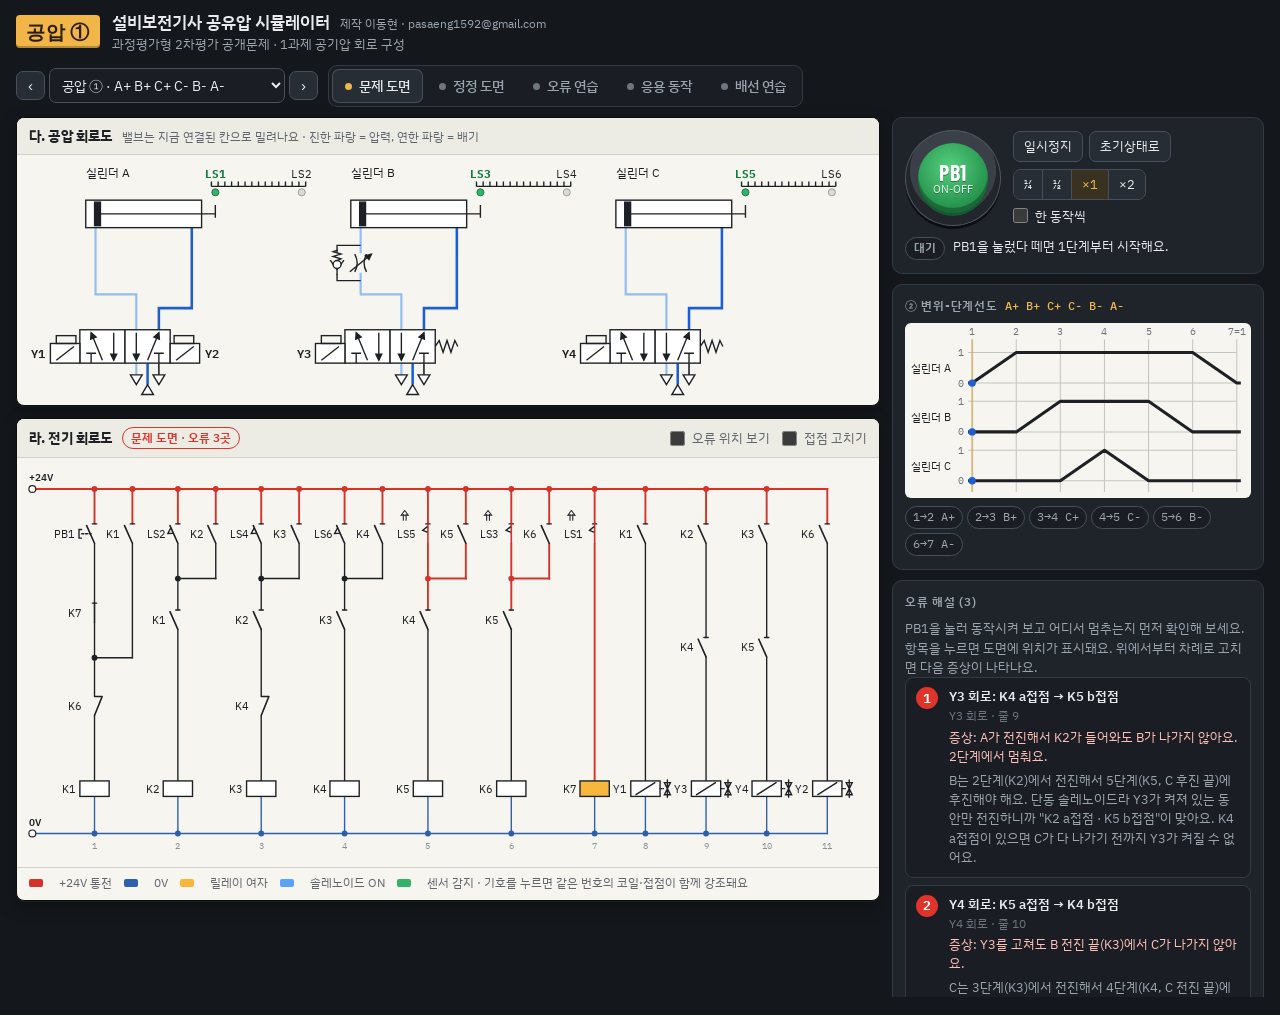
==== index.html @ bbb5c1bf "설비보전기사 공유압 시뮬레이터 올리기 - index.html: 브라우저에서 바로 열리는 시뮬레이터 (공기압 · 유압 12문제, 트레이너 배선 · 공압 관 · 유압 호스 연습, 기본" ====
<!doctype html>
<html lang="ko">
<head>
<meta charset="utf-8">
<meta name="viewport" content="width=device-width,initial-scale=1,viewport-fit=cover">
<meta name="description" content="설비보전기사 과정평가형 공개문제 공기압 · 유압 12문제 배선 · 배관 연습 시뮬레이터">
<style>body{margin:0}[hidden]{display:none!important}img{max-width:100%}</style>
<title>설비보전기사 공유압 시뮬레이터</title>
<meta name="claude:viewport-fit-sides" content="cover">
<link rel="preconnect" href="https://fonts.googleapis.com">
<link rel="preconnect" href="https://fonts.gstatic.com" crossorigin>
<link rel="stylesheet" href="https://fonts.googleapis.com/css2?family=Barlow+Condensed:wght@500;600;700&family=IBM+Plex+Mono:wght@400;500&family=IBM+Plex+Sans+KR:wght@400;500;600;700&display=swap">
<style>/* layout: 작업대 콘솔 — 왼쪽은 시험지처럼 흰 도면(공유압 회로 · 전기 회로), 오른쪽은 조작반 · 변위단계선도 · 해설 · 기록 */
[hidden]{display:none!important}
:root{
  --bg:#14171b; --bg-2:#1a1e24; --panel:#1f242b; --panel-2:#272d35; --line:#333a44; --line-2:#46505c;
  --fg:#e8eaed; --muted:#9ba5b0; --dim:#6c7580;
  --amber:#f2b648; --amber-ink:#2a1d05; --ok:#4fca8c; --bad:#f2695a; --info:#72b9ff;
  --paper:#f6f5f0; --paper-2:#ecebe4; --ink:#1d2125; --ink-2:#5f666e; --rule:#cfd1ca;
  --live:#d6322a; --zero:#2f5fa8; --coil:#f6b73c; --sol:#5aa2f6; --sense:#35b26a;
  --press:#1d5fd0; --exh:#93bdf2; --held:#7c8794; --mark-bad:#e0342b; --mark-ok:#1f9a55; --mark-edit:#7a4fd6; --mark-app:#8b3fd9; --app:#b38cff;
  --font-ui:"IBM Plex Sans KR","Apple SD Gothic Neo","Malgun Gothic","Noto Sans KR",sans-serif;
  --font-mono:"IBM Plex Mono",ui-monospace,SFMono-Regular,Menlo,Consolas,monospace;
  --font-plate:"Barlow Condensed","Arial Narrow","Roboto Condensed",sans-serif;
  color-scheme:dark;
}
html,body{min-height:100%}
body{background:var(--bg);color:var(--fg);font-family:var(--font-ui);font-size:14px;line-height:1.45}
*{box-sizing:border-box}
button,input,select{font:inherit;color:inherit}
:focus-visible{outline:2px solid var(--amber);outline-offset:2px}
.app{display:flex;flex-direction:column;gap:10px;padding-block:10px 18px;
  padding-left:max(16px,env(safe-area-inset-left,0px));padding-right:max(16px,env(safe-area-inset-right,0px))}
.top{display:flex;align-items:center;justify-content:space-between;gap:12px;flex-wrap:wrap}
.brand{display:flex;align-items:center;gap:12px;min-width:0}
.plate{flex:none;white-space:nowrap;font-family:var(--font-plate);font-weight:700;font-size:19px;letter-spacing:.04em;background:var(--amber);color:var(--amber-ink);
  padding:3px 10px;border-radius:4px;box-shadow:inset 0 -2px 0 rgba(0,0,0,.25)}
.brandtxt{min-width:0}
.brand h1{font-size:17px;font-weight:600;margin:0;text-wrap:balance}
.titlerow{display:flex;align-items:baseline;flex-wrap:wrap;column-gap:10px;row-gap:1px}
.credit{font-size:12px;color:var(--muted);white-space:nowrap}
.brand p{margin:0;color:var(--muted);font-size:12.5px}
.topright{display:flex;gap:10px;align-items:center;flex-wrap:wrap}
.probnav{display:flex;gap:4px;align-items:center}
.probnav .btn{padding:6px 11px;font-size:15px;line-height:1}
#probSel{background:var(--bg-2);border:1px solid var(--line-2);border-radius:7px;padding:6px 8px;font-size:13.5px;min-width:10em}
.modes{display:flex;background:var(--bg-2);border:1px solid var(--line);border-radius:9px;padding:3px;gap:3px;flex-wrap:wrap}
.modes button{border:0;background:transparent;padding:7px 13px;border-radius:7px;cursor:pointer;color:var(--muted);font-weight:500;white-space:nowrap}
.modes button[aria-selected="true"]{background:var(--panel-2);color:var(--fg);box-shadow:inset 0 0 0 1px var(--line-2)}
.modes button[aria-selected="true"] .mdot{background:var(--amber)}
.mdot{display:inline-block;width:7px;height:7px;border-radius:50%;background:var(--dim);margin-right:7px;vertical-align:1px}
.main{display:grid;grid-template-columns:minmax(0,1fr) 372px;gap:12px;align-items:start}
.sheets{display:flex;flex-direction:column;gap:12px;min-width:0}
.sheet{background:var(--paper);color:var(--ink);border-radius:8px;border:1px solid #0b0d10;box-shadow:0 1px 0 rgba(255,255,255,.04),0 6px 18px rgba(0,0,0,.25);overflow:hidden;min-width:0}
.sheethead{display:flex;align-items:center;gap:10px;flex-wrap:wrap;padding:8px 12px;border-bottom:1px solid var(--rule);background:var(--paper-2)}
.sheethead b{font-size:14px;font-weight:700;letter-spacing:.01em}
.sheetnote{color:var(--ink-2);font-size:12px}
.sheettools{margin-left:auto;display:flex;gap:12px;flex-wrap:wrap}
.badge{font-size:11.5px;font-weight:600;padding:2px 8px;border-radius:999px;border:1px solid currentColor;color:var(--mark-bad);white-space:nowrap}
.badge.ok{color:var(--mark-ok)} .badge.prac{color:var(--mark-edit)} .badge.ap{color:var(--mark-app)}
.sheetbody{position:relative;overflow-x:auto;overflow-y:hidden;-webkit-overflow-scrolling:touch}
.sheetbody svg{display:block;margin:0 auto}
svg.ladder{user-select:none;-webkit-user-select:none;touch-action:pan-x pan-y}
.legend{margin:0;padding:7px 12px 9px;border-top:1px solid var(--rule);font-size:11.5px;color:var(--ink-2);display:flex;flex-wrap:wrap;gap:4px 12px;align-items:center}
.lg{display:inline-block;width:14px;height:8px;border-radius:2px;margin-right:4px;vertical-align:0}
.lg.live{background:var(--live)} .lg.zero{background:var(--zero)} .lg.coil{background:var(--coil)} .lg.sol{background:var(--sol)} .lg.sen{background:var(--sense)}
.side{display:flex;flex-direction:column;gap:10px;min-width:0;position:sticky;top:10px;max-height:calc(100vh - 20px);overflow:auto;padding-bottom:4px;scrollbar-width:thin}
.card{background:var(--panel);border:1px solid var(--line);border-radius:10px;padding:12px 12px 13px}
.card h2{margin:0 0 9px;font-size:12px;font-weight:600;color:var(--muted);letter-spacing:.06em;display:flex;align-items:baseline;gap:8px;flex-wrap:wrap}
.card h2 small{font-family:var(--font-mono);font-weight:500;letter-spacing:0;color:var(--amber);font-size:11.5px}
.row{display:flex;gap:6px;flex-wrap:wrap;align-items:center}
.row + .row{margin-top:7px}
.btn{background:var(--panel-2);border:1px solid var(--line-2);border-radius:7px;padding:6px 10px;cursor:pointer;font-size:13px;line-height:1.3}
.btn:hover{border-color:#5d6875}
.btn.sm{padding:4px 9px;font-size:12.5px}
.btn.primary{background:var(--amber);color:var(--amber-ink);border-color:var(--amber);font-weight:600}
.btn.on{border-color:var(--amber);box-shadow:inset 0 0 0 1px var(--amber)}
.btn:disabled{opacity:.45;cursor:not-allowed}
.seg{display:flex;border:1px solid var(--line-2);border-radius:8px;overflow:hidden}
.seg button{flex:1;border:0;background:var(--panel-2);padding:5px 10px;cursor:pointer;font-size:12.5px;border-right:1px solid var(--line-2);font-family:var(--font-mono)}
.seg button:last-child{border-right:0}
.seg button.on{background:#3a3220;color:var(--amber)}
.check{display:inline-flex;align-items:center;gap:7px;font-size:13px;cursor:pointer}
.check.sm{font-size:12.5px}
.check input{accent-color:var(--amber);width:15px;height:15px;margin:0}
.sheethead .check{color:var(--ink-2)}
.sheethead .check input{accent-color:#c0392b}
.ctlrow{display:grid;grid-template-columns:96px 1fr;gap:12px;align-items:center}
.pb{position:relative;width:96px;height:96px;border-radius:50%;border:0;background:radial-gradient(circle at 50% 42%,#3b4048 0 58%,#22262c 59% 100%);cursor:pointer;
  display:flex;flex-direction:column;align-items:center;justify-content:center;gap:0;color:#fff;touch-action:none;user-select:none;-webkit-user-select:none;box-shadow:inset 0 0 0 1px #4d5560,0 3px 0 #0b0d10}
.pbcap{position:absolute;inset:13px;border-radius:50%;background:radial-gradient(circle at 45% 35%,#55d07f,#24914c 70%);box-shadow:inset 0 -5px 0 rgba(0,0,0,.28),0 3px 0 #145a30;transition:transform .06s,box-shadow .06s}
.pb b,.pb small{position:relative;line-height:1.1;text-shadow:0 1px 0 rgba(0,0,0,.35)}
.pb b{font-family:var(--font-plate);font-size:22px;letter-spacing:.04em}
.pb small{font-size:10.5px;opacity:.9}
.pb.down .pbcap{transform:translateY(3px);box-shadow:inset 0 3px 6px rgba(0,0,0,.4),0 0 0 #145a30;filter:brightness(1.12)}
.ctlbtns{min-width:0}
.status{display:flex;align-items:flex-start;gap:8px;margin-top:11px;font-size:13px;line-height:1.45}
.pbx{display:flex;flex-wrap:wrap;align-items:center;gap:8px 10px;margin-top:11px;padding-top:11px;border-top:1px dashed var(--line-2)}
.pbx[hidden]{display:none}
.pbs{position:relative;display:flex;flex-direction:column;align-items:center;justify-content:center;width:72px;height:56px;border-radius:12px;border:0;cursor:pointer;color:#fff;
  background:#30363e;box-shadow:inset 0 0 0 1px #4d5560,0 3px 0 #0b0d10;touch-action:none;user-select:none;-webkit-user-select:none;overflow:hidden}
.pbs-cap{position:absolute;inset:6px;border-radius:9px;background:linear-gradient(#f2c552,#c98f12);box-shadow:inset 0 -4px 0 rgba(0,0,0,.25);transition:transform .06s}
.pbs-r .pbs-cap{background:linear-gradient(#e8edf2,#9aa6b2)}
.pbs b,.pbs small{position:relative;line-height:1.05;color:#2a1d05}
.pbs b{font-family:var(--font-plate);font-size:18px;letter-spacing:.04em}
.pbs small{font-size:10px;font-weight:600}
.pbs-r b,.pbs-r small{color:#1d2125}
.pbs.down .pbs-cap{transform:translateY(2px);filter:brightness(1.1);box-shadow:inset 0 2px 5px rgba(0,0,0,.35)}
.tcbox{display:flex;flex-direction:column;gap:5px;min-width:150px;flex:1}
.tc{display:flex;align-items:center;gap:7px;font-size:12px;color:var(--muted)}
.tc[hidden]{display:none}
.tc b{font-family:var(--font-mono);font-weight:500;color:var(--fg);font-size:12px;min-width:52px}
.tcl{min-width:62px}
.dots{display:flex;gap:4px}
.dots i{width:11px;height:11px;border-radius:50%;background:#39404a;box-shadow:inset 0 1px 1px rgba(0,0,0,.5)}
.dots i.on{background:var(--app);box-shadow:0 0 6px var(--app)}
.tc.done b{color:var(--app)}
.tbar{flex:1;max-width:120px;height:8px;border-radius:4px;background:#39404a;overflow:hidden}
.tbar i{display:block;height:100%;width:0;background:var(--amber)}
.tc.run b{color:var(--amber)} .tc.done .tbar i{background:var(--ok)}
.pill{flex:none;display:inline-flex;align-items:center;gap:6px;font-size:11.5px;font-weight:600;padding:2px 8px;border-radius:999px;border:1px solid var(--line-2);background:var(--bg-2);color:var(--muted);white-space:nowrap}
.pill.run{color:var(--info);border-color:#2d5574} .pill.ok{color:var(--ok);border-color:#2c6b4c} .pill.bad{color:#ff8a7c;border-color:#7a3a34} .pill.warn{color:var(--amber);border-color:#7a5a2a}
.stepsvg{display:block;width:100%;height:auto;background:var(--paper);border-radius:6px}
.chips{display:flex;flex-wrap:wrap;gap:4px;margin-top:8px}
.chip{font-family:var(--font-mono);font-size:11.5px;padding:2px 7px;border-radius:999px;border:1px solid var(--line-2);background:var(--bg-2);color:var(--muted);white-space:nowrap}
.chip.cur{color:var(--amber);border-color:#8a6a24;background:#2e2717}
.chip.done{color:var(--ok);border-color:#2c6b4c}
.chip.bad{color:#ff8a7c;border-color:#7a3a34;background:#2d1916}
.diag{margin-top:10px;background:var(--bg-2);border:1px solid #6b3a33;border-left:3px solid var(--bad);border-radius:0;padding:8px 10px;font-size:12.5px;line-height:1.55}
.diag.warn{border-color:#6b5520;border-left-color:var(--amber)}
.diag b{font-weight:600}
.diag ul{margin:4px 0 0;padding-left:16px}
.diag li{margin:2px 0}
.diag .el{font-family:var(--font-mono);font-size:12px;color:var(--amber);background:transparent;border:1px solid #6b5520;border-radius:5px;padding:0 5px;cursor:pointer}
.diag .el:hover{background:#3a3220}
.diag p{margin:6px 0 0;color:var(--muted)}
.errlist{display:flex;flex-direction:column;gap:7px}
.err{display:grid;grid-template-columns:24px 1fr;gap:3px 9px;background:var(--bg-2);border:1px solid var(--line);border-radius:8px;padding:9px 10px;cursor:pointer;text-align:left;width:100%}
.err:hover,.err.on{border-color:#7a3a34}
.err .num{grid-row:span 3;width:22px;height:22px;border-radius:50%;background:var(--mark-bad);color:#fff;font-weight:700;font-size:12.5px;display:grid;place-items:center;font-family:var(--font-mono)}
.err.fixv .num{background:var(--mark-ok)}
.err.fixv:hover,.err.fixv.on{border-color:#2c6b4c}
.err b{font-size:13px;font-weight:600;line-height:1.4}
.err .at{font-size:11.5px;color:var(--dim)}
.err .sym{font-size:12.5px;color:#ffc0b6;line-height:1.5}
.err.fixv .sym{color:#c3d2c9}
.err.apv .num{background:var(--mark-app)}
.err.apv:hover,.err.apv.on{border-color:#6a4aa0}
.err.apv .at{color:#b9a6d9}
.err .hl1{display:block;padding-left:11px;text-indent:-11px;margin-top:3px}
.err .hl1::before{content:"· ";color:var(--app)}
.appchk{margin-top:10px;display:flex;flex-direction:column;gap:6px}
.appchk .btn{align-self:flex-start}
.appchk .note{margin:0}
.chkres .okmsg,.chkres .badmsg{padding:7px 9px;font-size:12.5px}
.chk{list-style:none;margin:6px 0 0;padding:0;font-size:12.5px;line-height:1.5}
.chk li{padding:2px 0} .chk li.ok{color:#a6efc6} .chk li.bad{color:#ffb4a8}
.err .why{grid-column:2;font-size:12.5px;color:var(--muted);line-height:1.55;margin-top:2px}
.note{color:var(--muted);font-size:12.5px;margin:8px 0 0;line-height:1.55}
.readnote{margin:0 0 9px;padding:8px 10px;background:var(--bg-2);border:1px solid #2d5574;border-left:3px solid var(--info);font-size:12.5px;line-height:1.55;color:#c8d6e4}
.readnote b{display:block;font-size:11.5px;font-weight:600;color:#9ccbff;letter-spacing:.04em;margin-bottom:3px}
.readnote ul{margin:0;padding-left:16px}
.readnote li + li{margin-top:4px}
.popnote{margin:0 0 9px;color:var(--fg);line-height:1.55}
.okmsg{margin:0;padding:10px;border:1px solid #2c6b4c;border-radius:8px;background:#122a1f;color:#a6efc6;font-size:13px;line-height:1.55}
.badmsg{margin:0;padding:10px;border:1px solid #7a3a34;border-radius:8px;background:#2a1513;color:#ffc0b6;font-size:13px;line-height:1.55}
.applist{margin:10px 0 0;padding:9px 10px;border:1px dashed var(--line-2);border-radius:8px;font-size:12px;color:var(--muted);line-height:1.6}
.applist b{color:var(--fg);font-weight:600}
.applist ul{margin:3px 0 0;padding-left:16px}
.leds{display:grid;grid-template-columns:repeat(auto-fill,minmax(64px,1fr));gap:5px}
.led{display:flex;align-items:center;gap:6px;background:var(--bg-2);border:1px solid var(--line);border-radius:6px;padding:4px 6px;font-size:11.5px;font-family:var(--font-mono);min-width:0;cursor:default}
.led i{flex:none;width:9px;height:9px;border-radius:50%;background:#39404a;box-shadow:inset 0 1px 1px rgba(0,0,0,.5)}
.led.on i{background:var(--coil);box-shadow:0 0 7px var(--coil)}
.led.y.on i{background:var(--sol);box-shadow:0 0 7px var(--sol)}
.led.s.on i{background:var(--sense);box-shadow:0 0 7px var(--sense)}
.led.osc i{animation:blink .25s steps(2) infinite}
.led span{overflow:hidden;text-overflow:ellipsis;white-space:nowrap}
.ledgroup{grid-column:1/-1;font-size:11px;color:var(--dim);margin-top:3px}
.led.wide{grid-column:span 2}
.led.tm.on i,.led.ct.on i{background:var(--app);box-shadow:0 0 7px var(--app)}
.log{max-height:230px;overflow:auto;background:var(--bg-2);border:1px solid var(--line);border-radius:6px;padding:6px 8px;font-family:var(--font-mono);font-size:11.5px;line-height:1.6}
.log div{white-space:nowrap}
.log .t{color:var(--dim);margin-right:7px;font-variant-numeric:tabular-nums}
.log .relay{color:#f5cf84} .log .sol{color:#9cc8ff} .log .sen{color:#9fe0b5} .log .act{color:#e8eaed} .log .warn{color:#ff9d90} .log .ok{color:#a6efc6} .log .pb{color:#c9b2ff}
.log .tmr{color:#ffd27a} .log .cnt{color:#d7b8ff}
.log .empty{color:var(--dim);white-space:normal;font-family:var(--font-ui)}
.pop{position:absolute;z-index:20;background:var(--panel);color:var(--fg);border:1px solid var(--line-2);border-radius:9px;padding:10px;box-shadow:0 10px 26px rgba(0,0,0,.4);width:220px;font-size:12.5px}
.pop h3{margin:0 0 7px;font-size:12.5px;font-weight:600;color:var(--muted)}
.pop .row + .row{margin-top:8px}
.pop select{background:var(--bg-2);border:1px solid var(--line-2);border-radius:6px;padding:4px 6px;font-family:var(--font-mono)}
.pracbox{display:flex;flex-direction:column;gap:8px}
.fab{display:none}
@keyframes blink{50%{opacity:.25}}
@keyframes flash{0%,100%{opacity:0}40%{opacity:1}}
/* ---- SVG (흰 도면) ---- */
svg text{font-family:var(--font-ui);fill:var(--ink)}
.w{stroke:var(--ink);stroke-width:1.6;fill:none;stroke-linecap:square}
.w.on{stroke:var(--live);stroke-width:2.2}
.w.zero{stroke:var(--zero)}
.dot{fill:var(--ink)} .dot.on{fill:var(--live)} .dot.zero{fill:var(--zero)}
.el .sym{stroke:var(--ink);stroke-width:1.6;fill:none;stroke-linecap:round}
.el .blade{transition:transform .09s linear}
.el .blade line{stroke:var(--ink);stroke-width:1.9;stroke-linecap:round}
.el.on .blade line{stroke:var(--live)}
.el .hl{fill:var(--amber);opacity:0;transition:opacity .12s}
.el.xref .hl{opacity:.32}
.el.flash .hl{opacity:.6;fill:#ff8a3c}
.el text.lab{font-size:12.5px}
.el .box{fill:#fff;stroke:var(--ink);stroke-width:1.6}
.el.coil.on .box{fill:var(--coil)}
.el.sol.on .box{fill:var(--sol)}
.el .tfill{fill:#f7d27a;stroke:none}
.el.tmr.done .box{fill:#e9dcff}
.el.tmr.on .box{fill:#fff7e0}
.el.tmr.on.done .box{fill:#e9dcff}
.el .cnum{font-size:10.5px;font-weight:700;font-family:var(--font-mono);fill:var(--ink)}
.el.cnt.done .box,.el.crst.on .box{fill:#e9dcff}
.el.cnt.on:not(.done) .box{fill:var(--coil)}
.el .tmk{stroke-width:1.2}
.appx .fsym{stroke:var(--mark-app)} .appx .fsym.k{fill:var(--mark-app)} .appx .dot{fill:var(--mark-app)}
.fbg{fill:var(--paper);stroke:none}
.xlab{font-size:11px;font-weight:600;fill:var(--mark-app);paint-order:stroke;stroke:var(--paper);stroke-width:3px;stroke-linejoin:round}
.vnote{fill:none;stroke:var(--mark-app);stroke-width:1.6;stroke-dasharray:5 3}
.appx.focus{animation:blink .5s steps(2) 6}
.tdl{font-size:10px;font-weight:700;fill:var(--mark-app);paint-order:stroke;stroke:#fff;stroke-width:3px;stroke-linejoin:round}
.el.sen.det .box{fill:#d9f3e2}
.el.sen .sw{transition:transform .08s}
.el .arrow{stroke:var(--ink);stroke-width:1.2;fill:none}
.el.pbtn{cursor:pointer}
.el.edit{cursor:pointer}
.el.edit .hl{opacity:.09;fill:var(--mark-edit)}
.el.edit:hover .hl{opacity:.3}
.el.edited .box,.el.edited .hl{}
.ghost{opacity:.35}
.ghost .x{stroke:var(--mark-bad);stroke-width:2}
.mark rect{fill:none;stroke-width:2;rx:7}
.mark.bad rect{stroke:var(--mark-bad);stroke-dasharray:5 3}
.mark.ok rect{stroke:var(--mark-ok)}
.mark.ed rect{stroke:var(--mark-edit);stroke-dasharray:3 2}
.mark.ap rect{stroke:var(--mark-app);stroke-width:2}
.el.appel .lab{fill:var(--mark-app);font-weight:600}
.el.appel:not(.on) .blade line,.el.appel .sym:not(.tmk){stroke:var(--mark-app)}
.el.appel .box{stroke:var(--mark-app)}
.w.addw:not(.on):not(.zero){stroke:var(--mark-app)}
.mark.ap circle{fill:var(--mark-app)}
.mark circle{stroke:none}
.mark.bad circle{fill:var(--mark-bad)} .mark.ok circle{fill:var(--mark-ok)} .mark.ed circle{fill:var(--mark-edit)}
.mark text{fill:#fff;font-size:10.5px;font-weight:700;font-family:var(--font-mono)}
.mark.pulse rect{animation:blink .5s steps(2) 6}
.mark .tag{fill:var(--mark-bad);font-size:10.5px;font-weight:600;font-family:var(--font-ui)}
.mark.ok .tag{fill:var(--mark-ok)}
.addghost .sym,.addghost .box{stroke:var(--mark-bad) !important;stroke-dasharray:3 2}
.colno{font-size:10px;fill:#8b9198;font-family:var(--font-mono)}
.rail-lbl{font-size:12px;font-weight:600}
/* 공유압 회로 */
.fl{stroke:var(--ink);stroke-width:1.6;fill:none}
.fl.p{stroke:var(--press);stroke-width:2.6}
.fl.r{stroke:var(--exh);stroke-width:2.2}
.fl.h{stroke:var(--held);stroke-width:2}
.fsym{stroke:var(--ink);stroke-width:1.4;fill:#fff}
.fsym.n{fill:none}
.fsym.k{fill:var(--ink)}
.vbody{transition:transform .14s ease-out}
.solx.on{fill:var(--sol)}
.cylrod{transition:none}
.slab{font-size:11.5px;font-family:var(--font-mono)}
.slab.on{fill:#0d7a3c;font-weight:700}
.slamp{fill:#d8dbd6;stroke:#9aa09a;stroke-width:1}
.slamp.on{fill:var(--sense);stroke:#1f7a45}
.alab{font-size:12.5px}
.vlab{font-size:12px;font-family:var(--font-mono);font-weight:600}
.dirtag{font-size:11px;font-weight:600;fill:var(--press)}
.warnv{fill:var(--mark-bad);font-size:11px;font-weight:700}
/* 변위단계선도 */
.sg{stroke:#c3c6bf;stroke-width:1}
.st{stroke:#1d2125;stroke-width:3;fill:none;stroke-linejoin:round}
.sl{font-size:11px}
.sn{font-size:10px;fill:#6a7178;font-family:var(--font-mono)}
.band{fill:var(--amber);opacity:.18}
.cursor{stroke:#d48a00;stroke-width:2}
.tr{stroke:var(--press);stroke-width:2;fill:none;opacity:.85}
.tr.dev{stroke:var(--mark-bad)}
.trdot{fill:var(--press)} .trdot.dev{fill:var(--mark-bad)}
@media (prefers-reduced-motion:reduce){.el .blade,.vbody,.pbcap{transition:none}.mark.pulse rect,.led.osc i{animation:none}}
@media (max-width:1000px){
  .wiremode #errCard{order:1} .wiremode #stepCard{order:3}
  .main{display:flex;flex-direction:column;align-items:stretch;min-width:0}
  .side{display:contents}
  .sheets,.card{min-width:0;width:100%}
  .card.ctl{order:0} .sheets{order:2} #stepCard{order:1} #errCard{order:3} #ledCard{order:4} #logCard{order:5}
  .fab{display:grid;place-items:center;position:fixed;right:max(16px,env(safe-area-inset-right,0px));bottom:calc(16px + env(safe-area-inset-bottom,0px));
    width:64px;height:64px;border-radius:50%;border:3px solid #0b0d10;background:radial-gradient(circle at 45% 35%,#55d07f,#24914c 70%);color:#fff;
    font-family:var(--font-plate);font-weight:700;font-size:18px;box-shadow:0 6px 16px rgba(0,0,0,.45);z-index:30;touch-action:none;user-select:none;-webkit-user-select:none}
  .fab.down{filter:brightness(1.15);transform:translateY(2px)}
}
@media (max-width:640px){
  .sheetnote{display:none}
  .ctlrow{grid-template-columns:80px 1fr}
  .pb{width:80px;height:80px}
  .pbcap{inset:11px}
}

/* ---------- 배선 연습 ---------- */
.wiresvg{display:block;user-select:none;-webkit-user-select:none}
.wboard{fill:#dcdfda}
.wsec{font-size:12px;font-weight:600;fill:#474d55}
.wplate{fill:#fbfbf8;stroke:#8f959b;stroke-width:1}
.wmod.k-ls .wplate,.wmod.k-sen .wplate{fill:#f6f6f2}
.wmod.k-valve .wplate{fill:#eceeeb}
.wtitle{font-size:11.5px;font-weight:700;fill:#22262a}
.wtitle.l{font-size:12.5px}
.wsub{font-size:9.5px;font-weight:600;fill:#3b4047}
.wcap{font-size:8.6px;fill:#59606a}
.wsmall{font-size:9px;fill:#30353a} .wsmall.b{font-weight:700}
.wdeco{font-size:15px;font-weight:700;fill:#2a2e33}
.wdark{fill:#16181b;stroke:#000}
.wlcd{font-size:10px;fill:#7ee0a0;font-family:var(--font-mono)}
.wsw{fill:#c8372d;stroke:#7a1c16}
.wframe{fill:none;stroke:#9aa0a6;stroke-width:1}
.wrule{stroke:#9aa0a6;stroke-width:1}
.wbus{stroke-width:2} .wbus.p{stroke:#dc8279} .wbus.n{stroke:#86a0e2}
.wbusl{font-size:11px;font-weight:700} .wbusl.p{fill:#c8372d} .wbusl.n{fill:#2a56c6}
.wlink{stroke:#7a8087;stroke-width:1;stroke-dasharray:3 3}
.wsym{stroke:#30353a;stroke-width:1.2;fill:none;stroke-linecap:round}
.wsymbox{fill:#fff;stroke:#30353a;stroke-width:1.1}
.wblade{stroke:#1c1e21;stroke-width:1.9;stroke-linecap:round}
.wled{fill:#5d1d18;stroke:#2a0c09;stroke-width:.8} .wled.on{fill:#ff3b2b;filter:drop-shadow(0 0 3px #ff4b3b)}
.wled.o{fill:#4a3412} .wled.o.on{fill:#ffb12b;filter:drop-shadow(0 0 3px #ffb12b)}
.wlamp{fill:#ecebe6;stroke:#30353a;stroke-width:1} .wlamp.on{fill:#ffd24a;filter:drop-shadow(0 0 3px #ffd24a)}
.wpb{cursor:pointer;touch-action:none}
.wpbrim{fill:#3a3d42;stroke:#16181b} .wpbcap{stroke:rgba(0,0,0,.35);stroke-width:1;transition:transform .06s}
.wpb.c-g .wpbcap{fill:#2aa65a} .wpb.c-u .wpbcap{fill:#2f6fe0} .wpb.c-r .wpbcap{fill:#d6392d}
.wpb.down .wpbcap{transform:scale(.86);filter:brightness(1.3)}
.w7{font-family:var(--font-mono);font-size:17px;font-weight:600} .w7.r{fill:#ff4b3b} .w7.g{fill:#4cd98a}
.wadj{cursor:pointer;touch-action:none} .wadj circle{fill:#c9a24a;stroke:#7d6324} .wadj text{font-size:8px;fill:#2a1d05}
.wcoil{fill:#1d1f23;stroke:#000} .wcoilt{font-size:11px;font-weight:700;fill:#e8eaed}
.wtag rect{fill:#f2b648;stroke:#a77b1d} .wtag text{font-size:10px;font-weight:700;fill:#2a1d05;font-family:var(--font-mono)}
.jk .jout{stroke:#0c0d0f;stroke-width:1} .jk.c-r .jout{fill:#c8372d} .jk.c-b .jout{fill:#2a56c6} .jk.c-k .jout{fill:#2b2e32}
.jk .jin{fill:#0b0c0e}
.jk .jring{fill:none;stroke:none}
.jk.on .jring{stroke:#ff5a3d;stroke-width:2.2}
.jlbl{font-size:8.6px;fill:#30353a;font-family:var(--font-mono)}
.jhit{fill:transparent;cursor:crosshair;touch-action:none}
.wr .whit{stroke:transparent;stroke-width:11;fill:none;cursor:pointer}
.wr .wsh{stroke:rgba(0,0,0,.26);stroke-width:4.8;fill:none}
.wr .wln{stroke-width:3;fill:none;stroke-linecap:round}
.wwires .wr{opacity:.88} .wwires .wr.sel,.wwires .wr:hover{opacity:1}
.wr.c-r .wln{stroke:#a93129} .wr.c-b .wln{stroke:#2a52b8}
.wr.c-r.on .wln{stroke:#ff4030}
.wr.sel .wln{stroke-width:4.2;stroke-dasharray:8 4}
.wr.sel .wsh{stroke:rgba(242,182,72,.9);stroke-width:9}
.plug{stroke:rgba(0,0,0,.55);stroke-width:1} .plug.c-r{fill:#d8443a} .plug.c-b{fill:#3563d6}
.plugin{fill:#111}
.wplugs,.wghost,.wover{pointer-events:none}
.gw{fill:none;stroke-width:2.2;stroke-dasharray:6 4;opacity:.8} .gw.c-r{stroke:#9b4fd6} .gw.c-b{stroke:#4f78d8}
.oring{fill:none;stroke-width:2.4}
.oring.hv{stroke:#e8a21e} .oring.hv0{stroke:#e8a21e;stroke-width:3.4}
.oring.sel{stroke:#18a058;stroke-width:3.6;animation:selp 1s ease-in-out infinite}
.oring.xr{stroke:#8b3fd9;stroke-width:3}
.oring.fl{stroke:#e0342b;stroke-width:3.8;animation:wblink .6s steps(2,start) infinite}
.oflw{fill:none;stroke:#e0342b;stroke-width:8;opacity:.5;animation:wblink .6s steps(2,start) infinite}
.orub{fill:none;stroke:#18a058;stroke-width:2.6;stroke-dasharray:6 4}
@keyframes selp{50%{stroke-opacity:.3}}
@keyframes wblink{to{visibility:hidden}}
@media (prefers-reduced-motion:reduce){.oring.sel,.oring.fl,.oflw{animation:none}}
.badge.wv{color:#2a7d5a}
.btn.lt{background:#fff;color:var(--ink);border-color:#b9bdb6}
.btn.lt:disabled{opacity:.45;cursor:default}
.wseg{margin-bottom:8px}
.wmap{display:flex;flex-wrap:wrap;gap:3px 10px;font-size:12px;color:var(--muted);margin:8px 0 0;line-height:1.5}
.wmap b{color:var(--amber);font-family:var(--font-mono);font-weight:600}
.wmapn{flex-basis:100%;font-size:11.5px;color:var(--dim)}
.wrow{display:flex;gap:8px;flex-wrap:wrap;align-items:center;margin-top:10px}
.wres{margin-top:10px}
.wres .okmsg,.wres .badmsg{padding:8px 10px;font-size:12.5px}
.wlist{list-style:none;margin:8px 0 0;padding:0;display:flex;flex-direction:column;gap:5px}
.wi{display:grid;grid-template-columns:16px 1fr;gap:6px;font-size:12.5px;line-height:1.5;padding:6px 8px;border-radius:7px;background:var(--bg-2);border:1px solid var(--line)}
.wi.click{cursor:pointer} .wi.click:hover{border-color:var(--line-2)}
.wi .wic{font-weight:700;text-align:center}
.wi.err{border-color:#5a2c27} .wi.err .wic{color:var(--bad)} .wi.warn .wic{color:var(--amber)} .wi.info .wic{color:var(--info)}
.warnline{color:var(--amber)}
.wtips{margin-top:12px;font-size:12.5px;color:var(--muted)} .wtips summary{cursor:pointer;color:var(--fg)} .wtips ul{margin:6px 0 0;padding-left:18px;line-height:1.55} .wtips li{margin:3px 0}
.warnbtn{border-color:var(--amber)!important;color:var(--amber)!important}
.note.sm{font-size:11.5px;margin:0}
.wiremode #sheetWire{order:0} .wiremode #sheetFluid{order:1} .wiremode #sheetLadder{order:2}

.wlens{stroke:#1d1f22;stroke-width:1.4}
.wlensr{fill:none;stroke:#2c2f33;stroke-width:3}
.wlens.c-r{fill:#7d1d16} .wlens.c-g{fill:#14512e} .wlens.c-y{fill:#7a6716} .wlens.c-w{fill:#a9aaa5}
.wlens.on.c-r{fill:#ff3b2b;filter:drop-shadow(0 0 7px #ff3b2b)} .wlens.on.c-g{fill:#3be37d;filter:drop-shadow(0 0 7px #3be37d)}
.wlens.on.c-y{fill:#ffe24a;filter:drop-shadow(0 0 7px #ffe24a)} .wlens.on.c-w{fill:#fff;filter:drop-shadow(0 0 7px #fff)}
.wgrill circle{fill:#2a2d31} .wgrill.on circle{fill:#5a5f66}
.wbzw{fill:none;stroke:#e0342b;stroke-width:2;stroke-linecap:round;opacity:0}
.wbzw.on{opacity:1;animation:bzw .3s ease-in-out infinite alternate}
@keyframes bzw{from{opacity:.2}to{opacity:1}}
@media (prefers-reduced-motion:reduce){.wbzw.on{animation:none}}
.wpre{margin:8px 0 0;font-size:12px} .wpre.ok{color:#a6efc6} .wpre.bad{color:var(--amber)}

/* 배선 연습: 참고 도면 단자 번호 · 창으로 띄우기 · 줄별 배선표 */
.tno{font-size:9px;font-family:var(--font-mono);font-weight:600;fill:#2a56c6;paint-order:stroke;stroke:var(--paper);stroke-width:3px;stroke-linejoin:round;pointer-events:none}
.ladder.tnoff .tno{display:none}
.flt{display:none}
.wiremode .flt{display:inline-flex}
.btn.lt.on{background:#e8f2ec;border-color:#2a7d5a;color:#1d5a40}
.sheet.floating{position:fixed;z-index:60;display:flex;flex-direction:column;resize:both;min-width:300px;min-height:180px;max-width:calc(100vw - 8px);max-height:calc(100vh - 8px);box-shadow:0 14px 40px rgba(0,0,0,.55);border:1px solid #6a717b}
.sheet.floating .sheethead{cursor:move;touch-action:none;flex:none}
.sheet.floating .sheetbody{flex:1;overflow:auto}
.sheet.floating .legend{display:none}
.sheet.floating .sheetbody svg{min-width:0!important;max-width:none!important;width:100%!important;height:auto}
.sheet.floating .sheetnote{display:none}
.wguide .wg{margin-top:8px}
.wgh{display:block;width:100%;text-align:left;background:var(--bg-2);border:1px solid var(--line);border-radius:7px;padding:5px 8px;color:var(--fg);font-size:12.5px;font-weight:600;cursor:pointer}
.wgh:hover{border-color:var(--app)}
.wguide ul{margin:4px 0 0;padding-left:14px;list-style:none;font-family:var(--font-mono);font-size:11.5px;line-height:1.6;color:var(--muted)}
.wguide li{cursor:pointer} .wguide li:hover{color:var(--fg)}
.popw{margin:4px 0 6px;padding-left:16px;font-family:var(--font-mono);font-size:11.5px;line-height:1.55}
.popnote.dim{color:var(--dim)}
.ogw{fill:none;stroke:#8b3fd9;stroke-width:3;stroke-dasharray:7 4;opacity:.9}
@media (max-width:1000px){ .wiremode .flt{display:none} }
.pop.wide{width:300px}
/* ---- 공압 보드 (배선 연습 · 공압 문제) ---- */
.aboard{fill:#c3c8cd;stroke:#8a9198;stroke-width:1}
.aslot{fill:#a9afb5} .aslot2{fill:#dde0e3}
.atitle{font-size:12px;font-weight:700;fill:#1f2327}
.atitle2{font-size:9.5px;font-weight:700;fill:#2b3035}
.acap2{font-size:8.2px;fill:#454b52} .acap2.b{font-weight:700;fill:#2b3035}
.acap3{font-size:7px;fill:#3b4047} .acap3.b{font-weight:700}
.aplate{font-size:6.5px;font-weight:600;fill:#4b5158;letter-spacing:.04em}
.aplate2{font-size:6.2px;font-weight:600;fill:#6a7078;letter-spacing:.05em}
.aplate3{font-size:8px;font-weight:700;fill:#b9c0c7;font-family:var(--font-mono)}
.aunit{fill:#f7f7f4;stroke:#8f959b;stroke-width:1}
.acylb{fill:url(#gSteel);stroke:#6d747b;stroke-width:1}
.acap{fill:#7d858d;stroke:#4d545b;stroke-width:1}
.atie{stroke:#8a9097;stroke-width:1.2}
.arod{fill:url(#gRod);stroke:#7b8288;stroke-width:.8}
.adog{fill:url(#gAlu);stroke:#7a828a;stroke-width:1}
.adogl{stroke:#9aa1a8;stroke-width:1}
.astem{fill:#e9ebec;stroke:#8c9298;stroke-width:.8}
.ahead{fill:#2a2d31;stroke:#111}
.alever{stroke:#8f959b;stroke-width:2.4;stroke-linecap:round}
.aroll{fill:#e2e4e6;stroke:#555c63;stroke-width:1.2}
.asenb{fill:#9aa1a8;stroke:#5d646b} .asent{stroke:#6f767d;stroke-width:.8} .asenf{fill:#f0892a;stroke:#9c5212}
.avbody{fill:#3a3f45;stroke:#1d2024}
.aspoolw{fill:#1b1e22;stroke:#000;stroke-width:.6} .aspool{fill:#5aa2f6}
.asil{fill:#c9a24a;stroke:#7d6324}
.aspring{stroke:#30353a;stroke-width:1.2;fill:none}
.afrlb{fill:#e8eaec;stroke:#868d94}
.aknob2{fill:#2a2d31;stroke:#111}
.agauge{fill:#fff;stroke:#2a2d31;stroke-width:2} .agt{stroke:#30353a;stroke-width:1} .agc{fill:#30353a}
.aneedle{stroke:#d6322a;stroke-width:1.8;stroke-linecap:round}
.abowl{fill:rgba(205,220,232,.8);stroke:#7f8a94} .adrain{stroke:#5d646b;stroke-width:2}
.aairbtn{cursor:pointer;touch-action:none} .aairbtn rect{fill:#2f6fe0;stroke:#173d86} .aairbtn.off rect{fill:#8d949b;stroke:#5b6168}
.aairt{font-size:8.5px;font-weight:700;fill:#fff;pointer-events:none}
.adist{fill:url(#gAlu);stroke:#7f878e}
.aplug{fill:#24272b;stroke:#000}
.aknob{fill:#2a2d31;stroke:#111}
.afit .afo{fill:#f4f5f6;stroke:#80878e;stroke-width:1}
.afit .afc{fill:#3d86de;stroke:#21508c;stroke-width:.8}
.afit .afh{fill:#15181b}
.aplbl{font-size:8.6px;font-weight:700;fill:#2b3035;font-family:var(--font-mono);paint-order:stroke;stroke:#eef0f1;stroke-width:2.4px;stroke-linejoin:round}
.phit{fill:transparent;cursor:crosshair;touch-action:none}
.at .ath{stroke:transparent;stroke-width:13;fill:none;cursor:pointer}
.at .ato{stroke:#1d4f8c;stroke-width:6.6;fill:none;stroke-linecap:round}
.at .ati{stroke:#5b9fe6;stroke-width:4.4;fill:none;stroke-linecap:round}
.at .atl{stroke:rgba(255,255,255,.5);stroke-width:1.1;fill:none;stroke-linecap:round}
.at.p .ati,.at.leak .ati{stroke:#1a5fd6} .at.p .ato,.at.leak .ato{stroke:#0b3272}
.at.x .ati{stroke:#b4d2f2} .at.x .ato{stroke:#7598c4}
.at.flow .atl{stroke:#fff;stroke-width:1.7;stroke-dasharray:5 9;animation:aflow .5s linear infinite}
@keyframes aflow{to{stroke-dashoffset:-14}}
.at.sel .ato{stroke:#f2b648;stroke-width:9.5}
.atend{fill:#1d5fd0;stroke:#0c3577;stroke-width:1}
.wtends,.wfx{pointer-events:none}
.gt{fill:none;stroke:#9b4fd6;stroke-width:3;stroke-dasharray:7 5;opacity:.85}
.ogt{fill:none;stroke:#8b3fd9;stroke-width:5;opacity:.6;stroke-dasharray:8 5}
.oflt{fill:none;stroke:#e0342b;stroke-width:10;opacity:.45;animation:wblink .6s steps(2,start) infinite}
.orubt{fill:none;stroke:#1d5fd0;stroke-width:4;stroke-dasharray:7 5;stroke-linecap:round}
.apuff circle{fill:#fff;stroke:#9fb4c8;stroke-width:.8;transform-box:fill-box;transform-origin:center;animation:apuff .9s ease-out infinite}
.apuff circle:nth-child(2){animation-delay:.3s} .apuff circle:nth-child(3){animation-delay:.6s}
.apuff.ex circle{stroke:#c3d0dc;opacity:.8}
@keyframes apuff{0%{opacity:.95;transform:translate(0,0) scale(.4)}100%{opacity:0;transform:translate(var(--dx),var(--dy)) scale(1.7)}}
.apuft{font-size:9.5px;font-weight:700;fill:#d6322a;paint-order:stroke;stroke:#fff;stroke-width:2.6px}
@media (prefers-reduced-motion:reduce){.at.flow .atl,.apuff circle{animation:none}}
.wtoast{position:absolute;z-index:5;left:50%;transform:translateX(-50%);top:50px;max-width:min(560px,92%);background:#2a2216;color:#ffd99a;border:1px solid #8a6a24;border-radius:8px;padding:7px 12px;font-size:12.5px;line-height:1.5;box-shadow:0 6px 18px rgba(0,0,0,.35);pointer-events:none}
#sheetWire{position:relative}
.wsech{margin:10px 0 0;font-size:12px;font-weight:700;color:var(--muted);letter-spacing:.04em}
.wsech.ok{color:var(--ok)}
.chk li.nt{color:var(--muted)}
.diag li.click{cursor:pointer;text-decoration:underline dotted;text-underline-offset:3px}
.wiremode.airboard #fluidSvg{cursor:pointer}
.popw.kr,.wguide ul.kr{font-family:var(--font-ui);word-break:keep-all;font-size:12px}
.wtx,.wtoast,.diag li{word-break:keep-all}

/* 단계 막대: ① 기본 동작 → ② 응용 동작 */
.wstage{display:flex;align-items:stretch;gap:6px;margin-bottom:8px}
.wst{flex:1;display:flex;flex-direction:column;align-items:flex-start;gap:1px;background:var(--bg-2);border:1px solid var(--line-2);border-radius:8px;padding:6px 9px;cursor:pointer;text-align:left;color:var(--muted)}
.wst b{font-size:13px;color:var(--fg);font-weight:600} .wst small{font-size:11px}
.wst.on{border-color:var(--amber);box-shadow:inset 0 0 0 1px var(--amber);background:#2e2717} .wst.on b{color:var(--amber)}
.wst.done small{color:var(--ok)}
.wsta{align-self:center;color:var(--dim);font-size:14px}
.wres .wsum{margin-top:8px}
.wnext{margin-top:10px;padding:9px 10px;border:1px solid #2c6b4c;border-radius:8px;background:#122a1f;color:#a6efc6;font-size:12.5px;line-height:1.55}
.wnext p{margin:0 0 8px} .wnext p:last-child{margin-bottom:0}
/* ---- 유압 보드 (배선 연습 · 유압 문제) ---- */
.hfit .hfo{fill:#d7dbdf;stroke:#555c63;stroke-width:1}
.hfit .hfc{fill:#9ba3ab;stroke:#454b52;stroke-width:.9}
.hfit .hfh{fill:#16191c}
.hstem{fill:#a3aab1;stroke:#5d646b;stroke-width:.8}
.hplate{fill:url(#gAlu);stroke:#7f878e;stroke-width:1}
.hcylb{fill:#2a2e33;stroke:#0e1012;stroke-width:1}
.hcap{fill:#1c1f23;stroke:#000;stroke-width:1}
.htie{stroke:#8d949b;stroke-width:1.4}
.hrod{fill:url(#gRod);stroke:#7b8288;stroke-width:.8}
.hmotb{fill:#2a2e33;stroke:#0e1012;stroke-width:1}
.hrib{stroke:#474d54;stroke-width:1.2}
.hflange{fill:#3b4046;stroke:#15181b}
.hshaft{fill:url(#gRod);stroke:#6d747b;stroke-width:.8}
.hrotor{fill:#dfe2e5;stroke:#555c63;stroke-width:1.2}
.hrotl{stroke:#2b3035;stroke-width:2;stroke-linecap:round}
.hrotd{fill:#d6322a}
.hvbody{fill:#30353b;stroke:#15181b;stroke-width:1}
.hcell{stroke:#000;stroke-width:.8}
.hsym{fill:none;stroke:#262a2f;stroke-width:1.2;stroke-linejoin:round}
.hsym.dash{stroke-dasharray:3 2}
.hcap1{font-size:13px;font-weight:800;fill:#2b3035}
.hcap2{font-size:9px;fill:#30353a} .hcap2.b{font-weight:700}
.hcap3{font-size:7.4px;fill:#30353a} .hcap3.b{font-weight:700}
.hcap1.wh,.hcap2.wh,.hcap3.wh{fill:#fff}
.hpured{fill:#b8322a;stroke:#6e1a14;stroke-width:1.2}
.hpipe{fill:none;stroke:#9aa1a8;stroke-width:4;stroke-linecap:round;stroke-linejoin:round}
.htank{fill:#3a3f45;stroke:#1d2024;stroke-width:1}
.hoil{fill:#c9962c;opacity:.88}
.hlvl{fill:rgba(255,255,255,.22);stroke:#dfe2e5;stroke-width:1}
.hpump{fill:#5d646b;stroke:#2b3035;stroke-width:1}
.hgu{font-size:5.5px;fill:#555c63}
.hwarn{font-size:9px;font-weight:800;fill:#ffe07a}
.hpumpbtn{cursor:pointer;touch-action:none} .hpumpbtn rect{fill:#1f9a4b;stroke:#0d5a28}
.hpumpbtn.off rect{fill:#8d949b;stroke:#5b6168}
.hpbt{font-size:9px;font-weight:700;fill:#fff;pointer-events:none}
.hbv{cursor:pointer;touch-action:none} .hbvh{fill:transparent}
.hbvb{fill:#d7b24a;stroke:#7d6324;stroke-width:1}
.hbvl{fill:#f4c430;stroke:#7a5c0c;stroke-width:1;transition:transform .15s}
.hbv.off .hbvb{fill:#a89a6a}
.at.oil .ato{stroke:#121416;stroke-width:7.6}
.at.oil .ati{stroke:#2e3238;stroke-width:5}
.at.oil .atl{stroke:rgba(255,255,255,.16);stroke-width:1.2}
.at.oil.p .ati{stroke:#c8452f} .at.oil.p .ato{stroke:#2a0d08}
.at.oil.x .ati{stroke:#3f72c8} .at.oil.x .ato{stroke:#0f2246}
.at.oil.sel .ato{stroke:#f2b648;stroke-width:10.5}
.atend.oil{fill:#b9bfc5;stroke:#40464d;stroke-width:1.2}
.pop h3{word-break:keep-all}
</style>
<div class="app" id="app">
  <header class="top">
    <div class="brand">
      <span class="plate" id="plate">공압 ①</span>
      <div class="brandtxt">
        <div class="titlerow"><h1>설비보전기사 공유압 시뮬레이터</h1><span class="credit">제작 이동현 · pasaeng1592@gmail.com</span></div>
        <p id="subTitle">과정평가형 2차평가 공개문제 · 1과제 공기압 회로 구성</p>
      </div>
    </div>
    <div class="topright">
      <div class="probnav" aria-label="공개문제 선택">
        <button class="btn" id="probPrev" aria-label="이전 문제">‹</button>
        <select id="probSel" aria-label="공개문제"></select>
        <button class="btn" id="probNext" aria-label="다음 문제">›</button>
      </div>
      <nav class="modes" role="tablist" aria-label="도면 선택">
        <button role="tab" data-view="prob" aria-selected="true"><span class="mdot"></span>문제 도면</button>
        <button role="tab" data-view="fix" aria-selected="false"><span class="mdot"></span>정정 도면</button>
        <button role="tab" data-view="prac" aria-selected="false"><span class="mdot"></span>오류 연습</button>
        <button role="tab" data-view="app" aria-selected="false" id="appTab"><span class="mdot"></span>응용 동작</button>
        <button role="tab" data-view="wire" aria-selected="false" id="wireTab"><span class="mdot"></span>배선 연습</button>
      </nav>
    </div>
  </header>

  <main class="main">
    <div class="sheets">
      <section class="sheet" id="sheetWire" aria-label="트레이너 배선" hidden>
        <div class="sheethead"><b id="wireTitle">트레이너 배선</b><span class="badge wv" id="wireBadge">선 0개</span>
          <span class="sheettools">
            <button class="btn sm lt" id="wUndo" disabled>되돌리기</button>
            <button class="btn sm lt" id="wDel" disabled>선 지우기</button>
            <button class="btn sm lt" id="wStart" title="전원 · 버스 점퍼만 꽂힌 실습장 시작 상태로">처음 상태로</button>
            <button class="btn sm lt" id="wClear">모두 지우기</button>
            <label class="check sm"><input type="checkbox" id="wLive" checked> <span id="wLiveTxt">전기 흐름 표시</span></label>
            <label class="check sm"><input type="checkbox" id="wGhost"> <span id="wGhostTxt">모범 배선 겹쳐 보기</span></label>
            <button class="btn sm lt flt" data-float="sheetLadder">참고 도면 띄우기</button>
          </span>
        </div>
        <div class="wtoast" id="wToast" role="status" aria-live="polite" hidden></div>
        <div class="sheetbody" id="wireBody"><svg id="wireSvg" class="wiresvg" role="application" aria-label="트레이너 배선판: 단자를 누르고 이을 단자를 누르면 선이 생겨요"></svg></div>
        <p class="legend" id="wireLegend">단자를 누른 뒤 이을 단자를 누르면 선이 생겨요(끌어서 놓아도 돼요) · 선을 누르면 선택돼요(선 지우기 · Delete) · 단자에 마우스를 올리면 전기적으로 이어진 단자가 함께 표시돼요 · 버튼(PBS)을 누르면 스위치가 눌려요</p>
      </section>
      <section class="sheet" id="sheetFluid" aria-label="공유압 회로도">
        <div class="sheethead"><b id="fluidTitle">다. 공압 회로도</b><span class="badge wv" id="fluidBadge" hidden>동작 화면</span><span class="sheetnote" id="fluidNote">밸브는 지금 연결된 칸으로 밀려나요 · 진한 파랑 = 압력, 연한 파랑 = 배기</span>
          <span class="sheettools"><button class="btn sm lt flt" data-float="sheetFluid">동작 화면 띄우기</button></span></div>
        <div class="sheetbody" id="fluidBody"><svg id="fluidSvg" class="fluid" role="img" aria-label="공유압 회로 동작 그림"></svg><div class="pop" id="fluidPop" hidden></div></div>
      </section>
      <section class="sheet" id="sheetLadder" aria-label="전기 회로도">
        <div class="sheethead"><b>라. 전기 회로도</b><span class="badge" id="viewBadge">문제 도면 · 오류 포함</span>
          <span class="sheettools">
            <label class="check sm" id="errToggleWrap"><input type="checkbox" id="errToggle"> 오류 위치 보기</label>
            <label class="check sm" id="editToggleWrap"><input type="checkbox" id="editToggle"> 접점 고치기</label>
            <label class="check sm" id="tnoWrap" hidden><input type="checkbox" id="tnoToggle" checked> 단자 번호</label>
            <button class="btn sm lt flt" data-float="sheetLadder">참고 도면 띄우기</button>
          </span>
        </div>
        <div class="sheetbody" id="ladderBody"><svg id="ladderSvg" class="ladder" role="application" aria-label="전기 회로도 (누르면 같은 번호 접점이 강조돼요)"></svg>
          <div class="pop" id="editPop" hidden></div>
        </div>
        <p class="legend"><i class="lg live"></i>+24V 통전 <i class="lg zero"></i>0V <i class="lg coil"></i>릴레이 여자 <i class="lg sol"></i>솔레노이드 ON <i class="lg sen"></i>센서 감지 · 기호를 누르면 같은 번호의 코일·접점이 함께 강조돼요</p>
      </section>
    </div>

    <aside class="side" id="side">
      <section class="card ctl">
        <div class="ctlrow">
          <button class="pb" id="pbBtn" aria-label="PB1 누름 버튼 (누르고 있는 동안 ON)"><span class="pbcap"></span><b>PB1</b><small>ON-OFF</small></button>
          <div class="ctlbtns">
            <div class="row">
              <button class="btn" id="runBtn" aria-pressed="true">일시정지</button>
              <button class="btn" id="resetBtn">초기상태로</button>
            </div>
            <div class="row">
              <div class="seg" id="speedSeg" role="group" aria-label="속도"><button data-v="0.25">¼</button><button data-v="0.5">½</button><button data-v="1" class="on">×1</button><button data-v="2">×2</button></div>
            </div>
            <div class="row">
              <label class="check sm"><input type="checkbox" id="stepMode"> 한 동작씩</label>
              <button class="btn sm" id="nextBtn" hidden>다음 ▶</button>
            </div>
          </div>
        </div>
        <div class="pbx" id="pbExtra" hidden>
          <button class="pbs" id="pb2Btn" aria-label="PB2 연속 스위치 (누르고 있는 동안 ON)"><span class="pbs-cap"></span><b>PB2</b><small>연속 3회</small></button>
          <button class="pbs pbs-r" id="pb3Btn" aria-label="PB3 카운터 리셋 스위치 (누르고 있는 동안 ON)"><span class="pbs-cap"></span><b>PB3</b><small>카운터 리셋</small></button>
          <div class="tcbox">
            <div class="tc" id="cntView"><span class="tcl">카운터 C1</span><span class="dots" id="cntDots"></span><b id="cntTxt">0/3</b></div>
            <div class="tc" id="tmrView"><span class="tcl">타이머 T1</span><span class="tbar"><i id="tmrBar"></i></span><b id="tmrTxt">0.0/3초</b></div>
          </div>
        </div>
        <div class="status" id="status" role="status" aria-live="polite"><span class="pill" id="statePill">대기</span><span id="statusTxt">PB1을 눌렀다 떼면 시작해요</span></div>
      </section>

      <section class="card" id="stepCard">
        <h2>② 변위-단계선도 <small id="seqTxt"></small></h2>
        <svg id="stepSvg" class="stepsvg" role="img" aria-label="변위단계선도와 현재 위치"></svg>
        <div class="chips" id="stepChips"></div>
        <div class="diag" id="diag" hidden></div>
      </section>

      <section class="card" id="errCard">
        <h2 id="errTitle">오류 해설</h2>
        <div id="errBody"></div>
      </section>

      <section class="card" id="ledCard">
        <h2>기구 상태</h2>
        <div class="leds" id="leds"></div>
      </section>

      <section class="card" id="logCard">
        <h2>동작 기록</h2>
        <div class="log" id="log" aria-live="off"></div>
      </section>
    </aside>
  </main>
  <button class="fab" id="fab" aria-label="PB1 누르기">PB1</button>
</div>
<script>/* 공유압 회로 시뮬레이션 엔진 — 래더(사다리) 도면 → 넷리스트 → 릴레이/솔레노이드/실린더 시뮬레이션
   브라우저와 Node 테스트에서 같이 씀 */
(function (root) {
'use strict';

const H = 10;                 // +24V 선(y=0) ~ 0V 선(y=10)
const ELH = { pb: 0.9, no: 0.9, nc: 0.9, lsno: 0.9, lsnc: 0.9, sen: 1.5, coil: 0.7, sol: 0.7, tmr: 0.7, cnt: 0.7, crst: 0.7 };
const SEN_DX = 0.66;          // 센서 출력 단자 x 위치(센서 중심에서)
const EPS = 1e-6;
const RELAY_DELAY = 0.008;    // 릴레이 동작/복귀 지연 (s)
const VALVE_DELAY = 0.025;    // 솔레노이드 밸브 전환 시간 (s) — 이보다 짧은 신호에는 밸브가 움직이지 않음
const SUB = 0.001;            // 시뮬레이션 기본 시간 간격 (s)

const isContact = t => t === 'pb' || t === 'pbnc' || t === 'no' || t === 'nc' || t === 'lsno' || t === 'lsnc';
const isLoad = t => t === 'coil' || t === 'sol' || t === 'tmr' || t === 'cnt' || t === 'crst';
const START_PB = ['PB1', 'PB2'];      // 누르면 사이클이 시작되는 버튼
const clone = o => JSON.parse(JSON.stringify(o));

/* ---------------- 도면 정의 정리 ---------------- */
function elId(colId, idx, t) { return (t[3] && t[3].id) || (colId + '.' + idx); }

function normalizeDef(def) {
  const d = clone(def);
  d.cols.forEach((c, ci) => {
    c.id = c.id || ('c' + ci);
    if (c.y0 == null) c.y0 = 0;
    if (c.y1 == null) c.y1 = H;
    c.els = (c.els || []).map((t, i) => {
      const o = Object.assign({}, t[3] || {});
      o.id = elId(c.id, i, t);
      return [t[0], t[1], t[2], o];
    });
  });
  d.links = (d.links || []).map(l => Array.isArray(l) ? { y: l[0], x1: l[1], x2: l[2] } : Object.assign({}, l));
  return d;
}

/* 정정 패치: set / del / add / replace
   marks: 요소 id → {err, kind}  (정정 도면에서 바뀐 곳 표시용)
   fixTargets: 문제 도면에서 오류로 표시할 요소 id → err */
function applyPatches(def0, patches) {
  const d = normalizeDef(def0);
  const marks = {}, ghosts = [];
  const find = id => { for (const c of d.cols) for (const e of c.els) if (e[3].id === id) return { c, e }; return null; };
  for (const p of patches || []) {
    if (p.op === 'set') {
      const f = find(p.id); if (!f) throw new Error('patch set: 없는 요소 ' + p.id);
      const before = { t: f.e[0], n: f.e[1] };
      if (p.t) f.e[0] = p.t;
      if (p.n) f.e[1] = p.n;
      if ('arrow' in p) f.e[3].arrow = p.arrow;
      marks[p.id] = { err: p.err, kind: 'chg', before };
    } else if (p.op === 'del') {
      const f = find(p.id); if (!f) throw new Error('patch del: 없는 요소 ' + p.id);
      f.e[3].ghost = true;
      marks[p.id] = { err: p.err, kind: 'del' };
    } else if (p.op === 'add') {
      const c = d.cols.find(c => c.id === p.col); if (!c) throw new Error('patch add: 없는 줄 ' + p.col);
      const e = clone(p.el); e[3] = Object.assign({}, e[3] || {}, { id: p.id });
      c.els.push(e);
      marks[p.id] = { err: p.err, kind: 'add' };
    } else if (p.op === 'replace') {
      const rm = new Set(p.removeCols || []);
      d.cols = d.cols.filter(c => !rm.has(c.id));
      const rl = (p.removeLinks || []).map(l => JSON.stringify(l));
      d.links = d.links.filter(l => !rl.includes(JSON.stringify(l.sen ? [l.y, l.sen, l.x2] : [l.y, l.x1, l.x2])));
      for (const c of p.addCols || []) {
        const cc = clone(c);
        cc.y0 = cc.y0 == null ? 0 : cc.y0; cc.y1 = cc.y1 == null ? H : cc.y1;
        cc.els = cc.els.map((t, i) => { const o = Object.assign({}, t[3] || {}); o.id = elId(cc.id, i, t); return [t[0], t[1], t[2], o]; });
        cc.els.forEach(e => { marks[e[3].id] = { err: p.err, kind: 'add' }; });
        cc.added = p.err;
        d.cols.push(cc);
      }
      for (const l of p.addLinks || []) d.links.push(Array.isArray(l) ? (typeof l[1] === 'string' ? { y: l[0], sen: l[1], x2: l[2], added: p.err } : { y: l[0], x1: l[1], x2: l[2], added: p.err }) : Object.assign({ added: p.err }, l));
    }
  }
  d.cols.sort((a, b) => a.x - b.x);
  return { def: d, marks };
}

/* 문제 도면 위에 표시할 오류 위치 */
function errorTargets(def0, patches) {
  const d = normalizeDef(def0);
  const t = {}; const adds = [];
  for (const p of patches || []) {
    if (p.op === 'set' || p.op === 'del') t[p.id] = p.err;
    else if (p.op === 'add') adds.push({ col: p.col, el: p.el, err: p.err, id: p.id });
    else if (p.op === 'replace') for (const cid of p.removeCols || []) { const c = d.cols.find(c => c.id === cid); if (c) c.els.forEach(e => { t[e[3].id] = p.err; }); }
  }
  return { targets: t, adds };
}

/* ---------------- 넷리스트 ---------------- */
function buildNet(def0) {
  const d = def0.cols[0] && def0.cols[0].els[0] && def0.cols[0].els[0][3] && def0.cols[0].els[0][3].id ? def0 : normalizeDef(def0);
  const parent = [];
  const make = () => { parent.push(parent.length); return parent.length - 1; };
  const find = x => { while (parent[x] !== x) { parent[x] = parent[parent[x]]; x = parent[x]; } return x; };
  const union = (a, b) => { a = find(a); b = find(b); if (a !== b) parent[b] = a; };
  const TOP = make(), BOT = make();
  const els = [], segs = [], cols = [];
  for (const c of d.cols) {
    const live = c.els.filter(e => !e[3].ghost).slice().sort((a, b) => a[2] - b[2]);
    const col = { id: c.id, x: c.x, y0: c.y0, y1: c.y1, segs: [], els: [], added: c.added };
    let node = make(), ys = c.y0;
    for (const t of live) {
      const h = ELH[t[0]]; if (h == null) throw new Error('알 수 없는 요소 ' + t[0]);
      const el = { id: t[3].id, type: t[0], name: t[1], y: t[2], x: c.x, col: c.id, arrow: !!t[3].arrow, top: t[2] - h / 2, bot: t[2] + h / 2, o: t[3] };
      if (el.top < ys - EPS) throw new Error(`요소 겹침: ${c.id} ${el.name} y=${el.y}`);
      const sg = { col: c.id, x: c.x, ya: ys, yb: el.top, node };
      col.segs.push(sg); segs.push(sg);
      el.a = node; node = make(); el.b = node; ys = el.bot;
      if (el.type === 'sen') el.out = make();
      col.els.push(el); els.push(el);
    }
    const last = { col: c.id, x: c.x, ya: ys, yb: c.y1, node };
    if (last.yb < last.ya - EPS) throw new Error(`줄 끝보다 요소가 아래: ${c.id}`);
    col.segs.push(last); segs.push(last);
    if (Math.abs(c.y0) < EPS) union(col.segs[0].node, TOP);
    if (Math.abs(c.y1 - H) < EPS) union(last.node, BOT);
    cols.push(col);
  }
  const ghosts = [];
  for (const c of d.cols) for (const t of c.els) if (t[3].ghost) ghosts.push({ id: t[3].id, type: t[0], name: t[1], y: t[2], x: c.x, col: c.id, arrow: !!t[3].arrow, o: t[3] });

  const nodeAt = (x, y) => {
    for (const col of cols) {
      if (Math.abs(col.x - x) > EPS) continue;
      for (const sg of col.segs) if (y >= sg.ya - EPS && y <= sg.yb + EPS) return { node: sg.node, col, sg };
    }
    return null;
  };
  const links = [];
  for (const l of d.links) {
    let a, xa;
    if (l.sen) {
      const s = els.find(e => e.type === 'sen' && e.name === l.sen);
      if (!s) throw new Error('센서 없음 ' + l.sen);
      a = s.out; xa = s.x + SEN_DX;
      if (Math.abs(s.y - l.y) > EPS) throw new Error('센서 출력 높이 불일치 ' + l.sen);
    } else {
      const r = nodeAt(l.x1, l.y); if (!r) throw new Error(`연결선 시작점 없음 y=${l.y} x=${l.x1}`);
      a = r.node; xa = l.x1;
    }
    const rb = nodeAt(l.x2, l.y); if (!rb) throw new Error(`연결선 끝점 없음 y=${l.y} x=${l.x2}`);
    union(a, rb.node);
    const lo = Math.min(xa, l.x2), hi = Math.max(xa, l.x2);
    for (const col of cols) {   // 버스(가로선) 위에서 시작/끝나는 줄
      if (col.x < lo - EPS || col.x > hi + EPS) continue;
      if (Math.abs(col.y0 - l.y) < EPS) union(col.segs[0].node, a);
      if (Math.abs(col.y1 - l.y) < EPS) union(col.segs[col.segs.length - 1].node, a);
    }
    links.push({ y: l.y, x1: xa, x2: l.x2, node: a, sen: l.sen || null, added: l.added });
  }
  // 노드 정규화
  const N = parent.length;
  const root = new Array(N); for (let i = 0; i < N; i++) root[i] = find(i);
  for (const e of els) { e.a = root[e.a]; e.b = root[e.b]; if (e.out != null) e.out = root[e.out]; }
  for (const s of segs) s.node = root[s.node];
  for (const l of links) l.node = root[l.node];
  const top = root[TOP], bot = root[BOT];
  // 인접 리스트
  const adj = {};
  const push = (n, i) => { (adj[n] = adj[n] || []).push(i); };
  els.forEach((e, i) => { if (isContact(e.type)) { push(e.a, i); push(e.b, i); } else if (e.type === 'sen') push(e.a, i); });
  // 위쪽 요소 찾기 (진단용): 아래 단자가 n인 요소
  const above = {};
  els.forEach((e, i) => { if (isContact(e.type)) (above[e.b] = above[e.b] || []).push(i); if (e.type === 'sen') (above[e.out] = above[e.out] || []).push(i); });
  return { els, segs, cols, links, ghosts, top, bot, adj, above, nodeCount: N, def: d };
}

/* ---------------- 시뮬레이터 ---------------- */
function sensorMap(problem) {
  const m = {};
  for (const a of problem.acts) if (a.type === 'cyl') { m[a.sens[0]] = { act: a.id, end: 0 }; m[a.sens[1]] = { act: a.id, end: 1 }; }
  return m;
}

class Sim {
  constructor(problem, def, opt = {}) {
    this.P = problem;
    this.net = def && def.__net ? def.__net : buildNet(def);
    this.airM = def && def.__air ? def.__air : null;   // 배선 연습 공압 보드: 관 연결대로 실린더를 움직임
    this.smap = sensorMap(problem);
    this.opt = opt;
    this.reset();
  }
  reset() {
    const P = this.P;
    this.t = 0;
    this.pb = {};
    this.relays = {}; this.sols = {}; this.timers = {}; this.counters = {};
    for (const e of this.net.els) {
      if (e.type === 'coil') this.relays[e.name] = this.relays[e.name] || { on: false, want: false, timer: 0, toggles: [] };
      if (e.type === 'sol') this.sols[e.name] = false;
      if (e.type === 'pb' || e.type === 'pbnc') this.pb[e.name] = false;
      if (e.type === 'tmr') this.timers[e.name] = this.timers[e.name] || { want: false, run: false, acc: 0, offT: 0, done: false, pre: e.o.pre != null ? e.o.pre : (P.tsec || 3), off: !!e.o.off };
      if (e.type === 'cnt' || e.type === 'crst') this.counters[e.name] = this.counters[e.name] || { count: 0, pre: e.o.pre != null ? e.o.pre : (P.cpre || 3), done: false, inWant: false, in: false, inT: 0, rstWant: false, rst: false, rstT: 0 };
    }
    for (const e of this.net.els) if ((e.type === 'cnt' || e.type === 'crst') && e.o.pre != null) this.counters[e.name].pre = e.o.pre;
    // 접점만 있고 코일이 없는 릴레이도 상태 유지
    for (const e of this.net.els) if ((e.type === 'no' || e.type === 'nc') && !this.relays[e.name] && !this.timers[e.name] && !this.counters[e.name]) this.relays[e.name] = { on: false, want: false, timer: 0, toggles: [], noCoil: true };
    this.acts = {};
    for (const a of P.acts) {
      const init = a.type === 'cyl' ? P.seq.rows.find(r => r.id === a.id).pos[0] : 0;
      this.acts[a.id] = { pos: init, dir: 'stop', mem: a.valve.init || (init ? 'ext' : 'ret'), angle: 0, motion: 'stop', box: 0, endT: null };
      if (a.valve.kind === '52d' || a.valve.kind === '42d') this.acts[a.id].mem = a.valve.init || (init ? 'ext' : 'ret');
    }
    this.live = new Uint8Array(this.net.nodeCount);
    this.gnd = this.net.dual ? new Uint8Array(this.net.nodeCount) : null;
    this.short = false;
    this.events = [];
    this.motionEvents = [];
    this.lastChange = 0; this.lastMove = 0;
    this.osc = new Set();
    this.conflicts = new Set();
    this.prog = { p: 1, cycles: 0, state: 'idle', frac: 0, armedAt: null, armedBy: null, dev: null, startT: null };
    this.trace = [];
    this.timerDone = [];
    this.strokeDur = {};
    this.sensors = {};
    this.sense();
    // 전원 투입 직후 상태로 정리 (기록 없이)
    for (let it = 0; it < 40; it++) {
      this.clearWants();
      this.solve();
      let ch = false;
      for (const k in this.relays) { const r = this.relays[k]; if (!r.noCoil && r.on !== r.want) { r.on = r.want; ch = true; } }
      if (!ch) break;
    }
    for (const e of this.net.els) if (e.type === 'sol') this.sols[e.name] = this.sols[e.name] || this.pw(e);
    this.solEff = Object.assign({}, this.sols); this.solTimer = {};
    this.updateValves(true);
    this.conflicts.clear();
    this.events = [];
  }
  log(kind, name, val, text) { this.events.push({ t: this.t, kind, name, val, text }); if (this.events.length > 600) this.events.splice(0, 200); }

  sensorOn(name) {
    const s = this.smap[name]; if (!s) return false;
    const a = this.acts[s.act];
    return s.end === 0 ? a.pos <= 0.005 : a.pos >= 0.995;
  }
  sense() {
    if (!this.sensors) this.sensors = {};
    for (const n in this.smap) {
      const v = this.sensorOn(n);
      if (this.sensors[n] !== undefined && this.sensors[n] !== v) {
        const s = this.smap[n];
        this.log('sen', n, v, `${n} ${v ? 'ON' : 'OFF'} (${actName(this.P, s.act)} ${s.end ? '전진 끝' : '후진 끝'}${v ? ' 감지' : '에서 벗어남'})`);
        this.lastChange = this.t;
      }
      this.sensors[n] = v;
    }
  }
  /* 접점 이름 → 릴레이·타이머·카운터 상태 */
  dev(name) {
    const r = this.relays[name]; if (r) return !!r.on;
    const t = this.timers[name]; if (t) return !!t.done;
    const c = this.counters[name]; if (c) return !!c.done;
    return false;
  }
  devKind(name) { return this.timers[name] ? 'tmr' : this.counters[name] ? 'cnt' : 'relay'; }
  clearWants() {
    for (const k in this.relays) this.relays[k].want = false;
    for (const k in this.timers) this.timers[k].want = false;
    for (const k in this.counters) { this.counters[k].inWant = false; this.counters[k].rstWant = false; }
  }
  timing() { for (const k in this.timers) { const t = this.timers[k]; if (t.off ? t.run : (t.want && !t.done)) return true; } return false; }
  /* 부하에 전원이 걸렸는지: +쪽 통전 (배선 연습에서는 −쪽이 0V로 이어졌는지도 봄) */
  pw(e) { return !!this.live[e.a] && (!this.gnd || !!this.gnd[e.b]); }
  closed(e) {
    switch (e.type) {
      case 'pb': return !!this.pb[e.name];
      case 'pbnc': return !this.pb[e.name];
      case 'no': return this.dev(e.name);
      case 'nc': return !this.dev(e.name);
      case 'lsno': return !!this.sensors[e.name];
      case 'lsnc': return !this.sensors[e.name];
    }
    return false;
  }
  solve() {
    const net = this.net, live = this.live, gnd = this.gnd;
    live.fill(0);
    if (gnd) {
      // 배선 연습: 0V 쪽에서 닫힌 접점을 따라 이어진 노드
      gnd.fill(0);
      const qg = [net.bot]; gnd[net.bot] = 1;
      while (qg.length) {
        const n = qg.pop();
        for (const i of net.adj[n] || []) {
          const e = net.els[i];
          if (!isContact(e.type) || !this.closed(e)) continue;
          const o = e.a === n ? e.b : e.a;
          if (!gnd[o]) { gnd[o] = 1; qg.push(o); }
        }
      }
    }
    const q = [net.top]; live[net.top] = 1;
    let short = false;
    while (q.length) {
      const n = q.pop();
      const list = net.adj[n]; if (!list) continue;
      for (const i of list) {
        const e = net.els[i];
        if (e.type === 'sen') {
          if (n === e.a && this.sensors[e.name] && (!gnd || gnd[e.b]) && !live[e.out]) { live[e.out] = 1; q.push(e.out); }
          continue;
        }
        if (!this.closed(e)) continue;
        const o = e.a === n ? e.b : e.a;
        if (!live[o]) { live[o] = 1; q.push(o); }
      }
    }
    if (live[net.bot]) short = true;
    this.short = short;
    if (short) live.fill(0);
    for (const e of net.els) {
      if (e.type === 'coil') { const r = this.relays[e.name]; r.want = r.want || this.pw(e); }
      else if (e.type === 'tmr') { const t = this.timers[e.name]; t.want = t.want || this.pw(e); }
      else if (e.type === 'cnt') { const c = this.counters[e.name]; c.inWant = c.inWant || this.pw(e); }
      else if (e.type === 'crst') { const c = this.counters[e.name]; c.rstWant = c.rstWant || this.pw(e); }
    }
    return live;
  }
  /* 한 번의 기본 간격 진행 */
  tick(dt) {
    this.t += dt;
    this.sense();
    // 1) 회로 풀기
    this.clearWants();
    this.solve();
    // 2) 솔레노이드
    const solNow = {};
    for (const e of this.net.els) if (e.type === 'sol') solNow[e.name] = solNow[e.name] || this.pw(e);
    for (const k in solNow) if (solNow[k] !== this.sols[k]) {
      this.sols[k] = solNow[k]; this.lastChange = this.t;
      this.log('sol', k, solNow[k], `${k} ${solNow[k] ? 'ON' : 'OFF'}`);
    }
    // 2-1) 밸브가 실제로 받는 솔레노이드 상태 (전환 시간)
    for (const k in this.sols) {
      if (this.sols[k] !== this.solEff[k]) { this.solTimer[k] = (this.solTimer[k] || 0) + dt; if (this.solTimer[k] >= VALVE_DELAY - 1e-9) { this.solEff[k] = this.sols[k]; this.solTimer[k] = 0; } }
      else this.solTimer[k] = 0;
    }
    // 3) 릴레이 (지연)
    for (const k in this.relays) {
      const r = this.relays[k];
      if (r.noCoil) continue;
      if (r.want !== r.on) {
        r.timer += dt;
        if (r.timer >= RELAY_DELAY - 1e-9) {
          r.on = r.want; r.timer = 0; this.lastChange = this.t;
          r.toggles.push(this.t);
          while (r.toggles.length && r.toggles[0] < this.t - 0.4) r.toggles.shift();
          if (r.toggles.length > 14) { if (!this.osc.has(k)) { this.osc.add(k); this.log('warn', k, true, `${k} 발진 — 붙었다 떨어졌다를 반복해요`); } }
          if (!this.osc.has(k)) this.log('relay', k, r.on, `${k} ${r.on ? '여자' : '소자'}`);
        }
      } else r.timer = 0;
    }
    // 3-1) 타이머 (온 딜레이)
    for (const k in this.timers) {
      const t = this.timers[k];
      if (t.off) {   // 오프 딜레이: 켜지면 바로 접점 동작, 꺼진 뒤 설정 시간이 지나면 복귀
        if (t.want) { t.run = false; t.acc = 0; if (!t.done) { t.done = true; this.lastChange = this.t; this.log('tmr', k, true, `${k} 코일 ON → 접점 바로 동작 (OFF 딜레이)`); } }
        else if (t.done) {
          if (!t.run) { t.run = true; t.acc = 0; this.log('tmr', k, true, `${k} 코일 OFF → ${t.pre}초 뒤 복귀`); }
          t.acc += dt;
          if (t.acc >= t.pre - 1e-9) { t.done = false; t.run = false; t.acc = 0; this.lastChange = this.t; this.log('tmr', k, false, `${k} ${t.pre}초 경과 → 접점 복귀`); }
        }
        continue;
      }
      if (t.want) {
        t.offT = 0;
        if (!t.run) { t.run = true; t.acc = 0; this.lastChange = this.t; this.log('tmr', k, true, `${k} 타이머 시작 (${t.pre}초)`); }
        t.acc += dt;
        if (!t.done && t.acc >= t.pre - 1e-9) { t.done = true; this.lastChange = this.t; this.timerDone.push(this.t); if (this.timerDone.length > 200) this.timerDone.shift(); this.log('tmr', k, true, `${k} ${t.pre}초 경과 → 접점 동작`); }
      } else if (t.run) {
        t.offT += dt;
        if (t.offT >= RELAY_DELAY - 1e-9) { t.run = false; t.offT = 0; t.acc = 0; if (t.done) { t.done = false; this.lastChange = this.t; } this.log('tmr', k, false, `${k} 타이머 복귀`); }
      }
    }
    // 3-2) 카운터 (입력 코일이 켜질 때마다 1씩, 리셋 코일이 켜지면 0)
    for (const k in this.counters) {
      const c = this.counters[k];
      if (c.rstWant !== c.rst) { c.rstT += dt; if (c.rstT >= RELAY_DELAY - 1e-9) { c.rst = c.rstWant; c.rstT = 0; if (c.rst) { c.count = 0; c.done = false; this.lastChange = this.t; this.log('cnt', k, false, `${k} 카운터 리셋 → 0/${c.pre}`); } } } else c.rstT = 0;
      if (c.inWant !== c.in) {
        c.inT += dt;
        if (c.inT >= RELAY_DELAY - 1e-9) {
          c.in = c.inWant; c.inT = 0;
          if (c.in && !c.rst) {
            c.count++; this.lastChange = this.t;
            this.log('cnt', k, true, `${k} 카운트 ${c.count}/${c.pre}`);
            if (!c.done && c.count >= c.pre) { c.done = true; this.log('cnt', k, true, `${k} ${c.pre}회 도달 → 접점 동작`); }
          }
        }
      } else c.inT = 0;
    }
    if (this.timing()) this.lastChange = this.t;
    // 4) 밸브·액추에이터
    this.updateValves(false);
    this.moveActs(dt);
    this.track(dt);
  }
  updateValves(init) {
    for (const a of this.P.acts) {
      const st = this.acts[a.id], v = a.valve, S = this.solEff || this.sols;
      let dir = 'stop', box = v.home || 0, conflict = false;
      const on = n => !!S[n];
      if (v.kind === '52s' || v.kind === '42s') {
        const o = on(v.sol); dir = o ? v.onDir : v.offDir; box = o ? v.onBox : v.home;
      } else if (v.kind === '52d' || v.kind === '42d') {
        const l = on(v.l), r = on(v.r);
        if (l && !r) st.mem = v.lDir; else if (r && !l) st.mem = v.rDir; else if (l && r) conflict = true;
        dir = st.mem; box = st.mem === v.lDir ? v.lBox : v.rBox;
      } else if (v.kind === '43') {
        const l = on(v.l), r = on(v.r);
        if (l && !r) { dir = v.lDir; box = v.lBox; } else if (r && !l) { dir = v.rDir; box = v.rBox; } else { dir = 'stop'; box = v.home; if (l && r) conflict = true; }
      } else if (v.kind === '22') {
        const o = on(v.sol); dir = o ? v.onDir : 'stop'; box = o ? v.onBox : v.home;
      }
      st.box = box;
      st.supplyOpen = true;
      if (a.supply) { st.supplyOpen = on(a.supply.sol); st.supplyBox = st.supplyOpen ? a.supply.onBox : a.supply.home; if (!st.supplyOpen) dir = 'stop'; }
      st.cmd = dir;
      // 릴레이 지연(수 ms) 동안 잠깐 겹치는 것은 무시, 0.05 s 넘게 계속되면 경고
      st.conflictT = conflict ? (st.conflictT || 0) + (init ? 0 : SUB) : 0;
      st.conflict = st.conflictT > 0.05;
      const key = a.id;
      if (st.conflict) { if (!this.conflicts.has(key)) { this.conflicts.add(key); this.log('warn', key, true, `${actName(this.P, a.id)} 밸브 양쪽 솔레노이드가 동시에 ON`); } }
      else this.conflicts.delete(key);
    }
    if (this.airM) this.airM.apply(this);
  }
  moveActs(dt) {
    for (const a of this.P.acts) {
      const st = this.acts[a.id];
      let motion = 'stop';
      if (a.type === 'cyl') {
        const base = a.stroke || this.P.stroke || 1.2;
        // 배선 연습 유압 보드: 속도는 꽂은 유량제어 기기대로 (st.tOv), 아니면 문제 정의대로
        const tE = st.tOv ? (st.tOv.ext || base) : (a.tExt || base), tR = st.tOv ? (st.tOv.ret || base) : (a.tRet || base);
        if (st.cmd === 'ext' && st.pos < 1) { st.pos = Math.min(1, st.pos + dt / tE); motion = 'ext'; }
        else if (st.cmd === 'ret' && st.pos > 0) { st.pos = Math.max(0, st.pos - dt / tR); motion = 'ret'; }
        else if (st.pos > 0 && st.pos < 0.01) st.pos = 0;          // 끝 바로 앞에서 멈추면 끝으로 정리
        else if (st.pos < 1 && st.pos > 0.99) st.pos = 1;
      } else {
        const w = 540 * (st.tOv ? (st.tOv.sp || 1) : (a.speed || 1));
        if (st.cmd === 'cw') { st.angle += dt * w; motion = 'cw'; }
        else if (st.cmd === 'ccw') { st.angle -= dt * w; motion = 'ccw'; }
      }
      if (motion !== 'stop') this.lastMove = this.t;
      if (motion !== st.motion) {
        const prev = st.motion; st.motion = motion; this.lastChange = this.t;
        const nm = actName(this.P, a.id);
        if (a.type === 'cyl') {
          if (motion === 'stop') {
            if (st.pos > 0.99) st.pos = 1; if (st.pos < 0.01) st.pos = 0;
            if (st.mStart != null && st.mFrom != null && Math.abs(st.pos - st.mFrom) > 0.99) this.strokeDur[a.id + prev] = this.t - st.mStart;
            const end = st.pos >= 1 ? '전진 완료' : st.pos <= 0 ? '후진 완료' : '중간에서 정지';
            this.log('act', a.id, motion, `${nm} ${end}`);
            if (end === '중간에서 정지') this.motionEvents.push({ t: this.t, id: a.id, m: 'stop' });
          } else {
            st.mStart = this.t; st.mFrom = st.pos;
            this.log('act', a.id, motion, `${nm} ${motion === 'ext' ? '전진' : '후진'} 시작`);
            this.motionEvents.push({ t: this.t, id: a.id, m: motion });
          }
        } else {
          this.log('act', a.id, motion, `${nm} ${motion === 'cw' ? '정회전(CW)' : motion === 'ccw' ? '역회전(CCW)' : '정지'}`);
          this.motionEvents.push({ t: this.t, id: a.id, m: motion });
        }
      }
    }
  }
  press(name, v) {
    if (this.pb[name] === v) return;
    this.pb[name] = v; this.lastChange = this.t;
    this.log('pb', name, v, `${name} ${v ? 'ON (누름)' : 'OFF (뗌)'}`);
    if (v && START_PB.includes(name) && this.prog.state !== 'run') {
      if (this.prog.state !== 'dev') { this.prog.state = 'armed'; this.prog.armedAt = this.t; this.prog.armedBy = name; }
    }
  }
  /* 변위단계선도 진행 추적 */
  expect(p) { return expectInterval(this.P, p); }
  track() {
    const pr = this.prog, P = this.P, n = P.seq.n;
    const anyMoving = P.acts.some(a => this.acts[a.id].motion !== 'stop');
    const ex0 = this.expect(pr.p);
    const cylMoving = P.acts.some(a => a.type === 'cyl' && this.acts[a.id].motion !== 'stop' && !this.settling(a.id, ex0));
    if (pr.state === 'dev') { this.pushTrace(); return; }
    if (((pr.state === 'idle' || pr.state === 'done' || pr.state === 'stall') && cylMoving) || (pr.state === 'armed' && anyMoving)) {
      if (pr.state !== 'stall') pr.startT = this.t;
      pr.state = 'run';
    }
    if (pr.state === 'run') {
      const ex = this.expect(pr.p);
      // 이탈 검사
      for (const a of P.acts) {
        const st = this.acts[a.id], want = ex.move[a.id] || 'stop';
        if (a.type === 'cyl') {
          // 유지해야 할 실린더가 끝까지 마저 가는 움직임(앞 구간의 마무리)은 허용
          if (st.motion !== 'stop' && st.motion !== want && !this.settling(a.id, ex)) {
            // 다음 구간 동작이 미리 시작된 경우 허용하지 않음
            pr.state = 'dev';
            pr.dev = { p: pr.p, act: a.id, got: st.motion, want };
            this.log('warn', a.id, true, `선도와 다름: ${pr.p}→${pr.p + 1}단계에서 ${actName(P, a.id)}가 ${st.motion === 'ext' ? '전진' : '후진'}`);
            this.pushTrace(); return;
          }
        } else {
          const w = ex.run[a.id] || 'stop';
          if (st.motion !== w) { st.badT = (st.badT || 0) + SUB; if (st.badT > 0.2) { pr.state = 'dev'; pr.dev = { p: pr.p, act: a.id, got: st.motion, want: w }; this.log('warn', a.id, true, `선도와 다름: ${pr.p}→${pr.p + 1}단계에서 ${actName(P, a.id)} ${motorWord(st.motion)} (선도: ${motorWord(w)})`); this.pushTrace(); return; } }
          else st.badT = 0;
        }
      }
      // 완료 검사
      let done = true, sum = 0, cnt = 0;
      for (const id in ex.target) {
        const a = this.acts[id], from = ex.from[id], to = ex.target[id];
        const f = Math.max(0, Math.min(1, (a.pos - from) / (to - from)));
        sum += f; cnt++;
        if (Math.abs(a.pos - to) > 0.006) done = false;
      }
      pr.frac = cnt ? sum / cnt : 0;
      if (done) {
        pr.p++; pr.frac = 0;
        if (pr.p >= n) { pr.cycles++; pr.p = 1; pr.state = 'done'; this.log('ok', 'cycle', pr.cycles, `변위단계선도대로 1사이클 완료 (${pr.cycles}회째)`); }
      } else if (!cylMoving && !this.timing() && this.t - Math.max(this.lastChange, this.lastMove || 0) > 1.0) {
        pr.state = 'stall'; this.log('warn', 'stall', true, `${pr.p}단계에서 멈춤 — 다음 동작이 일어나지 않아요`);
      }
    } else if (pr.state === 'armed') {
      const by = pr.armedBy || 'PB1';
      if (this.t - Math.max(this.lastChange, this.lastMove || 0) > 1.2 && !anyMoving && !this.timing() && !this.pb[by]) { pr.state = 'stall'; this.log('warn', 'stall', true, `${by}을 눌렀지만 1단계 동작이 시작되지 않아요`); }
    }
    this.pushTrace();
  }
  /* 앞 구간에서 끝까지 마저 가는 중인지 (경계 값 근처에서 그쪽으로 움직임) */
  settling(id, ex) {
    const st = this.acts[id], prev = id in ex.from ? ex.from[id] : ex.hold[id];
    if (prev === undefined || st.motion === 'stop') return false;
    if (Math.abs(st.pos - prev) > 0.012) return false;
    return (prev === 1 && st.motion === 'ext') || (prev === 0 && st.motion === 'ret');
  }
  pushTrace() {
    const pr = this.prog;
    if (pr.state === 'idle' || pr.state === 'armed') return;
    const x = pr.p + (pr.state === 'run' ? pr.frac : 0);
    const last = this.trace[this.trace.length - 1];
    const pt = { x, t: this.t, pos: {}, dev: pr.state === 'dev' };
    for (const a of this.P.acts) pt.pos[a.id] = a.type === 'cyl' ? this.acts[a.id].pos : (this.acts[a.id].motion === 'cw' ? 1 : this.acts[a.id].motion === 'ccw' ? -1 : 0);
    if (last && Math.abs(last.x - x) < 0.004 && this.P.acts.every(a => Math.abs(last.pos[a.id] - pt.pos[a.id]) < 0.004)) return;
    this.trace.push(pt);
    if (this.trace.length > 4000) this.trace.splice(0, 1000);
  }
  advance(sec, stopOnEvent) {
    let n = Math.round(sec / SUB);
    const e0 = this.events.length;
    for (let i = 0; i < n; i++) {
      this.tick(SUB);
      if (stopOnEvent && this.events.length > e0) {
        // 같은 순간에 이어지는 변화까지 마저 반영 (릴레이 지연 이내)
        for (let k = 0; k < Math.round(RELAY_DELAY / SUB) + 1; k++) this.tick(SUB);
        return true;
      }
    }
    return false;
  }
  /* 진단: 지금 단계에서 움직여야 할 액추에이터와, 필요한 솔레노이드 상태 */
  diagnose() {
    const P = this.P, pr = this.prog;
    const ex = this.expect(pr.p);
    const out = [];
    // PB1을 누른 상태를 가정하고 살펴봄 (시작이 안 되는 경우를 찾기 위해)
    const pb0 = Object.assign({}, this.pb);
    const atStart = pr.p === 1 && (pr.state === 'stall' || pr.state === 'armed' || pr.state === 'idle');
    if (atStart) this.pb[pr.armedBy || 'PB1'] = true;
    this.clearWants();
    this.solve();
    for (const a of P.acts) {
      const want = a.type === 'cyl' ? ex.move[a.id] : ex.run[a.id];
      if (!want || want === 'stop') continue;
      const st = this.acts[a.id];
      if (a.type === 'cyl' && Math.abs(st.pos - ex.target[a.id]) <= 0.006) continue;
      if (a.type !== 'cyl' && st.motion === want) continue;
      const needs = solNeeds(a, want);
      const bad = needs.filter(n => !!this.sols[n.sol] !== n.on);
      out.push({ act: a.id, want, bad: bad.map(b => ({ sol: b.sol, need: b.on, chain: b.on ? this.whyOff(b.sol, 'sol', 0, new Set()) : this.whyOn(b.sol) })) });
    }
    this.pb = pb0;
    this.clearWants();
    this.solve();
    return out;
  }
  loadEl(name, type) { return this.net.els.find(e => e.type === type && e.name === name); }
  /* 부하(코일/솔레노이드)가 꺼져 있는 이유: 위쪽으로 올라가며 열린 접점(위쪽은 통전) 찾기 */
  whyOff(name, type, depth, seen) {
    const el = this.loadEl(name, type); if (!el) return [];
    if (seen.has(type + name)) return []; seen.add(type + name);
    let front = this.frontier(el.a);
    // 코일 자신의 자기유지 접점은 다른 원인이 있으면 생략
    if (type === 'coil') {
      const others = front.filter(e => !(e.type === 'no' && e.name === name));
      if (others.length) front = others;
    }
    const items = [];
    for (const e of front) {
      const it = { el: e.id, name: e.name, type: e.type, reason: '' };
      if (e.type === 'pb') it.reason = `${e.name} 누르지 않음`;
      else if (e.type === 'lsno') it.reason = `a접점 열림 — ${sensorWhere(this.P, this.smap, e.name)}에 있을 때만 닫혀요`;
      else if (e.type === 'lsnc') it.reason = `b접점 열림 — ${sensorWhere(this.P, this.smap, e.name)}에서 눌려 있어요`;
      else if (e.type === 'no' && this.timers[e.name]) {
        const tm = this.timers[e.name];
        if (tm.want) it.reason = `타이머 ${e.name} 시간 재는 중 (${tm.acc.toFixed(1)}/${tm.pre}초) — 다 되면 a접점이 닫혀요`;
        else { it.reason = `타이머 ${e.name} 코일 꺼짐 → a접점 열림`; if (depth < 3) { const sub = this.whyOff(e.name, 'tmr', depth + 1, seen); if (sub.length) it.sub = sub; } }
      }
      else if (e.type === 'no' && this.counters[e.name]) it.reason = `카운터 ${e.name} 아직 ${this.counters[e.name].count}/${this.counters[e.name].pre}회 → a접점 열림`;
      else if (e.type === 'nc' && this.counters[e.name]) it.reason = `카운터 ${e.name} ${this.counters[e.name].pre}회 다 셈 → b접점 열림 (PB3로 리셋)`;
      else if (e.type === 'nc' && this.timers[e.name]) it.reason = `타이머 ${e.name} 시간 다 됨 → b접점 열림`;
      else if (e.type === 'no') {
        if (type === 'coil' && e.name === name) it.reason = `${name} 코일이 자기 자신의 a접점 아래에 있어서 처음부터 켜질 수 없어요`;
        else { it.reason = `코일 꺼짐 → a접점 열림`; if (depth < 3) { const sub = this.whyOff(e.name, 'coil', depth + 1, seen); if (sub.length) it.sub = sub; } }
      }
      else if (e.type === 'nc') it.reason = `코일 켜짐 → b접점 열림`;
      else if (e.type === 'sen') it.reason = `센서 출력 없음 — ${sensorWhere(this.P, this.smap, e.name)}를 감지할 때만 나와요`;
      items.push(it);
    }
    return items;
  }
  whyOn(name) {
    const el = this.loadEl(name, 'sol'); if (!el) return [];
    return [{ el: el.id, name, type: 'sol', reason: `${name} 회로가 계속 연결되어 있어서 꺼지지 않음`, closedPath: this.upstream(el.a).filter(e => isContact(e.type) && this.closed(e)).map(e => e.id) }];
  }
  upstream(node) {
    const net = this.net, seen = new Set(), res = [];
    const st = [node];
    while (st.length) {
      const n = st.pop(); if (seen.has(n) || n === net.top) continue; seen.add(n);
      for (const i of net.above[n] || []) { const e = net.els[i]; res.push(e); st.push(e.a); }
    }
    return res;
  }
  frontier(node) {
    // 위쪽 경로에서 '윗단은 통전, 아랫단은 비통전'인 열린 요소
    const ups = this.upstream(node);
    return ups.filter(e => {
      if (e.type === 'sen') return this.live[e.a] && !this.live[e.out];
      return isContact(e.type) && !this.closed(e) && this.live[e.a] && !this.live[e.b];
    });
  }
}

function motorWord(m) { return m === 'cw' ? '정회전' : m === 'ccw' ? '역회전' : '정지'; }
function actName(P, id) { const a = P.acts.find(a => a.id === id); return (a.type === 'cyl' ? '실린더 ' : '모터 ') + id; }
function sensorWhere(P, smap, n) { const s = smap[n]; if (!s) return '?'; return `실린더 ${s.act} ${s.end ? '전진 끝' : '후진 끝'}`; }

/* 구간 p→p+1 의 기대 동작 */
function expectInterval(P, p) {
  const rows = P.seq.rows, move = {}, run = {}, target = {}, from = {}, hold = {};
  for (const r of rows) {
    if (r.type === 'cyl') {
      const a = r.pos[p - 1], b = r.pos[p];
      if (b === undefined) continue;
      if (a !== b) { move[r.id] = b > a ? 'ext' : 'ret'; target[r.id] = b; from[r.id] = a; }
      else { move[r.id] = 'stop'; hold[r.id] = a; }
    } else {
      const v = r.run[p - 1];
      run[r.id] = v === 1 ? 'cw' : v === -1 ? 'ccw' : 'stop';
    }
  }
  return { move, run, target, from, hold };
}
/* 기대 동작 그룹(검증용): 각 경계에서 바뀌는 동작 */
function expectedGroups(P) {
  const n = P.seq.n, groups = [];
  const prevRun = {};
  for (const r of P.seq.rows) if (r.type !== 'cyl') prevRun[r.id] = 'stop';
  for (let p = 1; p < n; p++) {
    const ex = expectInterval(P, p), g = {};
    for (const id in ex.move) if (ex.move[id] !== 'stop') g[id] = ex.move[id];
    for (const id in ex.run) if (ex.run[id] !== prevRun[id]) { g[id] = ex.run[id]; prevRun[id] = ex.run[id]; }
    groups.push(g);
  }
  const fin = {};
  for (const id in prevRun) if (prevRun[id] !== 'stop') fin[id] = 'stop';
  if (Object.keys(fin).length) groups.push(fin);
  return groups;
}

/* 밸브 → 원하는 방향에 필요한 솔레노이드 상태 */
function solNeeds(a, want) {
  const v = a.valve, out = [];
  if (a.supply && want !== 'stop') out.push({ sol: a.supply.sol, on: true });
  if (v.kind === '52s' || v.kind === '42s') out.push({ sol: v.sol, on: want === v.onDir });
  else if (v.kind === '52d' || v.kind === '42d' || v.kind === '43') {
    if (want === v.lDir) { out.push({ sol: v.l, on: true }); out.push({ sol: v.r, on: false }); }
    else if (want === v.rDir) { out.push({ sol: v.r, on: true }); out.push({ sol: v.l, on: false }); }
  } else if (v.kind === '22') out.push({ sol: v.sol, on: want !== 'stop' });
  return out;
}

/* 머리 없는(헤드리스) 동작 확인: PB1 → 사이클 완료를 n회 */
function runCheck(P, def, opt = {}) {
  const cycles = opt.cycles || 2, timeout = opt.timeout || 30;
  const sim = new Sim(P, def);
  const groupsExp = expectedGroups(P);
  const res = { ok: false, cycles: 0, msg: '', sim };
  for (let c = 0; c < cycles; c++) {
    sim.press('PB1', true); sim.advance(0.15); sim.press('PB1', false);
    const t0 = sim.t;
    while (sim.t - t0 < timeout) {
      sim.advance(0.05);
      const st = sim.prog.state;
      if (st === 'dev' || st === 'stall') break;
      if (sim.prog.cycles > c && st === 'done') { sim.advance(0.6); break; }
    }
    if (sim.prog.cycles <= c) break;
  }
  res.cycles = sim.prog.cycles;
  // 동작 순서 비교
  const ev = sim.motionEvents.slice();
  const groups = [];
  for (const e of ev) {
    const g = groups[groups.length - 1];
    if (g && e.t - g.t < 0.06 && !(e.id in g.m)) { g.m[e.id] = e.m; }
    else groups.push({ t: e.t, m: { [e.id]: e.m } });
  }
  const exp = []; for (let c = 0; c < cycles; c++) exp.push(...groupsExp);
  const same = (a, b) => { const ka = Object.keys(a), kb = Object.keys(b); return ka.length === kb.length && ka.every(k => a[k] === b[k]); };
  let seqOk = groups.length === exp.length && groups.every((g, i) => same(g.m, exp[i]));
  res.groups = groups.map(g => g.m); res.expected = exp;
  res.osc = [...sim.osc]; res.conflicts = [...sim.conflicts]; res.short = sim.short;
  const back = P.acts.every(a => a.type !== 'cyl' || Math.abs(sim.acts[a.id].pos - P.seq.rows.find(r => r.id === a.id).pos[0]) < 0.001);
  res.ok = seqOk && sim.prog.cycles >= cycles && back && !res.osc.length && !sim.short;
  res.state = sim.prog.state; res.p = sim.prog.p; res.dev = sim.prog.dev;
  return res;
}

/* 응용: 타이머로 늦춰지는 동작은 같은 단계의 다른 동작과 따로 묶음 */
function appGroups(P) {
  const g = expectedGroups(P).map(x => Object.assign({}, x));
  const d = P.app && P.app.delay;
  if (!d) return g;
  const out = [];
  for (const grp of g) {
    if (grp[d.act] === d.dir && Object.keys(grp).length > 1) {
      const rest = Object.assign({}, grp); delete rest[d.act];
      out.push(rest); out.push({ [d.act]: d.dir });
    } else out.push(grp);
  }
  return out;
}
function groupMotions(ev) {
  const groups = [];
  for (const e of ev) {
    const g = groups[groups.length - 1];
    if (g && e.t - g.t < 0.06 && !(e.id in g.m)) g.m[e.id] = e.m;
    else groups.push({ t: e.t, m: { [e.id]: e.m } });
  }
  return groups;
}
/* 응용 동작 자동 확인: PB1 1회(카운트 안 됨) → PB2 3회 연속 → 리셋 전 PB2 무반응 → PB3 리셋 → PB2 다시 3회 */
function runAppCheck(P, def, opt = {}) {
  const sim = new Sim(P, def);
  const res = { ok: true, steps: [], sim };
  const add = (ok, text) => { res.steps.push({ ok: !!ok, text }); if (!ok) res.ok = false; };
  // opt.cpre === null: 문제(응용)에 카운터가 없음 — 배선판의 카운터 유닛은 전원만 들어가 있어도 무시
  const ck = Object.keys(sim.counters)[0], c = ck && opt.cpre !== null ? sim.counters[ck] : null;
  const pressPB = name => { sim.press(name, true); sim.advance(0.15); sim.press(name, false); };
  const runUntilIdle = (maxSec, quiet) => {
    const t0 = sim.t; let busy = sim.t;
    while (sim.t - t0 < maxSec) {
      sim.advance(0.05);
      if (P.acts.some(a => sim.acts[a.id].motion !== 'stop') || sim.timing()) busy = sim.t;
      if (sim.t - busy > quiet || sim.prog.state === 'dev') break;
    }
  };
  let cyc = sim.prog.cycles, total = 0;
  // 배선 연습: 문제의 카운터·타이머 설정값 (실물 설정값이 틀렸는지도 봄)
  const needC = opt.cpre != null ? opt.cpre : (c ? c.pre : null);
  if (opt.cpre != null && !c) { add(false, '카운터가 동작하지 않아요 — 카운터 유닛 버스 전원과 Count Input 배선을 확인하세요'); return res; }
  pressPB('PB1'); runUntilIdle(60, 1.6);
  total += sim.prog.cycles - cyc;
  add(sim.prog.cycles - cyc === 1 && (!c || c.count === 0), `PB1 → 기본동작 ${sim.prog.cycles - cyc}회` + (c ? ` · 카운터 ${c.count}/${c.pre} (세지 않음)` : ''));
  if (!c) {
    cyc = sim.prog.cycles; pressPB('PB1'); runUntilIdle(60, 1.6); total += sim.prog.cycles - cyc;
    add(sim.prog.cycles - cyc === 1, `PB1 → 한 번 더 동작 (2회째)`);
  } else {
    cyc = sim.prog.cycles; pressPB('PB2'); runUntilIdle(160, 2.6);
    const n1 = sim.prog.cycles - cyc; total += n1;
    add(n1 === needC && c.done, `PB2 → ${n1}회 연속 동작 후 정지 · 카운터 ${c.count}/${c.pre}` + (needC !== c.pre ? ` (문제: ${needC}회)` : ''));
    const ev0 = sim.motionEvents.length;
    pressPB('PB2'); sim.advance(3);
    add(sim.motionEvents.length === ev0, `리셋 전 PB2 → ${sim.motionEvents.length === ev0 ? '움직이지 않음' : '움직임'}`);
    pressPB('PB3'); sim.advance(0.3);
    add(c.count === 0 && !c.done, `PB3 → 카운터 리셋 ${c.count}/${c.pre}`);
    cyc = sim.prog.cycles; pressPB('PB2'); runUntilIdle(160, 2.6);
    const n2 = sim.prog.cycles - cyc; total += n2;
    add(n2 === needC, `리셋 후 PB2 → 다시 ${n2}회 연속 동작`);
  }
  // 동작 순서 (선도와 같은지)
  const groups = groupMotions(sim.motionEvents);
  const unit = appGroups(P), exp = [];
  for (let i = 0; i < total; i++) exp.push(...unit);
  const same = (a, b) => { const ka = Object.keys(a), kb = Object.keys(b); return ka.length === kb.length && ka.every(k => a[k] === b[k]); };
  const seqOk = groups.length === exp.length && groups.every((g, i) => same(g.m, exp[i]));
  add(seqOk && sim.prog.state !== 'dev', seqOk ? `동작 순서: 변위단계선도와 같음 (${total}사이클)` : `동작 순서가 선도와 다름`);
  // 타이머: 늦춰진 동작은 타이머 시간이 다 된 직후에만 시작
  const d = P.app && P.app.delay;
  if (d) {
    const starts = sim.motionEvents.filter(e => e.id === d.act && e.m === d.dir).map(e => e.t);
    const dones = sim.timerDone;
    const okT = starts.length > 0 && starts.every(t => dones.some(x => x <= t + 1e-9 && t - x < 0.1));
    const tk = sim.timers.T1 ? 'T1' : Object.keys(sim.timers)[0], tp = tk ? sim.timers[tk].pre : null;
    const okP = opt.tpre == null || (tp != null && Math.abs(tp - opt.tpre) < 1e-6);
    if (tp == null) add(false, `${actName(P, d.act)} ${d.dir === 'ext' ? '전진' : '후진'}: 타이머가 동작하지 않아요 — 타이머 유닛 버스 전원과 A1·A2 배선을 확인하세요`);
    else add(okT && okP, `${actName(P, d.act)} ${d.dir === 'ext' ? '전진' : '후진'}: 타이머 ${+tp.toFixed(1)}초 뒤 시작` + (okP ? '' : ` (문제: ${opt.tpre}초)`));
  }
  // 속도 확인 (유압 응용)
  for (const a of P.acts) for (const [dir, key] of [['ext', 'tExt'], ['ret', 'tRet']]) {
    if (!a[key]) continue;
    const dur = sim.strokeDur[a.id + dir];
    const ex = a[key + 'Ex'];
    add(dur && Math.abs(dur - a[key]) < 0.1, `${actName(P, a.id)} ${dir === 'ext' ? '전진' : '후진'} ${dur ? dur.toFixed(1) : '?'}초 ` + (ex ? `(예시: 기본 ${(a.stroke || P.stroke || 1.2).toFixed(1)}초보다 느리게)` : `(목표 ${a[key]}초)`));
  }
  for (const a of P.acts) if (a.type !== 'cyl' && a.speed) add(true, `${actName(P, a.id)} 회전속도 ${Math.round(a.speed * 100)}% (유량 조정)`);
  const back = P.acts.every(a => a.type !== 'cyl' || Math.abs(sim.acts[a.id].pos - P.seq.rows.find(r => r.id === a.id).pos[0]) < 0.001);
  add(back && !sim.osc.size && !sim.short && !sim.conflicts.size, back && !sim.osc.size && !sim.short && !sim.conflicts.size ? '초기 위치로 복귀 · 발진·단락·솔레노이드 겹침 없음' : '복귀/발진/단락/겹침 문제');
  res.groups = groups.map(g => g.m); res.expected = exp;
  return res;
}

const API = { H, ELH, SEN_DX, SUB, START_PB, isContact, isLoad, normalizeDef, applyPatches, errorTargets, buildNet, Sim, runCheck, runAppCheck, appGroups, expectedGroups, expectInterval, solNeeds, actName, motorWord };
if (typeof module !== 'undefined' && module.exports) module.exports = API;
root.HSIM = Object.assign(root.HSIM || {}, API);
})(typeof window !== 'undefined' ? window : globalThis);
</script>
<script>/* 설비보전기사 과정평가형 2차평가 공개문제 — 1과제 공기압, 2과제 유압 (각 ①~⑥)
   ladder: 공개 도면 그대로(오류 포함). fix: 정정 패치. 좌표 단위: x = 줄 간격, y = 0(+24V)~10(0V) */
(function (root) {
'use strict';
const P = (n, y, o) => ['pb', n, y, o], A = (n, y, o) => ['no', n, y, o], B = (n, y, o) => ['nc', n, y, o];
const LA = (n, y, o) => ['lsno', n, y, o], LB = (n, y, o) => ['lsnc', n, y, o], S = (n, y, o) => ['sen', n, y, o];
const K = (n, y, o) => ['coil', n, y == null ? 8.7 : y, o], Y = (n, y, o) => ['sol', n, y == null ? 8.7 : y, o];
const col = (id, x, els, y0, y1) => ({ id, x, els, y0, y1 });
const ar = { arrow: true };
const id = (s, more) => Object.assign({ id: s }, more || {});

/* 밸브 정의 */
const V52s = (sol) => ({ kind: '52s', sol, onDir: 'ext', offDir: 'ret', onBox: 0, home: 1, boxes: ['52a', '52b'] });
const V52d = (l, r) => ({ kind: '52d', l, r, lDir: 'ext', rDir: 'ret', lBox: 0, rBox: 1, boxes: ['52a', '52b'] });
const V43 = (l, r, lDir, center) => ({ kind: '43', l, r, lDir, rDir: lDir === 'ext' ? 'ret' : 'ext', lBox: 0, rBox: 2, home: 1,
  boxes: [lDir === 'ext' ? 'par' : 'cross', center || 'closed', lDir === 'ext' ? 'cross' : 'par'] });
const cyl = (id, sens, valve, more) => Object.assign({ id, type: 'cyl', sens, valve }, more || {});

const PROBLEMS = [
/* ======================= 공압 ① ======================= */
{ key: 'pn1', kind: 'pneu', no: 1, title: '공압 ①', seqText: 'A+ B+ C+ C- B- A-',
  acts: [cyl('A', ['LS1', 'LS2'], V52d('Y1', 'Y2')), cyl('B', ['LS3', 'LS4'], V52s('Y3'), { fc: 'cap' }), cyl('C', ['LS5', 'LS6'], V52s('Y4'))],
  seq: { n: 7, rows: [{ id: 'A', type: 'cyl', pos: [0, 1, 1, 1, 1, 1, 0] }, { id: 'B', type: 'cyl', pos: [0, 0, 1, 1, 1, 0, 0] }, { id: 'C', type: 'cyl', pos: [0, 0, 0, 1, 0, 0, 0] }] },
  apply: ['B 실린더 5/2 단동 솔레노이드 → 복동으로 바꾸기', '실린더 B 전진 완료 3초 후 실린더 C 동작 (타이머)'],
  ladder: {
    cols: [
      col('c1', 1, [P('PB1', 1.3), A('K7', 3.6), B('K6', 6.3), K('K1')]), col('c1b', 2, [A('K1', 1.3)], 0, 4.9),
      col('c2', 3.2, [LA('LS2', 1.3), A('K1', 3.8), K('K2')]), col('c2b', 4.2, [A('K2', 1.3)], 0, 2.6),
      col('c3', 5.4, [LA('LS4', 1.3), A('K2', 3.8), B('K4', 6.3, id('pn1.k3')), K('K3')]), col('c3b', 6.4, [A('K3', 1.3)], 0, 2.6),
      col('c4', 7.6, [LA('LS6', 1.3), A('K3', 3.8), K('K4')]), col('c4b', 8.6, [A('K4', 1.3)], 0, 2.6),
      col('c5', 9.8, [LA('LS5', 1.3, ar), A('K4', 3.8), K('K5')]), col('c5b', 10.8, [A('K5', 1.3)], 0, 2.6),
      col('c6', 12, [LA('LS3', 1.3, ar), A('K5', 3.8), K('K6')]), col('c6b', 13, [A('K6', 1.3)], 0, 2.6),
      col('c7', 14.2, [LA('LS1', 1.3, ar), K('K7')]),
      col('c8', 15.4, [A('K1', 1.3), Y('Y1')]),
      col('c9', 16.6, [A('K2', 1.3), A('K4', 4.6, id('pn1.y3')), Y('Y3')]),
      col('c10', 17.8, [A('K3', 1.3), A('K5', 4.6, id('pn1.y4')), Y('Y4')]),
      col('c11', 19, [A('K6', 1.3), Y('Y2')]),
    ],
    links: [[4.9, 1, 2], [2.6, 3.2, 4.2], [2.6, 5.4, 6.4], [2.6, 7.6, 8.6], [2.6, 9.8, 10.8], [2.6, 12, 13]],
  },
  fix: [
    { op: 'set', id: 'pn1.y3', t: 'nc', n: 'K5', err: 1 },
    { op: 'set', id: 'pn1.y4', t: 'nc', n: 'K4', err: 2 },
    { op: 'del', id: 'pn1.k3', err: 3 },
  ],
  errors: [
    { at: 'Y3 회로', title: 'Y3 회로: K4 a접점 → K5 b접점',
      sym: 'A가 전진해서 K2가 들어와도 B가 나가지 않아요. 2단계에서 멈춰요.',
      why: 'B는 2단계(K2)에서 전진해서 5단계(K5, C 후진 끝)에 후진해야 해요. 단동 솔레노이드라 Y3가 켜져 있는 동안만 전진하니까 "K2 a접점 · K5 b접점"이 맞아요. K4 a접점이 있으면 C가 다 나가기 전까지 Y3가 켜질 수 없어요.' },
    { at: 'Y4 회로', title: 'Y4 회로: K5 a접점 → K4 b접점',
      sym: 'Y3를 고쳐도 B 전진 끝(K3)에서 C가 나가지 않아요.',
      why: 'C는 3단계(K3)에서 전진해서 4단계(K4, C 전진 끝)에 후진해요. 그래서 "K3 a접점 · K4 b접점"이에요. 9번·10번 줄은 K4와 K5가 서로 뒤바뀌고 a/b도 바뀐 형태예요.' },
    { at: 'K3 회로', title: 'K3 회로의 K4 b접점 삭제',
      sym: 'Y3·Y4만 고치면 C 전진 끝에서 K3와 K4가 붙었다 떨어졌다를 반복(발진)하고 C가 떨려요.',
      why: 'K4는 K3 a접점을 거쳐야 유지되는데 K3를 K4 b접점으로 끊으면, K4가 들어오는 순간 K3가 떨어지고 → K4도 떨어지고 → K3가 다시 들어오는 고리가 생겨요. 출력 쪽(Y4)에 K4 b접점을 두면 이 접점은 필요 없어요.' },
  ],
},
/* ======================= 공압 ② ======================= */
{ key: 'pn2', kind: 'pneu', no: 2, title: '공압 ②', seqText: 'A+ B+ B- C+ C- A-',
  acts: [cyl('A', ['S1', 'S2'], V52s('Y1'), { prox: true }), cyl('B', ['LS1', 'LS2'], V52s('Y2')), cyl('C', ['LS3', 'LS4'], V52s('Y3'), { fc: 'cap' })],
  seq: { n: 7, rows: [{ id: 'A', type: 'cyl', pos: [0, 1, 1, 1, 1, 1, 0] }, { id: 'B', type: 'cyl', pos: [0, 0, 1, 0, 0, 0, 0] }, { id: 'C', type: 'cyl', pos: [0, 0, 0, 0, 1, 0, 0] }] },
  apply: ['C 실린더 5/2 단동 솔레노이드 → 복동으로 바꾸기', '실린더 A 전진 완료 3초 후 실린더 B 동작 (타이머)'],
  ladder: {
    cols: [
      col('c1', 1, [P('PB1', 1.3), B('K7', 6.3), K('K1')]), col('c1b', 2, [A('K1', 1.3)], 0, 3.8),
      col('c2', 3.1, [A('K1', 1.3), S('S1', 3.3, ar)]),
      col('c3', 4.4, [A('K2', 1.3), A('K1', 6.3), K('K2')]),
      col('c4', 5.6, [S('S2', 3.3)]),
      col('c5', 6.9, [A('K3', 1.3), A('K2', 6.3), K('K3')]),
      col('c6', 8.1, [LA('LS2', 1.3), A('K3', 4.6), K('K4')]), col('c6b', 9.1, [A('K4', 1.3), B('K7', 4.6)], 0, 5.7),
      col('c7', 10.3, [LA('LS1', 1.3, ar), A('K4', 4.6), K('K5')]),
      col('c8', 11.5, [A('K5', 1.3), LA('LS4', 4.6), K('K6')]), col('c8b', 12.5, [A('K6', 1.3), A('K2', 4.6)], 0, 5.7),
      col('c9', 13.7, [A('K6', 1.3), LA('LS3', 3.5, ar), A('K1', 5.6), K('K7')]), col('c9b', 14.7, [K('K8')], 7.3),
      col('c10', 15.9, [A('K2', 1.3), B('K8', 6.3), Y('Y1')]),
      col('c11', 17.1, [A('K3', 1.3), B('K5', 6.3, id('pn2.y2')), Y('Y2')]),
      col('c12', 18.3, [A('K5', 1.3), B('K6', 6.3), Y('Y3')]),
    ],
    links: [[3.8, 1, 2], { y: 3.3, sen: 'S1', x2: 4.4 }, { y: 3.3, sen: 'S2', x2: 6.9 }, [5.7, 8.1, 9.1], [5.7, 11.5, 12.5], [7.3, 13.7, 14.7]],
  },
  fix: [{ op: 'set', id: 'pn2.y2', n: 'K4', err: 1 }],
  errors: [
    { at: 'Y2 회로', title: 'Y2 회로: K5 b접점 → K4 b접점',
      sym: 'B가 전진 끝(LS2)에 닿아도 후진하지 않아요. 3단계에서 멈춰요.',
      why: 'LS2가 눌리면 K4가 자기유지되니까 B 후진은 K4로 끊어야 해요. K5는 LS1(B 후진 끝)과 K4가 같이 있어야 들어오는데, B가 후진하지 않으면 LS1이 눌릴 수 없어서 서로 기다리는 상태가 돼요.' },
  ],
},
/* ======================= 공압 ③ ======================= */
{ key: 'pn3', kind: 'pneu', no: 3, title: '공압 ③', seqText: 'A+ B+ C+ B- C- A-',
  acts: [cyl('A', ['LS1', 'LS2'], V52s('Y1'), { fc: 'cap' }), cyl('B', ['LS3', 'LS4'], V52s('Y2')), cyl('C', ['LS5', 'LS6'], V52s('Y3'))],
  seq: { n: 7, rows: [{ id: 'A', type: 'cyl', pos: [0, 1, 1, 1, 1, 1, 0] }, { id: 'B', type: 'cyl', pos: [0, 0, 1, 1, 0, 0, 0] }, { id: 'C', type: 'cyl', pos: [0, 0, 0, 1, 1, 0, 0] }] },
  apply: ['B 실린더 5/2 단동 솔레노이드 → 복동으로 바꾸기', '실린더 A 전진 완료 3초 후 실린더 B 동작 (타이머)'],
  ladder: {
    cols: [
      col('c1', 1, [P('PB1', 1.3), LA('LS1', 3.6, ar), B('K6', 6.3), K('K1')]), col('c1b', 2, [A('K1', 1.3)], 0, 5.0),
      col('c2', 3, [A('K1', 1.3), Y('Y1')]),
      col('c3', 4.2, [LA('LS2', 4.0), K('K2')], 2.6),
      col('c4', 5.4, [A('K2', 4.0), B('K4', 6.0), Y('Y2')], 2.6),
      col('c5', 6.6, [LA('LS4', 4.0), K('K3')], 2.6), col('c5b', 7.6, [A('K3', 4.0)], 2.6, 7.3),
      col('c6', 8.8, [LA('LS6', 4.0), K('K4')], 2.6), col('c6b', 9.8, [A('K4', 4.0)], 2.6, 7.3),
      col('c7', 11, [A('K3', 4.0), B('K5', 6.0), Y('Y3')], 2.6),
      col('c8', 12.2, [LA('LS3', 4.0, ar), A('K4', 6.0), K('K5')], 2.6), col('c8b', 13.2, [A('K5', 4.0)], 2.6, 7.3),
      col('c9', 14.4, [A('K5', 4.0), LA('LS5', 6.0, ar), K('K6')], 2.6),
    ],
    links: [[5.0, 1, 2], [2.6, 3, 14.4], [7.3, 6.6, 7.6], [7.3, 8.8, 9.8], [7.3, 12.2, 13.2]],
  },
  fix: [],
  errors: [],
  okNote: '이 공개 도면은 그대로 돌려도 변위단계선도(A+ B+ C+ B- C- A-)대로 2회 연속 동작해요. 실제 시험에서는 접점 몇 개가 바뀐 도면이 나오니까, 아래 "오류 연습"에서 무작위로 틀린 도면을 만들어 찾아보세요.',
},
/* ======================= 공압 ④ ======================= */
{ key: 'pn4', kind: 'pneu', no: 4, title: '공압 ④', seqText: 'B+ (B- A+) C+ A- C-',
  acts: [cyl('A', ['S1', 'S2'], V52s('Y1'), { prox: true, fc: 'rod' }), cyl('B', ['LS1', 'LS2'], V52d('Y2', 'Y3'), { fc: 'cap' }), cyl('C', ['LS3', 'LS4'], V52d('Y4', 'Y5'))],
  seq: { n: 6, rows: [{ id: 'A', type: 'cyl', pos: [0, 0, 1, 1, 0, 0] }, { id: 'B', type: 'cyl', pos: [0, 1, 0, 0, 0, 0] }, { id: 'C', type: 'cyl', pos: [0, 0, 0, 1, 1, 0] }] },
  apply: ['B 실린더 5/2 복동 솔레노이드 → 단동으로 바꾸기', '실린더 B 전진 완료 3초 후 실린더 A 동작 (타이머)'],
  ladder: {
    cols: [
      col('c1', 1, [P('PB1', 1.4), LA('LS1', 4.0, ar), B('K2', 6.9), K('K1')]), col('c1b', 2, [A('K1', 1.4)], 0, 5.5),
      col('c2', 3, [A('K1', 1.4), LA('LS2', 4.0), B('K5', 6.9), K('K2')]), col('c2b', 4, [A('K2', 1.4)], 0, 5.5),
      col('c3', 5, [A('K2', 1.4), B('K6', 6.9), K('K3')]), col('c3b', 6, [A('K3', 1.4)], 0, 5.5),
      col('c4', 7.1, [S('S2', 1.9)]),
      col('c5', 8.3, [A('K3', 4.4), K('K4')], 1.9), col('c5b', 9.3, [A('K4', 1.4)], 0, 3.2),
      col('c6', 10.5, [LA('LS4', 1.4), A('K4', 4.4), K('K5')]), col('c6b', 11.5, [A('K5', 1.4)], 0, 3.2),
      col('c7', 12.7, [S('S1', 1.9, ar), A('K5', 4.4), K('K6')]),
      col('c8', 13.9, [B('K7', 4.4)], 0, 5.9),
      col('c9', 16.8, [LA('LS3', 1.4, ar), K('K7')]),
      col('c10', 18.0, [A('K1', 1.4, id('pn4.y1')), Y('Y1')]),
      col('c11', 19.2, [A('K2', 1.4, id('pn4.y2')), Y('Y2')]),
      col('c12', 20.4, [A('K3', 1.4), A('K5', 4.4, id('pn4.y3')), Y('Y3')]),
      col('c13', 21.6, [A('K4', 1.4), Y('Y4')]),
      col('c14', 22.8, [A('K6', 1.4), Y('Y5')]),
    ],
    links: [[5.5, 1, 2], [5.5, 3, 4], [5.5, 5, 6], { y: 1.9, sen: 'S2', x2: 8.3 }, [3.2, 8.3, 9.3], [3.2, 10.5, 11.5], { y: 1.9, sen: 'S1', x2: 13.9 }, [5.9, 12.7, 13.9]],
  },
  fix: [
    { op: 'set', id: 'pn4.y1', n: 'K2', err: 1 },
    { op: 'set', id: 'pn4.y2', n: 'K1', err: 1 },
    { op: 'set', id: 'pn4.y3', t: 'nc', err: 2 },
    { op: 'replace', err: 3, removeCols: ['c7', 'c8'], removeLinks: [[1.9, 'S1', 13.9], [5.9, 12.7, 13.9]],
      addCols: [col('c7n', 12.7, [S('S1', 1.9, ar)]), col('c7m', 13.9, [A('K5', 3.6), B('K7', 6.6), K('K6')], 1.9), col('c8n', 14.9, [A('K6', 1.4)], 0, 5.1)],
      addLinks: [{ y: 1.9, sen: 'S1', x2: 13.9 }, [5.1, 13.9, 14.9]] },
  ],
  errors: [
    { at: 'Y1·Y2 회로', title: 'Y1과 Y2의 접점이 바뀜: Y1은 K2, Y2는 K1',
      sym: 'PB1을 누르면 B가 아니라 A가 먼저 나가고, B가 움직이지 않아서 멈춰요.',
      why: '선도의 첫 동작은 B+예요. K1(시작, B 후진 끝 LS1)로 B 전진 솔레노이드 Y2를 켜야 하고, B 전진 끝(LS2)에서 들어오는 K2로 A 전진 Y1을 켜야 2단계에서 A+와 B-가 같이 일어나요.' },
    { at: 'Y3 회로', title: 'Y3 회로: K5 a접점 → K5 b접점',
      sym: 'Y1·Y2를 고쳐도 2단계에서 A만 나가고 B는 돌아오지 않아요. 그대로 A 전진 끝(S2)에서 C까지 나가 버려요.',
      why: 'B 후진(Y3)은 2단계(K3)부터 켜져야 해요. K5 a접점이면 4단계(C 전진 끝)까지 기다리게 돼요. K5 b접점으로 바꾸면 K3가 들어오는 순간 B가 후진하고, K5에서 꺼져요.' },
    { at: 'K6 회로', title: 'K6 회로: S1 센서 결선과 자기유지 정정',
      sym: 'C가 전진을 시작하자마자(LS3에서 벗어나면) K6가 들어와서 C가 되돌아와요. C가 LS3 근처에서 떨려요.',
      why: '도면대로면 S1 센서의 0V 쪽이 K5·K6 코일을 거치고, S1 출력선은 +24V에 바로 붙어 있어서 K6가 "K7 b접점"만으로 켜져요. 센서는 +24V·0V를 바로 받고, 출력(A 후진 끝)이 K5 a접점을 거쳐 K6를 켜게 하고, K6 a접점으로 자기유지·K7 b접점(C 후진 끝)으로 해제해요.' },
  ],
},
/* ======================= 공압 ⑤ ======================= */
{ key: 'pn5', kind: 'pneu', no: 5, title: '공압 ⑤', seqText: '(A+ C+) (B+ C-) (A- B-)',
  acts: [cyl('A', ['LS1', 'LS2'], V52d('Y1', 'Y2')), cyl('B', ['S1', 'S2'], V52d('Y3', 'Y4'), { prox: true, fc: 'cap' }), cyl('C', ['LS3', 'LS4'], V52s('Y5'), { fc: 'cap' })],
  seq: { n: 4, rows: [{ id: 'A', type: 'cyl', pos: [0, 1, 1, 0] }, { id: 'B', type: 'cyl', pos: [0, 0, 1, 0] }, { id: 'C', type: 'cyl', pos: [0, 1, 0, 0] }] },
  apply: ['B 실린더 5/2 복동 솔레노이드 → 단동으로 바꾸기', '실린더 B 전진·C 후진 완료 → B는 즉시 후진, A는 3초 후 후진 (타이머)'],
  ladder: {
    cols: [
      col('c1', 1, [P('PB1', 1.2), S('S1', 3.3, ar)]),
      col('c2', 2.1, [A('K1', 1.2), B('K7', 5.4), K('K1', 8.9)]),
      col('c3', 3.1, [A('K4', 1.2), S('S2', 3.3)]),
      col('c4', 4.2, [A('K5', 1.2), B('K7', 5.4), K('K5', 8.9)]), col('c4b', 5.2, [K('K6', 8.9)], 7.8),
      col('c5', 6.3, [A('K3', 1.2, id('pn5.sb')), LA('LS3', 3.5, ar), B('K5', 7.2), K('K2', 8.9)]), col('c5b', 7.2, [A('K2', 3.5)], 2.4, 5.9),
      col('c6', 8.2, [A('K2', 3.5), LA('LS4', 4.9), B('K6', 7.2), K('K3', 8.9)], 2.4), col('c6b', 9.1, [A('K3', 3.5)], 2.4, 5.9),
      col('c7', 10.2, [LA('LS2', 3.5), A('K3', 4.9), K('K4', 8.9)], 2.4),
      col('c8', 11.3, [A('K5', 3.5), LA('LS1', 4.9, ar), K('K7', 8.9)], 2.4),
      col('c9', 12.4, [A('K1', 3.5), B('K6', 4.9), Y('Y1', 8.9)], 2.4),
      col('c10', 13.5, [A('K5', 3.5), B('K6', 4.9, id('pn5.y24')), Y('Y4', 8.9)], 2.4), col('c10b', 14.5, [Y('Y2', 8.9)], 6.6),
      col('c11', 15.6, [A('K3', 3.5), Y('Y3', 8.9)], 2.4),
      col('c12', 16.7, [A('K2', 3.5, id('pn5.y5')), Y('Y5', 8.9)], 2.4),
    ],
    links: [{ y: 3.3, sen: 'S1', x2: 2.1 }, { y: 3.3, sen: 'S2', x2: 4.2 }, [7.8, 4.2, 5.2], [2.4, 6.3, 16.7], [5.9, 6.3, 7.2], [5.9, 8.2, 9.1], [6.6, 13.5, 14.5]],
  },
  fix: [
    { op: 'set', id: 'pn5.sb', n: 'K1', err: 1 },
    { op: 'add', col: 'c12', id: 'pn5.y5nc', el: B('K3', 5.2), err: 2 },
    { op: 'set', id: 'pn5.y24', n: 'K7', err: 3 },
  ],
  errors: [
    { at: '공통선 전원 접점', title: '오른쪽 회로 전원 접점: K3 a접점 → K1 a접점',
      sym: 'PB1을 누르면 K1만 들어오고 아무것도 움직이지 않아요.',
      why: 'K2~K7과 Y1~Y5는 모두 이 접점 아래 가로선(공통선)에서 전원을 받아요. 그런데 이 접점이 K3이고 K3 코일도 같은 가로선에 있으니 K3는 영원히 못 들어와요. 시작 릴레이 K1로 전원을 넣어야 해요.' },
    { at: 'Y5 회로', title: 'Y5 회로에 K3 b접점 추가',
      sym: '전원 접점을 고치면 C가 전진 끝(LS4)에 가도 돌아오지 않고, B가 전진 끝(S2)에 닿은 뒤에야 후진해요.',
      why: 'C는 1단계에 A와 같이 전진해서 2단계(C 전진 끝 → K3)에 B 전진과 함께 후진해야 해요. Y5가 K2만으로 켜지면 K2가 꺼지는 K5(3단계)까지 계속 켜져 있어요. K2를 /K3로 바로 끊으면 C가 돌아온 뒤 LS3로 K2가 다시 들어와서 C가 또 나가니까, 출력 쪽에 K3 b접점을 넣어야 해요.' },
    { at: 'Y4·Y2 회로', title: 'Y4·Y2 회로: K6 b접점 → K7 b접점',
      sym: 'B 전진 끝(S2)에서 K5가 들어와도 A와 B가 돌아오지 않아요.',
      why: 'K5와 K6 코일은 같은 점에 병렬로 물려 있어서 항상 같이 켜지고 같이 꺼져요. "K5 a접점 · K6 b접점"은 절대 동시에 닫힐 수 없어요. 해제는 리셋 릴레이 K7(A 후진 끝)로 해야 해요.' },
  ],
},
/* ======================= 공압 ⑥ ======================= */
{ key: 'pn6', kind: 'pneu', no: 6, title: '공압 ⑥', seqText: 'A+ B+ (A- B- C+) C-',
  acts: [cyl('A', ['S1', 'S2'], V52d('Y1', 'Y2'), { prox: true, fc: 'cap' }), cyl('B', ['LS1', 'LS2'], V52s('Y3'), { fc: 'cap' }), cyl('C', ['LS3', 'LS4'], V52s('Y4'), { fc: 'rod' })],
  seq: { n: 5, rows: [{ id: 'A', type: 'cyl', pos: [0, 1, 1, 0, 0] }, { id: 'B', type: 'cyl', pos: [0, 0, 1, 0, 0] }, { id: 'C', type: 'cyl', pos: [0, 0, 0, 1, 0] }] },
  apply: ['A 실린더 5/2 복동 솔레노이드 → 단동으로 바꾸기', '실린더 A 전진 완료 3초 후 실린더 B 동작 (타이머)'],
  ladder: {
    cols: [
      col('c1', 1, [P('PB1', 1.2), LB('LS4', 4.0), K('K1', 8.9)]), col('c1b', 2, [A('K1', 1.2), B('K3', 4.0)], 0, 5.6),
      col('c2', 3.1, [LA('LS1', 1.2, id('pn6.ls1', ar)), S('S2', 3.8)]),
      col('c3', 4.3, [A('K2', 1.2), B('K3', 6.2), K('K2', 8.9)]),
      col('c4', 5.4, [A('K2', 1.2), LA('LS2', 2.6), B('K4', 6.2), K('K3', 8.9)]), col('c4b', 6.4, [A('K3', 1.2)], 0, 4.0),
      col('c5', 7.5, [A('K3', 1.2), S('S1', 3.8, ar)]),
      col('c6', 8.7, [A('K4', 1.2), B('K1', 5.4), K('K4', 8.9)]),
      col('c7', 9.8, [A('K4', 1.2), LA('LS3', 2.6, ar), K('K5', 8.9)]),
      col('c8', 10.9, [A('K1', 1.2), Y('Y1', 8.9)]),
      col('c9', 12.0, [A('K2', 1.2), Y('Y4', 8.9, id('pn6.c9y'))]),
      col('c10', 13.1, [A('K3', 1.2), B('K5', 6.2), Y('Y3', 8.9, id('pn6.c10y'))]), col('c10b', 14.2, [Y('Y2', 8.9)], 4.0),
    ],
    links: [[5.6, 1, 2], { y: 3.8, sen: 'S2', x2: 4.3 }, [4.0, 5.4, 6.4], { y: 3.8, sen: 'S1', x2: 8.7 }, [4.0, 13.1, 14.2]],
  },
  fix: [
    { op: 'set', id: 'pn6.c9y', n: 'Y3', err: 1 },
    { op: 'set', id: 'pn6.c10y', n: 'Y4', err: 1 },
  ],
  readNote: 'LS1(S2 센서 전원 줄)은 도면에 ⇑ 없이 닫힌 모양이지만, 시험장 S1·S2 센서 쪽은 a접점만 쓰니까 B 후진 끝에서 처음부터 눌려 있는 a접점(⇑)으로 읽었어요. 그래서 S2 신호(A 전진 끝)는 B가 후진 끝에 있을 때만 들어와요.',
  errors: [
    { at: 'Y3·Y4 출력', title: 'Y3과 Y4 솔레노이드 자리가 바뀜',
      sym: 'A가 전진 끝(S2)에 닿으면 B 대신 C가 나가요. 2단계가 선도와 달라요.',
      why: '2단계 B+는 K2로 Y3(B 단동)를 켜야 하고, K2가 K3에서 끊기면 B가 스프링으로 돌아와요. 3단계 C+는 K3로 Y4(C 단동)를 켜고 K4(A 후진 끝)에서 K3가 끊기면 C가 돌아와요. 그래서 K2 → Y3, K3·/K5 → Y4로 연결해야 해요.' },
  ],
},
/* ======================= 유압 ① ======================= */
{ key: 'hy1', kind: 'hyd', no: 1, title: '유압 ①', seqText: 'A- B- A+ B+',
  acts: [cyl('A', ['LS1', 'LS2'], V43('Y1', 'Y2', 'ret')), cyl('B', ['LS3', 'LS4'], V43('Y3', 'Y4', 'ret'))],
  seq: { n: 5, rows: [{ id: 'A', type: 'cyl', pos: [1, 0, 0, 1, 1] }, { id: 'B', type: 'cyl', pos: [1, 1, 0, 0, 1] }] },
  apply: ['실린더 A 전진측 카운터밸런스 회로 (3 MPa)', '파워유닛 토출구 체크밸브', '실린더 B 후진 5초 meter-out'],
  ladder: {
    cols: [
      col('c1', 1, [P('PB1', 1.4), A('K2', 5.2, id('hy1.x')), K('K1', 8.85)]), col('c1b', 2, [A('K1', 1.4)], 0, 3.9),
      col('c1c', 2, [LA('LS2', 7.55, id('hy1.sa')), K('K2', 8.85)], 6.4),
      col('c2', 3.3, [LA('LS3', 1.4), LB('LS4', 5.2, ar), K('K3', 8.85)]), col('c2b', 4.3, [A('K2', 1.4, id('hy1.y'))], 0, 3.6),
      col('c2c', 4.3, [LA('LS1', 7.55, id('hy1.sc', ar)), K('K4', 8.85)], 6.4),
      col('c3', 5.5, [A('K1', 1.4), Y('Y1', 8.85)]),
      col('c4', 6.7, [A('K2', 1.4), Y('Y3', 8.85)]),
      col('c5', 7.9, [A('K3', 1.4), Y('Y2', 8.85)]),
      col('c6', 9.1, [A('K4', 1.4), Y('Y4', 8.85)]),
    ],
    links: [[3.9, 1, 2], [6.4, 1, 2], [3.6, 3.3, 4.3], [6.4, 3.3, 4.3]],
  },
  fix: [
    { op: 'set', id: 'hy1.x', t: 'nc', n: 'K3', err: 1 },
    { op: 'set', id: 'hy1.sa', n: 'LS1', err: 2 },
    { op: 'set', id: 'hy1.sc', n: 'LS2', err: 2 },
    { op: 'set', id: 'hy1.y', n: 'K3', err: 3 },
  ],
  errors: [
    { at: 'K1·K2 회로', title: 'K1 회로: K2 a접점 → K3 b접점',
      sym: 'PB1을 눌러도 아무것도 움직이지 않아요.',
      why: 'K1과 K2 코일이 모두 이 접점 아래에 있어서, K2 a접점이면 K2가 들어올 길이 없어요(서로를 기다림). 이 접점은 1·2단계를 끝내는 자리라서, 3단계를 시작하는 K3의 b접점이어야 Y1(A 후진)·Y3(B 후진)이 A 전진 전에 꺼져요.' },
    { at: 'K2·K4 아래 리밋스위치', title: 'LS1과 LS2가 바뀜',
      sym: 'K1을 고치면 PB1과 동시에 B도 후진해요(선도는 A가 먼저).',
      why: '처음에 A는 전진 끝(LS2 눌림)이라 K2 아래가 LS2면 시작하자마자 K2가 들어와요. B 후진(K2)은 "A 후진 끝" LS1에서, B 전진(K4)은 "A 전진 끝" LS2(⇑)에서 들어와야 해요.' },
    { at: 'K3 자기유지', title: 'K3 자기유지: K2 a접점 → K3 a접점',
      sym: '앞의 두 가지를 고쳐도 B가 후진을 시작하자마자 중간에서 멈춰 버려요.',
      why: 'K3는 B 후진 끝(LS3)에서 들어와서 자기유지해야 해요. 병렬 접점이 K2면 B가 LS4에서 벗어나는 순간 K2 접점으로 K3가 들어와 버리고, K3가 K1·K2를 끊으면 K3도 같이 떨어져서 4/3 밸브가 중립으로 돌아가요. 그래서 B가 중간에 서요.' },
  ],
},
/* ======================= 유압 ② ======================= */
{ key: 'hy2', kind: 'hyd', no: 2, title: '유압 ②', seqText: 'A CW·B- → A 정지·B+',
  acts: [{ id: 'A', type: 'motor', valve: { kind: '22', sol: 'Y1', onDir: 'cw', onBox: 0, home: 1, boxes: ['open', 'shut'] }, outCheck: true },
         cyl('B', ['LS1', 'LS2'], { kind: '42d', l: 'Y2', r: 'Y3', lDir: 'ret', rDir: 'ext', lBox: 0, rBox: 1, boxes: ['cross', 'par'], init: 'ext' })],
  seq: { n: 3, rows: [{ id: 'A', type: 'motor', run: [1, 0] }, { id: 'B', type: 'cyl', pos: [1, 0, 1] }] },
  apply: ['모터 A 서지압 방지회로 (릴리프 3 MPa + 체크밸브)', '파워유닛 토출구 체크밸브', '실린더 B 전진 5초 meter-out'],
  ladder: {
    cols: [
      col('c1', 1, [P('PB1', 1.6), A('K2', 5.5, id('hy2.a')), K('K1', 8.6)]), col('c1b', 2, [A('K1', 1.6)], 0, 3.9),
      col('c2', 3.2, [LA('LS1', 1.6), A('K1', 5.5, id('hy2.b')), K('K2', 8.6)]), col('c2b', 4.2, [A('K2', 1.6)], 0, 3.9),
      col('c3', 5.4, [LA('LS2', 1.6, ar), A('K2', 5.5), K('K3', 8.6)]),
      col('c4', 6.6, [A('K1', 1.6), Y('Y1', 8.6)]), col('c4b', 7.8, [Y('Y2', 8.6)], 6.9),
      col('c5', 9.2, [A('K2', 1.6), Y('Y3', 8.6)]),
    ],
    links: [[3.9, 1, 2], [3.9, 3.2, 4.2], [6.9, 6.6, 7.8]],
  },
  fix: [
    { op: 'set', id: 'hy2.a', t: 'nc', err: 1 },
    { op: 'set', id: 'hy2.b', t: 'nc', n: 'K3', err: 2 },
  ],
  errors: [
    { at: 'K1 회로', title: 'K1 회로: K2 a접점 → K2 b접점',
      sym: 'PB1을 눌러도 아무 반응이 없어요.',
      why: 'K2는 K1이 켜진 뒤에야 들어오니까 K1 회로에 K2 a접점이 있으면 K1이 시작될 수 없어요. B가 후진 끝(LS1)에 닿아 K2가 들어오면 K1을 끊어서 모터 정지·B 후진 솔레노이드(Y2)를 끄는 자리라 b접점이에요.' },
    { at: 'K2 회로', title: 'K2 회로: K1 a접점 → K3 b접점',
      sym: 'K1을 고치면 B가 후진 끝(LS1)에서 멈추고 다시 전진하지 않아요. K2가 들어오자마자 다시 꺼져요.',
      why: 'K2가 K1을 끊는데 K2가 K1 a접점으로 유지되면 같이 꺼져 버려요. K2는 자기유지로 버티다가 B 전진 끝(LS2 → K3)에서 해제돼야 하니까 K3 b접점이에요.' },
  ],
},
/* ======================= 유압 ③ ======================= */
{ key: 'hy3', kind: 'hyd', no: 3, title: '유압 ③', seqText: 'A+ B+ B- A-',
  acts: [cyl('A', ['LS1', 'LS2'], { kind: '42s', sol: 'Y1', onDir: 'ext', offDir: 'ret', onBox: 0, home: 1, boxes: ['par', 'cross'] }, { supply: { sol: 'Y2', onBox: 0, home: 1, boxes: ['open', 'shut'] } }),
         cyl('B', ['LS3', 'LS4'], V43('Y3', 'Y4', 'ext', 'abt'))],
  seq: { n: 5, rows: [{ id: 'A', type: 'cyl', pos: [0, 1, 1, 1, 0] }, { id: 'B', type: 'cyl', pos: [0, 0, 1, 0, 0] }] },
  apply: ['실린더 A 압력라인 감압밸브 + 압력계 (3±0.5 MPa)', '실린더 A 전진 블리드오프', '실린더 B 전진 5초 meter-out'],
  ladder: {
    cols: [
      col('c1', 1, [P('PB1', 1.4), B('K5', 6.3), K('K1', 8.9)]), col('c1b', 2, [A('K1', 1.4)], 0, 4.7),
      col('c2', 3.1, [LA('LS2', 1.4), A('K1', 6.3), K('K2', 8.9)]), col('c2b', 4.1, [A('K2', 1.4)], 0, 4.7),
      col('c3', 5.2, [LA('LS4', 1.4), A('K2', 3.2), A('K2', 6.3), K('K3', 8.9)]), col('c3b', 6.2, [A('K3', 1.4)], 0, 4.7),
      col('c4', 7.3, [LA('LS3', 1.4, ar), A('K3', 6.3), K('K4', 8.9)]), col('c4b', 8.3, [A('K4', 1.4)], 0, 4.8),
      col('c5', 9.4, [LA('LS1', 1.4, ar), A('K4', 6.3), K('K5', 8.9)]), col('c5b', 10.4, [A('K5', 1.4)], 0, 4.8),
      col('c6', 11.5, [A('K1', 1.4), B('K5', 6.3, id('hy3.y1')), Y('Y1', 8.9)]),
      col('c7', 12.7, [A('K1', 1.4), Y('Y4', 8.9, id('hy3.c7y'))]),
      col('c8', 13.9, [A('K2', 1.4), Y('Y3', 8.9)]),
      col('c9', 15.1, [A('K3', 1.4), Y('Y2', 8.9, id('hy3.c9y'))]),
    ],
    links: [[4.7, 1, 2], [4.7, 3.1, 4.1], [4.7, 5.2, 6.2], [4.8, 7.3, 8.3], [4.8, 9.4, 10.4]],
  },
  fix: [
    { op: 'set', id: 'hy3.c7y', n: 'Y2', err: 1 },
    { op: 'set', id: 'hy3.c9y', n: 'Y4', err: 1 },
    { op: 'add', col: 'c8', id: 'hy3.y3nc', el: B('K3', 6.3), err: 2 },
    { op: 'set', id: 'hy3.y1', n: 'K4', err: 3 },
  ],
  errors: [
    { at: 'Y2·Y4 출력', title: 'Y2와 Y4 솔레노이드 자리가 바뀜',
      sym: 'PB1을 누르면 A는 그대로이고 B 후진 솔레노이드만 켜져요(B는 이미 후진 끝).',
      why: 'Y2는 A 쪽 2/2 밸브(공급 차단 밸브)라서 A가 움직이는 동안 내내 켜져 있어야 해요 → K1로 켬. Y4는 B 후진 솔레노이드라서 B 전진 끝(LS4 → K3)부터 켜야 해요 → K3로 켬.' },
    { at: 'Y3 회로', title: 'Y3 회로에 K3 b접점 추가',
      sym: 'B 전진 끝에서 Y3와 Y4가 동시에 켜져서 B가 돌아오지 않아요.',
      why: 'Y3(B 전진)는 K2로 켜지고 K2는 사이클 끝까지 유지돼요. B 후진(Y4 = K3)이 시작될 때 Y3를 꺼야 4/3 밸브가 후진 쪽으로 넘어가요.' },
    { at: 'Y1 회로', title: 'Y1 회로: K5 b접점 → K4 b접점',
      sym: 'B가 돌아온 뒤에도 A가 후진하지 않아요.',
      why: 'Y1(4/2 단동)이 켜져 있는 동안 A는 전진 쪽이에요. A 후진은 B 후진 끝(LS3 → K4)에서 시작해야 하는데, K5는 A 후진 끝(LS1)에서야 들어오니 서로 기다려요.' },
  ],
},
/* ======================= 유압 ④ ======================= */
{ key: 'hy4', kind: 'hyd', no: 4, title: '유압 ④', seqText: 'A+ B- B+ A-',
  acts: [cyl('A', ['LS1', 'LS2'], V43('Y1', 'Y2', 'ext', 'abt')),
         cyl('B', ['LS3', 'LS4'], { kind: '42s', sol: 'Y3', onDir: 'ret', offDir: 'ext', onBox: 0, home: 1, boxes: ['cross', 'par'] })],
  seq: { n: 5, rows: [{ id: 'A', type: 'cyl', pos: [0, 1, 1, 1, 0] }, { id: 'B', type: 'cyl', pos: [1, 1, 0, 1, 1] }] },
  apply: ['실린더 A 압력라인 감압밸브 + 압력계 (2±0.5 MPa)', '실린더 B 전진 블리드오프', '파워유닛 토출구 체크밸브'],
  ladder: {
    cols: [
      col('c1', 1, [P('PB1', 1.4), LA('LS1', 3.5, ar), B('K2', 6.5), K('K1', 8.9)]), col('c1b', 2, [A('K1', 1.4)], 0, 5.0),
      col('c2', 3.1, [LA('LS3', 1.4, id('hy4.c2ls')), A('K1', 3.5), B('K3', 6.5), K('K2', 8.9)]), col('c2b', 4.1, [A('K2', 1.4)], 0, 5.0),
      col('c3', 5.2, [LA('LS2', 1.4, id('hy4.c3ls')), A('K2', 3.5), B('K4', 6.5), K('K3', 8.9)]), col('c3b', 6.2, [A('K3', 1.4)], 0, 5.0),
      col('c4', 7.3, [LA('LS4', 1.4, ar), A('K3', 3.5), B('K1', 6.5), K('K4', 8.9)]), col('c4b', 8.3, [A('K4', 1.4)], 0, 5.0),
      col('c5', 9.5, [A('K1', 1.4), Y('Y1', 8.9)]),
      col('c6', 10.7, [A('K3', 1.4, id('hy4.y3')), Y('Y3', 8.9)]),
      col('c7', 11.9, [A('K4', 1.4), A('K1', 6.5, id('hy4.y2')), Y('Y2', 8.9)]),
    ],
    links: [[5.0, 1, 2], [5.0, 3.1, 4.1], [5.0, 5.2, 6.2], [5.0, 7.3, 8.3]],
  },
  fix: [
    { op: 'set', id: 'hy4.c2ls', n: 'LS2', err: 1 },
    { op: 'set', id: 'hy4.c3ls', n: 'LS3', err: 1 },
    { op: 'set', id: 'hy4.y3', n: 'K2', err: 2 },
    { op: 'set', id: 'hy4.y2', t: 'nc', err: 3 },
  ],
  errors: [
    { at: 'K2·K3 회로 리밋스위치', title: 'LS3과 LS2가 바뀜',
      sym: 'A가 전진 끝까지 가서 멈추고 더 이상 진행하지 않아요.',
      why: '릴레이는 K1→K2→K3→K4 순서로 이어져요. A+ 다음 신호는 A 전진 끝 LS2라서 K2를 LS2로, B 후진 끝 LS3는 K3를 켜야 해요.' },
    { at: 'Y3 회로', title: 'Y3 회로: K3 a접점 → K2 a접점',
      sym: 'LS를 고치면 A 전진 끝에서 B가 후진하지 않아요.',
      why: 'B 후진(Y3, 단동)은 2단계(K2)에서 켜고 B 후진 끝(LS3 → K3)에서 K2가 꺼지면 스프링으로 다시 전진해요. Y3가 K3면 K3가 들어올 수 없는 상태(B가 후진해야 LS3가 눌림)가 돼요.' },
    { at: 'Y2 회로', title: 'Y2 회로: K1 a접점 → K1 b접점',
      sym: 'B가 다시 전진 끝(LS4)에 와도 A가 돌아오지 않아요.',
      why: 'K4는 K1 b접점으로 유지되니까 K4가 켜져 있을 때 K1은 항상 꺼져 있어요. "K4 a · K1 a"는 동시에 닫힐 수 없으니 K1 b접점이어야 A 후진(Y2)이 켜지고, 다음 시작(K1) 때 꺼져요.' },
  ],
},
/* ======================= 유압 ⑤ ======================= */
{ key: 'hy5', kind: 'hyd', no: 5, title: '유압 ⑤', seqText: 'A+ B+ A- B-',
  acts: [cyl('A', ['LS1', 'LS2'], V43('Y1', 'Y2', 'ext')), cyl('B', ['LS3', 'LS4'], V43('Y3', 'Y4', 'ext'))],
  seq: { n: 5, rows: [{ id: 'A', type: 'cyl', pos: [0, 1, 1, 0, 0] }, { id: 'B', type: 'cyl', pos: [0, 0, 1, 1, 0] }] },
  apply: ['실린더 A 4포트 3위치 A-B-T 접속형 밸브 + 파일럿 체크 로킹회로', '실린더 A 전진 블리드오프', '실린더 B 전진 5초 meter-out'],
  ladder: {
    cols: [
      col('c1', 1, [P('PB1', 1.4), A('K5', 3.5), A('K2', 6.5, id('hy5.k1')), K('K1', 8.9)]), col('c1b', 2, [A('K1', 1.4)], 0, 5.0),
      col('c2', 3.1, [LA('LS2', 1.4), A('K1', 3.5), B('K3', 6.5), K('K2', 8.9)]), col('c2b', 4.1, [A('K2', 1.4)], 0, 5.0),
      col('c3', 5.2, [LA('LS4', 1.4), A('K2', 3.5), B('K4', 6.5), K('K3', 8.9)]), col('c3b', 6.2, [A('K3', 1.4)], 0, 5.0),
      col('c4', 7.3, [LA('LS1', 1.4, ar), A('K3', 3.5), B('K5', 6.5), K('K4', 8.9)]), col('c4b', 8.3, [A('K4', 1.4)], 0, 5.0),
      col('c5', 9.4, [LA('LS3', 1.4, ar), B('K1', 6.5), K('K5', 8.9)]),
      col('c6', 10.6, [A('K1', 1.4), Y('Y1', 8.9)]),
      col('c7', 11.8, [A('K2', 1.4), Y('Y2', 8.9, id('hy5.c7y'))]),
      col('c8', 13.0, [A('K3', 1.4), B('K2', 3.5), Y('Y3', 8.9, id('hy5.c8y'))]),
      col('c9', 14.2, [A('K4', 1.4), Y('Y4', 8.9)]),
    ],
    links: [[5.0, 1, 2], [5.0, 3.1, 4.1], [5.0, 5.2, 6.2], [5.0, 7.3, 8.3]],
  },
  fix: [
    { op: 'set', id: 'hy5.k1', t: 'nc', err: 1 },
    { op: 'set', id: 'hy5.c7y', n: 'Y3', err: 2 },
    { op: 'set', id: 'hy5.c8y', n: 'Y2', err: 2 },
  ],
  errors: [
    { at: 'K1 회로', title: 'K1 회로: K2 a접점 → K2 b접점',
      sym: 'PB1을 눌러도 아무 반응이 없어요.',
      why: 'K2는 K1이 켜진 뒤 A 전진 끝(LS2)에서 들어오니까, K1 회로에 K2 a접점이 있으면 K1이 시작될 수 없어요. K2가 들어오면 K1을 끊어서 A 전진(Y1)을 멈추는 자리라 b접점이에요.' },
    { at: 'Y2·Y3 출력', title: 'Y2와 Y3 솔레노이드 자리가 바뀜',
      sym: 'K1을 고치면 A가 전진 끝에서 바로 되돌아오고 B는 움직이지 않아요.',
      why: '2단계는 B+라서 K2로 Y3(B 전진)를 켜야 하고, 3단계 A-는 B 전진 끝(LS4 → K3)에서 Y2(A 후진)를 켜야 해요. 도면은 두 솔레노이드 이름이 서로 바뀌어 있어요.' },
  ],
},
/* ======================= 유압 ⑥ ======================= */
{ key: 'hy6', kind: 'hyd', no: 6, title: '유압 ⑥', seqText: 'A+·B CW → A-·B CCW',
  acts: [cyl('A', ['LS1', 'LS2'], V43('Y1', 'Y2', 'ext')),
         { id: 'B', type: 'motor', bi: true, valve: { kind: '42s', sol: 'Y3', onDir: 'cw', offDir: 'ccw', onBox: 0, home: 1, boxes: ['par', 'cross'] }, supply: { sol: 'Y4', onBox: 0, home: 1, boxes: ['open', 'shut'] } }],
  seq: { n: 3, rows: [{ id: 'A', type: 'cyl', pos: [0, 1, 0] }, { id: 'B', type: 'motor', run: [1, -1] }] },
  apply: ['실린더 A 4포트 3위치 A-B-T 접속형 밸브 + 파일럿 체크 로킹회로', '모터 B 회전속도 meter-in', '파워유닛 토출구 체크밸브'],
  ladder: {
    cols: [
      col('c1', 1, [P('PB1', 1.4), B('K2', 6.1), K('K1', 8.9)]), col('c1b', 2, [A('K1', 1.4)], 0, 4.6),
      col('c2', 3.2, [LA('LS2', 1.4), A('K3', 3.2, id('hy6.set')), B('K1', 6.1, id('hy6.rst')), K('K2', 8.9)]), col('c2b', 4.2, [A('K2', 1.4)], 0, 4.6),
      col('c3', 5.4, [LA('LS1', 1.4, ar), K('K3', 8.9)]),
      col('c4', 6.6, [A('K1', 1.4), Y('Y1', 8.9)]),
      col('c5', 7.8, [A('K1', 1.4), B('K3', 6.1), Y('Y4', 8.9)]),
      col('c6', 9.8, [A('K1', 1.4), Y('Y3', 8.9)]),
      col('c7', 11.0, [A('K2', 1.4), Y('Y2', 8.9)]),
    ],
    links: [[4.6, 1, 2], [4.6, 3.2, 4.2]],
  },
  fix: [
    { op: 'set', id: 'hy6.set', n: 'K1', err: 1 },
    { op: 'set', id: 'hy6.rst', n: 'K3', err: 1 },
    { op: 'replace', err: 2, addCols: [col('c5b', 8.8, [A('K2', 1.4)], 0, 4.0)], addLinks: [[4.0, 7.8, 8.8]] },
  ],
  errors: [
    { at: 'K2 회로', title: 'K2 회로: K3 a접점 ↔ K1 b접점 번호가 바뀜 → K1 a접점, K3 b접점',
      sym: 'A가 전진 끝(LS2)에 가도 되돌아오지 않고 모터도 계속 정회전해요.',
      why: 'K3는 LS1(A 후진 끝)이라 A가 전진 끝에 있을 때는 꺼져 있어요. 그래서 "LS2 · K3 a"는 닫힐 수 없어요. K2는 사이클 중(K1)에 A 전진 끝(LS2)에서 들어오고, A가 후진 끝(LS1 → K3)에 오면 풀려야 하니 "LS2 · K1 a" + "K3 b"가 맞아요.' },
    { at: 'Y4 회로', title: 'Y4 회로에 K2 a접점 병렬 추가',
      sym: 'K2를 고치면 2단계에서 A는 돌아오지만 모터 B가 멈춰요(선도는 역회전).',
      why: 'Y4는 모터 공급용 2/2 밸브예요. 모터는 1단계(K1) 정회전, 2단계(K2) 역회전으로 내내 돌아야 하니까 Y4를 K1 또는 K2로 켜야 해요. 방향은 Y3(K1일 때만 ON)가 정해요. K3 b접점은 A 후진 끝에서 모터를 세워요.' },
  ],
},
];

/* ======================================================================
   응용제어동작 (1과제 공압 ①~⑥)
   ladder: 정정 도면에 응용 ①②③을 반영한 회로 전체. app: n → 응용 n번 때문에 새로 넣거나 바꾼 요소
   ====================================================================== */
const T = (n, y, o) => ['tmr', n, y == null ? 8.7 : y, o];
const CC = (n, y, o) => ['cnt', n, y == null ? 8.7 : y, o];
const CR = (n, y, o) => ['crst', n, y == null ? 8.7 : y, o];
const ap = (n, more) => Object.assign({ app: n }, more || {});
const lk = (y, x1, x2, n) => ({ y, x1, x2, added: n });
/* 연속 릴레이(PB2 · 자기유지 · C1 b) + 카운터(세는 코일 · 리셋 코일) */
const contBlock = (kc, cntRel, x, cy) => ({
  cols: [
    col('cKc', x, [P('PB2', 1.3, ap(1)), B('C1', 4.6, ap(1)), K(kc, cy, ap(1))]),
    col('cKcb', x + 1, [A(kc, 1.3, ap(1))], 0, 3.0),
    col('cC1', x + 2.3, [A(kc, 1.3, ap(1)), A(cntRel, 3.6, ap(1)), CC('C1', cy, ap(1, { pre: 3 }))]),
    col('cR1', x + 3.6, [P('PB3', 1.3, ap(1)), CR('C1', cy, ap(1))]),
  ],
  links: [lk(3.0, x, x + 1, 1)],
});
const withCont = (lad, blk) => ({ cols: lad.cols.concat(blk.cols), links: lad.links.concat(blk.links) });
const PB_ITEM = (kc, cntRel, cntWhen, restart) => ({
  n: 1, title: '연속 3회 · 카운터 리셋 (PB2 · PB3)',
  req: 'PB2 1회 → 기본동작 3회 연속 후 정지 · PB3 → 카운터 리셋 · 리셋 후 PB2 → 다시 연속 · PB1 동작은 세지 않음',
  how: [
    `PB2로 연속 릴레이 ${kc}를 켜고 ${kc} a접점으로 자기유지해요. 카운터 C1의 b접점이 직렬이라 3회를 다 세면 ${kc}가 풀려요.`,
    restart,
    `카운터 C1은 "${kc} · ${cntRel}"로 세요 — 연속 운전 중 사이클마다 한 번(${cntWhen})씩이에요. PB1로 돌릴 때는 ${kc}가 꺼져 있어서 세지 않아요.`,
    `PB3는 카운터 리셋 코일에 연결해요. 리셋하기 전에는 C1 b접점이 열려 있어서 PB2를 눌러도 ${kc}가 켜지지 않아요.`,
  ],
});

const APP = {
pn1: {
  valveNotes: [{ act: 'B', item: 2, text: '복동 솔레노이드 (Y3·Y5)' }],
  acts: [cyl('A', ['LS1', 'LS2'], V52d('Y1', 'Y2')), cyl('B', ['LS3', 'LS4'], V52d('Y3', 'Y5'), { fc: 'cap' }), cyl('C', ['LS5', 'LS6'], V52s('Y4'))],
  delay: { act: 'C', dir: 'ext' },
  ladder: withCont({
    cols: [
      col('c1', 1, [P('PB1', 1.3), A('K7', 3.6), B('K6', 6.3), K('K1')]),
      col('c1k', 2, [A('K8', 1.3, ap(1))], 0, 2.5),
      col('c1b', 3, [A('K1', 1.3)], 0, 4.9),
      col('c2', 4.2, [LA('LS2', 1.3), A('K1', 3.8), K('K2')]), col('c2b', 5.2, [A('K2', 1.3)], 0, 2.6),
      col('c3', 6.4, [A('T1', 1.3, ap(3, { was: 'LS4 a접점' })), A('K2', 3.8), K('K3')]), col('c3b', 7.4, [A('K3', 1.3)], 0, 2.6),
      col('c4', 8.6, [LA('LS6', 1.3), A('K3', 3.8), K('K4')]), col('c4b', 9.6, [A('K4', 1.3)], 0, 2.6),
      col('c5', 10.8, [LA('LS5', 1.3, ar), A('K4', 3.8), K('K5')]), col('c5b', 11.8, [A('K5', 1.3)], 0, 2.6),
      col('c6', 13, [LA('LS3', 1.3, ar), A('K5', 3.8), K('K6')]), col('c6b', 14, [A('K6', 1.3)], 0, 2.6),
      col('c7', 15.2, [LA('LS1', 1.3, ar), K('K7')]),
      col('cT', 16.4, [LA('LS4', 1.3, ap(3)), T('T1', null, ap(3))]),
      col('c8', 17.6, [A('K1', 1.3), Y('Y1')]),
      col('c9', 18.8, [A('K2', 1.3), B('K5', 4.6), Y('Y3')]),
      col('cY5', 20, [A('K5', 1.3, ap(2)), Y('Y5', null, ap(2))]),
      col('c10', 21.2, [A('K3', 1.3), B('K4', 4.6), Y('Y4')]),
      col('c11', 22.4, [A('K6', 1.3), Y('Y2')]),
    ],
    links: [lk(2.5, 1, 2, 1), [4.9, 1, 3], [2.6, 4.2, 5.2], [2.6, 6.4, 7.4], [2.6, 8.6, 9.6], [2.6, 10.8, 11.8], [2.6, 13, 14]],
  }, contBlock('K8', 'K4', 23.8)),
  items: [
    PB_ITEM('K8', 'K4', '4단계 C 후진 때', 'K8 a접점을 PB1과 병렬로 넣었어요. A가 후진 끝(LS1 → K7)에 돌아오면 다음 사이클이 저절로 시작돼요.'),
    { n: 2, title: 'B 실린더: 단동 → 복동 솔레노이드 밸브',
      req: 'B 실린더 5/2-Way 단동 솔레노이드 밸브 → 5/2-Way 복동 솔레노이드 밸브로 바꾸고, 변위단계선도는 그대로',
      how: ['B 밸브를 복동 솔레노이드(Y3 전진 · Y5 후진)로 바꿨어요.',
        'Y3는 그대로 "K2 · K5 b"이고, 새 후진 솔레노이드 Y5는 K5(5단계 B 후진)로 켜요. 복동 밸브는 위치를 기억하니까 Y3와 Y5가 동시에 켜지지 않게만 하면 돼요.'] },
    { n: 3, title: 'B 전진 완료 3초 후 C 동작 (타이머 T1)',
      req: '실린더 B의 전진이 완료되면 3초 후에 실린더 C가 동작',
      how: ['LS4(B 전진 끝)를 K3 회로에서 빼서 타이머 T1 코일에 연결했어요.',
        'K3 회로의 그 자리에는 T1 a접점을 넣었어요. B가 전진 끝에 닿고 3초가 지나야 K3 → Y4로 C가 전진해요.'] },
  ],
},
pn2: {
  valveNotes: [{ act: 'C', item: 2, text: '복동 솔레노이드 (Y3·Y4)' }],
  acts: [cyl('A', ['S1', 'S2'], V52s('Y1'), { prox: true }), cyl('B', ['LS1', 'LS2'], V52s('Y2')), cyl('C', ['LS3', 'LS4'], V52d('Y3', 'Y4'), { fc: 'cap' })],
  delay: { act: 'B', dir: 'ext' },
  ladder: withCont({
    cols: [
      col('c1', 1, [P('PB1', 1.3), B('K7', 6.3), K('K1')]),
      col('c1k', 2, [A('K9', 1.3, ap(1))], 0, 2.6),
      col('c1b', 3, [A('K1', 1.3)], 0, 3.8),
      col('c2', 4.1, [A('K1', 1.3), S('S1', 3.3, ar)]),
      col('c3', 5.4, [A('K2', 1.3), A('K1', 6.3), K('K2')]),
      col('c4', 6.6, [S('S2', 3.3)]),
      col('cT', 7.9, [T('T1', null, ap(3))], 3.3),
      col('c5t', 8.9, [A('T1', 1.3, ap(3))], 0, 2.5),
      col('c5', 9.9, [A('K3', 1.3), A('K2', 6.3), K('K3')]),
      col('c6', 11.1, [LA('LS2', 1.3), A('K3', 4.6), K('K4')]), col('c6b', 12.1, [A('K4', 1.3), B('K7', 4.6)], 0, 5.7),
      col('c7', 13.3, [LA('LS1', 1.3, ar), A('K4', 4.6), K('K5')]),
      col('c8', 14.5, [A('K5', 1.3), LA('LS4', 4.6), K('K6')]), col('c8b', 15.5, [A('K6', 1.3), A('K2', 4.6)], 0, 5.7),
      col('c9', 16.7, [A('K6', 1.3), LA('LS3', 3.5, ar), A('K1', 5.6), K('K7')]), col('c9b', 17.7, [K('K8')], 7.3),
      col('c10', 18.9, [A('K2', 1.3), B('K8', 6.3), Y('Y1')]),
      col('c11', 20.1, [A('K3', 1.3), B('K4', 6.3), Y('Y2')]),
      col('c12', 21.3, [A('K5', 1.3), B('K6', 6.3), Y('Y3')]),
      col('cY4', 22.5, [A('K6', 1.3, ap(2)), Y('Y4', null, ap(2))]),
    ],
    links: [lk(2.6, 1, 2, 1), [3.8, 1, 3], { y: 3.3, sen: 'S1', x2: 5.4 }, { y: 3.3, sen: 'S2', x2: 7.9, added: 3 }, lk(2.5, 8.9, 9.9, 3),
      [5.7, 11.1, 12.1], [5.7, 14.5, 15.5], [7.3, 16.7, 17.7]],
  }, contBlock('K9', 'K5', 23.9)),
  items: [
    PB_ITEM('K9', 'K5', '4단계 C 전진 때', 'K9 a접점을 PB1과 병렬로 넣었어요. 사이클 끝(K7)에서 K1이 풀렸다가 바로 다시 켜지고, A가 후진 끝(S1)에 돌아오면 다음 사이클이 시작돼요.'),
    { n: 2, title: 'C 실린더: 단동 → 복동 솔레노이드 밸브',
      req: 'C 실린더 5/2-Way 단동 솔레노이드 밸브 → 5/2-Way 복동 솔레노이드 밸브로 바꾸고, 변위단계선도는 그대로',
      how: ['C 밸브를 복동 솔레노이드(Y3 전진 · Y4 후진)로 바꿨어요.',
        'Y3는 그대로 "K5 · K6 b"이고, 새 후진 솔레노이드 Y4는 K6(5단계 C 후진)로 켜요.'] },
    { n: 3, title: 'A 전진 완료 3초 후 B 동작 (타이머 T1)',
      req: '실린더 A의 전진이 완료되면 3초 후에 실린더 B가 동작',
      how: ['S2(A 전진 끝) 출력을 K3 회로 대신 타이머 T1 코일에 연결했어요.',
        'K3 회로에는 T1 a접점을 넣었어요. A가 전진 끝에 닿고 3초 뒤에 K3 → Y2로 B가 전진해요.'] },
  ],
},
pn3: {
  valveNotes: [{ act: 'B', item: 2, text: '복동 솔레노이드 (Y2·Y4)' }],
  acts: [cyl('A', ['LS1', 'LS2'], V52s('Y1'), { fc: 'cap' }), cyl('B', ['LS3', 'LS4'], V52d('Y2', 'Y4')), cyl('C', ['LS5', 'LS6'], V52s('Y3'))],
  delay: { act: 'B', dir: 'ext' },
  ladder: withCont({
    cols: [
      col('c1', 1, [P('PB1', 1.3), LA('LS1', 3.6, ar), B('K6', 6.3), K('K1')]),
      col('c1k', 2, [A('K7', 1.3, ap(1))], 0, 2.5),
      col('c1b', 3, [A('K1', 1.3)], 0, 5.0),
      col('c2', 4, [A('K1', 1.3), Y('Y1')]),
      col('cT', 5.2, [LA('LS2', 4.0, ap(3)), T('T1', null, ap(3))], 2.6),
      col('c3', 6.4, [A('T1', 4.0, ap(3, { was: 'LS2 a접점' })), K('K2')], 2.6),
      col('c4', 7.6, [A('K2', 4.0), B('K4', 6.0), Y('Y2')], 2.6),
      col('cY4', 8.8, [A('K4', 4.0, ap(2)), Y('Y4', null, ap(2))], 2.6),
      col('c5', 10, [LA('LS4', 4.0), K('K3')], 2.6), col('c5b', 11, [A('K3', 4.0)], 2.6, 7.3),
      col('c6', 12.2, [LA('LS6', 4.0), K('K4')], 2.6), col('c6b', 13.2, [A('K4', 4.0)], 2.6, 7.3),
      col('c7', 14.4, [A('K3', 4.0), B('K5', 6.0), Y('Y3')], 2.6),
      col('c8', 15.6, [LA('LS3', 4.0, ar), A('K4', 6.0), K('K5')], 2.6), col('c8b', 16.6, [A('K5', 4.0)], 2.6, 7.3),
      col('c9', 17.8, [A('K5', 4.0), LA('LS5', 6.0, ar), K('K6')], 2.6),
    ],
    links: [lk(2.5, 1, 2, 1), [5.0, 1, 3], [2.6, 4, 17.8], [7.3, 10, 11], [7.3, 12.2, 13.2], [7.3, 15.6, 16.6]],
  }, contBlock('K7', 'K4', 19.2)),
  items: [
    PB_ITEM('K7', 'K4', '4단계 B 후진 때', 'K7 a접점을 PB1과 병렬로 넣었어요. LS1(A 후진 끝)과 직렬이라 A가 후진 끝에 돌아와야 다음 사이클이 시작돼요.'),
    { n: 2, title: 'B 실린더: 단동 → 복동 솔레노이드 밸브',
      req: 'B 실린더 5/2-Way 단동 솔레노이드 밸브 → 5/2-Way 복동 솔레노이드 밸브로 바꾸고, 변위단계선도는 그대로',
      how: ['B 밸브를 복동 솔레노이드(Y2 전진 · Y4 후진)로 바꿨어요.',
        'Y2는 그대로 "K2 · K4 b"이고, 새 후진 솔레노이드 Y4는 K4(4단계 B 후진)로 켜요.'] },
    { n: 3, title: 'A 전진 완료 3초 후 B 동작 (타이머 T1)',
      req: '실린더 A의 전진이 완료되면 3초 후에 실린더 B가 동작',
      how: ['LS2(A 전진 끝)를 K2 코일 대신 타이머 T1 코일에 연결했어요.',
        'K2 코일은 T1 a접점으로 켜요. A가 전진 끝에 닿고 3초 뒤에 K2 → Y2로 B가 전진해요.'] },
  ],
},
pn4: {
  valveNotes: [{ act: 'B', item: 2, text: '단동 솔레노이드 (Y2)' }],
  acts: [cyl('A', ['S1', 'S2'], V52s('Y1'), { prox: true, fc: 'rod' }), cyl('B', ['LS1', 'LS2'], V52s('Y2'), { fc: 'cap' }), cyl('C', ['LS3', 'LS4'], V52d('Y4', 'Y5'))],
  delay: { act: 'A', dir: 'ext' },
  removed: [{ item: 2, text: 'Y3(B 후진) 회로: K3 a접점 · K5 b접점 · Y3 — 단동 밸브라 필요 없어 뺐어요' }],
  ladder: withCont({
    cols: [
      col('c1', 1, [P('PB1', 1.4), LA('LS1', 4.0, ar), B('K2', 6.9), K('K1')]),
      col('c1k', 2, [A('K8', 1.2, ap(1)), A('K7', 2.3, ap(1))], 0, 3.1),
      col('c1b', 3, [A('K1', 1.4)], 0, 5.5),
      col('c2', 4, [A('K1', 1.4), LA('LS2', 4.0), B('K5', 6.9), K('K2')]), col('c2b', 5, [A('K2', 1.4)], 0, 5.5),
      col('c3', 6, [A('K2', 1.4), B('K6', 6.9), K('K3')]), col('c3b', 7, [A('K3', 1.4)], 0, 5.5),
      col('c4', 8.1, [S('S2', 1.9)]),
      col('c5', 9.3, [A('K3', 4.4), K('K4')], 1.9), col('c5b', 10.3, [A('K4', 1.4)], 0, 3.2),
      col('c6', 11.5, [LA('LS4', 1.4), A('K4', 4.4), K('K5')]), col('c6b', 12.5, [A('K5', 1.4)], 0, 3.2),
      col('c7n', 13.7, [S('S1', 1.9, ar)]),
      col('c7m', 14.9, [A('K5', 3.6), B('K7', 6.6), K('K6')], 1.9), col('c8n', 15.9, [A('K6', 1.4)], 0, 5.1),
      col('c9', 17.1, [LA('LS3', 1.4, ar), K('K7')]),
      col('cT', 18.3, [A('K2', 1.4, ap(3)), T('T1', null, ap(3))]),
      col('c10', 19.5, [A('T1', 1.4, ap(3, { was: 'K2 a접점' })), Y('Y1')]),
      col('c11', 20.7, [A('K1', 1.4), Y('Y2')]),
      col('c13', 21.9, [A('K4', 1.4), Y('Y4')]),
      col('c14', 23.1, [A('K6', 1.4), Y('Y5')]),
    ],
    links: [lk(3.1, 1, 2, 1), [5.5, 1, 3], [5.5, 4, 5], [5.5, 6, 7], { y: 1.9, sen: 'S2', x2: 9.3 }, [3.2, 9.3, 10.3], [3.2, 11.5, 12.5],
      { y: 1.9, sen: 'S1', x2: 14.9 }, [5.1, 14.9, 15.9]],
  }, contBlock('K8', 'K4', 24.5)),
  items: [
    PB_ITEM('K8', 'K4', '3단계 C 전진 때', '"K8 · K7"을 PB1과 병렬로 넣었어요. 4단계에서 K2가 풀리면 K1이 다시 켜질 수 있어서, C가 후진 끝(LS3 → K7)에 돌아왔을 때만 다시 시작하게 했어요.'),
    { n: 2, title: 'B 실린더: 복동 → 단동 솔레노이드 밸브',
      req: 'B 실린더 5/2-Way 복동 솔레노이드 밸브 → 5/2-Way 단동 솔레노이드 밸브로 바꾸고, 변위단계선도는 그대로',
      how: ['B 밸브를 단동 솔레노이드(Y2, 스프링 복귀)로 바꾸고 Y3(B 후진) 회로를 뺐어요.',
        'Y2 = K1은 1단계 동안만 켜져 있어요. B가 전진 끝(LS2 → K2)에 닿아 K1이 풀리면 스프링으로 바로 후진해요.'] },
    { n: 3, title: 'B 전진 완료 3초 후 A 동작 (타이머 T1)',
      req: '실린더 B의 전진이 완료되면 3초 후에 실린더 A가 동작',
      how: ['Y1(A 전진)을 켜던 K2 a접점으로 타이머 T1 코일을 켜고, Y1은 T1 a접점으로 바꿨어요.',
        'B 전진 끝(K2)에서 B는 바로 후진하고, A는 3초 뒤에 전진해요. A 후진은 그대로 K5에서 K2가 풀릴 때(T1 복귀)예요.'] },
  ],
},
pn5: {
  valveNotes: [{ act: 'B', item: 2, text: '단동 솔레노이드 (Y3)' }],
  acts: [cyl('A', ['LS1', 'LS2'], V52d('Y1', 'Y2')), cyl('B', ['S1', 'S2'], V52s('Y3'), { prox: true, fc: 'cap' }), cyl('C', ['LS3', 'LS4'], V52s('Y5'), { fc: 'cap' })],
  delay: { act: 'A', dir: 'ret' },
  removed: [{ item: 2, text: 'Y4(B 후진) 솔레노이드 — 단동 밸브라 필요 없어 뺐어요' }],
  ladder: withCont({
    cols: [
      col('c1', 1, [P('PB1', 1.2), S('S1', 3.3, ar)]),
      col('c1k', 2, [A('K8', 1.2, ap(1))], 0, 2.3),
      col('c2', 3.1, [A('K1', 1.2), B('K7', 5.4), K('K1', 8.9)]),
      col('c3', 4.1, [A('K4', 1.2), S('S2', 3.3)]),
      col('c4', 5.2, [A('K5', 1.2), B('K7', 5.4), K('K5', 8.9)]), col('c4b', 6.2, [K('K6', 8.9)], 7.8),
      col('c5', 7.3, [A('K1', 1.2), LA('LS3', 3.5, ar), B('K5', 7.2), K('K2', 8.9)]), col('c5b', 8.2, [A('K2', 3.5)], 2.4, 5.9),
      col('c6', 9.2, [A('K2', 3.5), LA('LS4', 4.9), B('K6', 7.2), K('K3', 8.9)], 2.4), col('c6b', 10.1, [A('K3', 3.5)], 2.4, 5.9),
      col('c7', 11.2, [LA('LS2', 3.5), A('K3', 4.9), K('K4', 8.9)], 2.4),
      col('c8', 12.3, [A('K5', 3.5), LA('LS1', 4.9, ar), K('K7', 8.9)], 2.4),
      col('cT', 13.4, [A('K5', 3.5, ap(3)), T('T1', 8.9, ap(3))], 2.4),
      col('c9', 14.5, [A('K1', 3.5), B('K6', 4.9), Y('Y1', 8.9)], 2.4),
      col('c10', 15.6, [A('T1', 3.5, ap(3, { was: 'K5 a접점 · K7 b접점' })), Y('Y2', 8.9)], 2.4),
      col('c11', 16.7, [A('K3', 3.5), Y('Y3', 8.9)], 2.4),
      col('c12', 17.8, [A('K2', 3.5), B('K3', 5.2), Y('Y5', 8.9)], 2.4),
    ],
    links: [lk(2.3, 1, 2, 1), { y: 3.3, sen: 'S1', x2: 3.1 }, { y: 3.3, sen: 'S2', x2: 5.2 }, [7.8, 5.2, 6.2], [2.4, 7.3, 17.8], [5.9, 7.3, 8.2], [5.9, 9.2, 10.1]],
  }, contBlock('K8', 'K5', 19.2, 8.9)),
  items: [
    PB_ITEM('K8', 'K5', '3단계 시작 때', 'K8 a접점을 PB1과 병렬로 넣었어요(S1 센서 전원 쪽). 사이클 끝(K7)에서 K1이 풀린 뒤, B가 후진 끝(S1)에 있으면 바로 다음 사이클이 시작돼요.'),
    { n: 2, title: 'B 실린더: 복동 → 단동 솔레노이드 밸브',
      req: 'B 실린더 5/2-Way 복동 솔레노이드 밸브 → 5/2-Way 단동 솔레노이드 밸브로 바꾸고, 변위단계선도는 그대로',
      how: ['B 밸브를 단동 솔레노이드(Y3, 스프링 복귀)로 바꾸고 Y4(B 후진) 솔레노이드를 뺐어요.',
        'Y3 = K3는 2단계 동안만 켜져 있어요. 3단계에서 K6가 K3를 풀면 B가 스프링으로 바로 후진해요.'] },
    { n: 3, title: 'B 즉시 후진 · A는 3초 후 후진 (타이머 T1)',
      req: '실린더 B의 전진과 실린더 C의 후진이 완료되면 B는 즉시 후진하고, A는 3초 후에 후진 시작',
      how: ['3단계 신호(K5)로 타이머 T1 코일을 켜고, Y2(A 후진)는 "K5 · K7 b" 대신 T1 a접점으로 바꿨어요.',
        'B는 ②의 단동 밸브라 3단계 시작과 함께 바로 후진하고, A는 3초 뒤 Y2로 후진해요. A가 후진 끝(LS1 → K7)에 오면 사이클이 끝나요.'] },
  ],
},
pn6: {
  valveNotes: [{ act: 'A', item: 2, text: '단동 솔레노이드 (Y1)' }],
  acts: [cyl('A', ['S1', 'S2'], V52s('Y1'), { prox: true, fc: 'cap' }), cyl('B', ['LS1', 'LS2'], V52s('Y3'), { fc: 'cap' }), cyl('C', ['LS3', 'LS4'], V52s('Y4'), { fc: 'rod' })],
  delay: { act: 'B', dir: 'ext' },
  removed: [{ item: 2, text: 'Y2(A 후진) 솔레노이드 — 단동 밸브라 필요 없어 뺐어요' }],
  ladder: withCont({
    cols: [
      col('c1', 1, [P('PB1', 1.2), LB('LS4', 5.0), K('K1', 8.9)]),
      col('cA', 2, [A('K6', 1.2, ap(1)), B('K3', 2.2, ap(1)), B('K4', 3.3, ap(1))], 0, 4.2),
      col('cB', 3, [A('K5', 3.5, ap(1))], 2.75, 4.2),
      col('c1b', 4, [A('K1', 1.2), B('K3', 4.0)], 0, 6.2),
      col('c2', 5.1, [LA('LS1', 1.2, ar), S('S2', 3.8)]),
      col('cT', 6.3, [T('T1', 8.9, ap(3))], 3.8),
      col('c3t', 7.3, [A('T1', 1.2, ap(3))], 0, 2.6),
      col('c3', 8.3, [A('K2', 1.2), B('K3', 6.2), K('K2', 8.9)]),
      col('c4', 9.4, [A('K2', 1.2), LA('LS2', 2.6), B('K4', 6.2), K('K3', 8.9)]), col('c4b', 10.4, [A('K3', 1.2)], 0, 4),
      col('c5', 11.5, [A('K3', 1.2), S('S1', 3.8, ar)]),
      col('c6', 12.7, [A('K4', 1.2), B('K1', 5.4), K('K4', 8.9)]),
      col('c7', 13.8, [A('K4', 1.2), LA('LS3', 2.6, ar), K('K5', 8.9)]),
      col('c8', 14.9, [A('K1', 1.2), Y('Y1', 8.9)]),
      col('c9', 16, [A('K2', 1.2), Y('Y3', 8.9)]),
      col('c10', 17.1, [A('K3', 1.2), B('K5', 6.2), Y('Y4', 8.9)]),
    ],
    links: [lk(2.75, 2, 3, 1), lk(4.2, 1, 3, 1), [6.2, 1, 4], { y: 3.8, sen: 'S2', x2: 6.3, added: 3 }, lk(2.6, 7.3, 8.3, 3), [4, 9.4, 10.4], { y: 3.8, sen: 'S1', x2: 12.7 }],
  }, contBlock('K6', 'K2', 18.5, 8.9)),
  items: [
    PB_ITEM('K6', 'K2', '2단계 B 전진 때', '재시작 줄은 "K6 · K3 b · (K4 b 또는 K5 a)"예요. K1 자기유지는 3단계(K3)에서 풀리는데 그때 LS4 b가 닫혀 있어서, PB1과 그냥 병렬로 넣으면 K1이 바로 다시 켜져요. K3 b가 3단계를, K4 b가 4단계(C 후진 중)를 막고, 사이클이 끝나면 K5(K4 · LS3)로 다시 시작해요. 전원을 막 켰을 때는 K4가 꺼져 있어서 K4 b 쪽으로 시작돼요.'),
    { n: 2, title: 'A 실린더: 복동 → 단동 솔레노이드 밸브',
      req: 'A 실린더 5/2-Way 복동 솔레노이드 밸브 → 5/2-Way 단동 솔레노이드 밸브로 바꾸고, 변위단계선도는 그대로',
      how: ['A 밸브를 단동 솔레노이드(Y1, 스프링 복귀)로 바꾸고 Y2(A 후진) 솔레노이드를 뺐어요.',
        'Y1 = K1은 1·2단계 동안 켜져 있다가, 3단계에서 K3가 K1을 풀면 A가 스프링으로 후진해요.'] },
    { n: 3, title: 'A 전진 완료 3초 후 B 동작 (타이머 T1)',
      req: '실린더 A의 전진이 완료되면 3초 후에 실린더 B가 동작',
      how: ['S2(A 전진 끝) 출력을 K2 회로 대신 타이머 T1 코일에 연결했어요.',
        'K2 회로에는 T1 a접점을 넣었어요. A가 전진 끝에 닿고 3초 뒤에 K2 → Y3로 B가 전진해요.'] },
  ],
},
};

/* 유압 ①~⑥: 전기 회로는 정정 도면 그대로, 유압 회로에 밸브를 더하고 속도를 바꿈 */
const modActs = (key, mods) => PROBLEMS.find(p => p.key === key).acts.map(a => mods[a.id] ? Object.assign({}, a, mods[a.id]) : a);
const PUMP_ITEM = n => ({ n, title: '파워유닛 토출구 체크밸브', req: '유압유의 역류를 막기 위해 파워유닛 토출구에 체크밸브 추가',
  how: ['파워유닛에서 나오는 라인(릴리프밸브 다음)에 체크밸브를 넣었어요. 펌프 → 회로 쪽으로만 흐르고, 회로 쪽 기름이 펌프로 거꾸로 흐르지 않아요.'] });
const MOUT_ITEM = (n, act, dir, side) => ({ n, title: `실린더 ${act} ${dir === 'ext' ? '전진' : '후진'} 5초 (미터아웃)`,
  req: `실린더 ${act}의 ${dir === 'ext' ? '전진' : '후진'}속도가 5초가 되도록 meter-out 회로를 구성하여 속도 조정`,
  how: [`${act}가 ${dir === 'ext' ? '전진' : '후진'}할 때 기름이 빠져나오는 ${side === 'rod' ? '로드측' : '헤드측'} 라인에 한방향 유량제어밸브를 넣었어요(미터아웃).`,
    `체크밸브는 실린더로 들어가는 쪽으로만 열려서, 나오는 기름만 교축을 지나 느려져요. ${dir === 'ext' ? '전진' : '후진'}이 5초 걸리게 맞춘 모습이에요.`] });
const BLEED_ITEM = (n, act) => ({ n, title: `실린더 ${act} 전진 블리드오프`, req: `실린더 ${act}의 전진속도가 제어되도록 블리드오프 회로 구성`,
  how: [`${act}의 헤드측(전진 쪽) 라인에서 갈라져 유량제어밸브를 거쳐 탱크로 가는 라인을 만들었어요.`,
    '전진할 때 펌프 기름 일부를 탱크로 빼서 속도를 조절해요. 여기서는 예시로 전진을 2배 느리게(2.4초) 했어요.'] });
const PRV_ITEM = (n, mpa) => ({ n, title: `실린더 A 압력라인 감압밸브 + 압력계 (${mpa} MPa)`, req: `실린더 A의 압력라인(P)에 감압밸브와 압력계를 설치하고 2차측 압력이 ${mpa} MPa이 되도록 조정`,
  how: ['A 밸브로 가는 P 라인(주 라인에서 갈라진 곳)에 감압밸브를 넣고, 출구(2차측)에 압력계를 달았어요.',
    `감압밸브는 평소에 열려 있다가 2차측이 설정압력에 가까워지면 좁아져요. 그래서 A 쪽은 ${mpa} MPa를 넘지 않아 A가 내는 힘이 제한돼요.`] });
const LOCK_ITEM = n => ({ n, title: '실린더 A: A-B-T 접속형 4/3 밸브 + 파일럿 체크 로킹', req: '실린더 A의 방향제어밸브를 4포트 3위치 A-B-T 접속형 밸브로 바꾸고, 로드측에 파일럿 조작 체크밸브로 로킹회로 구성',
  how: ['A 방향제어밸브를 중립에서 A·B·T가 이어지고 P만 막히는 4포트 3위치 밸브로 바꿨어요.',
    '로드측 라인에 파일럿 조작 체크밸브를 넣고 파일럿은 헤드측 라인에서 받아요. 전진할 때만(헤드측 압력) 열려 기름이 빠져나가고, 중립에서는 닫혀서 A가 그 자리에 고정돼요(로킹). 후진할 때는 체크밸브로 그냥 들어가요.'] });
Object.assign(APP, {
hy1: {
  acts: modActs('hy1', { B: { tRet: 5 } }),
  fluid: [
    { item: 1, kind: 'cb', act: 'A', side: 'cap', label: '카운터밸런스', sub: '3 MPa' },
    { item: 2, kind: 'pumpchk', label: '체크밸브' },
    { item: 3, kind: 'mout', act: 'B', side: 'cap', label: '미터아웃 (후진 5초)' },
  ],
  items: [
    { n: 1, title: '카운터밸런스 회로 (A 전진측 · 3 MPa)', req: '실린더 A 전진측에 압력제어밸브와 체크밸브를 이용해 카운터밸런스 회로를 구성하고 압력 3 MPa(30 kgf/cm²)로 설정',
      how: ['"A 전진측"을 A를 전진시키는 헤드측 라인으로 보고, 압력제어밸브(내부 파일럿)와 체크밸브를 병렬로 넣었어요.',
        '전진할 때는 체크밸브로 기름이 그냥 들어가요. 후진할 때 헤드측에서 나오는 기름은 3 MPa가 돼야 밸브를 지나가서, 실린더가 자중이나 부하에 밀려 갑자기 움직이지 않아요.',
        '압력은 압력제어밸브 손잡이로 3 MPa(30 kgf/cm²)에 맞춰요.'] },
    PUMP_ITEM(2),
    MOUT_ITEM(3, 'B', 'ret', 'cap'),
  ],
},
hy2: {
  acts: modActs('hy2', { B: { tExt: 5 } }),
  fluid: [
    { item: 1, kind: 'surge', act: 'A', label: '릴리프 3 MPa', sub: '체크(보충)' },
    { item: 2, kind: 'pumpchk', label: '체크밸브' },
    { item: 3, kind: 'mout', act: 'B', side: 'rod', label: '미터아웃 (전진 5초)' },
  ],
  items: [
    { n: 1, title: '모터 A 서지압 방지 (릴리프 3 MPa + 체크밸브)', req: '유압모터 A의 정지 시 생기는 서지압을 막기 위해 작업라인에 압력릴리프밸브와 체크밸브 설치, 릴리프 3 MPa(30 kgf/cm²)',
      how: ['모터 A로 가는 작업라인에서 갈라 릴리프밸브(3 MPa → 탱크)와 체크밸브(탱크 → 작업라인)를 달았어요.',
        'Y1이 꺼져 모터가 갑자기 멈출 때 관성 때문에 생기는 높은 압력(서지압)은 릴리프밸브로 빠지고, 모터가 관성으로 더 돌면서 모자라는 기름은 체크밸브로 탱크에서 보충돼요.'] },
    PUMP_ITEM(2),
    MOUT_ITEM(3, 'B', 'ext', 'rod'),
  ],
},
hy3: {
  acts: modActs('hy3', { A: { tExt: 2.4, tExtEx: true }, B: { tExt: 5 } }),
  fluid: [
    { item: 1, kind: 'prv', act: 'A', label: '감압 3±0.5 MPa' },
    { item: 2, kind: 'bleed', act: 'A', label: '블리드오프' },
    { item: 3, kind: 'mout', act: 'B', side: 'rod', label: '미터아웃 (전진 5초)' },
  ],
  items: [PRV_ITEM(1, '3±0.5'), BLEED_ITEM(2, 'A'), MOUT_ITEM(3, 'B', 'ext', 'rod')],
},
hy4: {
  acts: modActs('hy4', { B: { tExt: 2.4, tExtEx: true } }),
  fluid: [
    { item: 1, kind: 'prv', act: 'A', label: '감압 2±0.5 MPa' },
    { item: 2, kind: 'bleed', act: 'B', label: '블리드오프' },
    { item: 3, kind: 'pumpchk', label: '체크밸브' },
  ],
  items: [PRV_ITEM(1, '2±0.5'), BLEED_ITEM(2, 'B'), PUMP_ITEM(3)],
},
hy5: {
  acts: modActs('hy5', { A: { valve: V43('Y1', 'Y2', 'ext', 'abt'), tExt: 2.4, tExtEx: true }, B: { tExt: 5 } }),
  valveNotes: [{ act: 'A', item: 1, text: 'A-B-T 접속형' }],
  fluid: [
    { item: 1, kind: 'poc', act: 'A', label: '파일럿 체크' },
    { item: 2, kind: 'bleed', act: 'A', label: '블리드오프' },
    { item: 3, kind: 'mout', act: 'B', side: 'rod', label: '미터아웃 (전진 5초)' },
  ],
  items: [LOCK_ITEM(1), BLEED_ITEM(2, 'A'), MOUT_ITEM(3, 'B', 'ext', 'rod')],
},
hy6: {
  acts: modActs('hy6', { A: { valve: V43('Y1', 'Y2', 'ext', 'abt') }, B: { speed: 0.5 } }),
  valveNotes: [{ act: 'A', item: 1, text: 'A-B-T 접속형' }],
  fluid: [
    { item: 1, kind: 'poc', act: 'A', label: '파일럿 체크' },
    { item: 2, kind: 'thr', act: 'B', label: '미터인 (회전속도)' },
    { item: 3, kind: 'pumpchk', label: '체크밸브' },
  ],
  items: [LOCK_ITEM(1),
    { n: 2, title: '모터 B 회전속도 미터인', req: '유압모터 B의 회전속도를 meter-in 방법으로 조정할 수 있게 유압 회로도 변경',
      how: ['모터 B로 들어가는 공급(P) 라인에 유량제어밸브를 넣었어요(미터인). 들어가는 기름 양으로 정회전·역회전 속도를 함께 조절해요.',
        '여기서는 예시로 회전을 절반 속도로 줄인 모습이에요.'] },
    PUMP_ITEM(3)],
},
});
for (const p of PROBLEMS) if (APP[p.key]) p.app = APP[p.key];

const API = { PROBLEMS };
if (typeof module !== 'undefined' && module.exports) module.exports = API;
root.HSIM = Object.assign(root.HSIM || {}, API);
})(typeof window !== 'undefined' ? window : globalThis);
</script>
<script>/* 배선 연습 — 실습장 공압 트레이너(ED-7850) 단자 모델
   · 단자(잭) 배치와 내부 연결(버스)
   · 꽂은 선 → 넷리스트 → 시뮬레이터(Sim)로 그대로 돌리기
   · 도면(래더)과 비교해 틀린 곳을 단자 번호로 알려주기
   · 모범 배선 자동 생성
   브라우저와 Node 테스트에서 같이 씀 */
(function (root) {
'use strict';
const E = (typeof module !== 'undefined' && module.exports && typeof require !== 'undefined') ? require('./engine.js') : root.HSIM;

const CIRC = ['①', '②', '③', '④', '⑤', '⑥', '⑦', '⑧', '⑨'];
const num = s => parseInt(String(s).replace(/\D+/g, ''), 10) || 0;
const byNum = (a, b) => num(a) - num(b) || (a < b ? -1 : a > b ? 1 : 0);
const CONTACT = new Set(['no', 'nc', 'pb', 'pbnc', 'lsno', 'lsnc']);
const LOAD = new Set(['coil', 'sol', 'tmr', 'cnt', 'crst']);
const isA = t => t === 'no' || t === 'pb' || t === 'lsno';

/* ---------------- 치수 ---------------- */
const MH = 320, BUS_T = 24, BUS_B = MH - 22, GAP = 12, MAXW = 1130, PAD = 12;
const W_PS = 150, W_SW = 196, W_RU = 222, W_CNT = 172, W_TMR = 210, W_LMP = 182;
const ROW0 = 62, ROWH = 78;                 // 스위치·릴레이 유닛의 첫 줄 위치와 줄 간격
const PB_SLOT = { PB1: ['SW1', 1], PB2: ['SW1', 2], PB3: ['SW2', 1] };
const VALVE_KIND = { '52s': '5/2 단동 솔레노이드', '52d': '5/2 복동 솔레노이드', '42s': '4/2 단동 솔레노이드', '42d': '4/2 복동 솔레노이드', '43': '4/3 솔레노이드', '22': '2/2 솔레노이드' };
/* 공압 보드 치수 (보드 왼쪽 위 기준): 실린더 하나당 한 칸(CW), 칸 안에서 위 실린더 → 리밋스위치 → 속도 제어 → 밸브, 맨 아래 공급 */
const AIR = { CW: 360, X0: 16, CY: 36, DOG0: 192, STROKE: 118, LS: 82, SC: 102, V: 180, BS: 304 };
/* 유압 보드 치수: 칸(CW)마다 위 실린더/모터 → 라인 중간 기기(IN) → 가지 기기(BR) → 밸브(V) → P 라인 기기(PL), 오른쪽(RX)에 분배기 · 파워 유닛 */
const OIL = { CW: 440, X0: 16, CY: 36, MO: 4, LS: 82, IN: 114, BR: 186, V: 244, PL: 388, PL2: 524, RX: 896, PU: 22, PC: 290, DA: 300, DB: 472, DH: 154 };
const OIL_VNAME = (kind, v) => kind === '43' ? `4/3 솔레노이드 밸브 (${v.boxes[1] === 'abt' ? 'A-B-T 접속' : v.boxes[1] === 'closed' ? '클로즈드 센터' : v.boxes[1]})` : kind === '42s' ? '4/2 단동 솔레노이드 밸브' : kind === '42d' ? '4/2 복동 솔레노이드 밸브' : kind === '22' ? '2/2 솔레노이드 밸브' : '솔레노이드 밸브';

/* ---------------- 패널 만들기 ---------------- */
function makePanel(P, def, opt) {
  const ref = E.buildNet(def);
  const els = ref.els;
  const relOf = es => es.filter(e => (e.type === 'coil' || e.type === 'no' || e.type === 'nc') && /^K\d+$/.test(e.name)).map(e => e.name);
  const pbOf = es => es.filter(e => e.type === 'pb').map(e => e.name);
  const relayNames = [...new Set(relOf(els))].sort(byNum);
  const pbNames = [...new Set(pbOf(els))].sort(byNum);
  // 기본 → 응용을 한 보드에서 이어 하므로 다른 단계 회로의 릴레이 · 스위치 자리도 같이 잡음 (랙 배치가 단계마다 같음)
  const otherEls = ((opt && opt.union) || []).flatMap(d => E.buildNet(d).els);
  const slotRelays = [...new Set(relayNames.concat(relOf(otherEls)))].sort(byNum);
  const slotPBs = [...new Set(pbNames.concat(pbOf(otherEls)))].sort(byNum);
  const tEl = els.find(e => e.type === 'tmr'), cEl = els.find(e => e.type === 'cnt' || e.type === 'crst');
  const hasT = !!tEl || els.some(e => (e.type === 'no' || e.type === 'nc') && /^T\d/.test(e.name));
  const hasC = !!cEl || els.some(e => (e.type === 'no' || e.type === 'nc') && /^C\d/.test(e.name));
  const tPre = (tEl && tEl.o.pre) || P.tsec || 3;
  const cPre = (els.find(e => e.type === 'cnt' && e.o.pre) || { o: {} }).o.pre || P.cpre || 3;
  const lsNames = [], sNames = [], sensWhere = {};
  for (const a of P.acts) if (a.type === 'cyl') a.sens.forEach((s, i) => { (/^LS/.test(s) ? lsNames : sNames).push(s); sensWhere[s] = `${a.id} ${i ? '전진 끝' : '후진 끝'}`; });
  lsNames.sort(byNum); sNames.sort(byNum);

  const panel = {
    modules: [], rack: [], field: [], jacks: {}, internal: [], elements: [], dev: {}, names: {},
    presets: { T1: 0, TOFF: 0, C1: 10 }, refPre: { T1: hasT ? tPre : null, C1: hasC ? cPre : null },
    relayNames, pbNames, slotRelays, slotPBs, lsNames, sNames, hasT, hasC, W: 0, H: 0, fieldY: 0,
  };
  const mod = (id, kind, title, w, h, where) => { const m = { id, kind, title, w, h, x: 0, y: 0, jacks: [], parts: {} }; panel.modules.push(m); panel[where].push(m); return m; };
  const jack = (m, key, x, y, color, pol, label, lp) => {
    const id = m.id + '.' + key;
    const j = { id, m: m.id, key, lx: x, ly: y, color, pol, label: label == null ? key : label, lp: lp || 'n', x: 0, y: 0 };
    m.jacks.push(j); panel.jacks[id] = j; return id;
  };
  const inner = (a, b) => panel.internal.push([a, b]);
  const elem = (type, name, ja, jb, info) => { const e = Object.assign({ id: ja + '~' + jb + '~' + type, type, name, ja, jb }, info || {}); panel.elements.push(e); return e; };
  const bus = m => {
    for (let i = 1; i <= 6; i++) {
      const x = Math.round(18 + (m.w - 36) * (i - 1) / 5);
      jack(m, 'bp' + i, x, BUS_T, 'r', 'p', ''); jack(m, 'bn' + i, x, BUS_B, 'b', 'n', '');
      if (i > 1) { inner(m.id + '.bp' + (i - 1), m.id + '.bp' + i); inner(m.id + '.bn' + (i - 1), m.id + '.bn' + i); }
    }
    m.bus = true;
  };

  /* DC 전원 */
  const ps = mod('PS', 'ps', 'DC Power Supply', W_PS, MH, 'rack');
  for (let i = 1; i <= 3; i++) {
    jack(ps, 'p' + i, 44 + (i - 1) * 34, 252, 'r', 'p', ''); jack(ps, 'n' + i, 44 + (i - 1) * 34, 286, 'b', 'n', '');
    if (i > 1) { inner('PS.p' + (i - 1), 'PS.p' + i); inner('PS.n' + (i - 1), 'PS.n' + i); }
  }

  /* 스위치 유닛 (②는 랙 둘째 줄 끝 — 응용의 PB3 리셋용) */
  const swCount = slotPBs.some(n => PB_SLOT[n] && PB_SLOT[n][0] === 'SW2') ? 2 : 1;
  const pbAt = {}; for (const n of slotPBs) if (PB_SLOT[n] && pbNames.includes(n)) pbAt[PB_SLOT[n].join('.')] = n;
  const mkSW = u => {
    const m = mod('SW' + u, 'sw', 'Signal Input Switch Unit ' + CIRC[u - 1], W_SW, MH, 'rack'); bus(m);
    m.parts.btns = [];
    for (let j = 1; j <= 3; j++) {
      const ry = ROW0 + (j - 1) * ROWH;
      const label = CIRC[u - 1] + 'PBS-' + j;
      const name = pbAt['SW' + u + '.' + j] || label;
      const lp = jack(m, j + '.L+', 68, ry, 'r', 'p', '+', 'w'), ln = jack(m, j + '.L-', 68, ry + 44, 'b', 'n', '−', 'w');
      const P_ = [[98, '12'], [122, '14'], [150, '22'], [174, '24']];
      for (const [x, k] of P_) jack(m, j + '.' + k, x, ry, 'k', 's', k, 'n');
      jack(m, j + '.11', 110, ry + 44, 'k', 's', '11', 'e'); jack(m, j + '.21', 162, ry + 44, 'k', 's', '21', 'e');
      const poles = [1, 2].map(k => ({ com: m.id + '.' + j + '.' + k + '1', nc: m.id + '.' + j + '.' + k + '2', no: m.id + '.' + j + '.' + k + '4', k }));
      const d = panel.dev[name] = { kind: 'pbs', name, label, mod: m.id, j, lock: j === 3, mapped: name !== label, poles, lamp: [lp, ln] };
      panel.names[name] = d;
      for (const p of poles) {
        elem('pb', name, p.com, p.no, { dev: name, desc: `${label} ${p.k}1-${p.k}4`, pole: p });
        elem('pbnc', name, p.com, p.nc, { dev: name, desc: `${label} ${p.k}1-${p.k}2`, pole: p });
      }
      elem('lamp', name, lp, ln, { dev: name, desc: label + ' 램프' });
      m.parts.btns.push({ name, j, x: 32, y: ry + 22, color: ['g', 'u', 'r'][j - 1], lock: j === 3, label: 'PBS-' + j, tag: d.mapped ? name : null });
    }
  };
  mkSW(1);

  /* 릴레이 유닛 */
  const ruCount = Math.max(1, Math.ceil(slotRelays.length / 3));
  for (let u = 1; u <= ruCount; u++) {
    const m = mod('RU' + u, 'ru', 'Relay Unit ' + CIRC[u - 1], W_RU, MH, 'rack'); bus(m);
    m.parts.relays = [];
    for (let j = 1; j <= 3; j++) {
      const ry = ROW0 + (j - 1) * ROWH, i = (u - 1) * 3 + j - 1;
      const label = CIRC[u - 1] + 'RY' + j, sn = slotRelays[i], name = sn && relayNames.includes(sn) ? sn : label;
      const A1 = jack(m, j + '.A1', 24, ry, 'r', 'p', 'A1', 'e'), A2 = jack(m, j + '.A2', 24, ry + 44, 'b', 'n', 'A2', 'e');
      const poles = [];
      for (let k = 1; k <= 4; k++) {
        const xn = 54 + (k - 1) * 44, xo = xn + 24, xc = xn + 12;
        const nc = jack(m, `${j}.${k}2`, xn, ry, 'k', 's', k + '2', 'n'), no = jack(m, `${j}.${k}4`, xo, ry, 'k', 's', k + '4', 'n');
        const com = jack(m, `${j}.${k}1`, xc, ry + 44, 'k', 's', k + '1', 'e');
        poles.push({ com, nc, no, k, xc, xn, xo });
      }
      const d = panel.dev[name] = { kind: 'relay', name, label, mod: m.id, j, A1, A2, poles, mapped: name !== label };
      panel.names[name] = d;
      elem('coil', name, A1, A2, { dev: name, desc: label + ' 코일 A1·A2' });
      for (const p of poles) {
        elem('no', name, p.com, p.no, { dev: name, desc: `${label} ${p.k}1-${p.k}4`, pole: p });
        elem('nc', name, p.com, p.nc, { dev: name, desc: `${label} ${p.k}1-${p.k}2`, pole: p });
      }
      m.parts.relays.push({ name, label, j, ry, poles, tag: d.mapped ? name : null });
    }
  }

  /* 타이머 유닛 (실습장 랙 순서: 타이머 → 카운터 → 부저·램프) — 도면에 없어도 늘 있음 */
  {
    const m = mod('TMR', 'tmr', 'Digital Time Relay Unit', W_TMR, MH, 'rack'); bus(m); m.rowBreak = true;
    for (const [sec, nm, y0, off] of [['on', 'T1', 80, false], ['off', 'TOFF', 186, true]]) {
      const A1 = jack(m, sec + '.A1', 76, y0, 'r', 'p', 'A1', 'w'), A2 = jack(m, sec + '.A2', 76, y0 + 40, 'b', 'n', 'A2', 'w');
      const noPairs = [], ncPairs = [];
      [['17', '18', 104], ['27', '28', 130], ['35', '36', 156], ['45', '46', 182]].forEach(([t, b, x]) => {
        const jt = jack(m, `${sec}.${t}`, x, y0, 'k', 's', t, 'n'), jb = jack(m, `${sec}.${b}`, x, y0 + 40, 'k', 's', b, 's');
        (t[1] === '7' ? noPairs : ncPairs).push([jt, jb, t + '-' + b]);
      });
      const label = off ? 'OFF 타이머' : 'ON 타이머';
      const d = panel.dev[nm] = { kind: 'tmr', name: nm, label, mod: 'TMR', sec, A1, A2, noPairs, ncPairs, off, mapped: !off && hasT };
      panel.names[nm] = d;
      elem('tmr', nm, A1, A2, { dev: nm, desc: label + ' 코일 A1·A2', needPower: 'TMR', o: off ? { off: true } : {}, preKey: nm });
      for (const p of noPairs) elem('no', nm, p[0], p[1], { dev: nm, desc: `${label} ${p[2]}` });
      for (const p of ncPairs) elem('nc', nm, p[0], p[1], { dev: nm, desc: `${label} ${p[2]}` });
    }
  }

  /* 카운터 유닛 */
  {
    const m = mod('CNT', 'cnt', 'Digital Counter Unit', W_CNT, MH, 'rack'); bus(m);
    const cip = jack(m, 'ci+', 146, 160, 'r', 'p', '+', 'w'), cin = jack(m, 'ci-', 26, 160, 'b', 'n', '−', 'e');
    const rsp = jack(m, 'rs+', 146, 198, 'r', 'p', '+', 'w'), rsn = jack(m, 'rs-', 26, 198, 'b', 'n', '−', 'e');
    const o1 = jack(m, '1', 40, 258, 'k', 's', '1', 's'), o4 = jack(m, '4', 130, 242, 'k', 's', '4', 'e'), o2 = jack(m, '2', 130, 274, 'k', 's', '2', 'e');
    const d = panel.dev.C1 = { kind: 'cnt', name: 'C1', label: '카운터', mod: 'CNT', ci: [cip, cin], rs: [rsp, rsn], poles: [{ com: o1, no: o4, nc: o2, k: 1 }], mapped: hasC };
    panel.names.C1 = d;
    elem('cnt', 'C1', cip, cin, { dev: 'C1', desc: '카운터 Count Input(+·−)', needPower: 'CNT', preKey: 'C1' });
    elem('crst', 'C1', rsp, rsn, { dev: 'C1', desc: '카운터 Reset(+·−)', needPower: 'CNT' });
    elem('no', 'C1', o1, o4, { dev: 'C1', desc: '카운터 출력 1-4', pole: d.poles[0] });
    elem('nc', 'C1', o1, o2, { dev: 'C1', desc: '카운터 출력 1-2', pole: d.poles[0] });
  }

  /* 부저 · 램프 유닛 */
  {
    const m = mod('LMP', 'lmp', 'Buzzer & Lamp Unit', W_LMP, MH, 'rack'); bus(m);
    for (const [n, y, color] of [['BZ', 62, ''], ['L1', 110, 'r'], ['L2', 154, 'g'], ['L3', 198, 'y'], ['L4', 242, 'w']]) {
      const jp = jack(m, n + '+', 98, y, 'r', 'p', '+', 's'), jn = jack(m, n + '-', 160, y, 'b', 'n', '−', 's');
      const label = n === 'BZ' ? '부저' : n + ' 램프';
      panel.dev[n] = { kind: n === 'BZ' ? 'buzzer' : 'lamp', name: n, label, mod: 'LMP', p: jp, n: jn, color, mapped: false };
      panel.names[n] = panel.dev[n];
      elem('lamp', n, jp, jn, { dev: n, desc: label + ' +·−' });
    }
  }
  if (swCount > 1) mkSW(2);

  /* 공압 문제: 실습장 공압 보드 (실린더 · 리밋스위치/근접센서 · 솔레노이드 밸브 · 속도 제어 밸브 · 서비스 유닛 · 분배기)
     관(공기)과 전기 단자를 함께 꽂음. 배치는 공압 회로도처럼: 위 실린더, 아래 밸브, 맨 아래 공급 */
  const airBoard = P.kind === 'pneu' && P.acts.every(a => a.type === 'cyl' && /^52[sd]$/.test(a.valve.kind));
  const oilBoard = P.kind === 'hyd';
  const airMods = [];
  const amod = (id, kind, title, w, h, ax, ay) => { const m = mod(id, kind, title, w, h, 'field'); m.air = true; m.ax = ax; m.ay = ay; m.ports = []; airMods.push(m); return m; };
  const port = (m, key, x, y, face, label, role, open, lp) => {
    const id = m.id + '.' + key, B = panel.air;
    const p = { id, m: m.id, key, lx: x, ly: y, x: 0, y: 0, face, label, role, open: !!open, lp: lp || null };
    m.ports.push(p); B.ports[id] = p; B.portIds.push(id); return id;
  };
  // 리밋스위치 · 근접센서 유닛 (보드에서 도그가 지나는 자리 아래)
  const lsUnit = (n, ax, ay) => {
    if (/^LS/.test(n)) {
      const m = amod(n, 'ls', n, 88, 70, ax, ay);
      const nc = jack(m, 'NC', 18, 56, 'k', 's', 'NC', 'n'), com = jack(m, 'COM', 44, 56, 'b', 's', 'COM', 'n'), no = jack(m, 'NO', 70, 56, 'k', 's', 'NO', 'n');
      m.sub = sensWhere[n] || '';
      const d = panel.dev[n] = { kind: 'ls', name: n, label: n, mod: n, poles: [{ com, nc, no, k: 1 }], mapped: true };
      panel.names[n] = d;
      elem('lsno', n, com, no, { dev: n, desc: n + ' COM-NO' });
      elem('lsnc', n, com, nc, { dev: n, desc: n + ' COM-NC' });
    } else {
      const m = amod(n, 'sen', n, 88, 70, ax, ay);
      const p = jack(m, '24V', 18, 56, 'r', 'p', '24V', 'n'), o = jack(m, 'OUT', 44, 56, 'k', 's', 'OUT', 'n'), z = jack(m, '0V', 70, 56, 'b', 'n', '0V', 'n');
      m.sub = sensWhere[n] || '';
      panel.dev[n] = { kind: 'sen', name: n, label: n + ' 근접센서', mod: n, p, out: o, n: z, mapped: true };
      panel.names[n] = panel.dev[n];
      elem('sen', n, p, z, { jo: o, dev: n, desc: n + ' 센서' });
    }
  };
  if (airBoard) {
    const air = panel.air = { medium: 'air', ports: {}, portIds: [], pass: [], src: 'FRL.OUT', din: 'DST.IN', valves: [], cyls: [], scs: [], distOut: [], fc: {}, cols: [], comps: [], sups: [], motors: [], mcs: [], board: null };
    const CW = AIR.CW, X0 = AIR.X0;
    P.acts.forEach((a, i) => {
      const cx = X0 + i * CW;
      air.cols.push({ act: a.id, x: cx });
      // 실린더 (복동) — 위쪽. 포트는 양쪽 끝 덮개 아래
      const cy = amod('CY' + a.id, 'cyl', '실린더 ' + a.id, 338, 40, cx + 14, AIR.CY);
      cy.act = a.id; cy.stroke = AIR.STROKE;
      const CAP = port(cy, 'CAP', 16, 40, 's', '헤드', 'CAP', true), ROD = port(cy, 'ROD', 128, 40, 's', '로드', 'ROD', true);
      air.cyls.push({ act: a.id, mod: cy.id, CAP, ROD });
      // 리밋스위치 · 근접센서 — 도그가 지나는 자리 아래 (후진 끝 / 전진 끝)
      a.sens.forEach((n, k) => lsUnit(n, cx + 14 + AIR.DOG0 + (k ? AIR.STROKE : 0) - 44, AIR.LS));
      // 속도 제어 밸브 (도면에 있는 쪽 관 자리에 세워 둠)
      if (a.fc) {
        const n = air.scs.length + 1, sx = cx + 14 + (a.fc === 'cap' ? 16 : 128) - 15;
        const sc = amod('SC' + n, 'sc', '속도 제어 밸브', 30, 56, sx, AIR.SC);
        const p2 = port(sc, '2', 15, -3, 'n', '', 'SC', true), p1 = port(sc, '1', 15, 59, 's', '', 'SC', true);
        air.pass.push([p1, p2]);
        air.scs.push({ mod: sc.id, act: a.id, side: a.fc, p1, p2, n });
        air.fc[a.id] = a.fc;
      }
      // 5/2 솔레노이드 밸브 — 실린더 아래
      const v = a.valve, dbl = v.kind === '52d';
      const coils = dbl ? [v.l, v.r] : [v.sol];
      const vm = amod('V' + a.id, 'valve', (dbl ? '5/2 복동' : '5/2 단동') + ' 솔레노이드 밸브', dbl ? 204 : 168, 112, cx + 8, AIR.V);
      vm.sub = dbl ? '5/2-WAY SOLENOID VALVE (DOUBLE)' : '5/2-WAY SOLENOID VALVE (SINGLE)';
      vm.parts.coils = []; vm.dbl = dbl; vm.act = a.id;
      coils.forEach((y, k) => {
        const x0 = k ? 146 : 10;
        const jp = jack(vm, y + '+', x0 + 12, 66, 'r', 'p', '+', 's'), jn = jack(vm, y + '-', x0 + 36, 66, 'b', 'n', '−', 's');
        panel.dev[y] = { kind: 'sol', name: y, label: y + ' 코일', mod: vm.id, p: jp, n: jn, mapped: true };
        panel.names[y] = panel.dev[y];
        elem('sol', y, jp, jn, { dev: y, desc: y + ' 코일(+·−)' });
        vm.parts.coils.push({ name: y, x0 });
      });
      const pP = port(vm, 'P', 102, 88, 's', 'P', 'P', true), pA = port(vm, 'A', 80, 22, 'n', 'A', 'A', true), pB = port(vm, 'B', 124, 22, 'n', 'B', 'B', true);
      air.valves.push({ act: a.id, mod: vm.id, P: pP, A: pA, B: pB, coils, dbl });
    });
    // 서비스 유닛(FRL) · 분배기 — 맨 아래
    const frl = amod('FRL', 'frl', '서비스 유닛', 116, 150, X0, AIR.BS);
    port(frl, 'OUT', 118, 74, 'e', 'OUT', 'src', false);
    const dst = amod('DST', 'dist', '분배기', 156, 80, X0 + CW + 20, AIR.BS + 34);
    const din = port(dst, 'IN', -3, 40, 'w', 'IN', 'din', false);
    const outs = [];
    [[42, 24], [70, 24], [98, 24], [42, 54], [70, 54], [98, 54]].forEach(([x, y], k) => outs.push(port(dst, String(k + 1), x, y, 'n', String(k + 1), 'dout', false)));
    air.distOut = outs; air.pass.push([din, ...outs]);
    air.board = { x: 0, y: 0, w: X0 + P.acts.length * CW + 10, h: AIR.BS + 160 };
  }

  /* 유압 문제: 실습장 유압 보드 — 파워 유닛 P·T 공급 라인 → P 분배기 · T 분배기 → 밸브 P·T, 밸브 A·B → 실린더 · 모터 (퀵 커플러 호스)
     응용 단계에서는 도면의 응용 기기(카운터밸런스 · 미터아웃 · 파일럿 체크 · 블리드오프 · 감압 · 서지압 · 펌프 체크 · 미터인)를 보드에 붙임 */
  if (oilBoard) {
    const B = panel.air = { medium: 'oil', ports: {}, portIds: [], pass: [], src: 'PU.P', sink: 'PU.T', din: 'DA.IN', tin: 'DB.IN', valves: [], sups: [], cyls: [], motors: [], comps: [], scs: [], distOut: [], tOut: [], mcs: [], fc: {}, cols: [], board: null, spec: {} };
    const fx = (P.isApp && P.app && P.app.fluid) || [];
    const comp = (kind, id, act, title, w, h, ax, ay, ports, extra) => {
      const m = amod(id, kind, title, w, h, ax, ay); m.act = act; Object.assign(m, extra || {});
      const ps = {}; for (const [key, x, y, face, label, lp] of ports) ps[key] = port(m, key, x, y, face, label, 'C', false, lp);
      const c = Object.assign({ kind, mod: m.id, act, ports: ps, title }, extra || {}); B.comps.push(c); return c;
    };
    const CW = OIL.CW, X0 = OIL.X0;
    P.acts.forEach((a, i) => {
      const cx = X0 + i * CW;
      B.cols.push({ act: a.id, x: cx });
      B.spec[a.id] = { tExt: a.tExt || null, tRet: a.tRet || null, speed: a.speed || null };
      let line;
      if (a.type === 'cyl') {
        const cy = amod('CY' + a.id, 'cyl', '실린더 ' + a.id, 338, 40, cx + 14, OIL.CY);
        cy.act = a.id; cy.stroke = AIR.STROKE; cy.oil = true;
        const CAP = port(cy, 'CAP', 16, 40, 's', '헤드', 'CAP', false), ROD = port(cy, 'ROD', 128, 40, 's', '로드', 'ROD', false);
        B.cyls.push({ act: a.id, mod: cy.id, CAP, ROD });
        a.sens.forEach((n, k) => lsUnit(n, cx + 14 + AIR.DOG0 + (k ? AIR.STROKE : 0) - 44, OIL.LS));
        line = { cap: cx + 30, rod: cx + 142 };
      } else {
        const mo = amod('MO' + a.id, 'motor', '모터 ' + a.id, 200, 78, cx + 20, OIL.MO);
        mo.act = a.id; mo.bi = !!a.bi;
        const L = port(mo, 'L', 40, 81, 's', a.bi ? 'A' : 'IN', 'ML', false), R = port(mo, 'R', 120, 81, 's', a.bi ? 'B' : 'OUT', 'MR', false);
        B.motors.push({ act: a.id, mod: mo.id, L, R, bi: !!a.bi });
        line = { cap: cx + 60, rod: cx + 140 };
      }
      // 작업 라인 중간 기기 (세로로 라인 자리에): 1 = 자유 흐름이 들어가는 쪽, 2 = 나가는 쪽
      const inline = (kind, id, side, title, opt) => {
        opt = opt || {};
        const down = !!opt.down, top = down ? '1' : '2', bot = down ? '2' : '1';
        const ps = [[top, 15, -3, 'n', top, 'w'], [bot, 15, 59, 's', bot, 'w']];
        if (opt.pilot) ps.push(['X', -6, 30, 'w', 'X', 'n']);
        return comp(kind, id, a.id, title, 30, 56, line[side] - 15, OIL.IN, ps, { side, down });
      };
      if (a.outCheck) inline('hck', 'CV' + a.id, 'rod', '체크밸브 (모터 출구)', { down: true });
      for (const f of fx.filter(f => f.act === a.id)) {
        if (f.kind === 'cb') inline('hcb', 'CB' + a.id, f.side, '카운터밸런스 밸브');
        else if (f.kind === 'mout') inline('hfc', 'FC' + a.id, f.side, '미터아웃 유량제어밸브');
        else if (f.kind === 'poc') inline('hpoc', 'PC' + a.id, 'rod', '파일럿 체크밸브', { pilot: true });
      }
      // 가지 기기: 멀티 커넥터(헤드 · 입구 쪽 라인) → 블리드오프 · 파일럿 · 서지압 릴리프 · 보충 체크
      const br = fx.filter(f => f.act === a.id && (f.kind === 'bleed' || f.kind === 'surge' || f.kind === 'poc'));
      if (br.length) {
        // 헤드(입구) 쪽 라인 바로 아래 · 밸브 A 바로 위에 두어 호스가 짧게 (헤드 쪽 중간 기기가 있으면 오른쪽으로)
        const capInl = fx.some(f => f.act === a.id && f.side === 'cap' && (f.kind === 'cb' || f.kind === 'mout'));
        const mw = capInl ? 150 : 120, mx = capInl ? cx + 180 : cx + 8, d = capInl ? [25, 75, 125] : [20, 60, 100];
        const mc = amod('MC' + a.id, 'hmc', '멀티 커넥터', mw, 44, mx, OIL.BR); mc.act = a.id;
        const mp = [];
        [[d[0], -3, 'n'], [d[1], -3, 'n'], [d[2], -3, 'n'], [d[0], 47, 's'], [d[1], 47, 's'], [d[2], 47, 's']].forEach(([x, y, f], k) => mp.push(port(mc, 'A' + (k + 1), x, y, f, 'A' + (k + 1), 'mc', false, 'e')));
        B.pass.push(mp); B.mcs.push({ mod: mc.id, act: a.id, ports: mp });
        let bx = capInl ? cx + 342 : cx + 170;
        for (const f of br) {
          if (f.kind === 'bleed') { comp('hbl', 'BL' + a.id, a.id, '블리드오프 유량제어밸브', 76, 44, bx, OIL.BR, [['IN', -3, 22, 'w', 'IN', 'n'], ['OUT', 79, 22, 'e', 'T', 'n']]); bx += 88; }
          if (f.kind === 'surge') {
            comp('hrv', 'RV' + a.id, a.id, '릴리프밸브 (서지압)', 46, 44, bx, OIL.BR, [['P', -3, 22, 'w', 'P', 'n'], ['T', 36, -3, 'n', 'T', 'e']]); bx += 56;
            comp('hmu', 'MU' + a.id, a.id, '체크밸브 (보충)', 40, 44, bx, OIL.BR, [['2', -3, 22, 'w', '2', 's'], ['1', 43, 22, 'e', '1', 's']]); bx += 46;
          }
        }
      }
      // 방향 제어 밸브 (서브 플레이트: 위 A · B, 아래 P · T)
      const v = a.valve, kind = v.kind, two = kind === '22';
      const coils = kind === '43' || kind === '42d' ? [v.l, v.r] : [v.sol];
      const vm = amod('V' + a.id, 'valve', OIL_VNAME(kind, v), coils.length > 1 ? 204 : 168, 120, cx + 8, OIL.V);
      vm.oil = true; vm.vkind = kind; vm.dbl = coils.length > 1; vm.act = a.id; vm.boxes = v.boxes.slice();
      vm.sub = { '43': '4/3-WAY DOUBLE SOLENOID VALVE', '42s': '4/2-WAY SINGLE SOLENOID VALVE', '42d': '4/2-WAY DOUBLE SOLENOID VALVE', '22': '2/2-WAY SOLENOID VALVE' }[kind] || '';
      vm.parts.coils = [];
      coils.forEach((y, k) => {
        const x0 = k ? 146 : 10;
        const jp = jack(vm, y + '+', x0 + 12, 66, 'r', 'p', '+', 's'), jn = jack(vm, y + '-', x0 + 36, 66, 'b', 'n', '−', 's');
        panel.dev[y] = { kind: 'sol', name: y, label: y + ' 코일', mod: vm.id, p: jp, n: jn, mapped: true };
        panel.names[y] = panel.dev[y];
        elem('sol', y, jp, jn, { dev: y, desc: y + ' 코일(+·−)' });
        vm.parts.coils.push({ name: y, x0 });
      });
      let pP, pA, pB = null, pT = null;
      if (two) { pA = port(vm, 'A', 102, 22, 'n', 'A', 'A', false, 'e'); pP = port(vm, 'P', 102, 114, 's', 'P', 'P', false, 'e'); }
      else { pA = port(vm, 'A', 80, 22, 'n', 'A', 'A', false); pB = port(vm, 'B', 124, 22, 'n', 'B', 'B', false); pP = port(vm, 'P', 80, 114, 's', 'P', 'P', false, 'w'); pT = port(vm, 'T', 124, 114, 's', 'T', 'T', false, 'e'); }
      B.valves.push({ act: a.id, mod: vm.id, P: pP, A: pA, B: pB, T: pT, coils, kind, two, dbl: coils.length > 1 });
      // P 라인 기기: 공급 2/2 솔레노이드 (기본) · 감압밸브 · 미터인 유량제어 (응용)
      if (a.supply) {
        const sm = amod('S' + a.id, 'valve', '2/2 솔레노이드 밸브 (공급)', 168, 100, cx + 168, OIL.PL);
        sm.oil = true; sm.vkind = '22'; sm.sup = true; sm.act = a.id; sm.boxes = a.supply.boxes.slice(); sm.parts.coils = [];
        const y = a.supply.sol;
        const jp = jack(sm, y + '+', 22, 58, 'r', 'p', '+', 's'), jn = jack(sm, y + '-', 46, 58, 'b', 'n', '−', 's');
        panel.dev[y] = { kind: 'sol', name: y, label: y + ' 코일', mod: sm.id, p: jp, n: jn, mapped: true };
        panel.names[y] = panel.dev[y];
        elem('sol', y, jp, jn, { dev: y, desc: y + ' 코일(+·−)' });
        sm.parts.coils.push({ name: y, x0: 10, short: true });
        const OUT = port(sm, 'OUT', 102, -3, 'n', 'OUT', 'A', false, 'e'), IN = port(sm, 'IN', 102, 103, 's', 'IN', 'P', false, 'e');
        B.sups.push({ act: a.id, mod: sm.id, IN, OUT, coil: y });
      }
      for (const f of fx.filter(f => f.act === a.id)) {
        // 공급 밸브가 있으면 그 IN 바로 아래(한 줄 아래)에 — 2차 쪽이 공급 밸브 IN과 마주 보게
        if (f.kind === 'prv') {
          if (a.supply) comp('hprv', 'PR' + a.id, a.id, '감압밸브', 112, 100, cx + 230, OIL.PL2, [['P2', 40, -3, 'n', 'P2', 'e'], ['P1', 115, 80, 'e', 'P1', 'n'], ['T', 115, 36, 'e', 'T', 'n']], { label: f.label });
          else comp('hprv', 'PR' + a.id, a.id, '감압밸브', 112, 100, cx + 8, OIL.PL, [['P2', 40, -3, 'n', 'P2', 'e'], ['P1', 40, 103, 's', 'P1', 'e'], ['T', 115, 50, 'e', 'T', 'n']], { label: f.label });
        }
        if (f.kind === 'thr') {
          if (a.supply) comp('hthr', 'TH' + a.id, a.id, '유량제어밸브 (미터인)', 30, 56, cx + 255, OIL.PL2, [['2', 15, -3, 'n', '2', 'w'], ['1', 15, 59, 's', '1', 'w']]);
          else comp('hthr', 'TH' + a.id, a.id, '유량제어밸브 (미터인)', 30, 56, cx + 60, OIL.PL + 22, [['2', 15, -3, 'n', '2', 'w'], ['1', 15, 59, 's', '1', 'w']]);
        }
      }
    });
    // 오른쪽: 파워 유닛(위, P·T 커플러는 아래) → (펌프 체크) → P 분배기 · T 분배기 (세로 블록, 구멍은 밸브 쪽인 왼쪽)
    const RX = OIL.RX;
    const pu = amod('PU', 'hpu', '파워 유닛', 200, 236, RX, OIL.PU);
    port(pu, 'P', 104, 239, 's', 'P', 'src', false, 'w'); port(pu, 'T', 144, 239, 's', 'T', 'sink', false, 'e');
    if (fx.some(f => f.kind === 'pumpchk')) comp('hck', 'CK', null, '체크밸브 (펌프 토출)', 30, 56, RX + 89, OIL.PC, [['1', 15, -3, 'n', '1', 'w'], ['2', 15, 59, 's', '2', 'w']], { pump: true, down: true });
    const dist = (id, title, y) => {
      const m = amod(id, 'hdist', title, 44, OIL.DH, RX + 4, y);
      const outs = []; for (let k = 0; k < 6; k++) outs.push(port(m, String(k + 1), -3, 30 + 22 * k, 'w', String(k + 1), 'dout', false, 'e'));
      const inp = port(m, 'IN', 47, 85, 'e', 'IN', 'din', false, 'n');
      B.pass.push([inp, ...outs]);
      return outs;
    };
    B.distOut = dist('DA', 'P 분배기 (1×6)', OIL.DA);
    B.tOut = dist('DB', 'T 분배기 (1×6)', OIL.DB);
    B.board = { x: 0, y: 0, w: RX + 210, h: OIL.DB + OIL.DH + 16 };
  }

  /* 보드 기기: 리밋스위치 · 근접센서 · 솔레노이드 밸브 (보드가 없는 경우) */
  if (!airBoard && !oilBoard) for (const n of lsNames) {
    const m = mod(n, 'ls', n, 118, 92, 'field');
    const nc = jack(m, 'NC', 26, 62, 'k', 's', 'NC', 's'), com = jack(m, 'COM', 59, 62, 'b', 's', 'COM', 's'), no = jack(m, 'NO', 92, 62, 'k', 's', 'NO', 's');
    m.sub = sensWhere[n] || '';
    const d = panel.dev[n] = { kind: 'ls', name: n, label: n, mod: n, poles: [{ com, nc, no, k: 1 }], mapped: true };
    panel.names[n] = d;
    elem('lsno', n, com, no, { dev: n, desc: n + ' COM-NO' });
    elem('lsnc', n, com, nc, { dev: n, desc: n + ' COM-NC' });
  }
  if (!airBoard && !oilBoard) for (const n of sNames) {
    const m = mod(n, 'sen', n, 128, 100, 'field');
    const p = jack(m, '24V', 26, 40, 'r', 'p', '24V', 'e'), o = jack(m, 'OUT', 26, 64, 'k', 's', 'OUTPUT', 'e'), z = jack(m, '0V', 26, 88, 'b', 'n', '0V', 'e');
    m.sub = sensWhere[n] || '';
    panel.dev[n] = { kind: 'sen', name: n, label: n + ' 근접센서', mod: n, p, out: o, n: z, mapped: true };
    panel.names[n] = panel.dev[n];
    elem('sen', n, p, z, { jo: o, dev: n, desc: n + ' 센서' });
  }
  if (!airBoard && !oilBoard) for (const a of P.acts) {
    const v = a.valve, coils = [];
    if (v.kind === '52s' || v.kind === '42s' || v.kind === '22') coils.push(v.sol);
    else coils.push(v.l, v.r);
    const list = [[a.id, VALVE_KIND[v.kind] || '솔레노이드 밸브', coils]];
    if (a.supply) list.push([a.id + '공급', '2/2 솔레노이드 (공급)', [a.supply.sol]]);
    for (const [vid, kind, cs] of list) {
      const m = mod('V' + vid, 'valve', (a.type === 'cyl' ? '실린더 ' : '모터 ') + a.id + (vid.endsWith('공급') ? ' 공급' : '') + ' 밸브', 24 + 92 * cs.length, 92, 'field');
      m.sub = kind; m.parts.coils = [];
      cs.forEach((y, i) => {
        const x0 = 12 + 92 * i;
        const jp = jack(m, y + '+', x0 + 22, 66, 'r', 'p', '+', 'w'), jn = jack(m, y + '-', x0 + 58, 66, 'b', 'n', '−', 'e');
        panel.dev[y] = { kind: 'sol', name: y, label: y + ' 코일', mod: m.id, p: jp, n: jn, mapped: true };
        panel.names[y] = panel.dev[y];
        elem('sol', y, jp, jn, { dev: y, desc: y + ' 코일(+·−)' });
        m.parts.coils.push({ name: y, x0 });
      });
    }
  }

  /* 배치 */
  const flow = (mods, x0, y0) => {
    let x = x0, y = y0, rowH = 0, W = 0;
    for (const m of mods) {
      if (x > x0 && (m.rowBreak || x + m.w > x0 + MAXW)) { x = x0; y += rowH + GAP; rowH = 0; }
      m.x = x; m.y = y; x += m.w + GAP; rowH = Math.max(rowH, m.h); W = Math.max(W, x - GAP);
    }
    return { bottom: y + rowH, W };
  };
  const r1 = flow(panel.rack, PAD, PAD);
  panel.fieldY = r1.bottom + 30;
  if (airBoard || oilBoard) {
    const B = panel.air.board; B.x = PAD; B.y = panel.fieldY + 12;
    for (const m of airMods) { m.x = B.x + m.ax; m.y = B.y + m.ay; }
    panel.W = Math.max(r1.W, B.x + B.w) + PAD; panel.H = B.y + B.h + PAD;
  } else {
    const r2 = flow(panel.field, PAD, panel.fieldY + 12);
    panel.W = Math.max(r1.W, r2.W) + PAD; panel.H = r2.bottom + PAD;
  }
  for (const m of panel.modules) {
    for (const j of m.jacks) { j.x = m.x + j.lx; j.y = m.y + j.ly; }
    for (const p of m.ports || []) { p.x = m.x + p.lx; p.y = m.y + p.ly; }
  }
  if (panel.air) { const A = panel.air; A.portIdx = {}; A.portIds.forEach((id, i) => { A.portIdx[id] = i; }); }
  panel.jackIds = Object.keys(panel.jacks);
  panel.jackIdx = {}; panel.jackIds.forEach((id, i) => { panel.jackIdx[id] = i; });
  panel.mods = {}; for (const m of panel.modules) panel.mods[m.id] = m;
  return panel;
}

/* ---------------- 선 → 넷리스트 ---------------- */
function uf(n) {
  const p = new Int32Array(n); for (let i = 0; i < n; i++) p[i] = i;
  const find = x => { while (p[x] !== x) { p[x] = p[p[x]]; x = p[x]; } return x; };
  return { find, union: (a, b) => { a = find(a); b = find(b); if (a !== b) p[b] = a; } };
}
function validWires(panel, wires) { return (wires || []).filter(w => w && panel.jacks[w.a] && panel.jacks[w.b] && w.a !== w.b); }

function buildWireNet(panel, wires) {
  const N = panel.jackIds.length, idx = panel.jackIdx, U = uf(N);
  for (const [a, b] of panel.internal) U.union(idx[a], idx[b]);
  for (const w of validWires(panel, wires)) U.union(idx[w.a], idx[w.b]);
  const r = id => U.find(idx[id]);
  const top = r('PS.p1'), bot = r('PS.n1');
  const powered = {};
  for (const m of panel.modules) if (m.bus) powered[m.id] = r(m.id + '.bp1') === top && r(m.id + '.bn1') === bot;
  const els = [];
  for (const el of panel.elements) {
    if (el.type === 'lamp') { els.push({ id: el.id, type: 'lamp', name: el.name, a: r(el.ja), b: r(el.jb), o: {}, src: el }); continue; }
    if (el.needPower && !powered[el.needPower]) continue;   // 전원이 없는 카운터·타이머는 코일이 동작하지 않음 (접점은 그대로)
    const o = Object.assign({}, el.o || {});
    if (el.preKey && panel.presets[el.preKey] != null) o.pre = panel.presets[el.preKey];
    const e = { id: el.id, type: el.type, name: el.name, a: r(el.ja), b: r(el.jb), o, src: el };
    if (el.jo) e.out = r(el.jo);
    els.push(e);
  }
  const adj = {}, above = {};
  els.forEach((e, i) => {
    if (CONTACT.has(e.type)) { (adj[e.a] = adj[e.a] || []).push(i); (adj[e.b] = adj[e.b] || []).push(i); (above[e.b] = above[e.b] || []).push(i); }
    else if (e.type === 'sen') { (adj[e.a] = adj[e.a] || []).push(i); (above[e.out] = above[e.out] || []).push(i); }
  });
  const net = { els, top, bot, adj, above, nodeCount: N, segs: [], cols: [], links: [], ghosts: [], dual: true };
  return { net, r, powered, wireShort: top === bot, top, bot };
}

/* ---------------- 경로 · 논리식 ---------------- */
const lit = e => e.name + (e.type === 'sen' || isA(e.type) ? '+' : '-');
const opp = l => l.slice(0, -1) + (l.endsWith('+') ? '-' : '+');
const varOf = l => l.slice(0, -1);
function normTerm(lits) {
  const s = new Set(lits);
  for (const l of s) if (s.has(opp(l))) return null;
  return [...s].sort();
}
/* from → to 단순 경로들의 조건. 센서는 +24V 쪽(e.a)에서 출력(e.out)으로만 지나감 */
function paths(net, from, to, opt) {
  opt = opt || {};
  const out = [], LIMIT = opt.limit || 2500;
  let over = false;
  const on = new Uint8Array(net.nodeCount);
  const lits = [], via = [];
  const gndOf = opt.gnd || (() => [[]]);
  function dfs(n) {
    if (over) return;
    if (n === to) { out.push({ lits: lits.slice(), via: via.slice() }); if (out.length >= LIMIT) over = true; return; }
    on[n] = 1;
    for (const i of net.adj[n] || []) {
      const e = net.els[i];
      if (e.type === 'sen') {
        if (!opt.sensors || n !== e.a || on[e.out]) continue;
        const g = gndOf(e.b);
        for (const gt of g) {
          lits.push(e.name + '+', ...gt.lits); via.push(e, ...gt.via.map(x => Object.assign(Object.create(x), { _gnd: true })));
          dfs(e.out);
          lits.length -= 1 + gt.lits.length; via.length -= 1 + gt.via.length;
        }
        continue;
      }
      if (!CONTACT.has(e.type)) continue;
      const nx = e.a === n ? e.b : e.a;
      if (on[nx]) continue;
      lits.push(lit(e)); via.push(e);
      dfs(nx);
      lits.pop(); via.pop();
    }
    on[n] = 0;
  }
  dfs(from);
  return { terms: out, over };
}
function sopOf(raw) {
  // 정규화 · 중복 제거 · 흡수(더 큰 항 제거)
  const seen = new Map();
  for (const t of raw) {
    const n = normTerm(t.lits); if (!n) continue;
    const k = n.join('&');
    if (!seen.has(k)) seen.set(k, { lits: n, via: t.via });
  }
  const arr = [...seen.values()].sort((a, b) => a.lits.length - b.lits.length);
  const res = [];
  for (const t of arr) if (!res.some(r => r.lits.every(l => t.lits.includes(l)))) res.push(t);
  return res;
}
function andSop(A, B) {
  const out = [];
  for (const a of A) for (const b of B) out.push({ lits: a.lits.concat(b.lits), via: a.via.concat(b.via) });
  return sopOf(out);
}
const evalTerm = (t, asg) => t.lits.every(l => asg[varOf(l)] === l.endsWith('+'));
const evalSop = (S, asg) => S.some(t => evalTerm(t, asg));
/* 두 논리식 비교: 다르면 반례 */
function compareSop(A, B, fixed) {
  const vars = [...new Set([...A, ...B].flatMap(t => t.lits.map(varOf)))].filter(v => !fixed || !(v in fixed)).sort();
  const asg = Object.assign({}, fixed || {});
  let aOnly = null, bOnly = null;
  const test = () => {
    const a = evalSop(A, asg), b = evalSop(B, asg);
    if (a && !b && !aOnly) aOnly = Object.assign({}, asg);
    if (b && !a && !bOnly) bOnly = Object.assign({}, asg);
  };
  if (vars.length <= 16) {
    const n = 1 << vars.length;
    for (let m = 0; m < n && !(aOnly && bOnly); m++) { vars.forEach((v, i) => { asg[v] = !!(m & (1 << i)); }); test(); }
  } else {
    let seed = 12345; const rnd = () => (seed = (seed * 1103515245 + 12345) & 0x7fffffff) / 0x7fffffff;
    for (let k = 0; k < 30000 && !(aOnly && bOnly); k++) { for (const v of vars) asg[v] = rnd() < 0.5; test(); }
    for (const t of [...A, ...B]) { for (const v of vars) asg[v] = rnd() < 0.5; for (const l of t.lits) asg[varOf(l)] = l.endsWith('+'); test(); }
  }
  return { equal: !aOnly && !bOnly, aOnly, bOnly };
}
/* term ⇒ S ? (term이 참이면 S도 늘 참인지) */
function covered(term, S) {
  const fixed = {};
  for (const l of term.lits) fixed[varOf(l)] = l.endsWith('+');
  const S2 = S.filter(t => t.lits.every(l => !(varOf(l) in fixed) || fixed[varOf(l)] === l.endsWith('+')));
  if (!S2.length) return false;
  if (S2.some(t => t.lits.every(l => varOf(l) in fixed))) return true;
  const vars = [...new Set(S2.flatMap(t => t.lits.map(varOf)))].filter(v => !(v in fixed));
  const asg = Object.assign({}, fixed);
  if (vars.length <= 16) {
    const n = 1 << vars.length;
    for (let m = 0; m < n; m++) { vars.forEach((v, i) => { asg[v] = !!(m & (1 << i)); }); if (!evalSop(S2, asg)) return false; }
    return true;
  }
  let seed = 777; const rnd = () => (seed = (seed * 1103515245 + 12345) & 0x7fffffff) / 0x7fffffff;
  for (let k = 0; k < 40000; k++) { for (const v of vars) asg[v] = rnd() < 0.5; if (!evalSop(S2, asg)) return false; }
  return true;
}

/* 넷의 부하별 논리식 (+24V → 부하 + 단자) ∧ (부하 − 단자 → 0V) */
function loadFuncs(net, filter) {
  const gm = {};
  const gnd = node => gm[node] || (gm[node] = sopOf(paths(net, node, net.bot).terms));
  const out = {};
  for (const e of net.els) if (LOAD.has(e.type) && (!filter || filter(e))) {
    const key = e.type + ':' + e.name;
    const top = sopOf(paths(net, net.top, e.a, { sensors: true, gnd }).terms);
    const f = andSop(top, gnd(e.b));
    if (out[key]) out[key].f = sopOf(out[key].f.concat(f));
    else out[key] = { e, key, f, x: e.x || 0 };
  }
  return { F: out, gnd, top: node => sopOf(paths(net, net.top, node, { sensors: true, gnd }).terms) };
}
function refFunctions(def) {
  const R = E.buildNet(def);
  const LF = loadFuncs(R);
  const loads = Object.values(LF.F).sort((a, b) => a.x - b.x);
  return { R, loads, F: LF.F };
}
/* 노드를 합친(접점 공유) 넷 */
function mergedNet(R, pairs) {
  const U = uf(R.nodeCount);
  for (const [x, y] of pairs) U.union(x, y);
  const els = R.els.map(e => Object.assign({}, e, { a: U.find(e.a), b: U.find(e.b), out: e.out != null ? U.find(e.out) : e.out }));
  const adj = {};
  els.forEach((e, i) => { if (CONTACT.has(e.type)) { (adj[e.a] = adj[e.a] || []).push(i); (adj[e.b] = adj[e.b] || []).push(i); } else if (e.type === 'sen') (adj[e.a] = adj[e.a] || []).push(i); });
  return { els, adj, top: U.find(R.top), bot: U.find(R.bot), nodeCount: R.nodeCount };
}
/* 접점 공유로 생긴 길인지: 릴레이 K의 자기유지 점에서 받은 경우
   - K가 켜져 있으면 어차피 켜질 길이고 (w ∧ K ⇒ 도면)
   - w가 참이면 K의 시작 조건도 참 (K가 바로 켜짐) */
function sharedVia(w, fR, refF) {
  for (const key in refF) {
    if (!key.startsWith('coil:')) continue;
    const K = key.slice(5);
    if (w.lits.includes(K + '+') || w.lits.includes(K + '-')) continue;
    if (!covered({ lits: w.lits.concat([K + '+']) }, fR)) continue;
    const sets = refF[key].f.filter(t => !t.lits.includes(K + '+'));
    if (sets.some(t => t.lits.filter(l => !/^K\d+-$/.test(l)).every(l => w.lits.includes(l)))) return K;
  }
  return null;
}
/* 도면 함수 fR 과 실제 fW 비교 → 빠진 길 · 나쁜 길 · 공유로 생긴 길 */
function diffFunc(fR, fW, refF) {
  const missing = fR.filter(r => !covered(r, fW));
  const extra = fW.filter(w => !covered(w, fR));
  const shared = [], bad = [];
  for (const w of extra) { const K = sharedVia(w, fR, refF); if (K) shared.push({ w, K }); else bad.push(w); }
  return { missing, bad, shared };
}
function mergeOk(R, refF, pairs) {
  const M = mergedNet(R, pairs);
  const F2 = loadFuncs(M).F;
  for (const key in refF) {
    const f2 = F2[key] ? F2[key].f : [];
    const d = diffFunc(refF[key].f, f2, refF);
    if (d.missing.length || d.bad.length) return false;
  }
  return true;
}

/* ---------------- 표시 문구 ---------------- */
function litText(l) {
  const n = varOf(l), s = l.endsWith('+');
  if (/^S\d/.test(n)) return n + ' 센서 출력';
  if (/^T/.test(n)) return `타이머 ${n === 'TOFF' ? '(OFF)' : n} ${s ? 'a' : 'b'}접점`;
  if (/^C\d/.test(n)) return `카운터 ${n} ${s ? 'a' : 'b'}접점`;
  return n + ' ' + (s ? 'a' : 'b') + '접점';
}
function loadText(e) {
  if (e.type === 'coil') return e.name + ' 코일';
  if (e.type === 'sol') return e.name + ' 솔레노이드';
  if (e.type === 'tmr') return '타이머 ' + e.name + ' 코일';
  if (e.type === 'cnt') return '카운터 입력(Count)';
  if (e.type === 'crst') return '카운터 리셋(Reset)';
  return e.name;
}
function termText(t) { return t.lits.length ? t.lits.map(litText).join(' · ') : '접점 없이 바로'; }
const DIGIT_BAT = { 0: 1, 1: 1, 2: 0, 3: 1, 4: 0, 5: 0, 6: 1, 7: 1, 8: 1, 9: 0 };   // 영 일 이 삼 사 오 육 칠 팔 구
const josa = (w, a, b) => {
  const base = w.replace(/\([^)]*\)\s*$/, '').trim() || w;
  const ch = base[base.length - 1], c = base.charCodeAt(base.length - 1);
  const bat = c >= 0xAC00 && c <= 0xD7A3 ? (c - 0xAC00) % 28 !== 0 : /\d/.test(ch) ? !!DIGIT_BAT[ch] : false;
  return w + (bat ? a : b);
};
/* 이 리터럴을 쓰려면 꽂아야 할 단자 */
function wantTerm(panel, l, viaEl) {
  const n = varOf(l), s = l.endsWith('+'), d = panel.dev[n];
  if (!d) return '';
  if (d.kind === 'relay' || d.kind === 'pbs') {
    const k = viaEl && viaEl.src && viaEl.src.pole ? viaEl.src.pole.k : 1;
    return `${d.label} ${k}1-${k}${s ? 4 : 2}`;
  }
  if (d.kind === 'ls') return `${n} COM-${s ? 'NO' : 'NC'}`;
  if (d.kind === 'cnt') return `카운터 출력 1-${s ? 4 : 2}`;
  if (d.kind === 'tmr') return `${d.label} ${s ? '17-18' : '35-36'}`;
  return '';
}

/* ---------------- 배선 검사 ---------------- */
function analyze(panel, wires, def, P) {
  wires = validWires(panel, wires);
  const W0 = buildWireNet(panel, wires);
  let W = W0;
  const items = [];
  const add = (sev, text, jacks, extra) => items.push(Object.assign({ sev, text, jacks: jacks || [] }, extra || {}));
  const used = new Set(), deg = {}; for (const w of wires) { used.add(w.a); used.add(w.b); deg[w.a] = (deg[w.a] || 0) + 1; deg[w.b] = (deg[w.b] || 0) + 1; }
  const usedAny = ids => ids.some(id => used.has(id));
  const elJacks = e => e && e.src ? [e.src.ja, e.src.jb].concat(e.src.jo ? [e.src.jo] : []) : [];

  /* 1) 전원 */
  const psP = ['PS.p1', 'PS.p2', 'PS.p3'], psN = ['PS.n1', 'PS.n2', 'PS.n3'];
  if (!wires.length) { add('info', '아직 꽂은 선이 없어요. 단자를 누르고 이을 단자를 누르면 선이 생겨요.', []); return { items, errors: 0, ok: false, W: W0 }; }
  if (W0.wireShort) {
    const path = jackPath(panel, wires, 'PS.p1', 'PS.n1');
    add('err', '+24V와 0V가 선으로 바로 이어져 있어요 (단락). 전원을 넣으면 바로 차단돼요. 빨간색으로 깜빡이는 선을 확인하세요.', path.jacks, { wires: path.wires });
  }
  if (!usedAny(psP)) add('err', 'DC 전원의 +24V(빨간 단자)에서 나가는 선이 없어요.', psP);
  if (!usedAny(psN)) add('err', 'DC 전원의 0V(파란 단자)에서 나가는 선이 없어요.', psN);
  for (const m of panel.rack) if (m.bus) {
    const bp = m.jacks.filter(j => /^bp/.test(j.key)).map(j => j.id), bn = m.jacks.filter(j => /^bn/.test(j.key)).map(j => j.id);
    const need = (m.kind === 'cnt' && panel.hasC) || (m.kind === 'tmr' && panel.hasT);
    if ((usedAny(bp) || need) && W0.r(m.id + '.bp1') !== W0.top && !W0.wireShort) add('err', `${shortTitle(m)}의 + 버스(위쪽 빨간 단자 줄)에 +24V가 안 들어와요. 전원이나 옆 유닛의 + 버스와 이어 주세요.` + (need ? ' (이 유닛은 버스 전원이 있어야 동작해요)' : ''), bp.slice(0, 1));
    if ((usedAny(bn) || need) && W0.r(m.id + '.bn1') !== W0.bot && !W0.wireShort) add('err', `${shortTitle(m)}의 − 버스(아래쪽 파란 단자 줄)가 0V에 안 이어졌어요.` + (need ? ' (이 유닛은 버스 전원이 있어야 동작해요)' : ''), bn.slice(0, 1));
  }

  // 버스 전원이 빠진 유닛은 이어졌다고 치고 나머지를 검사 (전원 문제 때문에 생기는 엉뚱한 지적을 막음)
  const virt = [];
  if (!W0.wireShort) for (const m of panel.rack) if (m.bus) {
    const need = (m.kind === 'cnt' && panel.hasC) || (m.kind === 'tmr' && panel.hasT);
    const bpU = m.jacks.some(j => /^bp/.test(j.key) && used.has(j.id)), bnU = m.jacks.some(j => /^bn/.test(j.key) && used.has(j.id));
    const rp = W0.r(m.id + '.bp1'), rn = W0.r(m.id + '.bn1');
    if ((bpU || need) && rp !== W0.top && rp !== W0.bot) virt.push({ a: 'PS.p1', b: m.id + '.bp1' });
    if ((bnU || need) && rn !== W0.bot && rn !== W0.top) virt.push({ a: 'PS.n1', b: m.id + '.bn1' });
  }
  if (virt.length) W = buildWireNet(panel, wires.concat(virt));
  const net = W.net;

  /* 2) 접점을 거쳐 생기는 단락 */
  if (!W0.wireShort) {
    const sh = sopOf(paths(net, net.top, net.bot).terms);
    if (sh.length) {
      const t = sh[0];
      add('err', `${termText(t)}이 닫히면 +24V가 코일을 거치지 않고 0V로 바로 흘러요 (단락). 접점 다음에는 코일 +로 가야 해요.`, t.via.flatMap(elJacks));
    }
  }

  /* 3) 부하별 비교 */
  const WF = loadFuncs(net);
  const gndW = WF.gnd, topW = WF.top;
  const ref = refFunctions(def);
  const unwired = [];
  for (const L of ref.loads) {
    const fR = L.f;
    const le = net.els.find(e => e.type === L.e.type && e.name === L.e.name);
    const nm = loadText(L.e);
    if (!le) {
      if ((L.e.type === 'tmr' || L.e.type === 'cnt' || L.e.type === 'crst')) {
        const pe = panel.elements.find(x => x.type === L.e.type && x.name === L.e.name);
        if (pe && (used.has(pe.ja) || used.has(pe.jb))) add('err', `${nm}: 유닛 버스 전원이 없어서 동작하지 않아요.`, [pe.ja, pe.jb]);
        else if (pe) unwired.push({ nm, full: nm, j: pe.ja, d: pe.desc });
      }
      continue;
    }
    const lj = elJacks(le);
    if (!usedAny(lj)) { unwired.push({ nm: nm.replace(/ (코일|솔레노이드)$/, ''), full: nm, j: le.src.ja, d: le.src.desc }); continue; }
    const gT = gndW(le.b);
    const fW = WF.F[L.key] ? WF.F[L.key].f : [];
    if (!gT.length) {
      const rev = gndW(le.a).length && topW(le.b).length;
      if (rev) add('err', `${nm}: +와 −가 반대로 꽂혔어요. ${L.e.type === 'coil' ? 'A1(+)에 접점 쪽, A2(−)에 0V' : '+ 단자에 접점 쪽, − 단자에 0V'}를 이어야 해요.`, lj);
      else add('err', `${nm}: ${L.e.type === 'coil' || L.e.type === 'tmr' ? 'A2' : '−'} 단자가 0V에 이어지지 않았어요.`, [le.src.jb]);
      continue;
    }
    const d = diffFunc(fR, fW, ref.F);
    if (!d.missing.length && !d.bad.length) {
      for (const sv of d.shared) add('info', `${nm}: ${sv.K} 자기유지 점에서 전원을 받았어요(접점 공유). "${termText(sv.w)}" 동안에도 켜지지만 ${josa(sv.K, '이', '가')} 바로 켜져서 동작은 같아요.`, sv.w.via.flatMap(elJacks));
      continue;
    }
    if (!fW.length) {
      const tr = traceRef(panel, net, L, le, fR[0], nm, deg);
      add('err', `${nm}: +24V가 들어올 길이 없어요. ` + tr.t.replace(/^[^:]+: /, ''), tr.j);
      continue;
    }
    const msgs = [];
    for (const r of d.missing) {
      const self = L.e.type === 'coil' && r.lits.includes(L.e.name + '+');
      if (self && !fW.some(w => w.lits.includes(L.e.name + '+'))) {
        msgs.push({ t: `${nm} 회로: 자기유지 접점(${L.e.name} a접점)이 빠졌어요. ${josa(L.e.name, '이', '가')} 켜진 뒤에도 계속 켜져 있으려면 시작 접점과 병렬로 ${L.e.name} a접점(${wantTerm(panel, L.e.name + '+')} 등)을 넣어야 해요.`, j: lj });
        continue;
      }
      const best = bestMatch(r, fW);
      const simple = best ? simpleDiff(panel, L, r, best, nm) : null;
      msgs.push(...(simple || [traceRef(panel, net, L, le, r, nm, deg)]));
    }
    for (const w of d.bad) {
      if (!w.lits.length) { msgs.push({ t: `${nm}에 +24V가 접점 없이 바로 들어가요. 늘 켜져 있게 돼요.`, j: lj }); continue; }
      const best = bestMatch(w, fR);
      const simple = best ? simpleDiff(panel, L, best, w, nm) : null;
      if (simple && simple.length) msgs.push(...simple);
      else msgs.push({ t: `${nm}: 도면에 없는 길로도 켜져요 — ${w.via.filter(e => e.src).map(e => `${litText(lit(e))}(${e.src.desc})`).join(' → ')}.`, j: w.via.flatMap(elJacks) });
    }
    if (!msgs.length) msgs.push({ t: `${nm}: 켜지는 조건이 도면과 달라요. 도면은 "${fR.map(termText).join('" 또는 "')}", 지금 배선은 "${fW.map(termText).join('" 또는 "')}"예요.`, j: lj });
    const uniq = new Set();
    for (const m of msgs) { if (uniq.has(m.t)) continue; uniq.add(m.t); add('err', m.t, m.j, { load: L.key }); }
  }

  if (unwired.length) {
    const one = unwired.length === 1 ? unwired[0] : null;
    add('err', one ? `${josa(one.full, '이', '가')} 아직 연결되지 않았어요${one.d ? ` (${one.d})` : ''}.` : `아직 안 꽂은 코일·솔레노이드 ${unwired.length}개: ${unwired.map(u => u.nm).join(' · ')}. 그 줄을 꽂으면 같이 검사해요.`, unwired.map(u => u.j));
  }

  /* 4) 센서 전원 */
  for (const n of panel.sNames) {
    const se = net.els.find(e => e.type === 'sen' && e.name === n); if (!se) continue;
    const js = elJacks(se);
    if (!usedAny(js)) continue;
    if (!gndW(se.b).length) add('err', `${n} 센서: 0V(파란 단자)가 0V에 이어지지 않았어요. 센서는 24V·0V를 다 받아야 출력이 나와요.`, [se.src.jb]);
    if (!topW(se.a).length) add('err', `${n} 센서: 24V(빨간 단자)에 +24V가 안 와요.`, [se.src.ja]);
  }

  /* 5) 도면에 없는 기기 · 설정 */
  const refNames = new Set(ref.R.els.map(e => e.name));
  const warned = new Set();
  for (const el of panel.elements) {
    if (el.type === 'lamp') continue;
    const d = panel.dev[el.name]; if (!d || refNames.has(el.name) || warned.has(el.name)) continue;
    const js = [el.ja, el.jb].concat(el.jo ? [el.jo] : []);
    if (usedAny(js)) {
      warned.add(el.name);
      const why = d.kind === 'relay' ? `도면의 릴레이는 ${panel.relayNames.join('·')}뿐이에요. 유닛에 붙은 이름표(K번호)를 확인하세요.` : d.kind === 'pbs' ? (d.lock ? 'PBS-3는 유지형(LOCK)이라 누름버튼(PB)으로 쓰면 안 돼요.' : '도면에 없는 스위치예요.') : d.kind === 'tmr' ? (panel.hasT ? '문제의 타이머는 ON 딜레이(위쪽)예요.' : '이 도면에는 타이머가 없어요.') : d.kind === 'cnt' ? '이 도면에는 카운터가 없어요.' : '도면에 없는 기기예요.';
      add('warn', `${d.label}에 선이 꽂혀 있어요. ${why}`, js);
    }
  }
  for (const k of ['T1', 'C1']) {
    if (panel.refPre[k] == null) continue;
    if (Math.abs((panel.presets[k] || 0) - panel.refPre[k]) > 1e-6) add('warn', k === 'T1' ? `타이머 설정이 ${(panel.presets.T1 || 0).toFixed(1)}초예요. 문제 조건은 ${panel.refPre.T1.toFixed(1)}초예요. 타이머 유닛 ON Time Delay의 ▲▼로 맞추세요.` : `카운터 Preset이 ${josa(String(panel.presets.C1), '이에요', '예요')}. 문제 조건은 ${panel.refPre.C1}회예요. 카운터 유닛의 ▲▼로 맞추세요.`, k === 'T1' ? [panel.dev.T1.A1] : [panel.dev.C1.ci[0]]);
  }
  const errors = items.filter(i => i.sev === 'err').length;
  if (!errors) add('ok', '도면과 같은 회로로 꽂혀 있어요. "동작 검사"로 2회 동작까지 확인해 보세요.', []);
  return { items, errors, ok: !errors, W: W0, virtual: virt.length > 0 };
}

/* 가장 비슷한 항 */
function bestMatch(r, S) {
  let best = null, bs = -1e9;
  for (const w of S) {
    const inter = r.lits.filter(l => w.lits.includes(l)).length;
    const sc = inter * 3 - (w.lits.length - inter) - (r.lits.length - inter);
    if (sc > bs) { bs = sc; best = w; }
  }
  return best;
}
/* 도면 항 r 과 배선 항 w 의 차이가 단순할 때(a/b 바뀜 · 번호 바뀜 · 접점 하나 더/덜)만 문장으로 */
function simpleDiff(panel, L, r, w, nm) {
  const miss = r.lits.filter(l => !w.lits.includes(l)), ext = w.lits.filter(l => !r.lits.includes(l));
  const viaOf = l => w.via.find(e => lit(e) === l);
  const jacksOf = e => e && e.src ? [e.src.ja, e.src.jb] : [];
  const out = [];
  if (!(miss.length === ext.length || (miss.length + ext.length === 1))) return null;
  for (const l of miss.slice()) {
    const o = opp(l);
    if (!ext.includes(o)) continue;
    const e = viaOf(o);
    out.push({ t: `${nm} 회로: 도면은 ${litText(l)}인데 ${l.endsWith('+') ? 'b' : 'a'}접점${e ? `(${e.src.desc})` : ''}으로 꽂았어요.` + (wantTerm(panel, l, e) ? ` → ${wantTerm(panel, l, e)} 단자를 쓰세요.` : ''), j: jacksOf(e) });
    miss.splice(miss.indexOf(l), 1); ext.splice(ext.indexOf(o), 1);
  }
  const kind = l => /^K/.test(l) ? 'K' : /^LS/.test(l) ? 'LS' : /^PB/.test(l) ? 'PB' : /^S\d/.test(l) ? 'S' : /^T/.test(l) ? 'T' : /^C/.test(l) ? 'C' : '?';
  for (const l of miss.slice()) {
    const cand = ext.find(x => kind(x) === kind(l) && x.slice(-1) === l.slice(-1));
    if (!cand) continue;
    const e = viaOf(cand);
    out.push({ t: `${nm} 회로: 도면은 ${litText(l)}인데 ${litText(cand)}${e ? `(${e.src.desc})` : ''}에 꽂았어요.`, j: jacksOf(e) });
    miss.splice(miss.indexOf(l), 1); ext.splice(ext.indexOf(cand), 1);
  }
  if (miss.length === 1 && !ext.length && L.e.type === 'coil' && miss[0] === L.e.name + '+') {
    out.push({ t: `${nm} 회로: 자기유지 접점(${L.e.name} a접점)이 빠졌어요. ${josa(L.e.name, '이', '가')} 켜진 뒤에도 계속 켜져 있으려면 시작 조건과 병렬로 넣어야 해요.` + (wantTerm(panel, miss[0]) ? ` (예: ${wantTerm(panel, miss[0])})` : ''), j: [] });
    miss.length = 0;
  }
  if (miss.length === 1 && !ext.length) { out.push({ t: `${nm} 회로: 도면의 ${josa(litText(miss[0]), '이', '가')} 빠졌어요.` + (wantTerm(panel, miss[0]) ? ` (예: ${wantTerm(panel, miss[0])})` : ''), j: [] }); miss.length = 0; }
  if (!miss.length && ext.length === 1) {
    const e = viaOf(ext[0]), lt = litText(ext[0]);
    out.push({ t: `${nm} 회로: 도면에 없는 ${lt}${e ? `(${e.src.desc})` : ''}${josa(lt, '이', '가').slice(lt.length)} 들어 있어요.`, j: jacksOf(e) });
    ext.length = 0;
  }
  if (miss.length || ext.length) return null;
  return out.length ? out : null;
}
/* 단자 이름 (사람이 읽는 말) */
const shortTitle = m => m.kind === 'ru' ? '릴레이 유닛' + CIRC[num(m.id) - 1] : m.kind === 'sw' ? '스위치 유닛' + CIRC[num(m.id) - 1] : m.kind === 'cnt' ? '카운터 유닛' : m.kind === 'tmr' ? '타이머 유닛' : m.kind === 'lmp' ? '부저·램프 유닛' : m.kind === 'ps' ? 'DC 전원' : m.title;
function jackName(panel, id) {
  const j = panel.jacks[id]; if (!j) return id;
  const m = panel.mods[j.m], k = j.key;
  if (/^bp\d$/.test(k)) return shortTitle(m) + ' + 버스';
  if (/^bn\d$/.test(k)) return shortTitle(m) + ' − 버스';
  if (m.kind === 'ps') return k[0] === 'p' ? 'DC 전원 +24V' : 'DC 전원 0V';
  if (m.kind === 'ru' || m.kind === 'sw') {
    const [jj, t] = k.split('.');
    const lbl = CIRC[num(m.id) - 1] + (m.kind === 'ru' ? 'RY' : 'PBS-') + jj;
    return `${lbl} ${t === 'L+' ? '램프 +' : t === 'L-' ? '램프 −' : t}`;
  }
  if (m.kind === 'cnt') return { 'ci+': '카운터 Count +', 'ci-': '카운터 Count −', 'rs+': '카운터 Reset +', 'rs-': '카운터 Reset −' }[k] || `카운터 출력 ${k}`;
  if (m.kind === 'tmr') { const [sec, t] = k.split('.'); return `${sec === 'on' ? 'ON' : 'OFF'} 타이머 ${t}`; }
  if (m.kind === 'valve') return k.replace(/\+$/, ' +').replace(/-$/, ' −');
  if (m.kind === 'lmp') return (k.startsWith('BZ') ? '부저' : k.slice(0, 2) + ' 램프') + (k.endsWith('+') ? ' +' : ' −');
  return `${m.id} ${j.label}`;
}
/* 도면의 길을 배선에서 앞(+24V)·뒤(부하)에서 따라가 끊긴 곳 찾기 */
function traceRef(panel, net, L, le, r, nm, deg) {
  deg = deg || {};
  const steps = r.via.filter(e => !e._gnd);
  const n = steps.length;
  const candsOf = e => net.els.filter(c => c.name === e.name && (e.type === 'sen' ? c.type === 'sen' : CONTACT.has(c.type) && lit(c) === lit(e)));
  const termNm = le.type === 'coil' || le.type === 'tmr' ? 'A1' : '+';
  let F = { i: 0, path: [] }, full = false;
  const fwd = (i, node, path) => {
    if (i > F.i) F = { i, path: path.slice() };
    if (i === n) { if (node === le.a) full = true; return full; }
    const opts = [];
    for (const c of candsOf(steps[i])) {
      let nx = null, far = null;
      if (c.type === 'sen') { if (c.a === node) { nx = c.out; far = c.src.jo; } }
      else if (c.a === node) { nx = c.b; far = c.src.jb; } else if (c.b === node) { nx = c.a; far = c.src.ja; }
      if (nx != null) opts.push({ c, nx, far });
    }
    opts.sort((x, y) => (deg[x.far] ? 1 : 0) - (deg[y.far] ? 1 : 0));
    for (const { c, nx, far } of opts) {
      path.push({ c, far });
      if (fwd(i + 1, nx, path)) return true;
      path.pop();
    }
    return false;
  };
  fwd(0, net.top, []);
  if (full) return { t: `${nm}: 도면의 길 "${termText(r)}"이 배선에서 이어지지 않아요.`, j: [le.src.ja] };
  let B = { i: n, c: null, near: le.src.ja };
  const bwd = (i, node) => {
    if (i === 0) return node === net.top;
    for (const c of candsOf(steps[i - 1])) {
      let pv = null, near = null;
      if (c.type === 'sen') { if (c.out === node) { pv = c.a; near = c.src.ja; } }
      else if (c.b === node) { pv = c.a; near = c.src.ja; } else if (c.a === node) { pv = c.b; near = c.src.jb; }
      if (pv == null) continue;
      if (i - 1 < B.i) B = { i: i - 1, c, near };
      if (bwd(i - 1, pv)) return true;
    }
    return false;
  };
  bwd(n, le.a);
  const k = Math.min(F.i, B.i);
  const fEnd = k === 0 ? null : F.path[k - 1];
  const descC = c => `${litText(lit(c))}(${c.src.desc})`;
  const fDesc = fEnd ? descC(fEnd.c) : '+24V';
  const bDesc = B.c ? descC(B.c) : `${nm} ${termNm} 단자`;
  let fJack = fEnd ? fEnd.far : null;
  if (!fJack) { const bm = panel.mods[panel.jacks[B.near].m]; fJack = bm && bm.bus ? bm.id + '.bp2' : 'PS.p1'; }
  const jl = [fJack, B.near];
  if (F.i < B.i) {
    const miss = steps.slice(F.i, B.i).map(e => litText(lit(e)));
    const mt = miss.join(' · ');
    return { t: `${nm} 회로: ${fDesc} 다음에 ${mt}${josa(miss[miss.length - 1], '이', '가').slice(miss[miss.length - 1].length)} 와야 하는데 이어지지 않았어요 (${jackName(panel, fJack)} ~ ${jackName(panel, B.near)} 사이).`, j: jl };
  }
  return { t: `${nm} 회로: ${josa(fDesc, '과', '와')} ${bDesc} 사이에 선이 없어요 → ${jackName(panel, fJack)} ↔ ${jackName(panel, B.near)}에 꽂으세요.`, j: jl };
}

/* 단자 그래프에서 두 단자 사이 경로 (단락 위치 표시용) */
function jackPath(panel, wires, a, b) {
  const g = {};
  const addE = (x, y, w) => { (g[x] = g[x] || []).push({ y, w }); (g[y] = g[y] || []).push({ y: x, w }); };
  for (const [x, y] of panel.internal) addE(x, y, null);
  wires.forEach((w, i) => addE(w.a, w.b, i));
  const prev = { [a]: null }, q = [a];
  while (q.length) { const x = q.shift(); if (x === b) break; for (const { y, w } of g[x] || []) if (!(y in prev)) { prev[y] = { x, w }; q.push(y); } }
  const jacks = [], ws = [];
  if (!(b in prev)) return { jacks, wires: ws };
  for (let x = b; x != null && prev[x]; x = prev[x].x) { jacks.push(x); if (prev[x].w != null) ws.push(prev[x].w); }
  jacks.push(a);
  return { jacks, wires: ws };
}

/* ---------------- 모범 배선 ---------------- */
function autoWire(panel, def) {
  const R = E.buildNet(def);
  const tryOnce = merges => {
    const U = uf(R.nodeCount);
    for (const [x, y] of merges) U.union(x, y);
    const want = [];
    const put = (n, j, why) => want.push({ n, j, why });
    const assign = {};   // 도면 요소 id → 쓰는 단자 (모범 배선)
    const asg = (e, jacks, tag) => { assign[e.id] = { jacks, tag }; };
    const fail = [];
    for (const e of R.els) {
      const d = panel.dev[e.name];
      if (LOAD.has(e.type) || e.type === 'sen') { if (!d) { fail.push(e.name); continue; } }
      if (e.type === 'coil' || e.type === 'tmr') { put(e.a, d.A1); put(e.b, d.A2); asg(e, [d.A1, d.A2], 'A1-A2'); }
      else if (e.type === 'sol') { put(e.a, d.p); put(e.b, d.n); asg(e, [d.p, d.n], '+ −'); }
      else if (e.type === 'cnt') { put(e.a, d.ci[0]); put(e.b, d.ci[1]); asg(e, d.ci.slice(), 'Count + −'); }
      else if (e.type === 'crst') { put(e.a, d.rs[0]); put(e.b, d.rs[1]); asg(e, d.rs.slice(), 'Reset + −'); }
      else if (e.type === 'sen') { put(e.a, d.p); put(e.b, d.n); put(e.out, d.out); asg(e, [d.p, d.out, d.n], '24V·OUT·0V'); }
    }
    const groups = {};
    for (const e of R.els) if (CONTACT.has(e.type)) (groups[e.name] = groups[e.name] || []).push(e);
    const overflow = {};
    for (const name in groups) {
      const d = panel.dev[name]; if (!d) { fail.push(name); continue; }
      const cs = groups[name].slice();
      if (d.kind === 'tmr') {
        let ni = 0, ci = 0;
        for (const c of cs) { const pr = isA(c.type) ? d.noPairs[ni++] : d.ncPairs[ci++]; if (!pr) { overflow[name] = (overflow[name] || 0) + 1; continue; } put(c.a, pr[0]); put(c.b, pr[1]); asg(c, [pr[0], pr[1]], pr[2]); }
        continue;
      }
      // 같은 노드를 쓰는 접점끼리 합치기(merge)에 따라 묶음 정리
      const key = c => [U.find(c.a), U.find(c.b)].sort((x, y) => x - y).join('-') + (isA(c.type) ? 'a' : 'b');
      const uniq = []; const seenK = new Set();
      const twin = {};
      for (const c of cs) { const k = key(c); if (seenK.has(k)) { (twin[k] = twin[k] || []).push(c); continue; } seenK.add(k); uniq.push(c); }
      const poles = d.poles.slice();
      const rest = uniq.slice();
      // a·b 접점이 한 노드를 같이 쓰면 한 극(공통 단자)으로
      for (let i = 0; i < rest.length; i++) for (let k = i + 1; k < rest.length; k++) {
        const c1 = rest[i], c2 = rest[k];
        if (!c1 || !c2 || isA(c1.type) === isA(c2.type)) continue;
        const n1 = [U.find(c1.a), U.find(c1.b)], n2 = [U.find(c2.a), U.find(c2.b)];
        const sh = n1.find(x => n2.includes(x));
        if (sh == null || !poles.length) continue;
        const p = poles.shift();
        const ca = isA(c1.type) ? c1 : c2, cb = isA(c1.type) ? c2 : c1;
        const oth = c => (U.find(c.a) === sh ? c.b : c.a);
        put(sh, p.com); put(oth(ca), p.no); put(oth(cb), p.nc);
        asg(ca, [p.com, p.no], poleTag(d, p, true)); asg(cb, [p.com, p.nc], poleTag(d, p, false));
        rest[i] = rest[k] = null;
      }
      for (const c of rest) {
        if (!c) continue;
        const p = poles.shift();
        if (!p) { overflow[name] = (overflow[name] || 0) + 1; continue; }
        put(c.a, p.com); put(c.b, isA(c.type) ? p.no : p.nc); asg(c, [p.com, isA(c.type) ? p.no : p.nc], poleTag(d, p, isA(c.type)));
      }
    }
    // 같은 노드·같은 종류라 하나로 합친 접점은 같은 단자
    for (const name in groups) for (const c of groups[name]) if (!assign[c.id]) {
      const tw = groups[name].find(x => assign[x.id] && [U.find(x.a), U.find(x.b)].sort().join() === [U.find(c.a), U.find(c.b)].sort().join() && isA(x.type) === isA(c.type));
      const sib = tw || groups[name].find(x => assign[x.id] && isA(x.type) === isA(c.type) && (U.find(x.a) === U.find(c.a) || U.find(x.b) === U.find(c.b) || U.find(x.a) === U.find(c.b) || U.find(x.b) === U.find(c.a)));
      if (sib) assign[c.id] = Object.assign({ shared: true }, assign[sib.id]);
    }
    return { U, want, fail, overflow, assign };
  };
  // 접점이 모자라면 한 노드를 같이 쓰는 같은 종류 접점을 하나로 합쳐 봄 (도면과 동작이 같은 경우만)
  const refF = loadFuncs(R).F;
  let merges = [], res = tryOnce(merges);
  const cand = name => {
    const cs = R.els.filter(e => CONTACT.has(e.type) && e.name === name), out = [];
    for (let i = 0; i < cs.length; i++) for (let k = i + 1; k < cs.length; k++) {
      const a = cs[i], b = cs[k]; if (isA(a.type) !== isA(b.type)) continue;
      for (const [na, oa] of [[a.a, a.b], [a.b, a.a]]) for (const [nb, ob] of [[b.a, b.b], [b.b, b.a]]) if (na === nb && oa !== ob) out.push([oa, ob, na === R.top ? 0 : 1]);
    }
    return out.sort((x, y) => x[2] - y[2]).map(x => [x[0], x[1]]);
  };
  let guard = 0;
  while (Object.keys(res.overflow).length && guard++ < 8) {
    const name = Object.keys(res.overflow)[0];
    let ok = false;
    for (const m of cand(name)) {
      const trial = merges.concat([m]);
      const r2 = tryOnce(trial);
      if ((r2.overflow[name] || 0) >= (res.overflow[name] || 0)) continue;
      if (!mergeOk(R, refF, trial)) continue;
      merges = trial; res = r2; ok = true; break;
    }
    if (!ok) break;
  }
  const wires = layoutWires(panel, R, res);
  const presets = {};
  for (const k of ['T1', 'C1']) if (panel.refPre[k] != null) presets[k] = panel.refPre[k];
  return { wires, overflow: res.overflow, fail: res.fail, merges, presets, assign: res.assign };
}

function poleTag(d, p, a) {
  if (d.kind === 'ls') return 'COM-' + (a ? 'NO' : 'NC');
  if (d.kind === 'cnt') return '1-' + (a ? '4' : '2');
  return `${p.k}1-${p.k}${a ? 4 : 2}`;
}
/* 줄별 배선표: 도면의 줄(번호) 단위로 모범 배선의 선을 묶음 */
function wireGuide(panel, def, auto) {
  const R = E.buildNet(def);
  const mains = R.cols.filter(c => Math.abs(c.y1 - 10) < 1e-6).sort((a, b) => a.x - b.x);
  const rungOf = {};
  mains.forEach((c, i) => { rungOf[c.id] = i + 1; });
  for (const c of R.cols) if (!(c.id in rungOf)) {
    const left = mains.filter(m => m.x <= c.x + 1e-6).pop(), right = mains.find(m => m.x > c.x);
    rungOf[c.id] = rungOf[(left || right).id];
  }
  const jackRung = {};
  for (const e of R.els) {
    const a = auto.assign && auto.assign[e.id]; if (!a) continue;
    const rn = rungOf[e.col];
    for (const j of a.jacks) if (!(j in jackRung) || jackRung[j] > rn) jackRung[j] = rn;
  }
  const groups = mains.map((c, i) => {
    const ld = c.els.filter(e => LOAD.has(e.type) || e.type === 'sen');
    return { no: i + 1, title: ld.length ? ld.map(e => e.type === 'sen' ? e.name + ' 센서' : loadText(e)).join(' · ') : (c.els[0] ? c.els[0].name : ''), wires: [], cols: [] };
  });
  for (const c of R.cols) groups[rungOf[c.id] - 1].cols.push(c.id);
  const power = { no: 0, title: '전원 · 버스 점퍼', wires: [], cols: [] };
  auto.wires.forEach((w, i) => {
    const ra = jackRung[w.a], rb = jackRung[w.b];
    const r = ra != null && rb != null ? Math.min(ra, rb) : ra != null ? ra : rb;
    (r == null ? power : groups[r - 1]).wires.push(i);
  });
  return { groups: [power, ...groups].filter(g => g.wires.length), rungOf };
}

function layoutWires(panel, R, res) {
  const { U, want } = res;
  const top = U.find(R.top), bot = U.find(R.bot);
  const nodeJ = {};
  for (const w of want) { const n = U.find(w.n); (nodeJ[n] = nodeJ[n] || []); if (!nodeJ[n].includes(w.j)) nodeJ[n].push(w.j); }
  const J = id => panel.jacks[id];
  const dist = (a, b) => { const A = J(a), B = J(b); return Math.hypot(A.x - B.x, A.y - B.y); };
  const wires = [];
  const link = (a, b) => { if (a && b && a !== b) wires.push({ a, b }); };
  const modOf = id => panel.mods[J(id).m];
  // 버스 전원: 실습장 시작 상태와 같게 (줄마다 전원 → 첫 유닛 → 옆 유닛 점퍼)
  for (const w of startWires(panel)) link(w.a, w.b);
  const needP = new Set(panel.rack.filter(m => m.bus).map(m => m.id)), needN = needP;
  // +24V · 0V 단자: 유닛 안이면 그 유닛 버스로, 보드 기기면 가까운 곳부터 줄줄이
  const rail = (n, pre, psKey) => {
    const ids = (nodeJ[n] || []).slice();
    const rot = {};
    const fieldIds = [];
    for (const id of ids) {
      const m = modOf(id);
      if (m.bus) { rot[m.id] = (rot[m.id] || 0) % 4 + 1; link(m.id + '.' + pre + (rot[m.id] + 1), id); }
      else if (m.id !== 'PS') fieldIds.push(id);
    }
    if (fieldIds.length) {
      // 가장 가까운 버스 단자(또는 전원)에서 시작해 가까운 단자 순으로
      const srcs = [psKey + '2'].concat(panel.rack.filter(m => m.bus && (pre === 'bp' ? needP : needN).has(m.id)).map(m => m.id + '.' + pre + '3'));
      let cur = srcs.reduce((b, s) => (!b || dist(s, fieldIds[0]) < dist(b, fieldIds[0]) ? s : b), null);
      const left = fieldIds.slice();
      // 가장 위쪽-왼쪽부터
      left.sort((a, b) => J(a).y - J(b).y || J(a).x - J(b).x);
      cur = srcs.reduce((b, s) => (!b || dist(s, left[0]) < dist(b, left[0]) ? s : b), null);
      while (left.length) {
        let bi = 0; for (let i = 1; i < left.length; i++) if (dist(cur, left[i]) < dist(cur, left[bi])) bi = i;
        const nx = left.splice(bi, 1)[0]; link(cur, nx); cur = nx;
      }
    }
  };
  rail(top, 'bp', 'PS.p'); rail(bot, 'bn', 'PS.n');
  // 나머지 노드: 가까운 단자끼리 줄줄이
  for (const n in nodeJ) {
    const k = +n; if (k === top || k === bot) continue;
    const ids = nodeJ[n].slice(); if (ids.length < 2) continue;
    ids.sort((a, b) => J(a).y - J(b).y || J(a).x - J(b).x);
    let cur = ids.shift();
    while (ids.length) { let bi = 0; for (let i = 1; i < ids.length; i++) if (dist(cur, ids[i]) < dist(cur, ids[bi])) bi = i; const nx = ids.splice(bi, 1)[0]; link(cur, nx); cur = nx; }
  }
  return wires;
}

/* 시작 상태: DC 전원(+ 빨강 · − 파랑) → 랙 줄마다 첫 유닛 버스, 옆 유닛끼리 버스 점퍼 */
function startWires(panel) {
  const rows = {};
  for (const m of panel.rack) if (m.bus) (rows[m.y] = rows[m.y] || []).push(m);
  const wires = [];
  for (const y of Object.keys(rows).map(Number).sort((a, b) => a - b)) {
    const ms = rows[y].sort((a, b) => a.x - b.x);
    wires.push({ a: 'PS.p3', b: ms[0].id + '.bp1' }, { a: 'PS.n1', b: ms[0].id + '.bn1' });
    for (let i = 1; i < ms.length; i++) wires.push({ a: ms[i - 1].id + '.bp6', b: ms[i].id + '.bp1' }, { a: ms[i - 1].id + '.bn6', b: ms[i].id + '.bn1' });
  }
  return wires;
}
/* 대응표: 도면 이름 → 실제 기기 */
function mapTable(panel) {
  const rows = [];
  for (const n of panel.relayNames) rows.push([n, panel.dev[n].label]);
  for (const n of panel.pbNames) if (panel.dev[n]) rows.push([n, panel.dev[n].label + ' (자동복귀)']);
  for (const n of panel.lsNames) rows.push([n, '리밋스위치 ' + n]);
  for (const n of panel.sNames) rows.push([n, '근접센서(PNP) ' + n]);
  if (panel.hasT) rows.push(['T1', '타이머 유닛 ON Time Delay']);
  if (panel.hasC) rows.push(['C1', '카운터 유닛']);
  return rows;
}

/* ======================================================================
   공압 배관 (관) — 포트 이름 · 공기 흐름 · 배관 검사 · 모범 배관
   ====================================================================== */
const valveName = (panel, mid) => { const v = panel.air.valves.find(x => x.mod === mid); return v ? v.coils.join('·') + ' 밸브' : mid; };
function portName(panel, id) {
  const A = panel.air, p = A && A.ports[id]; if (!p) return id;
  if (A.medium === 'oil') return oilPortName(panel, id);
  const m = panel.mods[p.m];
  if (m.kind === 'frl') return '서비스 유닛 출구(OUT)';
  if (m.kind === 'dist') return p.key === 'IN' ? '분배기 입구(IN)' : `분배기 출구 ${p.key}`;
  if (m.kind === 'cyl') return `실린더 ${m.act} ${p.key === 'CAP' ? '헤드 쪽' : '로드 쪽'} 포트`;
  if (m.kind === 'sc') { const s = A.scs.find(x => x.mod === m.id); return `속도 제어 밸브${CIRC[s.n - 1]} ${p.key === '1' ? '아래' : '위'} 구멍`; }
  if (m.kind === 'valve') return `${valveName(panel, m.id)} ${p.key} 포트`;
  return id;
}
function oilPortName(panel, id) {
  const A = panel.air, p = A.ports[id]; if (!p) return id;
  const m = panel.mods[p.m], k = p.key;
  if (m.kind === 'hpu') return k === 'P' ? '파워 유닛 P(압력)' : '파워 유닛 T(탱크)';
  if (m.kind === 'hdist') return `${m.id === 'DA' ? 'P' : 'T'} 분배기 ${k === 'IN' ? '입구(IN)' : '출구 ' + k}`;
  if (m.kind === 'hmc') return `멀티 커넥터 ${k}`;
  if (m.kind === 'cyl') return `실린더 ${m.act} ${k === 'CAP' ? '헤드 쪽' : '로드 쪽'} 포트`;
  if (m.kind === 'motor') return `모터 ${m.act} ${k === 'L' ? (m.bi ? 'A(왼쪽)' : '입구(왼쪽)') : (m.bi ? 'B(오른쪽)' : '출구(오른쪽)')} 포트`;
  if (m.kind === 'valve') {
    if (m.sup) { const sp = A.sups.find(x => x.mod === m.id); return `${sp.coil} 공급 밸브 ${k}`; }
    return `${valveName(panel, m.id)} ${k} 포트`;
  }
  const c = A.comps.find(x => x.mod === m.id);
  const pk = { '1': '1(들어가는 쪽)', '2': '2(나가는 쪽)', X: 'X(파일럿)', IN: 'IN', OUT: 'OUT(탱크)', P: 'P', T: 'T(탱크)', P1: 'P1(1차)', P2: 'P2(2차)' }[k] || k;
  return `${c ? c.title.replace(/ \(.*\)$/, '') : m.title} ${pk}`;
}
/* 저장된 관 정리: 없는 포트 · 같은 관 두 번은 버림 */
function validTubes(panel, tubes) {
  const A = panel.air; if (!A) return [];
  const seen = new Set();
  return (tubes || []).filter(t => {
    if (!t || !A.ports[t.a] || !A.ports[t.b] || t.a === t.b) return false;
    const k = [t.a, t.b].sort().join('|'); if (seen.has(k)) return false; seen.add(k); return true;
  });
}
/* 공기 흐름 모델 — 시뮬레이터(Sim)에 def.__air 로 넘기면 실린더 움직임을 관 연결대로 정함
   · 분배기 구멍끼리, 속도 제어 밸브 두 구멍은 안에서 이어짐 (속도 제어는 통과로 봄)
   · 밸브 칸 0 = P→A, B→배기 / 칸 1 = P→B, A→배기 (스풀은 양방향)
   · 관이 안 꽂힌 밸브·실린더·속도 제어 구멍은 대기로 열림 (압력이 오면 샘). 서비스 유닛 출구·분배기 구멍은 막힘(셀프 실)
   · 실린더: 헤드 쪽에 압력 + 로드 쪽 배기 → 전진, 반대 → 후진, 그 밖에는 멈춤 */
function airModel(panel, tubes, opt) {
  const A = panel.air; if (!A) return null;
  if (A.medium === 'oil') return oilModel(panel, tubes, opt);
  tubes = validTubes(panel, tubes);
  const ids = A.portIds, ix = A.portIdx, N = ids.length;
  const U = uf(N);
  for (const g of A.pass) for (let i = 1; i < g.length; i++) U.union(ix[g[0]], ix[g[i]]);
  const deg = {};
  for (const t of tubes) { U.union(ix[t.a], ix[t.b]); deg[t.a] = (deg[t.a] || 0) + 1; deg[t.b] = (deg[t.b] || 0) + 1; }
  const nd = new Int32Array(N); for (let i = 0; i < N; i++) nd[i] = U.find(i);
  const node = id => nd[ix[id]];
  const open0 = new Uint8Array(N), openPorts = [];
  for (const id of ids) if (A.ports[id].open && !deg[id]) { open0[node(id)] = 1; openPorts.push(id); }
  const V = A.valves.map(v => ({ act: v.act, mod: v.mod, P: node(v.P), A: node(v.A), B: node(v.B) }));
  const C = A.cyls.map(c => ({ act: c.act, cap: node(c.CAP), rod: node(c.ROD), CAP: c.CAP, ROD: c.ROD }));
  const srcN = node(A.src);
  const cache = {};
  const solveFor = (boxes, on) => {
    const D = uf(N), vent = open0.slice(), exh = [];
    V.forEach((v, i) => {
      if (boxes[i] === 0) { D.union(v.P, v.A); vent[v.B] = 1; exh.push({ mod: v.mod, side: 'B', n: v.B }); }
      else { D.union(v.P, v.B); vent[v.A] = 1; exh.push({ mod: v.mod, side: 'A', n: v.A }); }
    });
    const fl = new Uint8Array(N);
    for (let i = 0; i < N; i++) if (nd[i] === i && vent[i]) fl[D.find(i)] |= 2;
    if (on) fl[D.find(srcN)] |= 1;
    const reg = new Int32Array(N); for (let i = 0; i < N; i++) reg[i] = D.find(nd[i]);
    const stN = n => { const f = fl[D.find(n)]; return f & 1 ? (f & 2 ? 'leak' : 'p') : (f & 2 ? 'x' : 'h'); };
    const cmd = {};
    for (const c of C) {
      const a = stN(c.cap), b = stN(c.rod), ap = a === 'p' || a === 'leak', bp = b === 'p' || b === 'leak';
      cmd[c.act] = ap && b === 'x' ? 'ext' : bp && a === 'x' ? 'ret' : 'stop';
    }
    const portSt = {}; ids.forEach((id, i) => { portSt[id] = stN(nd[i]); });
    const leaks = openPorts.filter(id => portSt[id] === 'p' || portSt[id] === 'leak');
    const ex = exh.map(e => ({ mod: e.mod, side: e.side, reg: D.find(e.n), blow: !!(fl[D.find(e.n)] & 1) }));
    return { cmd, portSt, leaks, exh: ex, reg, on };
  };
  return {
    on: !(opt && opt.on === false), tubes, node, deg, openPorts, cyls: C,
    state(sim) {
      const boxes = V.map(v => { const st = sim && sim.acts[v.act]; return st ? st.box : 1; });
      const key = boxes.join('') + (this.on ? '1' : '0');
      return cache[key] || (cache[key] = solveFor(boxes, this.on));
    },
    apply(sim) {
      const s = this.state(sim);
      for (const c of C) { const st = sim.acts[c.act]; if (st) st.cmd = s.cmd[c.act]; }
      sim.air = s;
    },
  };
}
/* 배관 검사: 도면(공압 회로도)과 같은 길로 관이 꽂혔는지 — 틀린 곳을 포트 이름으로 */
function analyzeAir(panel, tubes, P) {
  const A = panel.air; if (!A) return null;
  if (A.medium === 'oil') return analyzeOil(panel, tubes, P);
  tubes = validTubes(panel, tubes);
  const items = [];
  const add = (sev, text, ports, extra) => items.push(Object.assign({ sev, text, ports: ports || [], tubes: [] }, extra || {}));
  const pn = id => portName(panel, id);
  if (!tubes.length) {
    add('info', '아직 꽂은 관이 없어요. 공압 보드의 포트(흰 구멍)를 누르고 이을 포트를 누르면 관이 생겨요. 서비스 유닛 → 분배기 → 각 밸브 P, 밸브 A·B → 실린더 순서로 꽂아요.', [A.src, A.din]);
    return { items, errors: 0, ok: false };
  }
  const at = {};
  tubes.forEach((t, i) => { (at[t.a] = at[t.a] || []).push(i); (at[t.b] = at[t.b] || []).push(i); });
  for (const id in at) if (at[id].length > 1) add('err', `${pn(id)}에 관이 ${at[id].length}개 꽂혀 있어요. 한 구멍에는 관 하나만 꽂혀요 — 나눠 보내려면 분배기의 남은 출구를 써요.`, [id], { tubes: at[id] });
  const other = (i, id) => tubes[i].a === id ? tubes[i].b : tubes[i].a;
  const partner = id => at[id] ? { p: other(at[id][0], id), i: at[id][0] } : null;
  const scOf = id => A.scs.find(s => s.p1 === id || s.p2 === id);
  const used = new Set();
  // 관 따라가기 (속도 제어 밸브는 통과)
  const follow = start => {
    const via = [], ts = []; let cur = start;
    for (let g = 0; g < 8; g++) {
      const q = partner(cur);
      if (!q) return { end: null, via, ts, open: g ? cur : null };
      ts.push(q.i);
      const s = scOf(q.p);
      if (s && !via.includes(s)) { via.push(s); cur = q.p === s.p1 ? s.p2 : s.p1; continue; }
      return { end: q.p, via, ts };
    }
    return { end: null, via, ts, open: null };
  };
  const M = airModel(panel, tubes);
  const srcN = M.node(A.src);
  const inSup = id => M.node(id) === srcN;
  const freeOut = () => A.distOut.filter(id => !at[id]).slice(0, 1);
  // 1) 공급
  const fq = partner(A.src);
  const supplyOk = !!fq && M.node(A.din) === srcN;
  if (!fq) add('err', '공기 공급: 서비스 유닛 출구(OUT) → 분배기 입구(IN) 관이 없어요. 여기부터 꽂아야 밸브로 공기가 가요.', [A.src, A.din]);
  else {
    used.add(fq.i);
    const pp = A.ports[fq.p];
    if (pp.role !== 'din' && pp.role !== 'dout') add('warn', `서비스 유닛 출구가 ${pn(fq.p)}에 바로 꽂혀 있어요. 실습장에서는 서비스 유닛 → 분배기 입구 → 각 밸브 P로 나눠 보내요.`, [A.src, fq.p, A.din], { tubes: [fq.i] });
    else if (pp.role === 'dout') add('info', `서비스 유닛 출구가 분배기 출구 ${pp.key}에 꽂혀 있어요. 분배기는 안에서 다 이어져 있어 공기는 가지만, 입구(IN)에 꽂는 게 기본이에요.`, [A.src, fq.p, A.din], { tubes: [fq.i] });
  }
  // 2) 밸브마다: P ← 공급, A → 헤드 쪽, B → 로드 쪽 (도면의 속도 제어 밸브 포함)
  const cylDone = new Set();
  for (const v of A.valves) {
    const X = v.act, cyl = A.cyls.find(c => c.act === X), vn = valveName(panel, v.mod), fc = A.fc[X] || null;
    const sc = A.scs.find(s => s.act === X);
    const pq = partner(v.P);
    if (!pq) add('err', `${vn} P 포트(공급)가 비어 있어요 → 분배기 출구 하나와 이어 주세요.`, [v.P, ...freeOut()], { act: X });
    else {
      used.add(pq.i);
      const pp = A.ports[pq.p];
      if (pp.role !== 'dout' && pp.role !== 'din' && pp.role !== 'src') add('err', `${vn} P 포트가 ${pn(pq.p)}에 꽂혀 있어요. P(1번)는 공급이라 분배기 출구에서 받아야 해요.`, [v.P, pq.p, ...freeOut()], { tubes: [pq.i], act: X });
      else if (!inSup(v.P) && fq) add('err', `${vn} P 포트는 분배기에 꽂혔는데 분배기까지 공기가 안 와요.`, [v.P, A.src], { act: X });
    }
    const fa = follow(v.A), fb = follow(v.B);
    if (fa.end === cyl.ROD && fb.end === cyl.CAP) {
      fa.ts.concat(fb.ts).forEach(i => used.add(i)); cylDone.add(cyl.CAP); cylDone.add(cyl.ROD);
      const now = v.dbl ? `${josa(v.coils[0], '이', '가')} 켜지면 후진, ${josa(v.coils[1], '이', '가')} 켜지면 전진해요` : `${josa(v.coils[0], '이', '가')} 꺼져 있으면 전진, 켜지면 후진해요`;
      add('err', `실린더 ${X}: ${vn}의 A·B 관이 서로 바뀌었어요. A(4번) → 헤드 쪽, B(2번) → 로드 쪽으로 바꿔 꽂으세요. 지금은 거꾸로 — ${now}.`, [v.A, v.B, cyl.CAP, cyl.ROD], { tubes: fa.ts.concat(fb.ts), act: X });
      continue;
    }
    for (const [side, f] of [['A', fa], ['B', fb]]) {
      const tgt = side === 'A' ? cyl.CAP : cyl.ROD, tside = side === 'A' ? '헤드 쪽' : '로드 쪽', vp = side === 'A' ? v.A : v.B;
      const needSC = (fc === 'cap' && side === 'A') || (fc === 'rod' && side === 'B');
      f.ts.forEach(i => used.add(i));
      if (!f.ts.length) {
        add('err', `${vn} ${side} 포트가 비어 있어요 → 실린더 ${X} ${tside} 포트와 이어 주세요${needSC ? ' (속도 제어 밸브를 거쳐서)' : ''}. 비어 있으면 그 구멍으로 공기가 새요.`, needSC && sc ? [vp, sc.p1, sc.p2, tgt] : [vp, tgt], { act: X });
        continue;
      }
      if (f.end == null) {
        add('err', `${vn} ${side} 포트에서 속도 제어 밸브까지는 이었는데 그다음이 비어 있어요 → ${pn(f.open)} → 실린더 ${X} ${tside} 포트.`, [f.open, tgt], { tubes: f.ts, act: X });
        continue;
      }
      if (f.end !== tgt) {
        const ep = A.ports[f.end], em = panel.mods[ep.m];
        let msg;
        if (em.kind === 'cyl' && em.act === X) msg = `${vn} ${side} 포트가 실린더 ${X} ${ep.key === 'CAP' ? '헤드 쪽' : '로드 쪽'}에 꽂혀 있어요. ${side}${side === 'A' ? '(4번)는' : '(2번)는'} ${tside}이에요.`;
        else if (em.kind === 'cyl') msg = `${vn} ${side} 포트가 실린더 ${em.act}에 꽂혀 있어요. 도면에서 ${vn}는 실린더 ${X}를 움직여요 → 실린더 ${X} ${tside} 포트로.`;
        else if (ep.role === 'dout' || ep.role === 'din' || ep.role === 'src') msg = `${vn} ${side} 포트가 공급(${pn(f.end)})에 꽂혀 있어요. 공급은 P 포트로 받고, ${side}는 실린더 ${X} ${tside}로 보내요.`;
        else if (em.kind === 'valve') msg = `${vn} ${side} 포트가 ${pn(f.end)}에 꽂혀 있어요. 밸브 출구끼리는 잇지 않아요 → 실린더 ${X} ${tside} 포트로.`;
        else msg = `${vn} ${side} 포트가 ${pn(f.end)}에 꽂혀 있어요 → 실린더 ${X} ${tside} 포트로.`;
        if (ep.role === 'CAP' || ep.role === 'ROD') cylDone.add(f.end);
        add('err', msg, [vp, f.end, tgt], { tubes: f.ts, act: X });
        continue;
      }
      cylDone.add(tgt);
      if (needSC && !f.via.length) add('err', `도면에는 실린더 ${X} ${tside} 관에 속도 제어 밸브가 있어요 → ${vn} ${side} → 속도 제어 밸브 → 실린더 ${X} ${tside} 순서로 꽂으세요.`, sc ? [vp, sc.p1, sc.p2, tgt] : [vp, tgt], { tubes: f.ts, act: X });
      else if (!needSC && f.via.length) add('warn', `실린더 ${X} ${tside} 관에 도면에 없는 속도 제어 밸브가 들어가 있어요.` + (fc ? ` 도면에서 속도 제어는 ${fc === 'cap' ? '헤드 쪽' : '로드 쪽'} 관이에요.` : ''), [vp, tgt, ...f.via.flatMap(s => [s.p1, s.p2])], { tubes: f.ts, act: X });
    }
  }
  // 3) 실린더 포트가 밸브를 거치지 않고 공급에 바로 / 비어 있음
  for (const c of A.cyls) for (const key of ['CAP', 'ROD']) {
    const id = c[key]; if (cylDone.has(id)) continue;
    const q = partner(id), side = key === 'CAP' ? '헤드 쪽' : '로드 쪽', v = A.valves.find(x => x.act === c.act);
    if (q && inSup(id)) { used.add(q.i); add('err', `실린더 ${c.act} ${side} 포트가 공급(${pn(q.p)})에 바로 꽂혀 있어요 → 늘 공기가 들어가서 멈추지 않아요. ${valveName(panel, v.mod)} ${key === 'CAP' ? 'A' : 'B'} 포트를 거쳐야 해요.`, [id, q.p], { tubes: [q.i], act: c.act }); }
  }
  // 4) 남은 관
  tubes.forEach((t, i) => {
    if (used.has(i)) return;
    const ra = A.ports[t.a].role, rb = A.ports[t.b].role;
    const dd = r => r === 'dout' || r === 'din';
    if (dd(ra) && dd(rb)) add('warn', `분배기 구멍끼리 이은 관은 필요 없어요 (${pn(t.a)} ↔ ${pn(t.b)}).`, [t.a, t.b], { tubes: [i] });
    else add('warn', `도면에 없는 관이에요: ${pn(t.a)} ↔ ${pn(t.b)}.`, [t.a, t.b], { tubes: [i] });
  });
  const errors = items.filter(i => i.sev === 'err').length;
  if (!errors) add('ok', '공압 회로도와 같은 길로 관이 꽂혀 있어요.', []);
  return { items, errors, ok: !errors, supplyOk };
}
/* 모범 배관: 서비스 유닛 → 분배기 → 각 밸브 P, A → (속도 제어) → 헤드 쪽, B → (속도 제어) → 로드 쪽 */
function autoPipe(panel) {
  const A = panel.air; if (!A) return { tubes: [], groups: [] };
  if (A.medium === 'oil') return autoHose(panel);
  const tubes = [], groups = [];
  const g0 = { title: '공기 공급 — 서비스 유닛 → 분배기 → 밸브 P', tubes: [], act: null };
  const put = (g, a, b) => { g.tubes.push(tubes.length); tubes.push({ a, b }); };
  put(g0, A.src, A.din);
  const vs = A.valves.slice().sort((x, y) => A.ports[x.P].x - A.ports[y.P].x);
  vs.forEach((v, k) => put(g0, A.distOut[k], v.P));
  groups.push(g0);
  for (const v of A.valves) {
    const c = A.cyls.find(x => x.act === v.act), s = A.scs.find(x => x.act === v.act);
    const g = { title: `실린더 ${v.act} — ${valveName(panel, v.mod)}`, tubes: [], act: v.act };
    for (const [vp, cp, side] of [[v.A, c.CAP, 'cap'], [v.B, c.ROD, 'rod']]) {
      if (s && s.side === side) { put(g, vp, s.p1); put(g, s.p2, cp); } else put(g, vp, cp);
    }
    groups.push(g);
  }
  return { tubes, groups };
}

/* ---------------- 유압 (호스 · 퀵 커플러) ---------------- */
/* 정적 네트: 호스 + 분배기 · 멀티 커넥터 안쪽 연결 */
function portNets(panel, tubes) {
  const A = panel.air, ix = A.portIdx, N = A.portIds.length, U = uf(N);
  for (const g of A.pass) for (let i = 1; i < g.length; i++) U.union(ix[g[0]], ix[g[i]]);
  for (const t of tubes) U.union(ix[t.a], ix[t.b]);
  const nd = new Int32Array(N); for (let i = 0; i < N; i++) nd[i] = U.find(i);
  return { nd, node: id => nd[ix[id]] };
}
/* 유압 흐름 모델 (Sim def.__air)
   · 퀵 커플러는 안 꽂으면 막힘(새지 않음) → T(복귀)를 안 꽂으면 실린더가 못 움직임
   · 밸브 칸: par = P→A·B→T, cross = P→B·A→T, closed = 막힘, abt = A·B·T 연결, open = P→A(2/2), shut
   · 체크밸브는 1 → 2로만, 파일럿 체크는 X에 압력이 있으면 거꾸로도, 카운터밸런스 · 유량제어 · 감압은 양쪽 통과,
     블리드오프 · 릴리프(서지압)는 흐름 방향에는 영향 없음(속도만)
   · 펌프 ON + P 볼밸브 열림 → P가 압력원, T 볼밸브 열림 → T가 탱크. P와 T가 바로 이어지면(단락) 압력이 안 생겨 아무것도 안 움직임
   · 실린더: 헤드 쪽 압력 + 로드 쪽이 탱크로 빠짐 → 전진 (반대 → 후진), 모터: A 압력 + B 복귀 → 정회전
   · 응용 속도: 미터아웃 · 블리드오프 · 미터인이 도면 자리에 있어야 문제의 속도가 됨 */
function oilModel(panel, tubes, opt) {
  const A = panel.air;
  tubes = validTubes(panel, tubes);
  const ids = A.portIds, N = ids.length;
  const { nd, node } = portNets(panel, tubes);
  const V = A.valves.map(v => ({ act: v.act, mod: v.mod, two: v.two, P: node(v.P), A: node(v.A), B: v.B ? node(v.B) : -1, T: v.T ? node(v.T) : -1 }));
  const S = A.sups.map(s => ({ act: s.act, IN: node(s.IN), OUT: node(s.OUT) }));
  const fixed = [], pilots = [];
  for (const c of A.comps) {
    const p = k => node(c.ports[k]);
    if (c.kind === 'hck' || c.kind === 'hmu') fixed.push([p('1'), p('2'), 1]);
    else if (c.kind === 'hcb' || c.kind === 'hfc' || c.kind === 'hthr') fixed.push([p('1'), p('2'), 0]);
    else if (c.kind === 'hprv') fixed.push([p('P1'), p('P2'), 0]);
    else if (c.kind === 'hpoc') pilots.push({ a: p('1'), b: p('2'), x: p('X') });
  }
  const C = A.cyls.map(c => ({ act: c.act, cap: node(c.CAP), rod: node(c.ROD), CAP: c.CAP, ROD: c.ROD }));
  const Mo = A.motors.map(m => ({ act: m.act, a: node(m.L), b: node(m.R), CAP: m.L, ROD: m.R }));
  const srcN = node(A.src), sinkN = node(A.sink);
  // 응용 속도 (꽂은 자리로 정함): 미터아웃은 기름이 빠져나가는 쪽 움직임을, 거꾸로 꽂으면(미터인) 들어가는 쪽 움직임을 느리게
  const tOv = {};
  for (const c of A.cyls) tOv[c.act] = { ext: null, ret: null, sp: null };
  for (const m of A.motors) tOv[m.act] = { ext: null, ret: null, sp: null };
  const sp = act => A.spec[act] || {};
  const T0 = { cap: 'ret', rod: 'ext' }, T1 = { cap: 'ext', rod: 'ret' };
  const tankSide = n => { const S2 = new Set([sinkN]); return S2.has(n) || n === node(A.tin); };
  for (const c of A.comps) {
    if (c.kind === 'hfc') {
      for (const cy of A.cyls) for (const [side, pid] of [['cap', cy.CAP], ['rod', cy.ROD]]) {
        const s2 = sp(cy.act);
        if (node(c.ports['2']) === node(pid)) { const d = T0[side]; tOv[cy.act][d] = (d === 'ext' ? s2.tExt : s2.tRet) || 5; }
        else if (node(c.ports['1']) === node(pid)) { const d = T1[side]; tOv[cy.act][d] = (d === 'ext' ? s2.tExt : s2.tRet) || 5; }
      }
    } else if (c.kind === 'hbl') {
      for (const cy of A.cyls) if (node(c.ports.IN) === node(cy.CAP) && tankSide(node(c.ports.OUT))) tOv[cy.act].ext = sp(cy.act).tExt || 2.4;
    } else if (c.kind === 'hthr') {
      for (const m of A.motors) {
        const v = A.valves.find(x => x.act === m.act), s = A.sups.find(x => x.act === m.act);
        const near = [v && v.P, s && s.IN, s && s.OUT].filter(Boolean).map(node);
        if (near.includes(node(c.ports['1'])) || near.includes(node(c.ports['2']))) tOv[m.act].sp = sp(m.act).speed || 0.5;
      }
    }
  }
  const glyphEdges = (g, v) => g === 'par' ? [[v.P, v.A], [v.B, v.T]] : g === 'cross' ? [[v.P, v.B], [v.A, v.T]] : g === 'abt' ? [[v.A, v.T], [v.B, v.T]] : g === 'open' ? [[v.P, v.A]] : [];
  const cache = {};
  const solveFor = (st, on, bvP, bvT) => {
    const both = [], one = fixed.filter(e => e[2] === 1).map(e => [e[0], e[1]]);
    for (const e of fixed) if (e[2] === 0) both.push([e[0], e[1]]);
    V.forEach((v, i) => { for (const e of glyphEdges(st.g[i], v)) if (e[0] >= 0 && e[1] >= 0) both.push(e); });
    S.forEach((s, i) => { if (st.s[i] === 'open') both.push([s.IN, s.OUT]); });
    const adjF = {}, adjR = {};
    const addE = (a, b) => { (adjF[a] = adjF[a] || []).push(b); (adjR[b] = adjR[b] || []).push(a); };
    for (const [a, b] of both) { addE(a, b); addE(b, a); }
    for (const [a, b] of one) addE(a, b);
    const bfs = (start, adj, extra) => { const seen = new Set(); if (start == null) return seen; const q = [start]; seen.add(start); while (q.length) { const n = q.pop(); for (const m of (adj[n] || []).concat(extra[n] || [])) if (!seen.has(m)) { seen.add(m); q.push(m); } } return seen; };
    // 파일럿 체크: 1 → 2 늘 통과, X에 압력이 오면 2 → 1도
    const fwdX = {}, revX = {};
    for (const pc of pilots) (fwdX[pc.a] = fwdX[pc.a] || []).push(pc.b), (revX[pc.b] = revX[pc.b] || []).push(pc.a);
    const src = on && bvP ? srcN : null, sink = bvT ? sinkN : null;
    let Pset = bfs(src, adjF, fwdX), open = new Set();
    for (let it = 0; it < 4; it++) {
      let ch = false;
      for (const pc of pilots) if (!open.has(pc) && Pset.has(pc.x)) { open.add(pc); (fwdX[pc.b] = fwdX[pc.b] || []).push(pc.a); (revX[pc.a] = revX[pc.a] || []).push(pc.b); ch = true; }
      if (!ch) break;
      Pset = bfs(src, adjF, fwdX);
    }
    const D = bfs(sink, adjR, revX);
    const short = src != null && D.has(src);
    if (short) Pset = new Set();
    const cmd = {};
    for (const c of C) cmd[c.act] = Pset.has(c.cap) && D.has(c.rod) ? 'ext' : Pset.has(c.rod) && D.has(c.cap) ? 'ret' : 'stop';
    for (const m of Mo) cmd[m.act] = Pset.has(m.a) && D.has(m.b) ? 'cw' : Pset.has(m.b) && D.has(m.a) ? 'ccw' : 'stop';
    // 색칠 · 흐름 표시용 영역 (양방향 연결만)
    const RU = uf(N); for (const [a, b] of both) RU.union(a, b); for (const [a, b] of one) RU.union(a, b);
    for (const pc of pilots) if (open.has(pc)) RU.union(pc.a, pc.b); else RU.union(pc.a, pc.b);
    const reg = new Int32Array(N); for (let i = 0; i < N; i++) reg[i] = RU.find(nd[i]);
    const portSt = {}; ids.forEach((id, i) => { const n = nd[i]; portSt[id] = Pset.has(n) ? 'p' : D.has(n) ? 'x' : 'h'; });
    return { cmd, portSt, leaks: [], exh: [], reg, on, short, press: !!src && !short };
  };
  return {
    oil: true, on: !(opt && opt.on === false), bvP: !(opt && opt.bvP === false), bvT: !(opt && opt.bvT === false), tubes, node, cyls: C.concat(Mo), tOv,
    state(sim) {
      const st = { g: [], s: [] };
      V.forEach(v => { const a = sim && sim.P.acts.find(x => x.id === v.act), x = sim && sim.acts[v.act]; st.g.push(a && x ? a.valve.boxes[x.box] : 'closed'); });
      S.forEach(s => { const a = sim && sim.P.acts.find(x => x.id === s.act), x = sim && sim.acts[s.act]; st.s.push(a && a.supply && x ? a.supply.boxes[x.supplyBox != null ? x.supplyBox : a.supply.home] : 'shut'); });
      const key = st.g.join(',') + '|' + st.s.join(',') + '|' + (this.on ? 1 : 0) + (this.bvP ? 1 : 0) + (this.bvT ? 1 : 0);
      return cache[key] || (cache[key] = solveFor(st, this.on, this.bvP, this.bvT));
    },
    apply(sim) {
      const s = this.state(sim);
      for (const c of C.concat(Mo)) { const st = sim.acts[c.act]; if (st) { st.cmd = s.cmd[c.act]; st.tOv = tOv[c.act]; } }
      sim.air = s;
    },
  };
}
/* 모범 호스: 파워 유닛 → (펌프 체크) → P 분배기, T 분배기 → 파워 유닛 T,
   칸마다 P 분배기 → (미터인 · 감압 · 공급 2/2) → 밸브 P, 밸브 T → T 분배기, 밸브 A → (멀티 커넥터 · 중간 기기) → 헤드(입구), 밸브 B → (중간 기기) → 로드 */
function autoHose(panel) {
  const A = panel.air, tubes = [], groups = [];
  const grp = (title, act) => { const g = { title, tubes: [], act }; groups.push(g); return g; };
  const put = (g, a, b, ln) => { g.tubes.push(tubes.length); tubes.push({ a, b, ln: ln || g.title }); };
  const pO = A.distOut.slice(), tO = A.tOut.slice();
  const g0 = grp('공급 · 복귀 — 파워 유닛 P → P 분배기, T 분배기 → 파워 유닛 T', null);
  const pc = A.comps.find(c => c.kind === 'hck' && c.pump);
  if (pc) { put(g0, A.src, pc.ports['1'], 'P 라인 (펌프 토출)'); put(g0, pc.ports['2'], A.din, 'P 라인'); } else put(g0, A.src, A.din, 'P 라인');
  put(g0, A.tin, A.sink, 'T 라인 (탱크)');
  for (const col of A.cols) {
    const X = col.act, v = A.valves.find(x => x.act === X), s = A.sups.find(x => x.act === X);
    const cy = A.cyls.find(c => c.act === X), mo = A.motors.find(m => m.act === X);
    const what = cy ? '실린더 ' + X : '모터 ' + X;
    const g = grp(`${what} — ${valveName(panel, v.mod)}`, X);
    const cmp = kind => A.comps.find(c => c.act === X && c.kind === kind);
    const pl = `${what} P 라인`;
    let cur = pO.shift();
    const th = cmp('hthr'), pr = cmp('hprv');
    if (th) { put(g, cur, th.ports['1'], pl); cur = th.ports['2']; }
    if (pr) { put(g, cur, pr.ports.P1, pl); cur = pr.ports.P2; put(g, pr.ports.T, tO.shift(), '감압밸브 드레인 → T'); }
    if (s) { put(g, cur, s.IN, pl); cur = s.OUT; }
    put(g, cur, v.P, pl);
    if (v.T) put(g, v.T, tO.shift(), `${what} T 라인 (복귀)`);
    const mc = A.mcs.find(m => m.act === X), mfree = mc ? mc.ports.slice() : [];
    const near = id => {   // 멀티 커넥터 빈 구멍 중 id에 가장 가까운 것
      const q = A.ports[id]; let bi = 0, bd = Infinity;
      mfree.forEach((m, i) => { const p = A.ports[m], dd = Math.hypot(p.x - q.x, p.y - q.y); if (dd < bd - 0.5) { bd = dd; bi = i; } });
      return mfree.splice(bi, 1)[0];
    };
    const work = (vp, ap, side) => {
      const ln = cy ? `${what} ${side === 'cap' ? '헤드 쪽' : '로드 쪽'} 라인` : `${what} ${side === 'cap' ? (mo.bi ? 'A' : '입구') : (mo.bi ? 'B' : '출구')} 라인`;
      const inl = A.comps.find(c => c.act === X && c.side === side && (c.kind === 'hfc' || c.kind === 'hcb' || c.kind === 'hpoc'));
      let from = vp;
      if (mc && side === 'cap') { put(g, vp, near(vp), ln); from = near(inl ? inl.ports['1'] : ap); }
      if (inl) { put(g, from, inl.ports['1'], ln); put(g, inl.ports['2'], ap, ln); } else put(g, from, ap, ln);
    };
    if (v.two) {
      work(v.A, mo.L, 'cap');
      const cv = cmp('hck');
      if (cv) { put(g, mo.R, cv.ports['1'], `${what} 출구 라인`); put(g, cv.ports['2'], tO.shift(), `${what} 출구 → T`); } else put(g, mo.R, tO.shift(), `${what} 출구 → T`);
    } else { work(v.A, cy ? cy.CAP : mo.L, 'cap'); work(v.B, cy ? cy.ROD : mo.R, 'rod'); }
    if (mc) {
      const bl = cmp('hbl'); if (bl) { put(g, near(bl.ports.IN), bl.ports.IN, `${what} 헤드 쪽 라인 (블리드오프 가지)`); put(g, bl.ports.OUT, tO.shift(), '블리드오프 → T'); }
      const po = cmp('hpoc'); if (po) put(g, near(po.ports.X), po.ports.X, '파일럿 라인 (헤드 쪽에서)');
      const rv = cmp('hrv'); if (rv) { put(g, near(rv.ports.P), rv.ports.P, `${what} 입구 라인 (서지압 릴리프)`); put(g, rv.ports.T, tO.shift(), '릴리프 → T'); }
      const mu = cmp('hmu'); if (mu) { put(g, near(mu.ports['2']), mu.ports['2'], `${what} 입구 라인 (보충 체크)`); put(g, mu.ports['1'], tO.shift(), 'T → 보충 체크'); }
    }
  }
  return { tubes, groups };
}
/* 유압 배관 검사: 모범 호스와 같은 곳끼리 이어졌는지(분배기 · 멀티 커넥터 구멍은 아무거나) + 엉뚱하게 합쳐진 라인(단락 · 엇갈림) */
function analyzeOil(panel, tubes, P) {
  const A = panel.air;
  tubes = validTubes(panel, tubes);
  const items = [];
  const add = (sev, text, ports, extra) => items.push(Object.assign({ sev, text, ports: ports || [], tubes: [] }, extra || {}));
  const pn = id => portName(panel, id);
  if (!tubes.length) {
    add('info', '아직 꽂은 호스가 없어요. 커플러(포트)를 누르고 이을 커플러를 누르면 호스가 생겨요. 파워 유닛 P → P 분배기, T 분배기 → 파워 유닛 T(공급 라인)부터 꽂아요.', [A.src, A.din, A.sink, A.tin]);
    return { items, errors: 0, ok: false };
  }
  const at = {};
  tubes.forEach((t, i) => { (at[t.a] = at[t.a] || []).push(i); (at[t.b] = at[t.b] || []).push(i); });
  for (const id in at) if (at[id].length > 1) add('err', `${pn(id)}에 호스가 ${at[id].length}개 꽂혀 있어요. 커플러 하나에는 호스 하나만 — 나눠 보내려면 분배기나 멀티 커넥터를 써요.`, [id], { tubes: at[id] });
  const M = autoHose(panel), R = portNets(panel, tubes), X = portNets(panel, M.tubes);
  const passSet = new Set(A.pass.flat());
  const groupOf = id => A.ports[id].m;
  const nm = id => passSet.has(id) ? (groupOf(id) === 'DA' ? 'P 분배기' : groupOf(id) === 'DB' ? 'T 분배기' : '멀티 커넥터') : pn(id);
  const lnOf = id => { const t = M.tubes.find(t => t.a === id || t.b === id); return t ? t.ln : ''; };
  const tIdx = (a, b) => tubes.findIndex(t => (R.node(t.a) === R.node(a) && R.node(t.b) === R.node(b)) || (R.node(t.a) === R.node(b) && R.node(t.b) === R.node(a)));
  const done = new Set();
  const terms = [...new Set(M.tubes.flatMap(t => [t.a, t.b]))];
  const isPn = id => X.node(id) === X.node(A.din), isTn = id => X.node(id) === X.node(A.tin);
  const partners = id => M.tubes.filter(t => X.node(t.a) === X.node(id)).flatMap(t => [t.a, t.b]).filter(q => q !== id);
  const linked = (id, list) => list.some(q => R.node(q) === R.node(id));
  let ptShort = false;
  // 1) 단락: P 라인 ↔ T 라인
  if (R.node(A.din) === R.node(A.tin) || R.node(A.src) === R.node(A.sink) || R.node(A.src) === R.node(A.tin) || R.node(A.din) === R.node(A.sink)) {
    add('err', 'P 라인(압력)과 T 라인(탱크)이 바로 이어졌어요 (단락) — 펌프 기름이 그대로 탱크로 돌아가서 압력이 안 생겨요. P 분배기와 T 분배기 호스를 확인하세요.', [A.src, A.din, A.sink, A.tin]);
    done.add(A.src); done.add(A.din); done.add(A.sink); done.add(A.tin); ptShort = true;
  }
  // 2) 밸브: P·T 바뀜, A·B 바뀜
  for (const v of A.valves) {
    if (v.T && !ptShort && linked(v.P, partners(v.T)) && linked(v.T, partners(v.P)) && !linked(v.P, partners(v.P)) && !linked(v.T, partners(v.T))) {
      add('err', `${valveName(panel, v.mod)}의 P·T 호스가 서로 바뀌었어요. P(압력)는 P 분배기 쪽, T는 T 분배기로 꽂으세요.`, [v.P, v.T], { act: v.act });
      done.add(v.P); done.add(v.T);
    }
    if (v.B) {
      const ea = M.tubes.filter(t => X.node(t.a) === X.node(v.A) || X.node(t.b) === X.node(v.A)).flatMap(t => [t.a, t.b]).filter(id => id !== v.A && !passSet.has(id));
      const eb = M.tubes.filter(t => X.node(t.a) === X.node(v.B) || X.node(t.b) === X.node(v.B)).flatMap(t => [t.a, t.b]).filter(id => id !== v.B && !passSet.has(id));
      if (ea.length && eb.length && ea.some(id => R.node(id) === R.node(v.B)) && eb.some(id => R.node(id) === R.node(v.A))) {
        const cy = A.cyls.find(c => c.act === v.act);
        add('err', `${cy ? '실린더' : '모터'} ${v.act}: ${valveName(panel, v.mod)}의 A·B 호스가 서로 바뀌었어요. A → ${cy ? '헤드 쪽' : 'A 포트(정회전 입구)'}, B → ${cy ? '로드 쪽으로' : 'B 포트로'} 바꿔 꽂으세요. 지금은 거꾸로 움직여요.`, [v.A, v.B], { act: v.act });
        done.add(v.A); done.add(v.B); ea.forEach(id => done.add(id)); eb.forEach(id => done.add(id));
      }
    }
  }
  // 3) 중간 기기: 빠짐 · 방향 반대
  for (const c of A.comps) {
    const k1 = c.ports['1'], k2 = c.ports['2']; if (!k1 || !k2) continue;
    const s1 = M.tubes.filter(t => t.a === k1 || t.b === k1).map(t => t.a === k1 ? t.b : t.a)[0], s2 = M.tubes.filter(t => t.a === k2 || t.b === k2).map(t => t.a === k2 ? t.b : t.a)[0];
    if (!s1 || !s2) continue;
    const ttl = c.title.replace(/ \(.*\)$/, '');
    if (!at[k1] && !at[k2] && R.node(s1) === R.node(s2)) {
      add('err', `도면에는 ${lnOf(k1) || '이 라인'}에 ${josa(ttl, '이', '가')} 있어요 → ${nm(s1)} → ${ttl} 1 → 2 → ${nm(s2)} 순서로 꽂으세요.`, [s1, k1, k2, s2], { act: c.act });
      done.add(s1); done.add(s2); done.add(k1); done.add(k2);
    } else if (at[k1] && at[k2] && R.node(k1) === R.node(s2) && R.node(k2) === R.node(s1)) {
      add('err', `${ttl} 방향이 반대예요 — 1(들어가는 쪽)이 ${nm(s1)} 쪽, 2가 ${nm(s2)} 쪽이 되게 바꿔 꽂으세요.` + (c.kind === 'hfc' ? ' 거꾸로 꽂으면 미터인이 돼서 다른 쪽 움직임이 느려져요.' : c.kind === 'hck' ? ' 거꾸로면 기름이 막혀요.' : ''), [k1, k2], { act: c.act });
      done.add(k1); done.add(k2); done.add(s1); done.add(s2);
    }
  }
  // 4) 모범 호스마다
  for (const t of M.tubes) {
    if (R.node(t.a) === R.node(t.b)) continue;
    if ((done.has(t.a) && !passSet.has(t.a)) || (done.has(t.b) && !passSet.has(t.b))) continue;
    const ends = [t.a, t.b], free = ends.filter(id => !passSet.has(id) && !at[id]);
    const real = ends.filter(id => !passSet.has(id));
    if (free.length) {
      const f = free[0], o = f === t.a ? t.b : t.a;
      add('err', `${josa(nm(f), '이', '가')} 비어 있어요 → ${josa(passSet.has(o) ? nm(o) + ' 남은 구멍' : nm(o), '과', '와')} 이어 주세요 (${t.ln}).`, [f, o], { act: (A.ports[f] && panel.mods[A.ports[f].m].act) || null });
      done.add(f);
    } else {
      const f = real[0] || t.a, o = f === t.a ? t.b : t.a;
      const wrong = (at[f] || []).map(i => tubes[i].a === f ? tubes[i].b : tubes[i].a)[0];
      add('err', `${josa(nm(f), '이', '가')} ${wrong ? nm(wrong) + '에' : '다른 곳에'} 이어져 있어요. 도면에서는 ${josa(nm(o), '과', '와')} 이어져요 (${t.ln}).`, [f, o].concat(wrong ? [wrong] : []), { tubes: at[f] || [], act: (A.ports[f] && panel.mods[A.ports[f].m].act) || null });
      done.add(f);
    }
  }
  // 5) 엉뚱하게 합쳐진 라인
  const seenPair = new Set();
  for (let i = 0; i < terms.length; i++) for (let k = i + 1; k < terms.length; k++) {
    const p = terms[i], q = terms[k];
    if (X.node(p) === X.node(q) || R.node(p) !== R.node(q)) continue;
    if (done.has(p) || done.has(q)) continue;
    if (ptShort && ((isPn(p) && isTn(q)) || (isTn(p) && isPn(q)))) continue;
    const key = [X.node(p), X.node(q)].sort().join('|'); if (seenPair.has(key)) continue; seenPair.add(key);
    add('err', `${josa(nm(p), '과', '와')} ${josa(nm(q), '이', '가')} 이어져 있어요. 도면에서 ${josa(nm(p), '은', '는')} ${lnOf(p)}, ${josa(nm(q), '은', '는')} ${lnOf(q)}이에요.`, [p, q], { act: (panel.mods[A.ports[p].m] || {}).act || null });
    done.add(p); done.add(q);
  }
  // 6) 필요 없는 호스
  const termSet = new Set(terms);
  tubes.forEach((t, i) => {
    const inModel = id => termSet.has(id) || (passSet.has(id) && terms.some(x => passSet.has(x) && groupOf(x) === groupOf(id)));
    if (passSet.has(t.a) && passSet.has(t.b) && groupOf(t.a) === groupOf(t.b)) add('warn', `같은 ${nm(t.a)} 구멍끼리 이은 호스는 필요 없어요.`, [t.a, t.b], { tubes: [i] });
    else if (!inModel(t.a) || !inModel(t.b)) add('warn', `도면에 없는 호스예요: ${pn(t.a)} ↔ ${pn(t.b)}.`, [t.a, t.b], { tubes: [i] });
  });
  const errors = items.filter(i => i.sev === 'err').length;
  if (!errors) add('ok', '유압 회로도와 같은 길로 호스가 꽂혀 있어요.', []);
  return { items, errors, ok: !errors };
}

const API = { makePanel, buildWireNet, analyze, autoWire, wireGuide, mapTable, validWires, refFunctions, paths, sopOf, compareSop, jackName, shortTitle, CIRC,
  portName, valveName, validTubes, airModel, analyzeAir, autoPipe, startWires, AIR };
if (typeof module !== 'undefined' && module.exports) module.exports = API;
root.HSIM = Object.assign(root.HSIM || {}, { WIRE: API });
})(typeof window !== 'undefined' ? window : globalThis);
</script>
<script>(function () {
'use strict';
const E = window.HSIM, PROBLEMS = window.HSIM.PROBLEMS;
const NS = 'http://www.w3.org/2000/svg';
const $ = s => document.querySelector(s);
const CIRC = ['①', '②', '③', '④', '⑤', '⑥', '⑦', '⑧', '⑨'];
function S(tag, attrs, parent) {
  const e = document.createElementNS(NS, tag);
  if (attrs) for (const k in attrs) if (attrs[k] != null) e.setAttribute(k, attrs[k]);
  if (parent) parent.appendChild(e);
  return e;
}
function T(parent, x, y, txt, cls, anchor) { const t = S('text', { x, y, class: cls || null, 'text-anchor': anchor || null }, parent); t.textContent = txt; return t; }
function clear(el) { while (el.firstChild) el.removeChild(el.firstChild); }
function eyo(w) { const c = w.charCodeAt(w.length - 1); const bat = c >= 0xAC00 && c <= 0xD7A3 && (c - 0xAC00) % 28 !== 0; return w + (bat ? '이에요' : '예요'); }
function h(tag, cls, txt) { const e = document.createElement(tag); if (cls) e.className = cls; if (txt != null) e.textContent = txt; return e; }
const store = { get(k, d) { try { const v = localStorage.getItem('hsim.' + k); return v == null ? d : JSON.parse(v); } catch (e) { return d; } },
  set(k, v) { try { localStorage.setItem('hsim.' + k, JSON.stringify(v)); } catch (e) { } } };

/* ======================================================================
   전기 회로도 (래더)
   ====================================================================== */
const U = 44, V = 40, TM = 36;
let LM = 46;
const TERM = { pb: 12, no: 12, nc: 12, lsno: 12, lsnc: 12, coil: 9, sol: 9, sen: 27, tmr: 9, cnt: 9, crst: 9 };
const COILISH = t => t === 'coil' || t === 'tmr' || t === 'cnt' || t === 'crst';
const X = x => LM + mapX(x) * U, Yp = y => TM + y * V;
const ANG = { no: [-24, 0], nc: [22, -12] };   // [열림, 닫힘] 은 아래에서 결정

function drawContact(g, e) {
  const nc = e.type === 'nc' || e.type === 'lsnc', ls = e.type === 'lsno' || e.type === 'lsnc';
  S('rect', { class: 'hl', x: -24, y: -18, width: 48, height: 36, rx: 7 }, g);
  if (nc) S('line', { class: 'sym', x1: 0, y1: -11, x2: 9, y2: -11 }, g);
  else S('line', { class: 'sym', x1: -2.5, y1: -11.5, x2: 2.5, y2: -11.5, 'stroke-width': 1.2 }, g);
  const bg = S('g', { class: 'blade' }, g);
  S('line', { x1: 0, y1: 11, x2: 0, y2: -11.5 }, bg);
  if (ls) S('path', { class: 'sym', d: 'M-1,-8 L-6,-4 L-1,-2', 'stroke-width': 1.3 }, bg);
  if (e.type === 'pb') {
    S('path', { class: 'sym', d: 'M-15,-5 L-18,-5 L-18,5 L-15,5', 'stroke-width': 1.4 }, g);
    S('line', { class: 'sym', x1: -15, y1: 0, x2: -4, y2: 0, 'stroke-dasharray': '2.5 2', 'stroke-width': 1.3 }, g);
  }
  bg.style.transformOrigin = '0px 11px';
  if (e.tmrc) S('path', { class: 'sym tmk', d: 'M3,-1 a3.2,3.2 0 0 1 6.4,0 M6.2,-1 V3', 'stroke-width': 1.2 }, g);   // 한시(온딜레이) 접점 표시
  T(g, e.type === 'pb' ? -23 : -14, 4.5, e.name, 'lab', 'end');
  if (e.arrow) drawArrow(g, e.type === 'pb' ? -36 : -27);
  return { blade: bg, nc };
}
function drawArrow(g, x, dy) {
  const y = v => v + (dy || 0);
  S('path', { class: 'arrow', d: `M${x - 1.6},${y(-15)} V${y(-23)} M${x + 1.6},${y(-15)} V${y(-23)} M${x - 4.2},${y(-21.5)} L${x},${y(-27)} L${x + 4.2},${y(-21.5)} Z` }, g);
}
function drawCoil(g, e, a1a2) {
  S('rect', { class: 'hl', x: -24, y: -15, width: 48, height: 30, rx: 7 }, g);
  S('rect', { class: 'box', x: -17, y: -9, width: 34, height: 18 }, g);
  if (e.type === 'tmr') {
    // 타이머 코일: 시간 막대 + 설정 시간
    const bar = S('rect', { class: 'tfill', x: -15, y: -7, width: 0, height: 14 }, g);
    S('circle', { class: 'sym', cx: -8, cy: 0, r: 4.6, 'stroke-width': 1.1, style: 'fill:#fff' }, g);
    S('path', { class: 'sym', d: 'M-8,-2.8 V0 L-5.8,1.4', 'stroke-width': 1.1 }, g);
    T(g, 6.5, 4.2, (e.o.pre || 3) + 's', 'cnum', 'middle');
    T(g, -21, 4.5, e.name, 'lab', 'end');
    return { bar };
  }
  if (e.type === 'cnt' || e.type === 'crst') {
    const txt = T(g, 0, 4.2, e.type === 'cnt' ? '0/' + (e.o.pre || 3) : '리셋', 'cnum', 'middle');
    T(g, -21, 4.5, e.name, 'lab', 'end');
    return { txt };
  }
  if (e.type === 'sol') {
    S('line', { class: 'sym', x1: -11, y1: 7, x2: 11, y2: -7 }, g);
    S('line', { class: 'sym', x1: 17, y1: 0, x2: 21, y2: 0, 'stroke-dasharray': '2 1.5', 'stroke-width': 1.2 }, g);
    S('path', { class: 'sym', d: 'M22,-7 L29,-7 L22,7 L29,7 Z M25.5,-10 V10', 'stroke-width': 1.2 }, g);
  }
  if (a1a2 && e.type === 'coil') { T(g, 21, -12, 'A1', 'sn'); T(g, 21, 22, 'A2', 'sn'); }
  T(g, -21, 4.5, e.name, 'lab', 'end');
}
// 센서 이름표 후보 자리 (상자 중심 기준, box = 글자가 차지하는 대략의 범위)
const SEN_SPOTS = [
  { tx: -29, ty: 4.5, anchor: 'end', box: [-46, -28, -8, 5] },
  { tx: -28, ty: -15, anchor: 'end', box: [-45, -27, -24, -12] },
  { tx: 5, ty: -30, anchor: 'start', box: [4, 22, -40, -27] },
];
function senLabelSpot(net, e) {
  const cx = X(e.x), cy = Yp(e.y);
  const clear = sp => {
    const [x0, x1, y0, y1] = sp.box.map((v, i) => v + (i < 2 ? cx : cy));
    const hit = (a0, a1, b0, b1) => a1 > x0 && a0 < x1 && b1 > y0 && b0 < y1;
    for (const o of net.els) if (o !== e) {
      const ox = X(o.x), oy = Yp(o.y);
      const bb = o.type === 'sen' ? [ox - 50, ox + 30, oy - 26, oy + 26] : (o.type === 'coil' || o.type === 'sol') ? [ox - 40, ox + 30, oy - 10, oy + 10] : [ox - 36, ox + 12, oy - 12, oy + 12];
      if (hit(...bb)) return false;
    }
    for (const c of net.cols) { const x = X(c.x); if (Math.abs(x - cx) > 0.5 && hit(x - 1, x + 1, Yp(c.y0), Yp(c.y1))) return false; }
    for (const l of net.links) if (hit(X(Math.min(l.x1, l.x2)) - 1.5, X(Math.max(l.x1, l.x2)) + 1.5, Yp(l.y) - 2, Yp(l.y) + 2)) return false;
    return true;
  };
  const i = SEN_SPOTS.findIndex(clear);
  return i < 0 ? 0 : i;
}
function drawSensor(g, e, spot) {
  S('rect', { class: 'hl', x: -30, y: -31, width: 60, height: 62, rx: 7 }, g);
  S('rect', { class: 'box', x: -24, y: -25, width: 48, height: 50 }, g);
  S('path', { class: 'sym', d: 'M0,-21 L5,-15 L0,-9 L-5,-15 Z M0,-21 V-9', 'stroke-width': 1.3 }, g);
  S('line', { class: 'sym', x1: -15, y1: 6, x2: -6, y2: 6 }, g);
  const sw = S('g', { class: 'sw' }, g);
  S('line', { class: 'sym', x1: -6, y1: 6, x2: 6, y2: -1 }, sw);
  sw.style.transformOrigin = '-6px 6px';
  S('line', { class: 'sym', x1: 7, y1: 6, x2: 15, y2: 6 }, g);
  S('path', { class: 'sym', d: 'M-13,15 V21 M-10,15 V21 M-16,18 H-13 M-10,18 H-7', 'stroke-width': 1.1 }, g);
  S('line', { class: 'sym out', x1: 24, y1: 0, x2: E.SEN_DX * U, y2: 0 }, g);
  S('path', { class: 'sym', d: 'M27,-3 h3 v-5 h4 v5 h3', 'stroke-width': 1.1 }, g);
  // 이름표: 왼쪽 가운데가 기본, 옆 줄 기호·선과 겹치면 왼쪽 위 → 오른쪽 위
  const sp = SEN_SPOTS[spot || 0];
  T(g, sp.tx, sp.ty, e.name, 'lab', sp.anchor);
  // ⇑(처음부터 감지): 상자 바로 위에 붙여서 옆 줄 접점 표시로 오해하지 않게
  if (e.arrow) drawArrow(g, -13, -13);
  return { sw };
}

let mapX = x => x;
function renderLadder(svg, net, P, opt) {
  clear(svg);
  LM = opt.rail === 'circle' ? 66 : 46;
  // 솔레노이드 줄 오른쪽에는 밸브 기호 자리가 필요해서 간격을 넓힘 (표시용 좌표만)
  // 코일·솔레노이드가 있는 줄끼리는 이름표가 겹치지 않게 최소 간격을 둠 (솔레노이드 오른쪽에는 밸브 기호 자리)
  const loads = net.cols.map(c => ({ x: c.x, sol: c.els.some(e => e.type === 'sol'), coil: c.els.some(e => COILISH(e.type)) })).filter(c => c.sol || c.coil).sort((a, b) => a.x - b.x);
  const brk = [];
  let shift = 0;
  for (let i = 1; i < loads.length; i++) {
    const a = loads[i - 1], b = loads[i];
    const need = (a.sol ? 1.6 : 1.34) + (opt.a1a2 && a.coil && !a.sol ? 0.16 : 0);
    const gap = b.x - a.x;
    if (gap < need - 1e-6) brk.push({ x: b.x, d: need - gap });
  }
  mapX = x => x + brk.reduce((s, b) => s + (b.x <= x + 1e-6 ? b.d : 0), 0);
  const maxX = Math.max(...net.cols.map(c => c.x));
  const W = Math.ceil(X(maxX) + 60), H = Math.ceil(Yp(E.H) + 38);
  svg.setAttribute('viewBox', `0 0 ${W} ${H}`);
  svg.setAttribute('width', W); svg.setAttribute('height', H);
  svg.style.width = '100%'; svg.style.maxWidth = Math.round(W * 1.25) + 'px'; svg.style.minWidth = Math.round(Math.min(W, Math.max(760, W * 0.84))) + 'px';
  svg.style.height = 'auto';
  const gW = S('g', null, svg), gD = S('g', null, svg), gE = S('g', null, svg), gM = S('g', null, svg);
  const wires = [];   // {el, node}
  const addW = (x1, y1, x2, y2, node) => { const l = S('line', { class: 'w', x1, y1, x2, y2 }, gW); wires.push({ el: l, node }); return l; };
  // 레일
  const topCols = net.cols.filter(c => Math.abs(c.y0) < 1e-6), botCols = net.cols.filter(c => Math.abs(c.y1 - E.H) < 1e-6);
  const xTop = Math.max(...topCols.map(c => c.x)), xBot = Math.max(...botCols.map(c => c.x));
  const xs = X(-0.55);
  addW(xs, Yp(0), X(xTop), Yp(0), net.top);
  addW(xs, Yp(E.H), X(xBot), Yp(E.H), net.bot);
  if (opt.rail === 'circle') {
    S('circle', { cx: xs - 12, cy: Yp(0) - 14, r: 12, class: 'fsym' }, gW); T(gW, xs - 12, Yp(0) - 10, '24V', 'rail-lbl', 'middle').setAttribute('style', 'font-size:9.5px');
    S('line', { class: 'w', x1: xs - 12, y1: Yp(0) - 2, x2: xs - 12, y2: Yp(0) }, gW); S('line', { class: 'w', x1: xs - 12, y1: Yp(0), x2: xs, y2: Yp(0) }, gW);
    S('circle', { cx: xs - 12, cy: Yp(E.H) - 14, r: 12, class: 'fsym' }, gW); T(gW, xs - 12, Yp(E.H) - 10, '0V', 'rail-lbl', 'middle').setAttribute('style', 'font-size:9.5px');
    S('line', { class: 'w', x1: xs - 12, y1: Yp(E.H) - 2, x2: xs - 12, y2: Yp(E.H) }, gW); S('line', { class: 'w', x1: xs - 12, y1: Yp(E.H), x2: xs, y2: Yp(E.H) }, gW);
  } else {
    S('circle', { cx: xs - 4, cy: Yp(0), r: 4, class: 'fsym' }, gW); T(gW, xs - 8, Yp(0) - 9, '+24V', 'rail-lbl');
    S('circle', { cx: xs - 4, cy: Yp(E.H), r: 4, class: 'fsym' }, gW); T(gW, xs - 8, Yp(E.H) - 9, '0V', 'rail-lbl');
  }
  // 세로선
  const termTop = e => Yp(e.y) - TERM[e.type], termBot = e => Yp(e.y) + TERM[e.type];
  for (const c of net.cols) {
    const els = c.els;
    const newCol = els.length && els.every(e => e.o && e.o.app);
    for (let i = 0; i <= els.length; i++) {
      const ya = i === 0 ? Yp(c.y0) : termBot(els[i - 1]);
      const yb = i === els.length ? Yp(c.y1) : termTop(els[i]);
      if (yb - ya > 0.5) { const l = addW(X(c.x), ya, X(c.x), yb, c.segs[i].node); if (newCol) l.classList.add('addw'); }
    }
  }
  // 가로 연결선
  const dots = [];
  const colAt = (x, y) => net.cols.find(c => Math.abs(c.x - x) < 1e-6 && y >= c.y0 - 1e-6 && y <= c.y1 + 1e-6);
  for (const l of net.links) {
    const lw = addW(X(l.x1), Yp(l.y), X(l.x2), Yp(l.y), l.node);
    if (opt.appMarks && l.added) lw.classList.add('addw');
    const lo = Math.min(l.x1, l.x2), hi = Math.max(l.x1, l.x2);
    for (const [x, isSen] of [[l.x1, !!l.sen], [l.x2, false]]) {
      if (isSen) continue;
      const c = colAt(x, l.y); if (!c) continue;
      const inside = l.y > c.y0 + 1e-6 && l.y < c.y1 - 1e-6;
      const busThrough = x > lo + 1e-6 && x < hi - 1e-6;
      if (inside || busThrough) dots.push({ x: X(x), y: Yp(l.y), node: l.node });
    }
    for (const c of net.cols) {
      if (c.x <= lo + 1e-6 || c.x >= hi - 1e-6) continue;
      if (Math.abs(c.y0 - l.y) < 1e-6 || Math.abs(c.y1 - l.y) < 1e-6) dots.push({ x: X(c.x), y: Yp(l.y), node: l.node });
    }
  }
  for (const c of topCols) if (c.x < xTop - 1e-6) dots.push({ x: X(c.x), y: Yp(0), node: net.top });
  for (const c of botCols) if (c.x < xBot - 1e-6) dots.push({ x: X(c.x), y: Yp(E.H), node: net.bot });
  const dotEls = dots.map(d => ({ el: S('circle', { class: 'dot', cx: d.x, cy: d.y, r: 3.4 }, gD), node: d.node }));
  // 줄 번호
  const numbered = botCols.slice().sort((a, b) => a.x - b.x);
  const colNo = {};
  numbered.forEach((c, i) => { colNo[c.id] = i + 1; T(gW, X(c.x), Yp(E.H) + 18, String(i + 1), 'colno', 'middle'); });
  // 요소
  const items = [];
  const tmrNames = new Set(net.els.filter(e => e.type === 'tmr').map(e => e.name));
  for (const e of net.els) {
    const g = S('g', { class: 'el ' + (COILISH(e.type) ? 'coil' + (e.type !== 'coil' ? ' ' + e.type : '') : e.type === 'sol' ? 'sol' : e.type === 'sen' ? 'sen' : 'ct'), transform: `translate(${X(e.x)},${Yp(e.y)})`, 'data-id': e.id, 'data-name': e.name }, gE);
    let parts = {};
    if (E.isContact(e.type)) { if ((e.type === 'no' || e.type === 'nc') && tmrNames.has(e.name)) e.tmrc = true; parts = drawContact(g, e); }
    else if (COILISH(e.type) || e.type === 'sol') parts = drawCoil(g, e, opt.a1a2) || {};
    else if (e.type === 'sen') parts = drawSensor(g, e, senLabelSpot(net, e));
    if (e.type === 'pb') g.classList.add('pbtn');
    if (e.o && e.o.app) g.classList.add('appel');
    items.push({ e, g, parts, last: null });
  }
  // 정정에서 지운 요소(흐리게)
  for (const gh of (opt.ghosts ? net.ghosts : [])) {
    const g = S('g', { class: 'el ghost', transform: `translate(${X(gh.x)},${Yp(gh.y)})` }, gE);
    S('line', { class: 'sym', x1: 0, y1: -12, x2: 0, y2: 12, style: 'stroke:var(--live)' }, g);
    if (E.isContact(gh.type)) { const p = drawContact(g, gh); p.blade.style.transform = `rotate(${gh.type === 'nc' || gh.type === 'lsnc' ? 22 : -24}deg)`; }
    S('path', { class: 'x', d: 'M-9,-9 L9,9 M9,-9 L-9,9' }, g);
  }
  const byName = {};
  for (const it of items) (byName[it.e.name] = byName[it.e.name] || []).push(it);
  return { svg, items, wires, dotEls, gM, byName, colNo, W, H };
}

function updateLadder(L, sim) {
  const live = sim.live, top = sim.net.top, bot = sim.net.bot;
  for (const w of L.wires) {
    const st = w.node === bot ? 2 : live[w.node] ? 1 : 0;
    if (w.st !== st) { w.st = st; w.el.classList.toggle('on', st === 1); w.el.classList.toggle('zero', st === 2); }
  }
  for (const d of L.dotEls) {
    const st = d.node === bot ? 2 : live[d.node] ? 1 : 0;
    if (d.st !== st) { d.st = st; d.el.classList.toggle('on', st === 1); d.el.classList.toggle('zero', st === 2); }
  }
  for (const it of L.items) {
    const e = it.e;
    let key;
    if (E.isContact(e.type)) {
      const closed = sim.closed(e);
      const on = closed && live[e.a] && live[e.b];
      key = (closed ? 1 : 0) + (on ? 2 : 0);
      if (key !== it.last) {
        const nc = it.parts.nc;
        const ang = nc ? (closed ? 22 : -12) : (closed ? 0 : -24);
        it.parts.blade.style.transform = `rotate(${ang}deg)`;
        it.g.classList.toggle('on', !!on);
      }
    } else if (e.type === 'coil') {
      const on = !!(sim.relays[e.name] && sim.relays[e.name].on);
      const osc = sim.osc.has(e.name);
      key = (on ? 1 : 0) + (osc ? 2 : 0);
      if (key !== it.last) { it.g.classList.toggle('on', on); }
    } else if (e.type === 'sol') {
      const on = !!live[e.a];
      key = on ? 1 : 0;
      if (key !== it.last) it.g.classList.toggle('on', on);
    } else if (e.type === 'tmr') {
      const t = sim.timers[e.name], on = !!live[e.a];
      const f = t ? (t.pre > 0 ? Math.min(1, t.acc / t.pre) : (t.done ? 1 : 0)) : 0;
      key = (on ? 1 : 0) + (t && t.done ? 2 : 0) + Math.round(f * 60) * 4;
      if (key !== it.last) { it.g.classList.toggle('on', on); it.g.classList.toggle('done', !!(t && t.done)); it.parts.bar.setAttribute('width', (30 * f).toFixed(1)); }
    } else if (e.type === 'cnt' || e.type === 'crst') {
      const c = sim.counters[e.name], on = !!live[e.a];
      key = (on ? 1 : 0) + (c && c.done ? 2 : 0) + (c ? c.count : 0) * 4;
      if (key !== it.last) { it.g.classList.toggle('on', on); it.g.classList.toggle('done', !!(c && c.done)); if (e.type === 'cnt' && c) it.parts.txt.textContent = c.count + '/' + c.pre; }
    } else if (e.type === 'sen') {
      const det = !!sim.sensors[e.name], pw = !!live[e.a];
      key = (det ? 1 : 0) + (pw ? 2 : 0);
      if (key !== it.last) {
        it.g.classList.toggle('det', det);
        it.parts.sw.style.transform = det ? 'rotate(32deg)' : 'rotate(0deg)';
      }
    }
    it.last = key;
  }
}

/* 오류/정정 표시 */
function bboxOf(it) {
  const e = it.e;
  if (e.type === 'sen') return { x: X(e.x) - 34, y: Yp(e.y) - 33, w: 68, h: 66 };
  if (COILISH(e.type) || e.type === 'sol') return { x: X(e.x) - 42, y: Yp(e.y) - 15, w: e.type === 'sol' ? 76 : e.type === 'coil' ? 63 : 72, h: 30 };
  return { x: X(e.x) - (e.type === 'pb' ? 46 : 38), y: Yp(e.y) - 19, w: e.type === 'pb' ? 66 : 58, h: 38 };
}
function drawMarks(L, list) {
  clear(L.gM);
  for (const m of list) {
    const g = S('g', { class: 'mark ' + m.cls + (m.pulse ? ' pulse' : '') }, L.gM);
    const b = m.box;
    S('rect', { x: b.x, y: b.y, width: b.w, height: b.h, rx: 7 }, g);
    if (m.n) { S('circle', { cx: b.x + b.w, cy: b.y, r: 8 }, g); T(g, b.x + b.w, b.y + 3.8, String(m.n), null, 'middle'); }
    if (m.tag) T(g, b.x + b.w / 2, b.y + b.h + 12, m.tag, 'tag', 'middle');
  }
}

/* ======================================================================
   공유압 회로도
   ====================================================================== */
const BW = 46, BH = 34;   // 밸브 한 칸
function boxGlyph(g, kind, x, y, pneu) {
  S('rect', { class: 'fsym', x, y, width: BW, height: BH }, g);
  const a = pneu ? 0.25 : 0.3, b = pneu ? 0.75 : 0.7;
  const top = y + 3, bot = y + BH - 3;
  const arrow = (x1, y1, x2, y2) => {
    S('line', { class: 'fsym n', x1, y1, x2, y2 }, g);
    const ang = Math.atan2(y2 - y1, x2 - x1), L = 6, W = 3;
    const p1 = [x2 - L * Math.cos(ang) + W * Math.sin(ang), y2 - L * Math.sin(ang) - W * Math.cos(ang)];
    const p2 = [x2 - L * Math.cos(ang) - W * Math.sin(ang), y2 - L * Math.sin(ang) + W * Math.cos(ang)];
    S('path', { class: 'fsym k', d: `M${x2},${y2} L${p1[0]},${p1[1]} L${p2[0]},${p2[1]} Z` }, g);
  };
  const tee = (px, up) => { const yy = up ? top + 7 : bot - 7; S('path', { class: 'fsym n', d: up ? `M${px},${top - 3} V${yy} M${px - 5},${yy} H${px + 5}` : `M${px},${bot + 3} V${yy} M${px - 5},${yy} H${px + 5}` }, g); };
  const xa = x + BW * a, xb = x + BW * b, xm = x + BW * 0.5;
  switch (kind) {
    case '52a': arrow(xm, bot, xa, top); arrow(xb, top, xb, bot); tee(xa, false); break;
    case '52b': arrow(xm, bot, xb, top); arrow(xa, top, xa, bot); tee(xb, false); break;
    case 'par': arrow(xa, bot, xa, top); arrow(xb, top, xb, bot); break;
    case 'cross': arrow(xa, bot, xb, top); arrow(xa, top, xb, bot); break;
    case 'closed': tee(xa, true); tee(xb, true); tee(xa, false); tee(xb, false); break;
    case 'abt': tee(xa, false); S('path', { class: 'fsym n', d: `M${xa},${top - 3} V${y + BH * 0.55} H${xb} M${xb},${top - 3} V${bot + 3}` }, g); break;
    case 'open': arrow(xm, bot, xm, top); break;
    case 'shut': tee(xm, true); tee(xm, false); break;
  }
}
function solenoid(g, x, y, left, name, cls) {
  // x: 밸브 몸체 바깥쪽 가장자리, left=true면 왼쪽에 붙임
  const w = 30, hh = 20, x0 = left ? x - w : x;
  const r = S('rect', { class: 'fsym solx', x: x0, y: y + BH - hh, width: w, height: hh }, g);
  S('line', { class: 'fsym n', x1: x0 + 6, y1: y + BH - 3, x2: x0 + w - 6, y2: y + BH - hh + 3 }, g);
  S('rect', { class: 'fsym n', x: left ? x0 + 6 : x0 + 4, y: y + BH - hh - 8, width: 20, height: 8 }, g);
  T(g, left ? x0 - 5 : x0 + w + 5, y + BH - 5, name, 'vlab', left ? 'end' : 'start');
  return r;
}
function spring(g, x, y) {
  S('path', { class: 'fsym n', d: `M${x},${y + BH / 2} l4,-6 l4,12 l4,-12 l4,12 l4,-12 l3,6` }, g);
}
/* 밸브 그리기: 몸체(칸들 + 조작부)는 g 안에서 옮겨짐. 포트 위치 반환 */
function initBox(a, P) {
  const v = a.valve;
  if (v.kind === '52d' || v.kind === '42d') { const r = P.seq.rows.find(r => r.id === a.id); const d = v.init || (r && r.pos && r.pos[0] ? 'ext' : 'ret'); return d === v.lDir ? v.lBox : v.rBox; }
  return v.home != null ? v.home : 0;
}
function drawValve(g, v, cx, y, pneu, home) {
  const nb = v.boxes.length;
  if (home == null) home = v.home != null ? v.home : 0;
  const hx = cx - BW / 2;                 // 기준 칸 왼쪽 x (포트가 붙는 자리)
  const body = S('g', { class: 'vbody' }, g);
  const bx0 = hx - home * BW;             // 몸체 왼쪽 x (이동 전)
  v.boxes.forEach((k, i) => boxGlyph(body, k, bx0 + i * BW, y, pneu));
  const sols = {};
  const lsol = v.l || v.sol, rsol = v.r;
  sols[lsol] = solenoid(body, bx0, y, true, lsol);
  if (rsol) sols[rsol] = solenoid(body, bx0 + nb * BW, y, false, rsol);
  else spring(body, bx0 + nb * BW, y);
  if (v.kind === '43') spring(body, bx0 - 27, y - 14);
  if (v.kind === '43' && rsol) spring(body, bx0 + nb * BW, y - 14);
  const a = pneu ? 0.25 : 0.3, b = pneu ? 0.75 : 0.7;
  return { body, sols, home, A: hx + BW * a, B: hx + BW * b, M: hx + BW * 0.5, top: y, bot: y + BH, hx };
}
function flowCtl(g, x, y) {
  // 한방향 유량제어밸브 (가변 교축 + 체크: 실린더 쪽으로만 그냥 흐름 = 미터아웃)
  oneWayFC(g, x, y, 'up');
}
function airSupply(g, x, y) { S('path', { class: 'fsym', d: `M${x},${y} l-6,10 h12 z` }, g); }
function exhaust(g, x, y) { S('path', { class: 'fsym', d: `M${x - 6},${y} h12 l-6,10 z` }, g); }
function tank(g, x, y) { S('path', { class: 'fsym n', d: `M${x - 9},${y} V${y + 7} H${x + 9} V${y}` }, g); }
function gauge(g, x, y) { S('circle', { class: 'fsym', cx: x, cy: y, r: 13 }, g); S('line', { class: 'fsym n', x1: x - 7, y1: y + 7, x2: x + 7, y2: y - 7 }, g); S('path', { class: 'fsym k', d: `M${x + 7},${y - 7} l-5,1 l4,4 z` }, g); }
function relief(g, x, y) {
  // 위쪽 입구 x,y
  S('rect', { class: 'fsym', x: x - 14, y: y + 14, width: 28, height: 28 }, g);
  S('line', { class: 'fsym n', x1: x - 4, y1: y + 18, x2: x - 4, y2: y + 38 }, g);
  S('path', { class: 'fsym k', d: `M${x - 4},${y + 38} l-3,-6 h6 z` }, g);
  S('path', { class: 'fsym n', d: `M${x},${y} V${y + 14}`, }, g);
  S('path', { class: 'fsym n', d: `M${x - 14},${y + 18} H${x - 22} V${y + 8} H${x - 4}`, 'stroke-dasharray': '3 2' }, g);
  S('path', { class: 'fsym n', d: `M${x + 14},${y + 28} l4,-6 l4,12 l4,-12 l4,12` }, g);
  S('line', { class: 'fsym n', x1: x - 4, y1: y + 42, x2: x - 4, y2: y + 50 }, g);
  tank(g, x - 4, y + 50);
}
/* ---- 응용 유압 기호 ---- */
// 체크밸브(세로 라인 위): dir = 자유 흐름 방향 'down'|'up'. 시험지처럼 볼이 V자 시트 안에 있음
function checkV(g, x, y, dir, spring) {
  const gg = S('g', dir === 'up' ? { transform: `rotate(180 ${x} ${y})` } : null, g);
  S('rect', { class: 'fbg', x: x - 9, y: y - 11, width: 18, height: 22 }, gg);
  S('path', { class: 'fsym n', d: `M${x},${y - 12} V${y - 7} M${x - 7},${y + 3} L${x},${y - 7} L${x + 7},${y + 3}` }, gg);
  S('circle', { class: 'fsym', cx: x, cy: y - 1.5, r: 4 }, gg);
  S('path', { class: 'fsym n', d: spring ? `M${x},${y + 2.5} l-4,1.8 l8,2.4 l-8,2.4 l8,2.4 l-4,1.5 V${y + 12}` : `M${x},${y + 2.5} V${y + 12}` }, gg);
}
// 가변 교축(유량제어)
function throttleSym(g, x, y) {
  S('rect', { class: 'fbg', x: x - 8, y: y - 10, width: 16, height: 20 }, g);
  S('path', { class: 'fsym n', d: `M${x - 6},${y - 9} q5,9 0,18 M${x + 6},${y - 9} q-5,9 0,18` }, g);
  S('line', { class: 'fsym n', x1: x - 11, y1: y + 9, x2: x + 11, y2: y - 9 }, g);
  S('path', { class: 'fsym k', d: `M${x + 11},${y - 9} l-6,1.5 l3.5,4 z` }, g);
}
// 한방향 유량제어밸브: 교축 + 체크 바이패스(freeDir 쪽으로만 그냥 흐름)
function oneWayFC(g, x, y, freeDir) {
  S('path', { class: 'fsym n', d: `M${x},${y - 18} H${x - 24} V${y + 18} H${x}` }, g);
  throttleSym(g, x, y);
  checkV(g, x - 24, y, freeDir, true);
}
function dotAt(g, x, y) { S('circle', { class: 'dot', cx: x, cy: y, r: 2.7 }, g); }
// 카운터밸런스 밸브: 내부 파일럿 압력제어밸브(위→아래 흐름을 3 MPa에서 열어 줌) + 체크 바이패스(아래→위 자유)
function cbValve(g, x, y) {
  S('path', { class: 'fsym n', d: `M${x},${y - 26} H${x + 42} V${y + 26} H${x}` }, g);
  dotAt(g, x, y - 26); dotAt(g, x, y + 26);
  S('rect', { class: 'fbg', x: x - 14, y: y - 15, width: 28, height: 30 }, g);
  S('rect', { class: 'fsym', x: x - 13, y: y - 14, width: 26, height: 28 }, g);
  S('line', { class: 'fsym n', x1: x + 5, y1: y - 10, x2: x + 5, y2: y + 6 }, g);
  S('path', { class: 'fsym k', d: `M${x + 5},${y + 10} l-3,-6 h6 z` }, g);
  S('path', { class: 'fsym n', d: `M${x - 13},${y - 18} H${x - 21} V${y - 5} H${x - 13}`, 'stroke-dasharray': '3 2' }, g);
  S('path', { class: 'fsym n', d: `M${x},${y - 18} H${x - 13}`, 'stroke-dasharray': '3 2' }, g);
  S('path', { class: 'fsym n', d: `M${x + 13},${y + 7} l3,-4 l3,8 l3,-8 l3,8 l3,-4` }, g);
  checkV(g, x + 42, y, 'up', false);
}
// 파일럿 조작 체크밸브: 체크(free up) + 반대쪽 라인에서 오는 파일럿(점선)
function pocValve(g, x, y, pilotX) {
  S('path', { class: 'fsym n', d: `M${pilotX},${y} H${x - 13}`, 'stroke-dasharray': '4 2.5' }, g);
  dotAt(g, pilotX, y);
  checkV(g, x, y, 'up', true);
  S('rect', { class: 'fsym n', x: x - 12, y: y - 13, width: 24, height: 26, 'stroke-dasharray': '2 2' }, g);
  S('path', { class: 'fsym k', d: `M${x - 12},${y} l-6,-3 v6 z` }, g);
}
// 블리드오프: 헤드측 라인에서 갈라져 유량제어밸브를 거쳐 탱크로
function bleedOff(g, x, y) {
  const bx = x - 40;
  dotAt(g, x, y);
  S('path', { class: 'fsym n', d: `M${x},${y} H${bx} V${y + 46}` }, g);
  throttleSym(g, bx, y + 22);
  tank(g, bx, y + 46);
  return bx;
}
// 감압밸브(아래→위 흐름, 평상시 열림) + 2차측 압력계
function prvValve(g, x, y) {
  S('rect', { class: 'fbg', x: x - 14, y: y - 15, width: 28, height: 30 }, g);
  S('rect', { class: 'fsym', x: x - 13, y: y - 14, width: 26, height: 28 }, g);
  S('line', { class: 'fsym n', x1: x, y1: y + 12, x2: x, y2: y - 7 }, g);
  S('path', { class: 'fsym k', d: `M${x},${y - 11} l-3,6 h6 z` }, g);
  S('path', { class: 'fsym n', d: `M${x},${y - 22} H${x - 21} V${y + 6} H${x - 13}`, 'stroke-dasharray': '3 2' }, g);
  dotAt(g, x, y - 22);
  S('path', { class: 'fsym n', d: `M${x + 13},${y + 7} l3,-4 l3,8 l3,-8 l3,8 l3,-4` }, g);
  S('path', { class: 'fsym n', d: `M${x + 13},${y - 9} H${x + 38} V${y + 24}`, 'stroke-dasharray': '3 2' }, g);
  tank(g, x + 38, y + 24);
  dotAt(g, x, y - 34);
  S('path', { class: 'fsym n', d: `M${x},${y - 34} H${x + 30}` }, g);
  gauge(g, x + 43, y - 34);
}
// 모터 서지압 방지: 작업라인 → 릴리프밸브(탱크), 탱크 → 체크밸브(보충)
function surgeSet(g, x, y1, y2) {
  dotAt(g, x, y1);
  S('path', { class: 'fsym n', d: `M${x},${y1} H${x - 46}` }, g);
  relief(g, x - 46, y1);
  dotAt(g, x, y2);
  S('path', { class: 'fsym n', d: `M${x},${y2} H${x + 36} V${y2 + 44}` }, g);
  checkV(g, x + 36, y2 + 22, 'up', false);
  tank(g, x + 36, y2 + 44);
}
function cylinder(g, x0, y0, bw, bh, label, sens, pneu) {
  T(g, x0, y0 - 24, label, 'alab');
  S('rect', { class: 'fsym', x: x0, y: y0, width: bw, height: bh }, g);
  const stroke = bw - 30, rodLen = bw + 2;
  const tip0 = x0 + 12 + rodLen;
  // 자(눈금)
  const rx0 = tip0 - 4, rx1 = tip0 + stroke + 4, ry = y0 - 14;
  S('line', { class: 'fsym n', x1: rx0, y1: ry, x2: rx1, y2: ry }, g);
  for (let x = rx0; x <= rx1 + 0.1; x += (rx1 - rx0) / 14) S('line', { class: 'fsym n', x1: x, y1: ry - 5, x2: x, y2: ry, 'stroke-width': 1 }, g);
  const l0 = T(g, tip0, ry - 9, sens[0], 'slab', 'middle'), l1 = T(g, tip0 + stroke, ry - 9, sens[1], 'slab', 'middle');
  const m0 = S('circle', { class: 'slamp', cx: tip0, cy: ry + 6, r: 3.6 }, g), m1 = S('circle', { class: 'slamp', cx: tip0 + stroke, cy: ry + 6, r: 3.6 }, g);
  const mv = S('g', { class: 'cylrod' }, g);
  S('rect', { class: 'fsym k', x: x0 + 9, y: y0 + 2, width: 6, height: bh - 4 }, mv);
  S('line', { class: 'fsym n', x1: x0 + 15, y1: y0 + bh / 2, x2: x0 + 12 + rodLen, y2: y0 + bh / 2, 'stroke-width': 2.4 }, mv);
  S('line', { class: 'fsym n', x1: tip0, y1: y0 + bh / 2 - 9, x2: tip0, y2: y0 + bh / 2 + 4, 'stroke-width': 2 }, mv);
  return { mv, stroke, l0, l1, m0, m1, cap: [x0 + 10, y0 + bh], rod: [x0 + bw - 10, y0 + bh] };
}
function motorSym(g, cx, cy, label, bi) {
  T(g, cx, cy - 32, label, 'alab', 'middle');
  S('circle', { class: 'fsym', cx, cy, r: 24 }, g);
  S('path', { class: 'fsym k', d: `M${cx - 23},${cy} l9,-6 v12 z` }, g);
  if (bi) S('path', { class: 'fsym k', d: `M${cx + 23},${cy} l-9,-6 v12 z` }, g);
  const rot = S('g', null, g);
  S('path', { class: 'fsym n', d: `M${cx},${cy - 11} A11,11 0 1 1 ${cx - 9.5},${cy + 5.5}`, 'stroke-width': 1.6 }, rot);
  S('path', { class: 'fsym k', d: `M${cx - 9.5},${cy + 5.5} l-1,-7 l6,3 z` }, rot);
  const tag = T(g, cx + 36, cy - 32, '', 'dirtag');
  return { rot, tag, cx, cy, L: [cx - 24, cy], R: [cx + 24, cy] };
}

function renderFluid(svg, P) {
  clear(svg);
  const pneu = P.kind === 'pneu';
  const n = P.acts.length;
  const CW = pneu ? 270 : 262;
  const PU = pneu ? 0 : 230;                    // 유압 파워유닛 자리
  const OX = 52;                               // 왼쪽 여백 (솔레노이드 이름 자리)
  const W = OX + n * CW + PU + 10;
  const H = pneu ? 290 : 392;
  svg.setAttribute('viewBox', `0 0 ${W} ${H}`); svg.setAttribute('width', W); svg.setAttribute('height', H);
  svg.style.width = '100%'; svg.style.maxWidth = Math.round(W * 1.15) + 'px'; svg.style.minWidth = Math.min(W, 640) + 'px'; svg.style.height = 'auto';
  const gl = S('g', null, svg), gs = S('g', null, svg);
  const lines = [];      // {el, fn}
  const L = (pts, fn) => { const el = S('polyline', { class: 'fl', points: pts.map(p => p.join(',')).join(' ') }, gl); lines.push({ el, fn }); return el; };
  const acts = {};
  const appH = !!(P.isApp && P.app && P.app.fluid && !pneu);   // 유압 응용: 밸브를 더 넣을 자리를 비움
  const DY = appH ? 56 : 0, DP = appH ? 40 : 0;
  const yMain = 352 + DY + DP;
  let mainX0 = Infinity, mainX1 = -Infinity;
  P.acts.forEach((a, i) => {
    const cx0 = OX + i * CW;
    const H0 = {};
    acts[a.id] = H0;
    const vy = pneu ? 184 : (a.supply ? 168 : 196) + DY;
    H0.vy = vy;
    if (a.type === 'cyl') {
      const bw = pneu ? 118 : 112, bh = 28, x0 = cx0 + 22, y0 = 52;
      H0.cyl = cylinder(gs, x0, y0, bw, bh, '실린더 ' + a.id, a.sens, pneu);
      const vcx = x0 + bw / 2 + 4;
      H0.valve = drawValve(gs, a.valve, vcx, vy, pneu, initBox(a, P));
      const V0 = H0.valve;
      // 실린더 → 밸브 배관
      const capY = vy - 36, rodY = vy - 22;
      const capPts = [H0.cyl.cap, [H0.cyl.cap[0], capY], [V0.A, capY], [V0.A, vy]];
      const rodPts = [H0.cyl.rod, [H0.cyl.rod[0], rodY], [V0.B, rodY], [V0.B, vy]];
      H0.capLine = L(capPts, s => lineState(s, a, 'cap'));
      H0.rodLine = L(rodPts, s => lineState(s, a, 'rod'));
      H0.geo = { capX: H0.cyl.cap[0], rodX: H0.cyl.rod[0], top: H0.cyl.cap[1], capY, rodY };
      if (a.fc) { const p = a.fc === 'cap' ? H0.cyl.cap : H0.cyl.rod; flowCtl(gs, p[0], (p[1] + (a.fc === 'cap' ? capY : rodY)) / 2 + 2); }
    } else {
      const mcx = cx0 + 110, mcy = 82;
      H0.mot = motorSym(gs, mcx, mcy, '모터 ' + a.id, !!a.bi);
      H0.geo = { mx: mcx, my: mcy };
      const vcx = mcx;
      H0.valve = drawValve(gs, a.valve, vcx, vy, pneu, initBox(a, P));
      const V0 = H0.valve;
      if (a.valve.kind === '22') {
        // 단방향 모터: 2/2 밸브 → 모터 왼쪽, 모터 오른쪽 → 체크밸브 → 탱크
        H0.capLine = L([[V0.M, vy], [V0.M, mcy + 40], [mcx - 46, mcy + 40], [mcx - 46, mcy], H0.mot.L], s => motorLine(s, a, 'in'));
        const ox = mcx + 64;
        H0.rodLine = L([H0.mot.R, [ox, mcy], [ox, mcy + 30]], s => motorLine(s, a, 'out'));
        S('path', { class: 'fsym n', d: `M${ox},${mcy + 30} V${mcy + 36} M${ox},${mcy + 56} V${mcy + 70}` }, gs);
        checkV(gs, ox, mcy + 46, 'down', true);
        tank(gs, ox, mcy + 70);
      } else {
        H0.capLine = L([H0.mot.L, [mcx - 46, mcy], [mcx - 46, vy - 30], [V0.A, vy - 30], [V0.A, vy]], s => motorLine(s, a, 'A'));
        H0.rodLine = L([H0.mot.R, [mcx + 46, mcy], [mcx + 46, vy - 18], [V0.B, vy - 18], [V0.B, vy]], s => motorLine(s, a, 'B'));
      }
    }
    const V0 = H0.valve;
    // 공급 / 배기
    if (pneu) {
      L([[V0.M, V0.bot], [V0.M, V0.bot + 22]], () => 'p'); airSupply(gs, V0.M, V0.bot + 22);
      L([[V0.A, V0.bot], [V0.A, V0.bot + 12]], s => exhState(s, a, 'R')); exhaust(gs, V0.A, V0.bot + 12);
      L([[V0.B, V0.bot], [V0.B, V0.bot + 12]], s => exhState(s, a, 'S')); exhaust(gs, V0.B, V0.bot + 12);
    } else {
      const pX = a.valve.kind === '22' ? V0.M : V0.A, tX = V0.B;
      if (a.valve.kind !== '22') { L([[tX, V0.bot], [tX, V0.bot + 14]], () => 'r'); tank(gs, tX, V0.bot + 14); }
      if (a.supply) {
        const sy = V0.bot + 34;
        H0.sup = drawValve(gs, Object.assign({ kind: '22' }, a.supply), pX, sy, false);
        L([[H0.sup.M, H0.sup.top], [H0.sup.M, V0.bot + 26], [pX, V0.bot + 26], [pX, V0.bot]], s => supState(s, a));
        L([[H0.sup.M, H0.sup.bot], [H0.sup.M, yMain]], () => 'p');
        mainX0 = Math.min(mainX0, H0.sup.M); mainX1 = Math.max(mainX1, H0.sup.M);
        H0.pline = { x: H0.sup.M, y0: H0.sup.bot, y1: yMain };
      } else {
        L([[pX, V0.bot], [pX, yMain]], () => 'p');
        mainX0 = Math.min(mainX0, pX); mainX1 = Math.max(mainX1, pX);
        H0.pline = { x: pX, y0: V0.bot, y1: yMain };
      }
    }
  });
  let pu = null;
  if (!pneu) {
    // 주 압력 라인, 압력계·릴리프밸브, 파워유닛
    const px = OX + n * CW + 92;
    const gx = 20;
    const bx = px - 76, by = yMain - 150, bw2 = 196, bh2 = 132, dropX = bx - 24;
    L([[gx + 13, yMain], [dropX, yMain]], () => 'p');
    gauge(gs, gx, yMain); S('circle', { class: 'dot', cx: gx + 30, cy: yMain, r: 3 }, gs);
    L([[gx + 30, yMain], [gx + 30, yMain + 4]], () => 'p'); relief(gs, gx + 30, yMain + 4);
    for (const x of [mainX0, mainX1]) S('circle', { class: 'dot', cx: x, cy: yMain, r: 3 }, gs);
    // 파워유닛 (점선 상자): 펌프 → 위쪽 분기점(릴리프·압력계) → 상자 왼쪽으로 나와 주 라인으로
    S('rect', { class: 'fsym n', x: bx, y: by, width: bw2, height: bh2, 'stroke-dasharray': '10 6' }, gs);
    T(gs, bx + 6, by - 6, '파워유닛', 'sn');
    const pcx = px, pcy = by + 92;
    L([[px, pcy - 20], [px, by + 46], [dropX, by + 46], [dropX, yMain]], () => 'p');
    pu = { dropX, y0: by + 46, y1: yMain };
    S('circle', { class: 'fsym', cx: pcx, cy: pcy, r: 20 }, gs);
    S('path', { class: 'fsym k', d: `M${pcx},${pcy - 19} l-8,13 h16 z` }, gs);
    S('rect', { class: 'fsym', x: pcx + 22, y: pcy - 5, width: 14, height: 10 }, gs);
    S('circle', { class: 'fsym', cx: pcx + 58, cy: pcy, r: 18 }, gs); T(gs, pcx + 58, pcy + 6, 'M', null, 'middle').setAttribute('style', 'font-size:17px');
    tank(gs, pcx, pcy + 21);
    S('circle', { class: 'dot', cx: px - 50, cy: by + 46, r: 3 }, gs);
    relief(gs, px - 50, by + 46);
    gauge(gs, px - 50, by + 24); L([[px - 50, by + 37], [px - 50, by + 46]], () => 'p');
  }
  // 응용: 더한 밸브 (보라색)
  const extras = [];
  if (P.isApp && P.app) {
    const lab = (g, x, y, t, anchor) => T(g, x, y, t, 'xlab', anchor || 'start');
    for (const vn of P.app.valveNotes || []) {
      const H0 = acts[vn.act]; if (!H0) continue;
      const V0 = H0.valve, nb = (P.acts.find(a => a.id === vn.act).valve.boxes || []).length;
      const g = S('g', { class: 'appx' }, svg);
      const x0 = V0.hx - V0.home * BW - 36, w = nb * BW + 72;
      S('rect', { class: 'vnote', x: x0, y: V0.top - 9, width: w, height: BH + 18, rx: 8 }, g);
      lab(g, V0.B + 16, V0.bot + 20, vn.text);
      extras.push({ g, item: vn.item });
    }
    for (const x of P.app.fluid || []) {
      const g = S('g', { class: 'appx' }, svg), H0 = acts[x.act];
      const G = H0 && H0.geo;
      if (x.kind === 'mout' || x.kind === 'min') {
        const cx = x.side === 'cap' ? G.capX : G.rodX, y1 = x.side === 'cap' ? G.capY : G.rodY, y = Math.round((G.top + y1) / 2) + 4;
        oneWayFC(g, cx, y, x.kind === 'mout' ? 'up' : 'down');
        lab(g, cx + 12, y + 4, x.label);
      } else if (x.kind === 'cb') {
        const cx = x.side === 'cap' ? G.capX : G.rodX, y1 = x.side === 'cap' ? G.capY : G.rodY, y = Math.round((G.top + y1) / 2) + 2;
        cbValve(g, cx, y);
        lab(g, cx + 56, y - 6, x.label); lab(g, cx + 56, y + 8, x.sub || '');
      } else if (x.kind === 'poc') {
        const y = Math.round((G.top + G.rodY) / 2) + 6;
        pocValve(g, G.rodX, y, G.capX);
        lab(g, G.rodX + 16, y + 4, x.label);
      } else if (x.kind === 'bleed') {
        const y = Math.round(G.top + (G.capY - G.top) * 0.3);
        const bx = bleedOff(g, G.capX, y);
        lab(g, bx - 4, y + 66, x.label, 'middle');
      } else if (x.kind === 'prv') {
        const pl = H0.pline, y = Math.round((pl.y0 + pl.y1) / 2) + 14;
        prvValve(g, pl.x, y);
        lab(g, pl.x + 60, y - 30, x.label);
      } else if (x.kind === 'thr') {
        const pl = H0.pline, y = Math.round((pl.y0 + pl.y1) / 2);
        throttleSym(g, pl.x, y);
        lab(g, pl.x - 16, y + 4, x.label, 'end');
      } else if (x.kind === 'pumpchk' && pu) {
        const y = Math.round((pu.y0 + pu.y1) / 2);
        checkV(g, pu.dropX, y, 'down', false);
        lab(g, pu.dropX - 12, y + 4, x.label, 'end');
      } else if (x.kind === 'surge') {
        const V0 = H0.valve, mx = V0.M, top = G.my + 40, bot = H0.vy;
        const y1 = Math.round(top + (bot - top) * 0.22), y2 = Math.round(top + (bot - top) * 0.55);
        surgeSet(g, mx, y1, y2);
        lab(g, mx - 64, y1 - 6, x.label, 'end'); lab(g, mx + 50, y2 + 26, x.sub || '');
      }
      extras.push({ g, item: x.item });
    }
  }
  try {
    const bb = svg.getBBox();
    const x0 = Math.floor(bb.x - 14), y0 = Math.floor(bb.y - 10), w = Math.ceil(bb.width + 28 + 24), hh = Math.ceil(bb.height + 20);
    svg.setAttribute('viewBox', `${x0} ${y0} ${w} ${hh}`); svg.setAttribute('width', w); svg.setAttribute('height', hh);
    svg.style.maxWidth = Math.round(w * 1.15) + 'px'; svg.style.minWidth = Math.min(w, 640) + 'px';
  } catch (e) { }
  return { svg, acts, lines, pneu, extras };
}
function dirOf(s, a) { return s.acts[a.id].cmd; }
function lineState(s, a, side) {
  const st = s.acts[a.id];
  if (!st.supplyOpen) return 'h';
  const d = st.cmd;
  if (d === 'ext') return side === 'cap' ? 'p' : 'r';
  if (d === 'ret') return side === 'rod' ? 'p' : 'r';
  return 'h';
}
function motorLine(s, a, side) {
  const st = s.acts[a.id], d = st.cmd;
  if (d === 'stop') return 'h';
  if (side === 'in') return 'p'; if (side === 'out') return 'r';
  if (d === 'cw') return side === 'A' ? 'p' : 'r';
  return side === 'B' ? 'p' : 'r';
}
function exhState(s, a, port) { const d = s.acts[a.id].cmd; if (d === 'ext') return port === 'S' ? 'r' : ''; if (d === 'ret') return port === 'R' ? 'r' : ''; return ''; }
function supState(s, a) { return s.acts[a.id].supplyOpen ? 'p' : 'h'; }

function updateFluid(F, sim) {
  for (const l of F.lines) {
    const c = l.fn(sim) || '';
    if (l.c !== c) { l.c = c; l.el.setAttribute('class', 'fl' + (c ? ' ' + c : '')); }
  }
  const P = sim.P;
  for (const a of P.acts) {
    const H0 = F.acts[a.id], st = sim.acts[a.id];
    if (H0.cyl) {
      const dx = st.pos * H0.cyl.stroke;
      if (H0.lastDx !== dx) { H0.lastDx = dx; H0.cyl.mv.setAttribute('transform', `translate(${dx.toFixed(2)},0)`); }
      const s0 = !!sim.sensors[a.sens[0]], s1 = !!sim.sensors[a.sens[1]];
      H0.cyl.l0.classList.toggle('on', s0); H0.cyl.m0.classList.toggle('on', s0);
      H0.cyl.l1.classList.toggle('on', s1); H0.cyl.m1.classList.toggle('on', s1);
    }
    if (H0.mot) {
      H0.mot.rot.setAttribute('transform', `rotate(${(st.angle % 360).toFixed(1)} ${H0.mot.cx} ${H0.mot.cy})`);
      const tag = st.motion === 'cw' ? '정회전 CW' : st.motion === 'ccw' ? '역회전 CCW' : '';
      if (H0.mot.tag.textContent !== tag) H0.mot.tag.textContent = tag;
    }
    const V0 = H0.valve;
    const off = (V0.home - st.box) * BW;
    if (V0.lastOff !== off) { V0.lastOff = off; V0.body.style.transform = `translateX(${off}px)`; }
    for (const k in V0.sols) V0.sols[k].classList.toggle('on', !!sim.sols[k]);
    if (H0.sup) {
      const off2 = (H0.sup.home - (st.supplyBox != null ? st.supplyBox : H0.sup.home)) * BW;
      if (H0.sup.lastOff !== off2) { H0.sup.lastOff = off2; H0.sup.body.style.transform = `translateX(${off2}px)`; }
      for (const k in H0.sup.sols) H0.sup.sols[k].classList.toggle('on', !!sim.sols[k]);
    }
  }
}

/* ======================================================================
   변위-단계선도
   ====================================================================== */
function renderStep(svg, P) {
  clear(svg);
  const rows = P.seq.rows, n = P.seq.n;
  const W = 340, LMg = 66, RMg = 14, TMg = 20;
  const rh = r => r.type === 'cyl' ? 48 : 58;
  const H = TMg + rows.reduce((s, r) => s + rh(r), 0) + 8;
  svg.setAttribute('viewBox', `0 0 ${W} ${H}`);
  const xs = k => LMg + (k - 1) * (W - LMg - RMg) / (n - 1);
  const gB = S('g', null, svg), gG = S('g', null, svg), gT = S('g', null, svg), gO = S('g', null, svg);
  const band = S('rect', { class: 'band', x: 0, y: TMg - 4, width: 0, height: H - TMg - 4 }, gB);
  for (let k = 1; k <= n; k++) { S('line', { class: 'sg', x1: xs(k), y1: TMg - 4, x2: xs(k), y2: H - 6 }, gG); T(gG, xs(k), 12, k === n ? `${n}=1` : String(k), 'sn', 'middle'); }
  let y = TMg;
  const map = {};
  for (const r of rows) {
    const hgt = rh(r);
    if (r.type === 'cyl') {
      const y1 = y + 9, y0 = y + hgt - 9;
      S('line', { class: 'sg', x1: LMg - 4, y1, x2: W - RMg, y2: y1 }, gG); S('line', { class: 'sg', x1: LMg - 4, y1: y0, x2: W - RMg, y2: y0 }, gG);
      T(gG, 6, (y1 + y0) / 2 + 4, '실린더 ' + r.id, 'sl'); T(gG, LMg - 8, y1 + 3.5, '1', 'sn', 'end'); T(gG, LMg - 8, y0 + 3.5, '0', 'sn', 'end');
      const pts = r.pos.map((p, i) => [xs(i + 1), p ? y1 : y0]);
      S('polyline', { class: 'st', points: [[LMg - 4, pts[0][1]], ...pts, [W - RMg + 4, pts[pts.length - 1][1]]].map(p => p.join(',')).join(' ') }, gT);
      map[r.id] = { y: v => y0 + (y1 - y0) * v };
    } else {
      const yc = y + 9, ym = y + hgt / 2, ycc = y + hgt - 9;
      for (const yy of [yc, ym, ycc]) S('line', { class: 'sg', x1: LMg - 4, y1: yy, x2: W - RMg, y2: yy }, gG);
      T(gG, 6, ym + 4, '모터 ' + r.id, 'sl'); T(gG, LMg - 8, yc + 3.5, 'CW', 'sn', 'end'); T(gG, LMg - 8, ym + 3.5, '0', 'sn', 'end'); T(gG, LMg - 8, ycc + 3.5, 'CCW', 'sn', 'end');
      const lv = v => v === 1 ? yc : v === -1 ? ycc : ym;
      const pts = [[LMg - 4, ym], [xs(1), ym]];
      r.run.forEach((v, i) => { pts.push([xs(i + 1), lv(v)]); pts.push([xs(i + 2), lv(v)]); });
      pts.push([xs(n), ym]); pts.push([W - RMg + 4, ym]);
      S('polyline', { class: 'st', points: pts.map(p => p.join(',')).join(' ') }, gT);
      map[r.id] = { y: v => lv(v) };
    }
    y += hgt;
  }
  // 응용: 타이머로 늦춘 동작 표시
  const dl = P.isApp && P.app && P.app.delay;
  if (dl) for (let p = 1; p < n; p++) {
    const ex = E.expectInterval(P, p);
    if (ex.move[dl.act] !== dl.dir) continue;
    const yy = map[dl.act].y(ex.from[dl.act]);
    const tx = xs(p) + 4, ty = dl.dir === 'ext' ? yy - 5 : yy + 13;
    T(gT, tx, ty, '⏱ 3초 뒤', 'tdl');
  }
  const cursor = S('line', { class: 'cursor', x1: 0, y1: TMg - 4, x2: 0, y2: H - 6 }, gO);
  const traces = {}, dots = {};
  for (const r of rows) { traces[r.id] = S('polyline', { class: 'tr', points: '' }, gO); dots[r.id] = S('circle', { class: 'trdot', r: 3.6, cx: -10, cy: -10 }, gO); }
  return { svg, xs, map, band, cursor, traces, dots, n, rows, LMg };
}
function updateStep(St, sim) {
  const pr = sim.prog, xs = St.xs;
  const xOf = v => { const k = Math.floor(v), f = v - k; return xs(k) + f * (k < St.n ? xs(k + 1) - xs(k) : 0); };
  const active = pr.state === 'run' || pr.state === 'stall' || pr.state === 'dev' || pr.state === 'armed';
  if (active) { St.band.setAttribute('x', xs(pr.p)); St.band.setAttribute('width', xs(Math.min(pr.p + 1, St.n)) - xs(pr.p)); }
  else St.band.setAttribute('width', 0);
  const cx = xOf(pr.p + (pr.state === 'run' ? pr.frac : 0));
  St.cursor.setAttribute('x1', cx); St.cursor.setAttribute('x2', cx);
  St.cursor.style.opacity = active ? 1 : 0.35;
  // 실제 움직임 궤적
  const tr = sim.trace;
  for (const r of St.rows) {
    const m = St.map[r.id];
    let pts = '', lastDev = false;
    for (const p of tr) { pts += xOf(p.x).toFixed(1) + ',' + m.y(p.pos[r.id]).toFixed(1) + ' '; lastDev = p.dev; }
    St.traces[r.id].setAttribute('points', pts);
    St.traces[r.id].classList.toggle('dev', pr.state === 'dev');
    const cur = r.type === 'cyl' ? sim.acts[r.id].pos : (sim.acts[r.id].motion === 'cw' ? 1 : sim.acts[r.id].motion === 'ccw' ? -1 : 0);
    St.dots[r.id].setAttribute('cx', cx); St.dots[r.id].setAttribute('cy', m.y(cur));
    St.dots[r.id].classList.toggle('dev', pr.state === 'dev');
  }
}

/* ======================================================================
   앱
   ====================================================================== */
const app = {
  P: null, PV: null, view: 'prob', def: null, sim: null, L: null, F: null, St: null, appCheck: null,
  running: true, speed: 1, stepMode: false, waitStep: false, showErr: false, editMode: false,
  edits: {}, prac: null, logN: 0, lastProgKey: '', hoverName: null, focusErr: null,
};

/* 지금 보기에서 쓰는 문제 정의 (응용 보기에서는 밸브 등이 바뀐 액추에이터) */
function viewProblem(P, view) {
  if ((view === 'app' || (view === 'wire' && app.wire && app.wire.target === 'app')) && P.app) return Object.assign({}, P, { acts: P.app.acts || P.acts, isApp: true });
  return P;
}
function viewDef() {
  const P = app.P;
  if (app.view === 'wire') return { def: wireDef(), marks: {} };
  if (app.view === 'app') return { def: P.app.ladder ? E.normalizeDef(P.app.ladder) : E.applyPatches(P.ladder, P.fix).def, marks: {} };
  if (app.view === 'fix') return { def: E.applyPatches(P.ladder, P.fix).def, marks: E.applyPatches(P.ladder, P.fix).marks };
  if (app.view === 'prac') return { def: app.prac.def, marks: {} };
  return { def: app.def0, marks: {} };
}

function buildProblem(key, view) {
  const P = PROBLEMS.find(p => p.key === key) || PROBLEMS[0];
  if (app.P !== P) { app.P = P; app.def0 = E.normalizeDef(P.ladder); app.edits = {}; app.prac = null; app.wire.target = P.app ? store.get('stage.' + P.key, 'fix') : 'fix'; }
  app.view = view || app.view;
  if (app.view === 'app' && !P.app) app.view = 'fix';
  if (app.view === 'prac' && !app.prac) newPractice();
  app.appCheck = null;
  location.hash = P.key;
  store.set('last', { key: P.key, view: app.view });
  rebuild();
}

function rebuild(keepSim) {
  const P = app.P;
  const vd = viewDef();
  app.marks = vd.marks;
  app.def = vd.def;
  let net;
  try { net = E.buildNet(app.def); } catch (err) { console.error(err); return; }
  const PV = app.PV = viewProblem(P, app.view);
  const wv = app.view === 'wire';
  $('#sheetWire').hidden = !wv;
  document.body.classList.toggle('wiremode', wv);
  if (wv) setupWire(PV, app.def);
  $('#fluidBadge').hidden = !wv; $('#tnoWrap').hidden = !wv;
  $('#fluidNote').textContent = wv ? (app.wire.panel.air ? (app.wire.panel.air.medium === 'oil' ? '꽂은 선·호스대로 움직여요 — 호스를 잘못 꽂으면 여기서도 도면과 다르게 움직여요 · 실린더·모터·밸브를 누르면 꽂을 커플러를 보여줘요' : '꽂은 선·관대로 움직여요 — 관을 잘못 꽂으면 여기서도 도면과 다르게 움직여요 · 실린더·밸브를 누르면 꽂을 포트를 보여줘요') : '꽂은 선대로 움직여요 — PB1(①PBS-1)을 누르면 여기서 실린더·모터 동작을 봐요') : FLUID_NOTE;
  applyFloats(wv);
  app.sim = wv ? new E.Sim(PV, wireSimDef()) : new E.Sim(PV, app.def);
  app.L = renderLadder($('#ladderSvg'), wv ? net : app.sim.net, PV, { rail: P.rail, a1a2: P.a1a2, ghosts: app.view === 'fix', appMarks: app.view === 'app' || (wv && app.wire.target === 'app') });
  if (wv) annotateLadder();
  app.F = renderFluid($('#fluidSvg'), PV);
  app.St = renderStep($('#stepSvg'), PV);
  pbExtraUI();
  app.logN = 0; clear($('#log'));
  app.lastProgKey = ''; app.waitStep = false;
  $('#nextBtn').hidden = !app.stepMode;
  bindLadder();
  headerUI();
  errPanel();
  buildLeds();
  drawAllMarks();
  frame(0, true);
}

function headerUI() {
  const P = app.P;
  $('#plate').textContent = P.title;
  $('#subTitle').textContent = '과정평가형 2차평가 공개문제 · ' + (P.kind === 'pneu' ? '1과제 공기압 회로 구성' : '2과제 유압 회로 구성');
  $('#fluidTitle').textContent = P.kind === 'pneu' ? '다. 공압 회로도' : '다. 유압 회로도';
  $('#probSel').value = P.key;
  document.querySelectorAll('.modes button').forEach(b => b.setAttribute('aria-selected', b.dataset.view === app.view ? 'true' : 'false'));
  const badge = $('#viewBadge');
  badge.className = 'badge' + (app.view === 'fix' ? ' ok' : app.view === 'prac' ? ' prac' : app.view === 'app' ? ' ap' : app.view === 'wire' ? ' wv' : '');
  badge.textContent = app.view === 'wire' ? (app.wire.target === 'app' ? '배선 연습 기준 · 응용 회로' : '배선 연습 기준 · 정정 도면') : app.view === 'fix' ? '정정 도면 · 바뀐 곳 초록 표시' : app.view === 'prac' ? '오류 연습 · 무작위 오류 ' + app.prac.changes.length + '개' : app.view === 'app' ? (P.kind === 'pneu' ? '응용 동작 · 바뀐 곳 보라색 표시' : '응용 동작 · 전기 회로는 정정 도면과 같음') : (P.errors.length ? '문제 도면 · 오류 ' + P.errors.length + '곳' : '문제 도면 · 오류 없음');
  $('#errToggleWrap').hidden = app.view !== 'prob';
  $('#editToggleWrap').hidden = app.view === 'fix' || app.view === 'app' || app.view === 'wire';
  const tab = $('#appTab'); tab.disabled = !P.app; tab.title = P.app ? '' : '이 문제는 응용 동작이 없어요';
  $('#errToggle').checked = app.showErr;
  $('#editToggle').checked = canEdit();
  $('#seqTxt').textContent = P.seqText;
  // 단계 칩
  const chips = $('#stepChips'); clear(chips);
  app.chipEls = [];
  for (let p = 1; p < P.seq.n; p++) {
    const ex = E.expectInterval(P, p), parts = [];
    for (const id in ex.move) if (ex.move[id] !== 'stop') parts.push(id + (ex.move[id] === 'ext' ? '+' : '-'));
    for (const id in ex.run) parts.push(id + ':' + (ex.run[id] === 'cw' ? 'CW' : ex.run[id] === 'ccw' ? 'CCW' : '정지'));
    const c = h('span', 'chip', `${p}→${p + 1} ${parts.join(' ')}`);
    chips.appendChild(c); app.chipEls.push(c);
  }
}

/* ---------- 오류 해설 패널 ---------- */
function errNums(err) {
  // 이 오류에 해당하는 요소 → 줄 번호
  const P = app.P, ids = [];
  for (const p of P.fix) if (p.err === err) {
    if (p.op === 'set' || p.op === 'del') ids.push(p.id);
    if (p.op === 'add') ids.push({ col: p.col });
    if (p.op === 'replace') (p.removeCols || []).forEach(c => ids.push({ col: c }));
  }
  const nums = new Set();
  const colOfId = id => { for (const c of app.def0.cols) for (const e of c.els) if (e[3].id === id) return c; return null; };
  for (const x of ids) {
    const c = typeof x === 'string' ? colOfId(x) : app.def0.cols.find(c => c.id === x.col);
    if (!c) continue;
    let cc = c;
    if (Math.abs(cc.y1 - E.H) > 1e-6) { // 가지 줄이면 옆의 본 줄
      const cands = app.def0.cols.filter(k => Math.abs(k.y1 - E.H) < 1e-6 && k.x <= cc.x + 1e-6).sort((a, b) => b.x - a.x);
      if (cands.length) cc = cands[0];
    }
    const L0 = E.buildNet(app.def0); // 번호 계산용 (문제 도면 기준)
    const bot = L0.cols.filter(k => Math.abs(k.y1 - E.H) < 1e-6).sort((a, b) => a.x - b.x);
    const i = bot.findIndex(k => k.id === cc.id); if (i >= 0) nums.add(i + 1);
  }
  return [...nums].sort((a, b) => a - b);
}
// 시험장 기준으로 도면을 어떻게 읽었는지 (근접센서는 a접점만 있음 등)
const SENSOR_NOTE = 'S1·S2 근접센서는 시험장에 a접점(감지하면 출력)만 있어요. 센서 자체를 b접점으로 바꾸는 정정은 없어요.';
function hasProx(P) { return P.acts.some(a => a.type === 'cyl' && a.prox); }
function readBox(P) {
  const items = [];
  if (hasProx(P)) items.push(SENSOR_NOTE);
  if (P.readNote) items.push(P.readNote);
  if (!items.length) return null;
  const box = h('div', 'readnote');
  box.appendChild(h('b', null, '도면 읽기 · 시험장 기준'));
  const ul = h('ul');
  for (const t of items) ul.appendChild(h('li', null, t));
  box.appendChild(ul);
  return box;
}
function errPanel() {
  const P = app.P, body = $('#errBody'); clear(body);
  const title = $('#errTitle');
  if (app.view === 'prac') { title.textContent = '오류 연습'; pracPanel(body); return; }
  if (app.view === 'app') { appPanel(body, title); return; }
  if (app.view === 'wire') { wirePanel(body, title); return; }
  title.textContent = app.view === 'fix' ? '정정한 곳 (' + P.errors.length + ')' : '오류 해설 (' + P.errors.length + ')';
  const rb = readBox(P);
  if (rb) body.appendChild(rb);
  if (!P.errors.length) {
    body.appendChild(h('p', 'okmsg', P.okNote || '오류가 없어요.'));
    const b = h('button', 'btn', '이 문제로 오류 연습하기'); b.style.marginTop = '8px';
    b.onclick = () => buildProblem(P.key, 'prac'); body.appendChild(b);
  } else {
    if (app.view === 'prob') body.appendChild(h('p', 'note', 'PB1을 눌러 동작시켜 보고 어디서 멈추는지 먼저 확인해 보세요. 항목을 누르면 도면에 위치가 표시돼요. 위에서부터 차례로 고치면 다음 증상이 나타나요.'));
    const list = h('div', 'errlist');
    P.errors.forEach((er, i) => {
      const b = h('button', 'err' + (app.view === 'fix' ? ' fixv' : ''));
      b.appendChild(h('span', 'num', String(i + 1)));
      b.appendChild(h('b', null, er.title));
      const nums = errNums(i + 1);
      b.appendChild(h('span', 'at', er.at + (nums.length ? ' · 줄 ' + nums.join('·') : '')));
      b.appendChild(h('span', 'sym', (app.view === 'fix' ? '고치기 전: ' : '증상: ') + er.sym));
      b.appendChild(h('span', 'why', er.why));
      b.onclick = () => { app.focusErr = app.focusErr === i + 1 ? null : i + 1; list.querySelectorAll('.err').forEach((x, j) => x.classList.toggle('on', app.focusErr === j + 1)); drawAllMarks(); };
      list.appendChild(b);
    });
    body.appendChild(list);
    if (app.view === 'prob') {
      const b = h('button', 'btn', '정정 도면으로 돌려보기'); b.style.marginTop = '9px';
      b.onclick = () => buildProblem(P.key, 'fix'); body.appendChild(b);
    } else body.appendChild(h('p', 'note', '정정 도면은 변위단계선도를 만족하도록 고친 한 가지 예예요. 릴레이 개수는 그대로이고, 같은 동작을 하면 다른 방법으로 고쳐도 돼요.'));
  }
  if (P.apply && P.apply.length) {
    const ap = h('div', 'applist');
    ap.appendChild(h('b', null, '응용제어동작 (이 시뮬레이터는 기본제어동작만 다뤄요)'));
    const ul = h('ul');
    const common = P.kind === 'pneu' ? ['PB2 연속 3회 동작 · PB3 카운터 리셋 (PB1 기본동작은 카운트 안 함)'] : [];
    for (const t of common.concat(P.apply)) ul.appendChild(h('li', null, t));
    ap.appendChild(ul); body.appendChild(ap);
  }
}

/* ---------- 응용 해설 ---------- */
function appPanel(body, title) {
  const P = app.P, A = P.app;
  title.textContent = '응용 해설 (' + A.items.length + ')';
  body.appendChild(h('p', 'note', P.kind === 'pneu'
    ? '정정 도면에 응용 조건 ①②③을 넣은 회로예요. PB1 = 기본동작 1회, PB2 = 연속 3회, PB3 = 카운터 리셋. 항목을 누르면 바뀐 곳이 도면에 깜빡여요.'
    : '정정 도면에 응용 조건 ①②③을 넣은 회로예요. 전기 회로는 기본과 같고 유압 회로에 밸브가 더해져요. 항목을 누르면 바뀐 곳이 깜빡여요.'));
  const list = h('div', 'errlist');
  A.items.forEach(it => {
    const b = h('button', 'err apv' + (app.focusErr === it.n ? ' on' : ''));
    b.appendChild(h('span', 'num', String(it.n)));
    b.appendChild(h('b', null, it.title));
    b.appendChild(h('span', 'at', '조건: ' + it.req));
    const how = h('span', 'why');
    it.how.forEach(t => how.appendChild(h('span', 'hl1', t)));
    b.appendChild(how);
    b.onclick = () => { app.focusErr = app.focusErr === it.n ? null : it.n; list.querySelectorAll('.err').forEach((x, j) => x.classList.toggle('on', app.focusErr === A.items[j].n)); drawAllMarks(); };
    list.appendChild(b);
  });
  body.appendChild(list);
  if (A.removed && A.removed.length) body.appendChild(h('p', 'note', '뺀 것 — ' + A.removed.map(r => CIRC[r.item - 1] + ' ' + r.text).join(' · ')));
  const box = h('div', 'appchk');
  const btn = h('button', 'btn primary', app.appCheck ? '다시 확인' : '응용 동작 자동 확인');
  const res = h('div', 'chkres');
  btn.onclick = () => {
    btn.disabled = true; btn.textContent = '확인 중…'; clear(res);
    setTimeout(() => {
      let r; try { r = E.runAppCheck(app.PV, app.def); } catch (err) { console.error(err); r = { ok: false, steps: [{ ok: false, text: '확인 중 오류: ' + err.message }] }; }
      app.appCheck = r; renderCheck(res, r); btn.disabled = false; btn.textContent = '다시 확인';
    }, 40);
  };
  box.appendChild(btn);
  box.appendChild(h('span', 'note', P.kind === 'pneu' ? ' PB1 1회 → PB2 연속 → 리셋 전 PB2 → PB3 → PB2 순서로 시험해요.' : ' PB1로 2회 동작시키며 속도를 재요.'));
  box.appendChild(res);
  if (app.appCheck) renderCheck(res, app.appCheck);
  body.appendChild(box);
  body.appendChild(h('p', 'note', '응용 회로는 조건을 만족하는 한 가지 예예요. 같은 동작을 하면 다른 방법으로 꾸며도 돼요.'));
}
function renderCheck(res, r) {
  clear(res);
  res.appendChild(h('p', r.ok ? 'okmsg' : 'badmsg', r.ok ? (r.okText || '✓ 응용 조건을 모두 만족해요.') : (r.badText || '✗ 만족하지 않는 조건이 있어요.')));
  const ul = h('ul', 'chk');
  for (const st of r.steps) ul.appendChild(h('li', st.note ? 'nt' : st.ok ? 'ok' : 'bad', (st.note ? '※ ' : st.ok ? '✓ ' : '✗ ') + st.text));
  res.appendChild(ul);
}

/* ---------- 오류 연습 ---------- */
function rng() { return Math.random(); }
function newPractice(count) {
  const P = app.P;
  count = count || (app.prac && app.prac.count) || 2;
  const fixed = E.applyPatches(P.ladder, P.fix).def;
  const relayNames = [...new Set(fixed.cols.flatMap(c => c.els.filter(e => e[0] === 'coil').map(e => e[1])))];
  const lsNames = [...new Set(P.acts.filter(a => a.type === 'cyl' && !a.prox).flatMap(a => a.sens))];
  const cands = [];
  fixed.cols.forEach(c => c.els.forEach(e => { if (['no', 'nc', 'lsno', 'lsnc'].includes(e[0]) && !e[3].ghost) cands.push(e[3].id); }));
  // 센서 전원 줄에 있는 리밋스위치는 시험장에서 a접점만 쓰니 a/b를 뒤집지 않음 (번호만 바꿀 수 있음)
  const senLine = new Set();
  fixed.cols.forEach(c => { if (c.els.some(e => e[0] === 'sen')) c.els.forEach(e => senLine.add(e[3].id)); });
  let best = null;
  for (let tries = 0; tries < 80; tries++) {
    const d = JSON.parse(JSON.stringify(fixed));
    const find = id => { for (const c of d.cols) for (const e of c.els) if (e[3].id === id) return e; };
    const pick = cands.slice().sort(() => rng() - 0.5).slice(0, count);
    const changes = [];
    for (const id of pick) {
      const e = find(id), before = { t: e[0], n: e[1] };
      const ls = e[0] === 'lsno' || e[0] === 'lsnc';
      const noFlip = ls && senLine.has(id);
      if (noFlip && lsNames.length < 2) continue;
      if (!noFlip && (rng() < 0.5 || (ls && lsNames.length < 2))) e[0] = { no: 'nc', nc: 'no', lsno: 'lsnc', lsnc: 'lsno' }[e[0]];
      else {
        const pool = (ls ? lsNames : relayNames).filter(n => n !== e[1]);
        e[1] = pool[Math.floor(rng() * pool.length)];
      }
      if (ls) e[3].arrow = initActuated(P, e[1]) ? true : false;
      changes.push({ id, before, after: { t: e[0], n: e[1] } });
    }
    if (changes.length < pick.length) continue;
    let r;
    try { r = E.runCheck(P, d, { cycles: 2, timeout: 14 }); } catch (err) { continue; }
    if (!r.ok) { best = { def: d, changes, count, revealed: false, result: null }; break; }
  }
  app.prac = best || { def: fixed, changes: [], count, revealed: false };
  app.edits = {};
}
function initActuated(P, name) {
  for (const a of P.acts) if (a.type === 'cyl') {
    const r = P.seq.rows.find(r => r.id === a.id);
    if (a.sens[0] === name) return r.pos[0] === 0;
    if (a.sens[1] === name) return r.pos[0] === 1;
  }
  return false;
}
function pracPanel(body) {
  const P = app.P, pr = app.prac;
  const box = h('div', 'pracbox');
  box.appendChild(h('p', 'note', `정정 도면에 무작위로 오류 ${pr.changes.length}개를 넣었어요(접점 a/b가 바뀌거나 번호가 바뀜). PB1로 동작시켜서 어디서 멈추는지 보고, "접점 고치기"를 켠 다음 의심되는 기호를 눌러 고쳐 보세요.`));
  if (hasProx(P)) {
    const lsOnSen = P.ladder.cols.some(c => c.els.some(e => e[0] === 'sen') && c.els.some(e => e[0] === 'lsno' || e[0] === 'lsnc'));
    box.appendChild(h('p', 'note', 'S1·S2 근접센서는 시험장에 a접점만 있어서 무작위 오류에 넣지 않아요.' + (lsOnSen ? ' 센서 전원 줄의 리밋스위치도 a접점 그대로 두고 번호만 바뀔 수 있어요.' : '')));
  }
  const row = h('div', 'row');
  const seg = h('div', 'seg'); seg.setAttribute('role', 'group'); seg.setAttribute('aria-label', '오류 개수');
  [1, 2, 3].forEach(k => { const b = h('button', k === pr.count ? 'on' : '', '오류 ' + k + '개'); b.onclick = () => { newPractice(k); rebuild(); }; seg.appendChild(b); });
  row.appendChild(seg);
  const nb = h('button', 'btn', '새 문제'); nb.onclick = () => { newPractice(pr.count); rebuild(); };
  row.appendChild(nb);
  box.appendChild(row);
  const row2 = h('div', 'row');
  const cb = h('button', 'btn primary', '채점: 2회 연속 동작 확인'); cb.onclick = () => gradePractice();
  const rb = h('button', 'btn', pr.revealed ? '정답 숨기기' : '정답 보기'); rb.onclick = () => { pr.revealed = !pr.revealed; errPanel(); drawAllMarks(); };
  row2.appendChild(cb); row2.appendChild(rb);
  box.appendChild(row2);
  const res = h('div'); res.id = 'pracRes'; box.appendChild(res);
  if (pr.result) res.appendChild(pr.result);
  if (pr.revealed) {
    const ul = h('ul'); ul.className = 'note';
    pr.changes.forEach((c, i) => ul.appendChild(h('li', null, `${i + 1}. ${descEl(c.before)} → (넣은 오류) ${descEl(c.after)}`)));
    box.appendChild(h('p', 'note', '넣은 오류 (원래 → 바뀐 것):'));
    box.appendChild(ul);
  }
  body.appendChild(box);
}
function descEl(x) { const k = { no: 'a접점', nc: 'b접점', lsno: 'a접점', lsnc: 'b접점', coil: '코일', sol: '솔레노이드' }[x.t] || ''; return x.n + ' ' + k; }
function gradePractice() {
  const P = app.P, r = E.runCheck(P, app.def, { cycles: 2, timeout: 20 });
  const div = h('div');
  if (r.ok) {
    const fixedAll = app.prac.changes.every(c => { const e = findEl(app.def, c.id); return e && e[0] === c.before.t && e[1] === c.before.n; });
    div.appendChild(h('p', 'okmsg', '✓ 변위단계선도대로 2회 연속 정상 동작해요.' + (fixedAll ? ' 넣은 오류를 모두 원래대로 고쳤어요.' : ' 넣은 오류와 다른 방법으로 고쳤지만 동작은 맞아요.')));
  } else {
    const why = r.state === 'dev' ? `${r.dev.p}→${r.dev.p + 1}단계에서 ${E.actName(P, r.dev.act)}가 선도와 다르게 움직여요.` : r.osc.length ? `${r.osc.join('·')}가 발진해요.` : `${r.p}단계에서 멈춰요.`;
    div.appendChild(h('p', 'badmsg', '✗ 아직이에요. ' + why + ' (완료 ' + r.cycles + '회)'));
  }
  app.prac.result = div;
  const res = $('#pracRes'); clear(res); res.appendChild(div);
}
function findEl(def, id) { for (const c of def.cols) for (const e of c.els) if (e[3].id === id) return e; return null; }

/* ---------- 도면 표시 (오류 / 정정 / 수정) ---------- */
function drawAllMarks() {
  const L = app.L, P = app.P, list = [];
  const itemById = {}; for (const it of L.items) itemById[it.e.id] = it;
  if (app.view === 'prob' && (app.showErr || app.focusErr)) {
    const t = E.errorTargets(P.ladder, P.fix);
    for (const id in t.targets) {
      if (app.focusErr && t.targets[id] !== app.focusErr) continue;
      const it = itemById[id]; if (!it) continue;
      list.push({ cls: 'bad', box: bboxOf(it), n: t.targets[id], pulse: !!app.focusErr });
    }
    for (const a of t.adds) {
      if (app.focusErr && a.err !== app.focusErr) continue;
      const c = app.sim.net.cols.find(c => c.id === a.col); if (!c) continue;
      const fake = { e: { type: a.el[0], name: a.el[1], x: c.x, y: a.el[2] } };
      list.push({ cls: 'bad', box: bboxOf(fake), n: a.err, tag: '+ ' + a.el[1] + (a.el[0] === 'nc' ? ' b접점 추가' : ' a접점 추가'), pulse: !!app.focusErr });
    }
  }
  if (app.view === 'fix') {
    for (const id in app.marks) {
      const m = app.marks[id];
      if (app.focusErr && m.err !== app.focusErr) continue;
      const it = itemById[id];
      if (it) list.push({ cls: 'ok', box: bboxOf(it), n: m.err, pulse: !!app.focusErr });
      else if (m.kind === 'del') {
        const g = app.sim.net.ghosts.find(g => g.id === id);
        if (g) list.push({ cls: 'bad', box: bboxOf({ e: g }), n: m.err, tag: '삭제' });
      }
    }
  }
  if (app.F && app.F.extras) for (const ex of app.F.extras) ex.g.classList.toggle('focus', app.view === 'app' && app.focusErr === ex.item);
  if (app.view === 'app' && app.focusErr) for (const it of L.items) {
    const n = it.e.o && it.e.o.app; if (n !== app.focusErr) continue;
    list.push({ cls: 'ap', box: bboxOf(it), n, pulse: true });
  }
  if (app.view === 'prac' && app.prac.revealed) for (const c of app.prac.changes) { const it = itemById[c.id]; if (it) list.push({ cls: 'bad', box: bboxOf(it), n: null, tag: '원래 ' + descEl(c.before) }); }
  for (const id in app.edits) { const it = itemById[id]; if (it) list.push({ cls: 'ed', box: bboxOf(it), n: null }); }
  if (app.view === 'wire' && app.wire.check && !app.wire.stale) {
    const bad = new Set(app.wire.check.items.filter(i => i.sev === 'err' && i.load).map(i => i.load));
    for (const it of L.items) if (bad.has(it.e.type + ':' + it.e.name)) list.push({ cls: 'bad', box: bboxOf(it), n: null, tag: '배선 확인' });
  }
  if (app.guideIds) for (const id of app.guideIds) { const it = itemById[id]; if (it) list.push({ cls: 'ap', box: bboxOf(it), n: null, pulse: true }); }
  if (app.flashIds) for (const id of app.flashIds) { const it = itemById[id]; if (it) list.push({ cls: 'bad', box: bboxOf(it), n: null, pulse: true }); }
  drawMarks(L, list);
}

/* ---------- 래더 상호작용 ---------- */
function bindLadder() {
  const L = app.L;
  for (const it of L.items) {
    const g = it.g;
    const name = it.e.name;
    g.addEventListener('pointerenter', () => setXref(name));
    g.addEventListener('pointerleave', () => setXref(null));
    if (it.e.type === 'pb') {
      g.addEventListener('pointerdown', ev => { ev.preventDefault(); pbDown(); });
      g.addEventListener('pointerup', pbUp); g.addEventListener('pointercancel', pbUp); g.addEventListener('pointerleave', pbUp);
    } else {
      g.addEventListener('click', ev => {
        if (canEdit() && ['no', 'nc', 'lsno', 'lsnc', 'coil', 'sol'].includes(it.e.type)) openEdit(it, ev);
        else if (canEdit() && it.e.type === 'sen') openSensorInfo(it, ev);
        else if (app.view === 'wire') { setXref(name, true); wireRefClick(it, ev); }
        else setXref(app.hoverName === name ? null : name, true);
      });
    }
    if (canEdit() && ['no', 'nc', 'lsno', 'lsnc', 'coil', 'sol'].includes(it.e.type)) g.classList.add('edit');
  }
}
function setXref(name, sticky) {
  if (sticky) app.stickyName = name;
  const nm = name || app.stickyName;
  if (app.hoverName === nm) return;
  app.hoverName = nm;
  for (const it of app.L.items) it.g.classList.toggle('xref', !!nm && it.e.name === nm);
  if (app.view === 'wire') { app.wire.xname = nm || null; drawOverlay(); }
}
function placePop(it, wide) {
  const pop = $('#editPop'), body = $('#ladderBody');
  clear(pop); pop.hidden = false; pop.className = 'pop' + (wide ? ' wide' : '');
  const rel = it.g.getBoundingClientRect(), bb = body.getBoundingClientRect(), pw = wide ? 308 : 228;
  pop.style.left = Math.max(4, Math.min(body.scrollLeft + body.clientWidth - pw, rel.left - bb.left + body.scrollLeft - 100)) + 'px';
  pop.style.top = Math.max(4, rel.bottom - bb.top + 6) + 'px';
  return pop;
}
function openSensorInfo(it, ev) {
  const pop = placePop(it);
  pop.appendChild(h('h3', null, it.e.name + ' 근접센서'));
  pop.appendChild(h('p', 'popnote', '시험장에는 a접점(감지하면 출력)만 있어서 바꿀 수 없어요. 센서에 전원을 주는 접점이나 출력이 들어가는 줄을 확인해 보세요.'));
  const r = h('div', 'row');
  const close = h('button', 'btn sm', '닫기'); close.onclick = () => { pop.hidden = true; };
  r.appendChild(close); pop.appendChild(r);
  ev.stopPropagation();
}
function openEdit(it, ev) {
  const pop = placePop(it);
  const e = it.e, P = app.P;
  const isC = E.isContact(e.type), ls = e.type === 'lsno' || e.type === 'lsnc';
  pop.appendChild(h('h3', null, (isC ? (ls ? '리밋스위치 접점' : '릴레이 접점') : e.type === 'coil' ? '릴레이 코일' : '솔레노이드') + ' 고치기'));
  const src = findEl(app.def, e.id);
  if (isC) {
    const r = h('div', 'row'), seg = h('div', 'seg');
    for (const [t, lbl] of [[ls ? 'lsno' : 'no', 'a접점'], [ls ? 'lsnc' : 'nc', 'b접점']]) {
      const b = h('button', src[0] === t ? 'on' : '', lbl);
      b.onclick = () => { applyEdit(e.id, t, null); };
      seg.appendChild(b);
    }
    r.appendChild(seg); pop.appendChild(r);
  }
  const r2 = h('div', 'row');
  r2.appendChild(h('span', null, '번호'));
  const sel = h('select'); sel.id = 'editSel';
  const names = isC ? (ls ? P.acts.filter(a => a.type === 'cyl' && !a.prox).flatMap(a => a.sens) : allNames('coil')) : allNames(e.type);
  for (const n of names) { const o = h('option', null, n); o.value = n; if (n === src[1]) o.selected = true; sel.appendChild(o); }
  sel.onchange = () => applyEdit(e.id, null, sel.value);
  r2.appendChild(sel); pop.appendChild(r2);
  const r3 = h('div', 'row');
  const close = h('button', 'btn sm', '닫기'); close.onclick = () => { pop.hidden = true; };
  r3.appendChild(close);
  if (app.edits[e.id]) { const undo = h('button', 'btn sm', '원래대로'); undo.onclick = () => { const o = app.edits[e.id]; applyEdit(e.id, o.t, o.n, true); delete app.edits[e.id]; pop.hidden = true; refreshAfterEdit(); }; r3.appendChild(undo); }
  pop.appendChild(r3);
  ev.stopPropagation();
}
function allNames(type) {
  const set = new Set();
  const d = E.applyPatches(app.P.ladder, app.P.fix).def;
  for (const c of d.cols) for (const e of c.els) if (e[0] === type) set.add(e[1]);
  return [...set].sort((a, b) => parseInt(a.slice(1)) - parseInt(b.slice(1)));
}
function applyEdit(id, t, n, silent) {
  const e = findEl(app.def, id); if (!e) return;
  if (!app.edits[id]) app.edits[id] = { t: e[0], n: e[1] };
  if (t) e[0] = t; if (n) e[1] = n;
  if (e[0] === 'lsno' || e[0] === 'lsnc') e[3].arrow = initActuated(app.P, e[1]);
  const o = app.edits[id]; if (o && o.t === e[0] && o.n === e[1]) delete app.edits[id];
  if (!silent) refreshAfterEdit();
}
function refreshAfterEdit() {
  if (app.view === 'prob') app.def0 = app.def;
  $('#editPop').hidden = true;
  const sv = app.view;
  app.sim = new E.Sim(app.P, app.def);
  app.L = renderLadder($('#ladderSvg'), app.sim.net, app.P, { rail: app.P.rail, a1a2: app.P.a1a2, ghosts: app.view === 'fix' });
  app.logN = 0; clear($('#log')); app.lastProgKey = '';
  bindLadder(); buildLeds(); drawAllMarks(); frame(0, true);
}

/* ---------- 상태 표시 ---------- */
function buildLeds() {
  const box = $('#leds'); clear(box);
  const sim = app.sim; app.ledEls = [];
  const add = (grp, names, cls, get) => {
    if (!names.length) return;
    box.appendChild(h('div', 'ledgroup', grp));
    for (const n of names) { const d = h('div', 'led ' + cls); d.appendChild(h('i')); d.appendChild(h('span', null, n)); d.title = n; box.appendChild(d); app.ledEls.push({ d, n, get }); d.onmouseenter = () => setXref(n); d.onmouseleave = () => setXref(null); }
  };
  const wiredDev = n => app.view === 'wire' && app.wire.panel.elements.some(e => e.name === n && app.wire.wires.some(x => x.a === e.ja || x.b === e.ja || x.a === e.jb || x.b === e.jb));
  const rel = Object.keys(sim.relays).filter(k => !sim.relays[k].noCoil && (app.view !== 'wire' || app.wire.panel.relayNames.includes(k) || wiredDev(k))).sort((a, b) => (parseInt(a.replace(/\D+/g, '')) || 99) - (parseInt(b.replace(/\D+/g, '')) || 99));
  add('릴레이', rel, 'k', n => sim.relays[n].on);
  add('솔레노이드', Object.keys(sim.sols).sort(), 'y', n => sim.sols[n]);
  const sens = []; for (const a of app.P.acts) if (a.type === 'cyl') sens.push(...a.sens);
  add('센서 · 리밋스위치', sens, 's', n => sim.sensors[n]);
  const tms = Object.keys(sim.timers).filter(k => app.view !== 'wire' || (k === 'T1' && app.wire.panel.hasT) || wiredDev(k)), cts = Object.keys(sim.counters).filter(k => app.view !== 'wire' || app.wire.panel.hasC || wiredDev(k));
  if (tms.length || cts.length) {
    box.appendChild(h('div', 'ledgroup', '타이머 · 카운터'));
    const mk = (n, cls, get, label) => { const d = h('div', 'led wide ' + cls); d.appendChild(h('i')); const sp = h('span', null, n); d.appendChild(sp); box.appendChild(d); app.ledEls.push({ d, n, get, sp, label }); d.onmouseenter = () => setXref(n); d.onmouseleave = () => setXref(null); };
    for (const n of tms) mk(n, 'tm', n => sim.timers[n].done, n => { const t = sim.timers[n]; return `${n} ${t.want ? Math.min(t.acc, t.pre).toFixed(1) : '0.0'}/${t.pre}초`; });
    for (const n of cts) mk(n, 'ct', n => sim.counters[n].done, n => { const c = sim.counters[n]; return `${n} ${c.count}/${c.pre}회`; });
  }
}
function updateLeds() {
  const sim = app.sim;
  for (const l of app.ledEls) {
    const v = !!l.get(l.n); if (l.v !== v) { l.v = v; l.d.classList.toggle('on', v); }
    l.d.classList.toggle('osc', sim.osc.has(l.n));
    if (l.label) { const t = l.label(l.n); if (l.lt !== t) { l.lt = t; l.sp.textContent = t; } }
  }
  updatePbExtra();
}
function updateLog() {
  const sim = app.sim, box = $('#log');
  const ev = sim.events;
  if (app.logN > ev.length) app.logN = 0;
  if (!ev.length && !box.firstChild) { box.appendChild(h('div', 'empty', 'PB1을 누르면 릴레이·솔레노이드·센서가 바뀌는 순서가 여기에 쌓여요.')); return; }
  if (app.logN === ev.length) return;
  const empty = box.querySelector('.empty'); if (empty) empty.remove();
  for (let i = app.logN; i < ev.length; i++) {
    const e = ev[i], d = h('div', e.kind);
    d.appendChild(h('span', 't', e.t.toFixed(2) + 's'));
    d.appendChild(document.createTextNode(e.text));
    box.appendChild(d);
  }
  app.logN = ev.length;
  while (box.childNodes.length > 220) box.removeChild(box.firstChild);
  box.scrollTop = box.scrollHeight;
}
function updateStatus() {
  const sim = app.sim, pr = sim.prog, P = app.P;
  const cnt = app.view !== 'wire' || (app.wire.panel && app.wire.panel.hasC) ? Object.values(sim.counters)[0] : null;
  const key = pr.state + '|' + pr.p + '|' + pr.cycles + '|' + (sim.osc.size) + '|' + sim.conflicts.size + '|' + (sim.timing() ? 'T' : '') + '|' + (cnt ? cnt.count + (cnt.done ? 'd' : '') : '');
  if (key === app.lastProgKey) return;
  app.lastProgKey = key;
  const pill = $('#statePill'), txt = $('#statusTxt'), diag = $('#diag');
  const ex = E.expectInterval(P, pr.p);
  const desc = () => { const parts = []; for (const id in ex.move) if (ex.move[id] !== 'stop') parts.push(`${E.actName(P, id)} ${ex.move[id] === 'ext' ? '전진' : '후진'}`); for (const id in ex.run) parts.push(`${E.actName(P, id)} ${E.motorWord(ex.run[id])}`); return parts.join(', '); };
  let cls = '', label = '', msg = '';
  diag.hidden = true; clear(diag); diag.className = 'diag';
  app.flashIds = null;
  const tmrName = Object.keys(sim.timers)[0];
  if (pr.state === 'idle') { cls = ''; label = '대기'; msg = app.view === 'wire' ? wireIdleMsg() + (cnt ? ' PB2 = 연속 3회 · PB3 = 카운터 리셋' : '') : cnt ? 'PB1 = 기본동작 1회 · PB2 = 연속 3회 · PB3 = 카운터 리셋' : 'PB1을 눌렀다 떼면 1단계부터 시작해요.'; }
  else if (pr.state === 'armed') { cls = 'run'; label = '시작'; msg = (pr.armedBy || 'PB1') + ' 입력 — 1단계 동작을 기다리는 중'; }
  else if (pr.state === 'run') { cls = 'run'; label = pr.p + '→' + (pr.p + 1) + '단계'; msg = desc() + (sim.timing() ? ` — 타이머 ${tmrName} ${sim.timers[tmrName].pre}초 기다리는 중` : ' 중'); }
  else if (pr.state === 'done') {
    cls = 'ok'; label = '완료 ' + pr.cycles + '회';
    if (cnt && cnt.done) msg = `연속 ${cnt.count}회 끝 — 카운터 ${cnt.count}/${cnt.pre}. PB3로 리셋한 뒤 PB2를 누르면 다시 연속 동작해요. (리셋 전에는 PB2를 눌러도 안 움직여요)`;
    else if (cnt && cnt.count > 0) msg = `사이클 끝 · 카운터 ${cnt.count}/${cnt.pre} — 연속 운전 중이면 바로 다음 사이클로 이어져요.`;
    else msg = pr.cycles >= 2 ? '변위단계선도대로 ' + pr.cycles + '회 동작했어요. 시험에서도 이렇게 2회 이상 동작을 확인해요.' : '1사이클 끝. 전원을 유지한 채 PB1을 한 번 더 눌러 2회째도 확인해 보세요.';
  }
  else if (pr.state === 'stall') {
    cls = 'bad'; label = pr.p + '단계 정지'; msg = `${pr.p}→${pr.p + 1}단계(${desc()})가 일어나지 않아요.`;
    if (app.view === 'wire') wireHint(); else showDiagnosis();
  } else if (pr.state === 'dev') {
    cls = 'bad'; label = '선도와 다름';
    const d = pr.dev, a = P.acts.find(a => a.id === d.act);
    const w = x => a.type === 'cyl' ? (x === 'ext' ? '전진' : x === 'ret' ? '후진' : '정지') : E.motorWord(x);
    msg = `${d.p}→${d.p + 1}단계에서 ${E.actName(P, d.act)}가 ${w(d.got)}했어요. 선도에서는 ${eyo(w(d.want))}.`;
    if (app.view === 'wire') wireHint(); else showDevDiagnosis(d);
  }
  if (sim.osc.size) { cls = 'bad'; msg += ` ${[...sim.osc].join('·')} 발진(붙었다 떨어졌다 반복) 중.`; }
  if (sim.conflicts.size) msg += ` ${[...sim.conflicts].map(id => E.actName(P, id)).join('·')} 밸브 양쪽 솔레노이드 동시 ON.`;
  pill.className = 'pill ' + cls; pill.textContent = label; txt.textContent = msg;
  app.chipEls.forEach((c, i) => {
    const p = i + 1;
    c.className = 'chip' + ((pr.state === 'run' || pr.state === 'armed') && p === pr.p ? ' cur' : '') + ((pr.state === 'stall' || pr.state === 'dev') && p === pr.p ? ' bad' : '') + (((pr.state === 'run' || pr.state === 'stall' || pr.state === 'dev') && p < pr.p) || pr.state === 'done' ? ' done' : '');
  });
  drawAllMarks();
}
function wireIdleMsg() {
  const w = app.wire, air = !!(w.panel && w.panel.air);
  if (!air) return w.wires.length ? '꽂은 선대로 돌아가요. PB1(①PBS-1)을 눌렀다 떼 보세요.' : '트레이너 단자에 선을 꽂아 회로를 만들어요. 다 꽂으면 PB1로 돌려 보세요.';
  if (FW().oil) {
    if (!w.wires.length && !w.tubes.length) return '랙에는 전기 선을, 아래 유압 보드에는 호스를 꽂아 회로를 만들어요. 다 꽂으면 PB1로 돌려 보세요.';
    if (!w.airOn) return '파워 유닛 펌프가 꺼져 있어요(OFF) — 파워 유닛의 펌프 버튼을 눌러 켜야 실린더 · 모터가 움직여요.';
    if (!w.bvP || !w.bvT) return `파워 유닛 ${!w.bvP ? 'P' : 'T'} 볼밸브가 닫혀 있어요 — 손잡이를 눌러 열어야 움직여요.`;
    return '꽂은 선·호스대로 돌아가요. PB1(①PBS-1)을 눌렀다 떼 보세요.';
  }
  if (!w.wires.length && !w.tubes.length) return '랙에는 전기 선을, 아래 공압 보드에는 관을 꽂아 회로를 만들어요. 다 꽂으면 PB1로 돌려 보세요.';
  if (!w.airOn) return '서비스 유닛 공기 공급이 꺼져 있어요(OFF) — 파란 손잡이를 눌러 켜야 실린더가 움직여요.';
  return '꽂은 선·관대로 돌아가요. PB1(①PBS-1)을 눌렀다 떼 보세요.';
}
function elChip(id, name) {
  const b = h('button', 'el', name);
  b.onclick = () => { app.flashIds = [id]; drawAllMarks(); scrollToEl(id); setTimeout(() => { app.flashIds = null; drawAllMarks(); }, 3200); };
  return b;
}
function scrollToEl(id) {
  const it = app.L.items.find(x => x.e.id === id); if (!it) return;
  const body = $('#ladderBody'), r = it.g.getBoundingClientRect(), bb = body.getBoundingClientRect();
  if (r.left < bb.left || r.right > bb.right) body.scrollLeft += r.left - bb.left - bb.width / 2;
  const sr = $('#sheetLadder').getBoundingClientRect();
  if (sr.top < 0 || sr.top > window.innerHeight * 0.6) $('#sheetLadder').scrollIntoView({ behavior: 'smooth', block: 'start' });
}
function showDiagnosis() {
  const sim = app.sim, diag = $('#diag');
  const d = sim.diagnose();
  diag.hidden = false;
  diag.appendChild(h('b', null, '원인 따라가기'));
  if (!d.length) { diag.appendChild(h('p', null, '움직여야 할 실린더의 솔레노이드는 맞게 켜져 있어요. 밸브 양쪽이 동시에 켜졌는지 확인해 보세요.')); return; }
  const ul = h('ul');
  const flash = [];
  const addChain = (items, parentUl) => {
    for (const it of items) {
      const li = h('li');
      li.appendChild(elChip(it.el, it.name)); flash.push(it.el);
      li.appendChild(document.createTextNode(' ' + it.reason));
      if (it.sub && it.sub.length) { const sub = h('ul'); addChain(it.sub, sub); li.appendChild(sub); }
      parentUl.appendChild(li);
    }
  };
  for (const x of d) {
    for (const b of x.bad) {
      const li = h('li');
      const a = app.P.acts.find(a => a.id === x.act);
      const what = a.type === 'cyl' ? (x.want === 'ext' ? '전진' : '후진') : E.motorWord(x.want);
      const solItem = app.L.items.find(i => i.e.type === 'sol' && i.e.name === b.sol);
      if (solItem) { li.appendChild(elChip(solItem.e.id, b.sol)); flash.push(solItem.e.id); } else li.appendChild(h('b', null, b.sol));
      li.appendChild(document.createTextNode(` ${b.need ? 'OFF' : 'ON'} → ${E.actName(app.P, x.act)}가 ${what}하려면 ${b.need ? 'ON' : 'OFF'}이어야 해요.`));
      if (b.chain && b.chain.length && b.need) { const sub = h('ul'); addChain(b.chain, sub); li.appendChild(sub); }
      else if (!b.need && b.chain && b.chain[0] && b.chain[0].closedPath) { const sub = h('ul'); const l2 = h('li', null, '닫혀 있는 접점: '); b.chain[0].closedPath.forEach(id => { const it = app.L.items.find(i => i.e.id === id); if (it) { l2.appendChild(elChip(id, it.e.name + (it.e.type === 'nc' || it.e.type === 'lsnc' ? ' b' : ' a'))); l2.appendChild(document.createTextNode(' ')); } }); sub.appendChild(l2); li.appendChild(sub); }
      ul.appendChild(li);
    }
  }
  diag.appendChild(ul);
  diag.appendChild(h('p', null, '이름을 누르면 도면에서 위치를 깜빡여 보여줘요.'));
}
function showDevDiagnosis(d) {
  const sim = app.sim, diag = $('#diag'), P = app.P;
  const a = P.acts.find(a => a.id === d.act);
  diag.hidden = false; diag.classList.add('warn');
  diag.appendChild(h('b', null, '왜 움직였나'));
  const needs = E.solNeeds(a, d.got).filter(n => n.on);
  const ul = h('ul');
  for (const n of needs) {
    const li = h('li');
    const solItem = app.L.items.find(i => i.e.type === 'sol' && i.e.name === n.sol);
    if (solItem) li.appendChild(elChip(solItem.e.id, n.sol)); else li.appendChild(h('b', null, n.sol));
    li.appendChild(document.createTextNode(` ${sim.sols[n.sol] ? 'ON' : 'OFF'} — 이 솔레노이드 회로에서 닫힌 접점: `));
    if (solItem) sim.upstream(solItem.e.a).filter(e => E.isContact(e.type) && sim.closed(e)).forEach(e => { li.appendChild(elChip(e.id, e.name + (e.type === 'nc' || e.type === 'lsnc' ? ' b' : ' a'))); li.appendChild(document.createTextNode(' ')); });
    ul.appendChild(li);
  }
  if (!needs.length) ul.appendChild(h('li', null, '솔레노이드가 꺼지면서 밸브가 중립·스프링 쪽으로 돌아갔어요.'));
  diag.appendChild(ul);
}

/* ---------- 시뮬레이션 루프 ---------- */
let lastT = 0;
function frame(ts, once) {
  if (!once) {
    const dt = Math.min(0.05, Math.max(0, (ts - lastT) / 1000)); lastT = ts;
    if (app.running && !app.waitStep && dt > 0) {
      const ran = app.sim.advance(dt * app.speed, app.stepMode);
      if (ran && app.stepMode) { app.waitStep = true; $('#nextBtn').disabled = false; }
    }
  }
  if (app.view === 'wire') { updateLadderNames(app.L, app.sim); updatePanel(); } else updateLadder(app.L, app.sim);
  updateFluid(app.F, app.sim);
  updateStep(app.St, app.sim);
  updateLeds(); updateLog(); updateStatus();
  if (!once) requestAnimationFrame(frame);
}

/* ---------- PB1 ---------- */
let pbHeld = false;
function pbDown() { if (pbHeld) return; pbHeld = true; app.sim.press('PB1', true); $('#pbBtn').classList.add('down'); $('#fab').classList.add('down'); if (app.waitStep) { app.waitStep = false; } }
function pbUp() { if (!pbHeld) return; pbHeld = false; app.sim.press('PB1', false); $('#pbBtn').classList.remove('down'); $('#fab').classList.remove('down'); }
function bindPB(el) {
  el.addEventListener('pointerdown', ev => { ev.preventDefault(); try { el.setPointerCapture(ev.pointerId); } catch (e) { } pbDown(); });
  el.addEventListener('pointerup', pbUp); el.addEventListener('pointercancel', pbUp);
  el.addEventListener('keydown', ev => { if ((ev.key === ' ' || ev.key === 'Enter') && !ev.repeat) { ev.preventDefault(); pbDown(); } });
  el.addEventListener('keyup', ev => { if (ev.key === ' ' || ev.key === 'Enter') { ev.preventDefault(); pbUp(); } });
}

/* ---------- PB2 · PB3 (응용) ---------- */
const pbx = {};
function bindPBX(el, name) {
  let held = false;
  const down = () => { if (held) return; held = true; app.sim.press(name, true); el.classList.add('down'); if (app.waitStep) app.waitStep = false; };
  const up = () => { if (!held) return; held = false; if (app.sim.pb[name] !== undefined) app.sim.press(name, false); el.classList.remove('down'); };
  el.addEventListener('pointerdown', ev => { ev.preventDefault(); try { el.setPointerCapture(ev.pointerId); } catch (e) { } down(); });
  el.addEventListener('pointerup', up); el.addEventListener('pointercancel', up);
  el.addEventListener('keydown', ev => { if ((ev.key === ' ' || ev.key === 'Enter') && !ev.repeat) { ev.preventDefault(); down(); } });
  el.addEventListener('keyup', ev => { if (ev.key === ' ' || ev.key === 'Enter') { ev.preventDefault(); up(); } });
  pbx[name] = { el, up };
}
function pbExtraUI() {
  const sim = app.sim, on = (app.view === 'app' || (app.view === 'wire' && app.wire.target === 'app')) && sim.pb.PB2 !== undefined;
  $('#pbExtra').hidden = !on;
  for (const k in pbx) pbx[k].el.classList.remove('down');
  if (!on) return;
  const c = Object.values(sim.counters)[0], dots = $('#cntDots'); clear(dots);
  $('#cntView').hidden = !c; $('#tmrView').hidden = !Object.keys(sim.timers).length;
  if (c) for (let i = 0; i < c.pre; i++) dots.appendChild(h('i'));
  app.pbxKey = '';
}
function updatePbExtra() {
  if ($('#pbExtra').hidden) return;
  const sim = app.sim, c = Object.values(sim.counters)[0], tn = Object.keys(sim.timers)[0], t = tn ? sim.timers[tn] : null;
  const key = (c ? c.count + (c.done ? 'd' : '') : '') + '|' + (t ? (t.want ? t.acc.toFixed(1) : '-') + (t.done ? 'd' : '') : '');
  if (key === app.pbxKey) return; app.pbxKey = key;
  if (c) {
    $('#cntDots').querySelectorAll('i').forEach((d, i) => d.classList.toggle('on', i < c.count));
    $('#cntTxt').textContent = c.count + '/' + c.pre;
    $('#cntView').classList.toggle('done', c.done);
  }
  if (t) {
    $('#tmrBar').style.width = (100 * (t.want ? (t.pre > 0 ? Math.min(1, t.acc / t.pre) : 1) : 0)).toFixed(1) + '%';
    $('#tmrTxt').textContent = (t.want ? Math.min(t.acc, t.pre).toFixed(1) : '0.0') + '/' + t.pre + '초';
    $('#tmrView').classList.toggle('done', t.done);
    $('#tmrView').classList.toggle('run', t.want && !t.done);
  }
}

/* ======================================================================
   배선 연습 — 트레이너 단자에 선 꽂기
   ====================================================================== */
const WIRE = E.WIRE;
const FLUID_NOTE = '밸브는 지금 연결된 칸으로 밀려나요 · 진한 파랑 = 압력, 연한 파랑 = 배기';
app.wire = { target: 'fix', wires: [], tubes: [], undo: [], sel: null, selP: null, selWire: -1, selTube: -1, hover: null, hoverP: null, ghost: false, live: true, panel: null, W: null, AM: null, airOn: true, auto: null, autoAir: null, check: null, checkAir: null, run: null, stale: false, flash: null, confirmAuto: false };
const WP = { svg: null };
/* 기본 → 응용을 한 배선에서 이어 하므로 선 · 관 · 설정값은 단계와 상관없이 문제마다 하나 */
function wireKey() { return 'wireS.' + app.P.key; }
function tubeKey() { return 'tubeS.' + app.P.key; }
function preKey() { return 'preS.' + app.P.key; }
function stagePass() { return store.get('passS.' + app.P.key, {}); }
function stageDefs() {
  const P = app.P, fix = E.applyPatches(P.ladder, P.fix).def;
  return { fix, app: P.app ? (P.app.ladder ? E.normalizeDef(P.app.ladder) : fix) : null };
}
/* 배선 연습 시뮬레이터 정의: 꽂은 선(넷리스트) + 공압 보드면 꽂은 관(공기 흐름) */
function wireSimDef() { const w = app.wire; return { __net: w.W.net, __air: w.AM }; }
function wireDef() {
  const P = app.P;
  if (app.wire.target === 'app' && P.app) return P.app.ladder ? E.normalizeDef(P.app.ladder) : E.applyPatches(P.ladder, P.fix).def;
  return E.applyPatches(P.ladder, P.fix).def;
}
/* 문제 · 기준 회로가 바뀔 때: 패널 만들고 저장된 선 불러오기 */
function setupWire(PV, def) {
  const w = app.wire, P = app.P;
  const D = stageDefs(), other = w.target === 'app' ? D.fix : D.app;
  w.panel = WIRE.makePanel(PV, def, { union: other ? [other] : [] });
  const pre = store.get(preKey(), null);
  if (pre) for (const k in pre) if (k in w.panel.presets) w.panel.presets[k] = pre[k];
  // 처음 여는 문제는 실습장 시작 상태(전원 · 버스 점퍼)로. 밸브가 바뀌어 없어진 코일 단자의 선은 뺌
  const raw = store.get(wireKey(), null);
  w.wires = raw ? WIRE.validWires(w.panel, raw) : WIRE.startWires(w.panel);
  w.dropped = raw ? raw.length - w.wires.length : 0;
  w.droppedOn = raw ? [...new Set(raw.filter(x => x && !(w.panel.jacks[x.a] && w.panel.jacks[x.b])).flatMap(x => [x.a, x.b]).filter(id => !w.panel.jacks[id]).map(id => id.split('.').pop().replace(/[+-]$/, '')))] : [];
  if (!raw || w.dropped) store.set(wireKey(), w.wires);
  const rawT = store.get(tubeKey(), []) || [];
  w.tubes = WIRE.validTubes(w.panel, rawT);
  // ①에는 응용 부품이 보드에 없어서, 거기 꽂은 호스는 따로 두었다가 ②에서 다시 보여줌
  w.tubesAside = w.panel.air ? rawT.filter(t => t && !(w.panel.air.ports[t.a] && w.panel.air.ports[t.b])) : [];
  w.pass = false;
  w.undo = []; w.sel = null; w.selP = null; w.selWire = -1; w.selTube = -1; w.hover = null; w.hoverP = null; w.auto = null; w.autoAir = null; w.check = null; w.checkAir = null; w.run = null; w.stale = false; w.flash = null; w.confirmAuto = false; w.confirmTok = (w.confirmTok || 0) + 1;
  w.airOn = true; w.bvP = true; w.bvT = true;
  w.W = WIRE.buildWireNet(w.panel, w.wires);
  w.AM = w.panel.air ? WIRE.airModel(w.panel, w.tubes, { on: w.airOn, bvP: w.bvP, bvT: w.bvT }) : null;
  indexNodes();
  wireChrome();
  renderPanel();
}
/* 공압 보드가 있으면 도구 이름 · 설명을 배선+배관으로 */
/* 보드 말: 공압(관 · 포트 · 공기) / 유압(호스 · 커플러 · 기름) */
function FW() {
  const A = app.wire.panel && app.wire.panel.air, oil = !!(A && A.medium === 'oil');
  return { air: !!A, oil, board: oil ? '유압 보드' : '공압 보드', kind: oil ? '유압' : '공압', tube: oil ? '호스' : '관', port: oil ? '커플러' : '포트', fluid: oil ? '기름' : '공기' };
}
function wireChrome() {
  const f = FW(), air = f.air;
  document.body.classList.toggle('airboard', air);
  $('#wireTitle').textContent = air ? `트레이너 배선 · ${f.kind} 배관` : '트레이너 배선';
  $('#wDel').textContent = air ? `선·${f.tube} 지우기` : '선 지우기';
  $('#wLiveTxt').textContent = air ? `흐름 표시 (전기·${f.fluid})` : '전기 흐름 표시';
  $('#wGhostTxt').textContent = air ? '모범 배선·배관 겹쳐 보기' : '모범 배선 겹쳐 보기';
  $('#wireLegend').textContent = (air ? (f.oil ? '유압 보드: 커플러(육각)를 누른 뒤 이을 커플러를 누르면 호스(검은 선)가 생겨요 · 커플러 하나에 호스 하나 · 안 꽂은 커플러는 막혀요 · 파워 유닛 = 펌프 ON/OFF · P·T 볼밸브 · ' : '공압 보드: 흰 포트를 누른 뒤 이을 포트를 누르면 관(파란 선)이 생겨요 · 한 구멍에 관 하나 · 서비스 유닛의 파란 손잡이 = 공기 공급 ON/OFF · ') : '')
    + '단자를 누른 뒤 이을 단자를 누르면 선이 생겨요(끌어서 놓아도 돼요) · 선' + (air ? '·' + f.tube : '') + '을 누르면 선택돼요(지우기 · Delete) · 단자에 마우스를 올리면 전기적으로 이어진 단자가 함께 표시돼요 · 버튼(PBS)을 누르면 스위치가 눌려요';
}
let toastT = null;
function wireToast(msg, ms) {
  const t = $('#wToast'); if (!t) return;
  t.textContent = msg; t.hidden = false;
  clearTimeout(toastT); toastT = setTimeout(() => { t.hidden = true; }, ms || 3200);
}
function indexNodes() {
  const w = app.wire, pn = w.panel;
  w.nodeOf = {}; w.group = {};
  for (const id of pn.jackIds) { const n = w.W.r(id); w.nodeOf[id] = n; (w.group[n] = w.group[n] || []).push(id); }
}
function wireChanged(keepResults) {
  const w = app.wire;
  store.set(wireKey(), w.wires);
  if (w.panel.air) {
    const used = new Set(w.tubes.flatMap(t => [t.a, t.b]));
    w.tubesAside = (w.tubesAside || []).filter(t => !used.has(t.a) && !used.has(t.b));
    store.set(tubeKey(), w.tubes.concat(w.tubesAside));
  }
  w.W = WIRE.buildWireNet(w.panel, w.wires);
  w.AM = w.panel.air ? WIRE.airModel(w.panel, w.tubes, { on: w.airOn, bvP: w.bvP, bvT: w.bvT }) : null;
  indexNodes();
  pbUp(); for (const k in pbx) pbx[k].up();
  for (const k in panelHeld) delete panelHeld[k];
  app.sim = new E.Sim(app.PV, wireSimDef());
  if (!keepResults && (w.check || w.run || w.checkAir)) { w.stale = true; w.pass = false; drawAllMarks(); }
  w.auto = w.auto && w.auto.def === app.def ? w.auto : null;
  pbExtraUI(); buildLeds();
  app.logN = 0; clear($('#log')); app.lastProgKey = ''; app.waitStep = false;
  WP.fxKey = null;
  renderWires(); renderTubes(); drawOverlay(); renderWireResults(); wireBadge();
  frame(0, true);
}
function pushUndo() { const w = app.wire; w.undo.push(JSON.stringify({ w: w.wires, t: w.tubes })); if (w.undo.length > 80) w.undo.shift(); $('#wUndo').disabled = false; }
function updDel() { const w = app.wire; $('#wDel').disabled = w.selWire < 0 && w.selTube < 0; }
function addWire(a, b) {
  const w = app.wire; if (!a || !b || a === b) return;
  if (w.wires.some(x => (x.a === a && x.b === b) || (x.a === b && x.b === a))) { flashSimple([a, b]); return; }
  pushUndo(); w.wires.push({ a, b }); w.selWire = -1; w.selTube = -1; updDel(); wireChanged();
}
/* 관 꽂기: 한 구멍에 관 하나 (갈라 보내려면 분배기 출구를 씀) */
function addTube(a, b) {
  const w = app.wire, pn = w.panel; if (!a || !b || a === b || !pn.air) return;
  if (w.tubes.some(t => (t.a === a && t.b === b) || (t.a === b && t.b === a))) { flashPorts([a, b]); return; }
  const busy = [a, b].filter(id => w.tubes.some(t => t.a === id || t.b === id));
  if (busy.length) { const f = FW(); wireToast(f.oil ? `${WIRE.portName(pn, busy[0])}에는 이미 호스가 꽂혀 있어요. 커플러 하나에 호스 하나만 — 나눠 보내려면 분배기나 멀티 커넥터를 써요(호스를 누르고 지우기로 뺄 수 있어요).` : `${WIRE.portName(pn, busy[0])}에는 이미 관이 꽂혀 있어요. 한 구멍에 관 하나만 — 먼저 그 관을 빼거나(관을 누르고 지우기) 다른 구멍을 쓰세요.`); flashPorts(busy); return; }
  pushUndo(); w.tubes.push({ a, b }); w.selWire = -1; w.selTube = -1; updDel(); wireChanged();
}
function selectWire(i) {
  const w = app.wire; w.selWire = i; w.selTube = -1; w.sel = null; w.selP = null;
  updDel();
  renderWires(); renderTubes(); drawOverlay();
}
function selectTube(i) {
  const w = app.wire; w.selTube = i; w.selWire = -1; w.sel = null; w.selP = null;
  updDel();
  renderWires(); renderTubes(); drawOverlay();
}
function deleteSel() {
  const w = app.wire;
  if (w.selWire >= 0) { pushUndo(); w.wires.splice(w.selWire, 1); w.selWire = -1; }
  else if (w.selTube >= 0) { pushUndo(); w.tubes.splice(w.selTube, 1); w.selTube = -1; }
  else return;
  updDel(); wireChanged();
}
function wireBadge() {
  const b = $('#wireBadge'); if (!b) return;
  b.textContent = '선 ' + app.wire.wires.length + '개' + (app.wire.panel && app.wire.panel.air ? ` · ${FW().tube} ` + app.wire.tubes.length + '개' : '');
}
function toggleAir() {
  const w = app.wire; if (!w.panel.air) return;
  const oil = FW().oil;
  w.airOn = !w.airOn; if (w.AM) w.AM.on = w.airOn;
  app.sim.log('air', oil ? 'PU' : 'FRL', w.airOn, oil ? (w.airOn ? '펌프 ON (4 MPa)' : '펌프 OFF — 실린더 · 모터가 움직이지 않아요') : (w.airOn ? '공기 공급 ON (0.5 MPa)' : '공기 공급 OFF — 실린더가 움직이지 않아요'));
  app.sim.updateValves(true);
  app.lastProgKey = ''; WP.fxKey = null; WP.puKey = null;
  frame(0, true);
}
/* 파워 유닛 P · T 볼밸브 (손잡이가 라인과 나란하면 열림) */
function toggleBV(k) {
  const w = app.wire; if (!w.panel.air) return;
  const f = 'bv' + k; w[f] = !w[f]; if (w.AM) w.AM[f] = w[f];
  app.sim.log('air', 'PU', w[f], `${k} 볼밸브 ${w[f] ? '열림' : '닫힘'}` + (w[f] ? '' : k === 'P' ? ' — 압력이 안 나가요' : ' — 기름이 탱크로 못 돌아가서 실린더가 못 움직여요'));
  app.sim.updateValves(true);
  app.lastProgKey = ''; WP.puKey = null;
  frame(0, true);
}
function jackRole(id) {
  const pn = app.wire.panel, el = pn.elements.find(e => e.ja === id || e.jb === id || e.jo === id);
  if (!el) return '';
  const d = pn.dev[el.name];
  if (el.type === 'lamp') return ' · 램프';
  const nm = d && d.mapped ? el.name : '';
  const role = el.type === 'coil' ? '코일' : el.type === 'sol' ? '솔레노이드' : el.type === 'sen' ? '센서' : el.type === 'tmr' ? '타이머 코일' : el.type === 'cnt' ? '카운터 입력' : el.type === 'crst' ? '카운터 리셋' : '접점';
  return nm ? ` · ${nm} ${role}` : '';
}

/* ---------- 그리기 ---------- */
const JC = { r: '#c8372d', b: '#2a56c6', k: '#1c1e21' };
function drawJack(g, j) {
  const gg = S('g', { class: 'jk c-' + j.color, transform: `translate(${j.lx},${j.ly})` }, g);
  S('circle', { class: 'jring', r: 9.6 }, gg);
  S('circle', { class: 'jout', r: 7 }, gg);
  S('circle', { class: 'jin', r: 3.1 }, gg);
  if (j.label) {
    const off = { n: [0, -11, 'middle'], s: [0, 18, 'middle'], e: [10.5, 3.5, 'start'], w: [-10.5, 3.5, 'end'] }[j.lp] || [0, -11, 'middle'];
    T(gg, off[0], off[1], j.label, 'jlbl', off[2]);
  }
  WP.jack[j.id] = gg;
}
function tag(g, x, y, txt) {
  const w = Math.max(20, 7 * txt.length + 8);
  const gg = S('g', { class: 'wtag', transform: `translate(${x},${y})` }, g);
  S('rect', { x: -w / 2, y: -7, width: w, height: 14, rx: 7 }, gg);
  T(gg, 0, 4, txt, null, 'middle');
  return gg;
}
function bladePole(g, xc, ry) {
  // 위: NC(xc-12) · NO(xc+12), 아래: COM(xc)
  S('path', { class: 'wsym', d: `M${xc - 12},${ry + 7} L${xc - 8},${ry + 12} M${xc + 12},${ry + 7} L${xc + 8},${ry + 12} M${xc},${ry + 37} L${xc},${ry + 33}` }, g);
  const b = S('line', { class: 'wblade', x1: xc, y1: ry + 33, x2: xc - 8, y2: ry + 12 }, g);
  return { el: b, px: xc, py: ry + 33, ang: 41.8, last: null };
}
function setBlade(bl, on) { if (!bl || bl.last === on) return; bl.last = on; bl.el.setAttribute('transform', on ? `rotate(${bl.ang} ${bl.px} ${bl.py})` : ''); }
function busLine(g, m) {
  const x1 = 18, x2 = m.w - 18;
  S('line', { class: 'wbus p', x1, y1: 24, x2, y2: 24 }, g); S('line', { class: 'wbus n', x1, y1: m.h - 22, x2, y2: m.h - 22 }, g);
  T(g, 6, 28, '+', 'wbusl p'); T(g, m.w - 6, 28, '+', 'wbusl p', 'end'); T(g, 6, m.h - 18, '−', 'wbusl n'); T(g, m.w - 6, m.h - 18, '−', 'wbusl n', 'end');
}
/* ---------- 공압 보드 기기 (실습장 공압 실험 세트 모양) ---------- */
const PORT_LBL = { A: 'w', B: 'e', P: 'e', CAP: 'w', ROD: 'e', dout: 'e', din: 'n', src: 'n', SC: '' };
function drawFitting(g, p) {
  // 원터치 피팅: 흰 몸통 · 파란 릴리스 링 · 구멍
  const gg = S('g', { class: 'afit', transform: `translate(${p.lx},${p.ly})` }, g);
  S('circle', { class: 'afo', r: 7.4 }, gg); S('circle', { class: 'afc', r: 5.1 }, gg); S('circle', { class: 'afh', r: 2.5 }, gg);
  const lp = PORT_LBL[p.role];
  if (p.label && lp) {
    const off = { n: [0, -11, 'middle'], s: [0, 18, 'middle'], e: [10, 3.5, 'start'], w: [-10, 3.5, 'end'] }[lp];
    T(gg, off[0], off[1], p.label, 'aplbl', off[2]);
  }
}
/* ---------- 유압 보드 기기 (실습장 유압 실험 세트 모양) ---------- */
const OIL_KINDS = new Set(['motor', 'hdist', 'hmc', 'hpu', 'hck', 'hfc', 'hcb', 'hpoc', 'hbl', 'hrv', 'hmu', 'hprv', 'hthr']);
const OIL_LBL = { A: 'w', B: 'e', P: 'w', T: 'e', CAP: 'w', ROD: 'e', ML: 'w', MR: 'e', dout: 'n', din: 'w', mc: 'e', src: 'e', sink: 'w', C: 'w' };
const hexD = r => { let d = ''; for (let i = 0; i < 6; i++) { const a = Math.PI / 6 + i * Math.PI / 3; d += (i ? 'L' : 'M') + (r * Math.cos(a)).toFixed(1) + ',' + (r * Math.sin(a)).toFixed(1); } return d + 'Z'; };
function drawCoupler(g, p) {
  // 퀵 커플러: 육각 몸통 · 슬리브 · 안쪽 (안 꽂으면 막힘)
  const gg = S('g', { class: 'hfit', transform: `translate(${p.lx},${p.ly})` }, g);
  S('path', { class: 'hfo', d: hexD(8.4) }, gg); S('circle', { class: 'hfc', r: 5.2 }, gg); S('circle', { class: 'hfh', r: 2.3 }, gg);
  const lp = p.lp || OIL_LBL[p.role];
  if (p.label && lp) {
    const off = { n: [0, -11.5, 'middle'], s: [0, 19, 'middle'], e: [10.5, 3.5, 'start'], w: [-10.5, 3.5, 'end'] }[lp];
    T(gg, off[0], off[1], p.label, 'aplbl', off[2]);
  }
}
function symChk(g, x, y, up) {   // 체크밸브 기호 (자유 흐름: up = 위로)
  const k = up ? -1 : 1;
  S('path', { class: 'hsym', d: `M${x - 5},${y - 4 * k} L${x},${y + 3 * k} L${x + 5},${y - 4 * k}` }, g);
  S('circle', { class: 'hsym', cx: x, cy: y - 1.5 * k, r: 2.8 }, g);
}
function symThr(g, x, y) { S('path', { class: 'hsym', d: `M${x - 4},${y - 7} q4,7 0,14 M${x + 4},${y - 7} q-4,7 0,14 M${x - 8},${y + 7} L${x + 8},${y - 7}` }, g); }
function drawOilModule(g, m) {
  const P = WP.parts, w = m.w, h = m.h;
  const stems = () => { for (const p of m.ports) { const vert = p.face === 'n' || p.face === 's'; S('rect', { class: 'hstem', x: vert ? p.lx - 5 : (p.face === 'w' ? p.lx : p.lx - 8), y: vert ? (p.face === 'n' ? p.ly : p.ly - 8) : p.ly - 5, width: vert ? 10 : 8, height: vert ? 8 : 10 }, g); } };
  const name2 = (a, b) => { T(g, w / 2, 21, a, 'hcap3 b', 'middle'); if (b) T(g, w / 2, 30, b, 'hcap3 b', 'middle'); };
  if (m.kind === 'cyl') {
    T(g, 0, -6, m.title + ' (유압)', 'atitle');
    const mv = S('g', null, g);
    S('rect', { class: 'hrod', x: 24, y: 16.5, width: 154, height: 7, rx: 2 }, mv);
    S('rect', { class: 'adog', x: 174, y: 5, width: 36, height: 30, rx: 9 }, mv);
    for (const x of [183, 201]) S('line', { class: 'adogl', x1: x, y1: 7, x2: x, y2: 33 }, mv);
    S('rect', { class: 'hcylb', x: 18, y: 8, width: 108, height: 24, rx: 2 }, g);
    S('rect', { class: 'hcap', x: 0, y: 1, width: 24, height: 38, rx: 2 }, g); S('rect', { class: 'hcap', x: 120, y: 1, width: 24, height: 38, rx: 2 }, g);
    for (const y of [8, 32]) S('line', { class: 'htie', x1: 24, y1: y, x2: 120, y2: y }, g);
    stems();
    P[m.id] = { mv, stroke: m.stroke, last: null };
  } else if (m.kind === 'motor') {
    T(g, 0, 9, m.title + ' (유압 모터)', 'atitle');
    S('rect', { class: 'hplate', x: 14, y: 58, width: 156, height: 18, rx: 3 }, g);
    stems();
    S('rect', { class: 'hmotb', x: 34, y: 14, width: 104, height: 40, rx: 7 }, g);
    for (const x of [58, 82, 106]) S('line', { class: 'hrib', x1: x, y1: 16, x2: x, y2: 52 }, g);
    S('rect', { class: 'hflange', x: 138, y: 10, width: 12, height: 48, rx: 2 }, g);
    S('rect', { class: 'hshaft', x: 150, y: 29, width: 24, height: 10, rx: 2 }, g);
    const cx = 184, cy = 34, rot = S('g', null, g);
    S('circle', { class: 'hrotor', cx, cy, r: 13 }, rot); S('line', { class: 'hrotl', x1: cx, y1: cy, x2: cx, y2: cy - 12 }, rot); S('circle', { class: 'hrotd', cx, cy: cy - 9, r: 2.4 }, rot);
    const dir = T(g, 100, 70, '', 'hcap3 b', 'middle');
    P[m.id] = { rot, cx, cy, dir, last: null };
  } else if (m.kind === 'valve') {
    const two = m.vkind === '22', sup = !!m.sup, n = (m.boxes || []).length || 2;
    S('rect', { class: 'hplate', x: 0, y: 8, width: w, height: h - 16, rx: 3 }, g);
    stems();
    const by = sup ? 24 : 32, bh = sup ? 40 : 42;
    S('rect', { class: 'hvbody', x: 58, y: by, width: 88, height: bh, rx: 3 }, g);
    S('rect', { class: 'aspoolw', x: 70, y: by + bh - 14, width: 64, height: 8, rx: 2 }, g);
    const cw = 64 / n;
    for (let i = 1; i < n; i++) S('line', { class: 'hcell', x1: 70 + cw * i, y1: by + bh - 14, x2: 70 + cw * i, y2: by + bh - 6 }, g);
    const spool = S('rect', { class: 'aspool', x: 71, y: by + bh - 13, width: cw - 2, height: 6, rx: 1.5 }, g);
    T(g, 102, by + 15, two ? '2/2' : n === 3 ? '4/3' : '4/2', 'aplate3', 'middle');
    P[m.id] = { coils: [], spool, step: cw, lastBox: null, sup };
    for (const c of m.parts.coils) {
      S('rect', { class: 'wcoil', x: c.x0, y: by - 6, width: 48, height: bh + 12, rx: 4 }, g);
      T(g, c.x0 + 20, by + 10, c.name, 'wcoilt', 'middle');
      const led = S('circle', { class: 'wled', cx: c.x0 + 40, cy: by + 3, r: 3 }, g);
      P[m.id].coils.push({ name: c.name, led, last: null });
    }
    if (!m.dbl) S('path', { class: 'aspring', d: `M146,${by + bh / 2} l3,-7 l3,14 l3,-14 l3,14 l3,-7` }, g);
    T(g, w / 2, sup ? 86 : 98, m.title, 'hcap2', 'middle');
  } else if (m.kind === 'hdist') {
    S('rect', { class: 'hplate', x: 0, y: 0, width: w, height: h, rx: 4 }, g);
    stems();
    tag(g, 22, 13, m.id === 'DA' ? 'P' : 'T');
    const tt = T(g, 33, h - 8, m.title, 'hcap3 b');
    tt.setAttribute('transform', `rotate(-90 33 ${h - 8})`);
  } else if (m.kind === 'hmc') {
    S('rect', { class: 'hplate', x: 0, y: 6, width: w, height: h - 12, rx: 4 }, g);
    stems();
    T(g, w / 2, 21, '멀티 커넥터', 'hcap2 b', 'middle'); T(g, w / 2, 31, '6-WAY MULTI CONNECTOR', 'aplate2', 'middle');
  } else if (m.kind === 'hpu') {
    S('rect', { class: 'hpured', x: 0, y: 0, width: w, height: h - 6, rx: 6 }, g);
    stems();
    T(g, 12, 18, '파워 유닛 (유압)', 'hcap2 wh b');
    const pump = S('g', { class: 'hpumpbtn', 'data-btn': 'pump', transform: 'translate(164,17)' }, g);
    S('rect', { x: -28, y: -11, width: 56, height: 22, rx: 6 }, pump);
    const ptx = T(pump, 0, 3.5, '펌프 ON', 'hpbt', 'middle');
    S('title', null, pump).textContent = '펌프(전동기) — 누르면 ON/OFF';
    // 전동기 + 펌프 → 탱크에서 빨아 올려 P로
    S('path', { class: 'hpipe', d: 'M46,74 V92' }, g);
    S('rect', { class: 'hpump', x: 28, y: 42, width: 36, height: 32, rx: 3 }, g);
    T(g, 46, 61, '펌프', 'hcap3 wh b', 'middle');
    S('rect', { class: 'hmotb', x: 64, y: 36, width: 86, height: 44, rx: 6 }, g);
    for (const x of [116, 128, 140]) S('line', { class: 'hrib', x1: x, y1: 38, x2: x, y2: 78 }, g);
    T(g, 88, 64, 'M', 'hcap1 wh', 'middle');
    S('rect', { class: 'htank', x: 40, y: 90, width: 150, height: 68, rx: 4 }, g);
    const oil = S('rect', { class: 'hoil', x: 42, y: 118, width: 146, height: 38, rx: 3 }, g);
    S('rect', { class: 'hlvl', x: 170, y: 98, width: 8, height: 54, rx: 2 }, g);
    T(g, 50, 108, '탱크', 'hcap2 wh b');
    // 배관: P = 펌프 → 볼밸브 → P 커플러, T = T 커플러 → 볼밸브 → 탱크
    S('path', { class: 'hpipe', d: 'M28,58 H18 V176 H104 V232' }, g);
    S('path', { class: 'hpipe', d: 'M144,232 V158' }, g);
    const gx = 176, gy = 192;
    S('circle', { class: 'agauge', cx: gx, cy: gy, r: 16 }, g);
    for (let a = -120; a <= 120; a += 24) { const r = a * Math.PI / 180; S('line', { class: 'agt', x1: gx + 11.5 * Math.sin(r), y1: gy - 11.5 * Math.cos(r), x2: gx + 14.5 * Math.sin(r), y2: gy - 14.5 * Math.cos(r) }, g); }
    T(g, gx, gy + 9.5, 'MPa', 'hgu', 'middle');
    const needle = S('line', { class: 'aneedle', x1: gx, y1: gy + 2, x2: gx, y2: gy - 12 }, g);
    S('circle', { class: 'agc', cx: gx, cy: gy, r: 2 }, g);
    const ptxt = T(g, gx, 222, '0 MPa', 'hcap2 wh b', 'middle');
    const pwarn = T(g, 24, 200, '', 'hwarn');
    const bvs = {};
    for (const k of ['P', 'T']) {
      const pp = m.ports.find(q => q.key === k), x = pp.lx;
      const b = S('g', { class: 'hbv', 'data-btn': 'bv:' + k, transform: `translate(${x},206)` }, g);
      S('rect', { class: 'hbvh', x: -12, y: -12, width: 24, height: 24, rx: 4 }, b);
      S('rect', { class: 'hbvb', x: -6, y: -6, width: 12, height: 12, rx: 2 }, b);
      const lev = S('rect', { class: 'hbvl', x: -3, y: -15, width: 6, height: 20, rx: 2 }, b);
      S('title', null, b).textContent = `${k} 볼밸브 — 누르면 열림/닫힘 (손잡이가 라인과 나란하면 열림)`;
      bvs[k] = { g: b, lev };
    }
    P.PU = { needle, ptxt, pwarn, pump, ptx, bvs, gx, gy, oil, last: null };
  } else {
    // 작은 기기: 알루미늄 블록 + 기호
    S('rect', { class: 'hplate', x: 3, y: 4, width: w - 6, height: h - 8, rx: 3 }, g);
    stems();
    const c = (app.wire.panel.air.comps || []).find(x => x.mod === m.id);
    if (m.kind === 'hck') { name2('체크', m.pump ? '(펌프)' : null); symChk(g, w / 2, 42, !m.down); }
    else if (m.kind === 'hmu') { T(g, w / 2, 16, '보충', 'hcap3 b', 'middle'); symChk(g, w / 2 - 2, 30, true); }
    else if (m.kind === 'hfc') { name2('미터', '아웃'); symThr(g, w / 2, 43); }
    else if (m.kind === 'hcb') { name2('카운터', '밸런스'); S('rect', { class: 'hsym', x: w / 2 - 6, y: 36, width: 12, height: 13 }, g); }
    else if (m.kind === 'hpoc') { name2('파일럿', '체크'); symChk(g, w / 2, 43, true); S('path', { class: 'hsym dash', d: `M3,30 H${w / 2 - 5}` }, g); }
    else if (m.kind === 'hthr') { name2('미터인', '유량'); symThr(g, w / 2, 43); }
    else if (m.kind === 'hbl') { T(g, w / 2, 17, '블리드오프', 'hcap3 b', 'middle'); symThr(g, w / 2, 30); }
    else if (m.kind === 'hrv') { T(g, w / 2, 17, '릴리프', 'hcap3 b', 'middle'); S('path', { class: 'hsym', d: `M${w / 2 - 7},34 L${w / 2 + 7},24 M${w / 2 + 3},24 h4 v4` }, g); }
    else if (m.kind === 'hprv') {
      T(g, 8, 18, '감압밸브', 'hcap2 b'); if (c && c.label) T(g, 8, 29, c.label.replace('감압 ', ''), 'hcap3');
      const gx = 80, gy = 46;
      S('circle', { class: 'agauge', cx: gx, cy: gy, r: 15 }, g);
      const needle = S('line', { class: 'aneedle', x1: gx, y1: gy + 2, x2: gx, y2: gy - 11 }, g);
      const tx = T(g, gx, gy + 26, '0 MPa', 'hcap3 b', 'middle');
      P[m.id] = { needle, tx, gx, gy, mpa: c && /2±/.test(c.label || '') ? 2 : 3, last: null };
    }
    if (c) S('title', null, g).textContent = c.title + ' — ' + ({ hck: '1 → 2 쪽으로만 흘러요', hmu: '탱크(1) → 라인(2)으로 보충', hfc: '1(밸브 쪽) → 2(실린더 쪽) 자유 흐름, 나오는 기름만 교축(미터아웃)', hcb: '1 → 2 자유 흐름, 거꾸로는 설정 압력에서 열림', hpoc: '1 → 2 자유 흐름, X(파일럿)에 압력이 오면 거꾸로도 열림', hthr: '들어가는 기름을 조여 속도 조절(미터인)', hbl: '헤드 쪽 라인에서 일부를 탱크로 빼서 속도 조절', hrv: '서지압을 탱크로 빼요', hprv: 'P1(1차) → P2(2차) 압력을 낮춰요, T는 드레인' }[m.kind] || '');
  }
}
function drawAirModule(g0, m) {
  const P = WP.parts;
  const g = S('g', { class: 'amod k-' + m.kind + (m.oil || OIL_KINDS.has(m.kind) ? ' oil' : ''), transform: `translate(${m.x},${m.y})` }, g0);
  if (m.oil || OIL_KINDS.has(m.kind)) { drawOilModule(g, m); for (const p of m.ports || []) drawCoupler(g, p); for (const j of m.jacks) drawJack(g, j); return; }
  if (m.kind === 'cyl') {
    T(g, 0, -6, m.title, 'atitle');
    const mv = S('g', null, g);   // 로드 + 도그 (전진하면 오른쪽으로)
    S('rect', { class: 'arod', x: 24, y: 16.5, width: 154, height: 7, rx: 2 }, mv);
    S('rect', { class: 'adog', x: 174, y: 5, width: 36, height: 30, rx: 6 }, mv);
    for (const x of [183, 201]) S('line', { class: 'adogl', x1: x, y1: 7, x2: x, y2: 33 }, mv);
    S('rect', { class: 'acylb', x: 0, y: 4, width: 144, height: 32, rx: 3 }, g);
    for (const y of [9, 31]) S('line', { class: 'atie', x1: 20, y1: y, x2: 124, y2: y }, g);
    S('rect', { class: 'acap', x: 0, y: 2, width: 20, height: 36, rx: 3 }, g); S('rect', { class: 'acap', x: 124, y: 2, width: 20, height: 36, rx: 3 }, g);
    T(g, 72, 23, 'DOUBLE ACTING CYLINDER', 'aplate', 'middle');
    for (const x of [16, 128]) S('rect', { class: 'astem', x: x - 4, y: 37, width: 8, height: 4 }, g);
    P[m.id] = { mv, stroke: m.stroke, last: null };
  } else if (m.kind === 'ls') {
    S('rect', { class: 'aunit', x: 0, y: 8, width: 88, height: 62, rx: 4 }, g);
    S('rect', { class: 'ahead', x: 26, y: 1, width: 34, height: 11, rx: 2 }, g);
    const lev = S('g', null, g);   // 레버 + 롤러: 도그가 오면 눌림
    S('line', { class: 'alever', x1: 30, y1: 5, x2: 45, y2: -4 }, lev);
    S('circle', { class: 'aroll', cx: 45, cy: -4, r: 4.6 }, lev);
    tag(g, 18, 22, m.title);
    T(g, 36, 25.5, m.sub, 'acap2');
    T(g, 44, 37, 'LIMIT SWITCH', 'aplate2', 'middle');
    const led = S('circle', { class: 'wled', cx: 79, cy: 16, r: 3.2 }, g);
    P[m.id] = { bl: { el: lev, px: 30, py: 5, ang: 15, last: null }, led, last: null };
  } else if (m.kind === 'sen') {
    S('rect', { class: 'aunit', x: 0, y: 8, width: 88, height: 62, rx: 4 }, g);
    S('rect', { class: 'asenb', x: 37, y: -3, width: 14, height: 12, rx: 1 }, g);
    for (let y = -1; y < 9; y += 3) S('line', { class: 'asent', x1: 37, y1: y, x2: 51, y2: y }, g);
    S('rect', { class: 'asenf', x: 38, y: -7, width: 12, height: 5, rx: 2 }, g);
    tag(g, 16, 22, m.title);
    T(g, 32, 25.5, m.sub, 'acap2');
    T(g, 44, 37, 'PROXIMITY · PNP', 'aplate2', 'middle');
    const led = S('circle', { class: 'wled o', cx: 79, cy: 16, r: 3.4 }, g);
    P[m.id] = { led, last: null };
  } else if (m.kind === 'sc') {
    S('rect', { class: 'astem', x: 11, y: 0, width: 8, height: 5 }, g); S('rect', { class: 'astem', x: 11, y: 51, width: 8, height: 5 }, g);
    S('rect', { class: 'aunit', x: 3, y: 4, width: 24, height: 48, rx: 3 }, g);
    S('rect', { class: 'aknob', x: 24, y: 19, width: 9, height: 14, rx: 2 }, g);
    T(g, 15, 23, '속도', 'acap3 b', 'middle'); T(g, 15, 32, '제어', 'acap3 b', 'middle');
    S('path', { class: 'wsym', d: 'M9,38 q6,5 0,10 M21,38 q-6,5 0,10 M7,48 L23,38' }, g);
    S('title', null, g).textContent = '속도 제어 밸브 (한방향 유량 제어) — 관 중간에 넣어요';
  } else if (m.kind === 'valve') {
    const w = m.w;
    S('rect', { class: 'aunit', x: 0, y: 6, width: w, height: 106, rx: 4 }, g);
    for (const x of [80, 124]) S('rect', { class: 'astem', x: x - 4, y: 26, width: 8, height: 5 }, g);
    S('rect', { class: 'astem', x: 98, y: 74, width: 8, height: 8 }, g);
    S('rect', { class: 'avbody', x: 58, y: 30, width: 88, height: 44, rx: 3 }, g);
    S('rect', { class: 'aspoolw', x: 70, y: 60, width: 64, height: 8, rx: 2 }, g);
    const spool = S('rect', { class: 'aspool', x: 71, y: 61, width: 30, height: 6, rx: 1.5 }, g);
    T(g, 102, 52, '5/2', 'aplate3', 'middle');
    for (const [x, lb] of [[70, 'R1'], [134, 'R2']]) { S('rect', { class: 'asil', x: x - 5, y: 74, width: 10, height: 13, rx: 2 }, g); T(g, x, 97, lb, 'acap3', 'middle'); }
    P[m.id] = { coils: [], spool, step: 32, lastBox: null };
    for (const c of m.parts.coils) {
      S('rect', { class: 'wcoil', x: c.x0, y: 24, width: 48, height: 54, rx: 4 }, g);
      T(g, c.x0 + 20, 40, c.name, 'wcoilt', 'middle');
      const led = S('circle', { class: 'wled', cx: c.x0 + 40, cy: 33, r: 3 }, g);
      P[m.id].coils.push({ name: c.name, led, last: null });
    }
    if (!m.dbl) S('path', { class: 'aspring', d: 'M146,52 l3,-7 l3,14 l3,-14 l3,14 l3,-7' }, g);
    T(g, w / 2, 108, m.title, 'acap2', 'middle');
  } else if (m.kind === 'frl') {
    S('rect', { class: 'astem', x: 88, y: 70, width: 24, height: 8 }, g);
    S('rect', { class: 'aknob2', x: 44, y: 18, width: 36, height: 20, rx: 6 }, g);
    S('rect', { class: 'afrlb', x: 34, y: 38, width: 56, height: 40, rx: 5 }, g);
    S('path', { class: 'abowl', d: 'M42,78 h40 v36 q0,15 -20,19 q-20,-4 -20,-19 z' }, g);
    S('line', { class: 'adrain', x1: 62, y1: 133, x2: 62, y2: 140 }, g);
    const cx = 20, cy = 56;
    S('circle', { class: 'agauge', cx, cy, r: 17 }, g);
    for (let a = -120; a <= 120; a += 30) { const r = a * Math.PI / 180; S('line', { class: 'agt', x1: cx + 12 * Math.sin(r), y1: cy - 12 * Math.cos(r), x2: cx + 15 * Math.sin(r), y2: cy - 15 * Math.cos(r) }, g); }
    const needle = S('line', { class: 'aneedle', x1: cx, y1: cy + 2, x2: cx, y2: cy - 12 }, g);
    S('circle', { class: 'agc', cx, cy, r: 2 }, g);
    const ptxt = T(g, cx, cy + 30, '0.5 MPa', 'acap2 b', 'middle');
    const btn = S('g', { class: 'aairbtn', 'data-btn': 'air', transform: 'translate(100,106)' }, g);
    S('rect', { x: -11, y: -13, width: 22, height: 26, rx: 5 }, btn);
    const btxt = T(btn, 0, 3.5, 'ON', 'aairt', 'middle');
    T(g, 100, 128, '공급', 'acap3', 'middle');
    T(g, 58, 148, '서비스 유닛 (FRL)', 'atitle2', 'middle');
    S('title', null, btn).textContent = '공기 공급 밸브 — 누르면 ON/OFF';
    P.FRL = { needle, ptxt, btn, btxt, cx, cy, last: null };
  } else if (m.kind === 'dist') {
    S('rect', { class: 'astem', x: -2, y: 34, width: 12, height: 12, rx: 3 }, g);
    S('rect', { class: 'adist', x: 8, y: 8, width: 136, height: 62, rx: 5 }, g);
    for (const y of [24, 54]) { S('circle', { class: 'aplug', cx: 126, cy: y, r: 6.5 }, g); }
    T(g, 76, 79, '분배기 (AIR DISTRIBUTOR)', 'acap2', 'middle');
  }
  for (const p of m.ports || []) drawFitting(g, p);
  for (const j of m.jacks) drawJack(g, j);
}
function drawModule(g0, m) {
  if (m.air) { drawAirModule(g0, m); return; }
  const pn = app.wire.panel, P = WP.parts;
  const g = S('g', { class: 'wmod k-' + m.kind, transform: `translate(${m.x},${m.y})` }, g0);
  S('rect', { class: 'wplate', x: 0.5, y: 0.5, width: m.w - 1, height: m.h - 1, rx: 5 }, g);
  if (m.bus) busLine(g, m);
  if (m.kind === 'ps') {
    T(g, m.w / 2, 18, 'DC Power Supply', 'wtitle', 'middle');
    for (let r = 0; r < 4; r++) for (let c = 0; c < 5; c++) T(g, 25 + c * 25, 62 + r * 24, '+', 'wdeco', 'middle');
    S('rect', { class: 'wdark', x: 16, y: 166, width: 70, height: 24, rx: 3 }, g); T(g, 51, 182, 'DC 24V', 'wlcd', 'middle');
    S('rect', { class: 'wsw', x: 102, y: 166, width: 30, height: 24, rx: 3 }, g);
    S('rect', { class: 'wframe', x: 12, y: 214, width: m.w - 24, height: 92, rx: 4 }, g);
    T(g, m.w / 2, 230, 'DC OUTPUT', 'wsub', 'middle');
    T(g, 18, 256, '+', 'wbusl p'); T(g, 18, 290, '−', 'wbusl n');
    T(g, m.w / 2, 312, '+24V (빨강) · 0V (파랑)', 'wcap', 'middle');
  } else if (m.kind === 'sw') {
    T(g, m.w / 2, 14, m.title.replace('Signal Input Switch Unit', '스위치 유닛'), 'wtitle', 'middle');
    P[m.id] = { btns: [], blades: [], lamps: [] };
    m.parts.btns.forEach(b => {
      const ry = b.y - 22;
      const bg = S('g', { class: 'wpb c-' + b.color + (b.lock ? ' lock' : ''), 'data-btn': b.name, transform: `translate(${b.x},${b.y})` }, g);
      S('circle', { class: 'wpbrim', r: 16 }, bg); S('circle', { class: 'wpbcap', r: 12.5 }, bg);
      T(g, b.x, ry + 52, b.label, 'wsmall b', 'middle');
      if (b.lock) T(g, b.x, ry + 63, '(LOCK)', 'wcap', 'middle');
      if (b.tag) tag(g, b.x, ry - 7, b.tag);
      const lampEl = S('circle', { class: 'wlamp', cx: 68, cy: ry + 22, r: 5.2 }, g);
      P[m.id].lamps.push({ name: b.name, el: lampEl, last: null });
      S('path', { class: 'wsym', d: `M${68 - 3.6},${ry + 18.4} l7.2,7.2 M${68 + 3.6},${ry + 18.4} l-7.2,7.2` }, g);
      S('line', { class: 'wlink', x1: 84, y1: ry + 22, x2: 186, y2: ry + 22 }, g);
      const bl = [bladePole(g, 110, ry), bladePole(g, 162, ry)];
      P[m.id].btns.push({ name: b.name, el: bg, lock: b.lock, last: null });
      P[m.id].blades.push({ name: b.name, bl });
    });
  } else if (m.kind === 'ru') {
    T(g, m.w / 2, 14, m.title.replace('Relay Unit', '릴레이 유닛'), 'wtitle', 'middle');
    P[m.id] = { relays: [] };
    m.parts.relays.forEach(r => {
      const ry = r.ry;
      const led = S('circle', { class: 'wled', cx: 9, cy: ry + 22, r: 3.6 }, g);
      T(g, 24, ry + 25.5, 'RY' + r.j, 'wsmall b', 'middle');
      S('line', { class: 'wlink', x1: 44, y1: ry + 22, x2: 214, y2: ry + 22 }, g);
      const bl = r.poles.map(p => bladePole(g, p.xc, ry));
      if (r.tag) tag(g, 24, ry + 61, r.tag);
      P[m.id].relays.push({ name: r.name, led, bl, last: null });
    });
  } else if (m.kind === 'cnt') {
    T(g, m.w / 2, 14, '카운터 유닛', 'wtitle', 'middle'); if (pn.hasC) tag(g, m.w - 24, 44, 'C1');
    T(g, 46, 58, 'Current', 'wcap', 'middle'); T(g, 124, 58, 'Preset', 'wcap', 'middle');
    S('rect', { class: 'wdark', x: 14, y: 62, width: 64, height: 30, rx: 3 }, g); S('rect', { class: 'wdark', x: 92, y: 62, width: 64, height: 30, rx: 3 }, g);
    const cur = T(g, 46, 84, '', 'w7 r', 'middle'), pre = T(g, 124, 84, '', 'w7 r', 'middle');
    for (const [x, d, s] of [[110, '▲', 1], [140, '▼', -1]]) { const b = S('g', { class: 'wadj', 'data-btn': 'pre:C1:' + s, transform: `translate(${x},106)` }, g); S('circle', { r: 8.5 }, b); T(b, 0, 3.6, d, null, 'middle'); }
    S('rect', { class: 'wframe', x: 10, y: 120, width: m.w - 20, height: 92, rx: 4 }, g);
    T(g, 86, 136, 'Count Input (UP)', 'wsub', 'middle'); S('rect', { class: 'wsymbox', x: 70, y: 152, width: 32, height: 14 }, g);
    S('line', { class: 'wsym', x1: 33, y1: 160, x2: 70, y2: 160 }, g); S('line', { class: 'wsym', x1: 102, y1: 160, x2: 139, y2: 160 }, g);
    T(g, 86, 188, 'Reset', 'wsub', 'middle'); S('rect', { class: 'wsymbox', x: 70, y: 191, width: 32, height: 14 }, g);
    S('line', { class: 'wsym', x1: 33, y1: 198, x2: 70, y2: 198 }, g); S('line', { class: 'wsym', x1: 102, y1: 198, x2: 139, y2: 198 }, g);
    S('rect', { class: 'wframe', x: 10, y: 218, width: m.w - 20, height: 74, rx: 4 }, g);
    T(g, 86, 232, 'Control Output', 'wsub', 'middle');
    S('path', { class: 'wsym', d: 'M47,258 L60,258 M123,242 L114,246 M123,274 L114,270' }, g);
    const b = S('line', { class: 'wblade', x1: 60, y1: 258, x2: 114, y2: 270 }, g);
    P.CNT = { cur, pre, bl: { el: b, px: 60, py: 258, ang: -24.9, last: null } };
  } else if (m.kind === 'tmr') {
    T(g, m.w / 2, 14, '타이머 유닛', 'wtitle', 'middle');
    P.TMR = {};
    for (const [sec, y0, hdr, nm] of [['on', 80, 'ON Time Delay', 'T1'], ['off', 186, 'OFF Time Delay', 'TOFF']]) {
      S('line', { class: 'wrule', x1: 10, y1: y0 - 18, x2: m.w - 10, y2: y0 - 18 }, g);
      T(g, m.w / 2, y0 - 22, hdr, 'wsub', 'middle');
      if (nm === 'T1' && pn.hasT) tag(g, m.w - 24, y0 - 26, 'T1');
      S('rect', { class: 'wdark', x: 12, y: y0 - 8, width: 44, height: 30, rx: 3 }, g);
      const disp = T(g, 34, y0 + 14, '', 'w7 r', 'middle');
      for (const [x, d, s] of [[22, '▲', 1], [46, '▼', -1]]) { const b = S('g', { class: 'wadj', 'data-btn': `pre:${nm}:${s}`, transform: `translate(${x},${y0 + 36})` }, g); S('circle', { r: 8 }, b); T(b, 0, 3.4, d, null, 'middle'); }
      const led = S('circle', { class: 'wled', cx: 62, cy: y0 + 20, r: 3.4 }, g);
      S('line', { class: 'wlink', x1: 92, y1: y0 + 20, x2: 192, y2: y0 + 20 }, g);
      const bls = [];
      for (const [x, nc] of [[104, false], [130, false], [156, true], [182, true]]) {
        S('path', { class: 'wsym', d: `M${x},${y0 + 7} L${x},${y0 + 13} M${x},${y0 + 33} L${x},${y0 + 27}` }, g);
        const b = S('line', { class: 'wblade', x1: x, y1: y0 + 27, x2: x, y2: y0 + 13 }, g);
        bls.push({ el: b, px: x, py: y0 + 27, ang: -28, last: null, nc });
      }
      P.TMR[sec] = { disp, led, bls, nm };
    }
    T(g, m.w / 2, 272, '17-18 · 27-28 = a접점   35-36 · 45-46 = b접점', 'wcap', 'middle');
  } else if (m.kind === 'lmp') {
    T(g, m.w / 2, 14, '부저·램프 유닛', 'wtitle', 'middle');
    const grill = S('g', { class: 'wgrill' }, g);
    for (const [dx, dy] of [[0, 0], [-7, -5], [7, -5], [-7, 5], [7, 5], [0, -10], [0, 10]]) S('circle', { cx: 34 + dx, cy: 62 + dy, r: 2.3 }, grill);
    const wave = S('path', { class: 'wbzw', d: 'M50,52 q7,10 0,20 M56,47 q11,15 0,30' }, g);
    S('path', { class: 'wsym', d: 'M106,62 H120 M140,62 H152 M118,66 h24 M122,66 v-6 a8,8 0 0 1 16,0 v6' }, g);
    T(g, 130, 82, 'Buzzer', 'wcap', 'middle');
    P.LMP = { bz: { grill, wave, last: null }, lamps: [] };
    for (const [n, y, c] of [['L1', 110, 'r'], ['L2', 154, 'g'], ['L3', 198, 'y'], ['L4', 242, 'w']]) {
      const lens = S('circle', { class: 'wlens c-' + c, cx: 34, cy: y, r: 15 }, g);
      S('circle', { class: 'wlensr', cx: 34, cy: y, r: 17.5 }, g);
      S('line', { class: 'wlink', x1: 55, y1: y, x2: 88, y2: y }, g);
      S('circle', { class: 'wlamp', cx: 130, cy: y, r: 5.2 }, g);
      S('path', { class: 'wsym', d: `M106,${y} H124.8 M135.2,${y} H152 M${130 - 3.6},${y - 3.6} l7.2,7.2 M${130 + 3.6},${y - 3.6} l-7.2,7.2` }, g);
      T(g, 130, y + 19, n, 'wcap', 'middle');
      P.LMP.lamps.push({ name: n, lens, last: null });
    }
  } else if (m.kind === 'ls') {
    T(g, 10, 19, m.title, 'wtitle l');
    T(g, 46, 19, m.sub, 'wcap');
    S('path', { class: 'wsym', d: 'M26,55 L40,41 M92,55 L78,41 M59,55 L59,50' }, g);
    const b = S('line', { class: 'wblade', x1: 59, y1: 50, x2: 40, y2: 40 }, g);
    const led = S('circle', { class: 'wled', cx: 106, cy: 15, r: 4 }, g);
    P[m.id] = { bl: { el: b, px: 59, py: 50, ang: 124, last: null }, led, last: null };
  } else if (m.kind === 'sen') {
    T(g, 10, 19, m.title + ' 근접센서', 'wtitle l');
    T(g, 10, 31, 'PNP · ' + m.sub, 'wcap');
    const led = S('circle', { class: 'wled o', cx: 108, cy: 42, r: 5 }, g);
    T(g, 108, 60, '감지', 'wcap', 'middle');
    P[m.id] = { led, last: null };
  } else if (m.kind === 'valve') {
    T(g, 10, 19, m.title, 'wtitle l');
    T(g, 10, 31, m.sub, 'wcap');
    P[m.id] = { coils: [] };
    for (const c of m.parts.coils) {
      S('rect', { class: 'wcoil', x: c.x0, y: 38, width: 80, height: 46, rx: 4 }, g);
      T(g, c.x0 + 40, 52, c.name, 'wcoilt', 'middle');
      const led = S('circle', { class: 'wled', cx: c.x0 + 70, cy: 47, r: 3.4 }, g);
      P[m.id].coils.push({ name: c.name, led, last: null });
    }
  }
  for (const j of m.jacks) drawJack(g, j);
}
function renderPanel() {
  const svg = $('#wireSvg'), pn = app.wire.panel; clear(svg);
  svg.setAttribute('viewBox', `0 0 ${pn.W} ${pn.H}`);
  svg.style.width = '100%'; svg.style.minWidth = Math.min(pn.W, 900) + 'px'; svg.style.maxWidth = Math.round(pn.W * 1.12) + 'px'; svg.style.height = 'auto';
  WP.svg = svg; WP.jack = {}; WP.parts = {}; WP.hit = {}; WP.fxKey = null;
  const defs = S('defs', null, svg);
  const grad = (id, stops) => { const gr = S('linearGradient', { id, x1: 0, y1: 0, x2: 0, y2: 1 }, defs); for (const [o, c] of stops) S('stop', { offset: o, 'stop-color': c }, gr); };
  grad('gSteel', [[0, '#f1f3f4'], [0.42, '#cdd2d6'], [0.58, '#b7bdc3'], [1, '#e6e9eb']]);
  grad('gRod', [[0, '#f7f8f9'], [0.5, '#a9b0b6'], [1, '#e8eaec']]);
  grad('gAlu', [[0, '#eceff1'], [0.5, '#c4c9ce'], [1, '#e1e4e7']]);
  S('rect', { class: 'wboard', x: 0, y: 0, width: pn.W, height: pn.H }, svg);
  if (pn.air) {
    const B = pn.air.board;
    S('rect', { class: 'aboard', x: B.x, y: B.y, width: B.w, height: B.h, rx: 6 }, svg);
    for (let y = B.y + 12; y < B.y + B.h - 8; y += 24) { S('rect', { class: 'aslot', x: B.x + 6, y, width: B.w - 12, height: 5, rx: 2.5 }, svg); S('rect', { class: 'aslot2', x: B.x + 6, y: y + 5, width: B.w - 12, height: 1.2 }, svg); }
    T(svg, 14, pn.fieldY + 2, pn.air.medium === 'oil' ? '유압 보드 — 호스(퀵 커플러)는 커플러끼리 · 전기는 리밋스위치 · 솔레노이드 코일 단자에 (도면 이름으로 표시)' : '공압 보드 — 관(공기)은 흰 포트끼리 · 전기는 리밋스위치 · 센서 · 솔레노이드 코일 단자에 (도면 이름으로 표시)', 'wsec');
  } else T(svg, 14, pn.fieldY + 2, '보드 기기 — 실린더 리밋스위치 · 근접센서 · 솔레노이드 밸브 (도면 이름으로 표시)', 'wsec');
  const gM = S('g', null, svg);
  WP.gT = S('g', { class: 'wtubes' }, svg); WP.gTE = S('g', { class: 'wtends' }, svg); WP.gGT = S('g', { class: 'wghost' }, svg);
  WP.gW = S('g', { class: 'wwires' }, svg); WP.gG = S('g', { class: 'wghost' }, svg); WP.gP = S('g', { class: 'wplugs' }, svg);
  const gH = S('g', { class: 'whits' }, svg); WP.gFX = S('g', { class: 'wfx' }, svg); WP.gO = S('g', { class: 'wover' }, svg);
  for (const m of pn.modules) drawModule(gM, m);
  for (const id of pn.jackIds) {
    const j = pn.jacks[id];
    const c = S('circle', { class: 'jhit', cx: j.x, cy: j.y, r: 11, 'data-jack': id }, gH);
    S('title', null, c).textContent = WIRE.jackName(pn, id) + jackRole(id);
    WP.hit[id] = c;
  }
  if (pn.air) for (const id of pn.air.portIds) {
    const p = pn.air.ports[id];
    const c = S('circle', { class: 'phit', cx: p.x, cy: p.y, r: 11, 'data-port': id }, gH);
    S('title', null, c).textContent = WIRE.portName(pn, id);
  }
  bindPanel(svg);
  renderWires(); renderTubes(); drawOverlay(); wireBadge();
}
/* 관 모양: 포트가 향한 쪽으로 나갔다가 휘어 들어감 */
const FN = { n: [0, -1], s: [0, 1], e: [1, 0], w: [-1, 0] };
function tubePath(a, b, pt) {
  const A = app.wire.panel.air.ports, pa = A[a], pb = pt || A[b];
  const d = Math.hypot(pb.x - pa.x, pb.y - pa.y), k = Math.max(16, Math.min(64, d * 0.42));
  const na = FN[pa.face], nb = pb.face ? FN[pb.face] : [0, 0];
  return `M${pa.x},${pa.y} C${(pa.x + na[0] * k).toFixed(1)},${(pa.y + na[1] * k).toFixed(1)} ${(pb.x + nb[0] * k).toFixed(1)},${(pb.y + nb[1] * k).toFixed(1)} ${pb.x},${pb.y}`;
}
function ensureAutoAir() { const w = app.wire; if (!w.autoAir) w.autoAir = WIRE.autoPipe(w.panel); return w.autoAir; }
function renderTubes() {
  const w = app.wire, pn = w.panel; if (!WP.gT) return;
  clear(WP.gT); clear(WP.gTE); clear(WP.gGT); WP.tubes = [];
  if (!pn.air) return;
  w.tubes.forEach((t, i) => {
    const d = tubePath(t.a, t.b);
    const oil = pn.air.medium === 'oil';
    const g = S('g', { class: 'at' + (oil ? ' oil' : '') + (i === w.selTube ? ' sel' : ''), 'data-tube': i }, WP.gT);
    S('path', { class: 'ath', d }, g); S('path', { class: 'ato', d }, g); S('path', { class: 'ati', d }, g); S('path', { class: 'atl', d }, g);
    WP.tubes.push({ g, i, last: null });
    for (const id of [t.a, t.b]) { const p = pn.air.ports[id]; S('circle', { class: 'atend' + (oil ? ' oil' : ''), cx: p.x, cy: p.y, r: oil ? 5.4 : 4.2 }, WP.gTE); }
  });
  if (w.ghost) for (const t of ensureAutoAir().tubes) S('path', { class: 'gt', d: tubePath(t.a, t.b) }, WP.gGT);
}
function flashPorts(ids) { app.wire.flash = { jacks: new Set(), wires: new Set(), ports: new Set(ids), tubes: new Set() }; drawOverlay(); clearTimeout(WP.ft); WP.ft = setTimeout(() => { app.wire.flash = null; drawOverlay(); }, 1600); }
/* 매 프레임: 실린더 로드 · 밸브 스풀 · 압력계 · 관 압력 색 · 새는 곳 */
function updateAir() {
  const w = app.wire, pn = w.panel, sim = app.sim, P = WP.parts, A = pn.air; if (!A) return;
  for (const c of A.cyls) { const p = P[c.mod]; if (!p) continue; const dx = Math.round(sim.acts[c.act].pos * p.stroke * 10) / 10; if (p.last !== dx) { p.last = dx; p.mv.setAttribute('transform', `translate(${dx},0)`); } }
  for (const v of A.valves) { const p = P[v.mod]; if (!p) continue; const b = sim.acts[v.act].box; if (p.lastBox !== b) { p.lastBox = b; p.spool.setAttribute('transform', `translate(${b * p.step},0)`); } }
  const oil = A.medium === 'oil';
  if (oil) {
    for (const sp of A.sups) { const p = P[sp.mod], st = sim.acts[sp.act]; if (!p) continue; const a = sim.P.acts.find(x => x.id === sp.act), b = st.supplyBox != null ? st.supplyBox : (a && a.supply ? a.supply.home : 1); if (p.lastBox !== b) { p.lastBox = b; p.spool.setAttribute('transform', `translate(${b * p.step},0)`); } }
    for (const mo of A.motors) { const p = P[mo.mod]; if (!p) continue; const st = sim.acts[mo.act], ang = Math.round((st.angle || 0) % 360); if (p.last !== ang) { p.last = ang; p.rot.setAttribute('transform', `rotate(${ang} ${p.cx} ${p.cy})`); } const dt = st.motion === 'cw' ? '정회전 ↻' : st.motion === 'ccw' ? '역회전 ↺' : ''; if (p.dir.textContent !== dt) p.dir.textContent = dt; }
    const s0 = sim.air, press = !!(s0 && s0.press), short = !!(s0 && s0.short);
    const key = [w.airOn, w.bvP, w.bvT, press, short].join();
    if (P.PU && WP.puKey !== key) {
      WP.puKey = key; const U = P.PU;
      U.needle.setAttribute('transform', `rotate(${press ? -24 : -120} ${U.gx} ${U.gy})`);
      U.ptxt.textContent = press ? '4.0 MPa' : '0 MPa';
      U.pwarn.textContent = !w.airOn ? '펌프 정지' : w.bvP === false ? 'P 볼밸브 닫힘' : short ? 'P–T 단락!' : w.bvT === false ? 'T 볼밸브 닫힘' : '';
      U.pump.classList.toggle('off', !w.airOn); U.ptx.textContent = w.airOn ? '펌프 ON' : '펌프 OFF';
      for (const k of ['P', 'T']) { const on = w['bv' + k] !== false; U.bvs[k].g.classList.toggle('off', !on); U.bvs[k].lev.setAttribute('transform', on ? '' : 'rotate(90)'); }
    }
    for (const c of A.comps) if (c.kind === 'hprv') { const p = P[c.mod]; if (!p || !s0) continue; const on = s0.portSt[c.ports.P2] === 'p'; if (p.last !== on) { p.last = on; p.needle.setAttribute('transform', `rotate(${on ? -120 + 240 * p.mpa / 10 : -120} ${p.gx} ${p.gy})`); p.tx.textContent = on ? p.mpa.toFixed(1) + ' MPa' : '0 MPa'; } }
  }
  if (P.FRL) { const on = w.airOn; if (P.FRL.last !== on) { P.FRL.last = on; P.FRL.needle.setAttribute('transform', `rotate(${on ? 0 : -120} ${P.FRL.cx} ${P.FRL.cy})`); P.FRL.btn.classList.toggle('off', !on); P.FRL.btxt.textContent = on ? 'ON' : 'OFF'; P.FRL.ptxt.textContent = on ? '0.5 MPa' : '0 MPa'; } }
  const s = sim.air; if (!s) return;
  const flowR = new Set();
  for (const c of A.cyls.concat(A.motors.map(m => ({ act: m.act, CAP: m.L, ROD: m.R })))) if (sim.acts[c.act].motion !== 'stop') { flowR.add(s.reg[A.portIdx[c.CAP]]); flowR.add(s.reg[A.portIdx[c.ROD]]); }
  const show = w.live;
  if (WP.tubes) for (const x of WP.tubes) {
    const t = w.tubes[x.i]; if (!t) continue;
    const st = show ? s.portSt[t.a] : '', fl = show && flowR.has(s.reg[A.portIdx[t.a]]);
    const cls = 'at' + (oil ? ' oil' : '') + (st ? ' ' + st : '') + (fl ? ' flow' : '') + (x.i === w.selTube ? ' sel' : '');
    if (x.last !== cls) { x.last = cls; x.g.setAttribute('class', cls); }
  }
  const fx = [];
  if (show) {
    for (const id of s.leaks) fx.push('L|' + id);
    for (const e of s.exh) { if (e.blow) fx.push('B|' + e.mod + '|' + e.side); else if (flowR.has(e.reg)) fx.push('E|' + e.mod + '|' + e.side); }
  }
  const key = fx.join(',');
  if (key !== WP.fxKey) { WP.fxKey = key; renderFx(fx); }
}
function renderFx(fx) {
  const g = WP.gFX; if (!g) return; clear(g);
  const pn = app.wire.panel, A = pn.air;
  for (const k of fx) {
    const [t, a, b] = k.split('|');
    let x, y, dx = 0, dy = 14;
    if (t === 'L') { const p = A.ports[a], n = FN[p.face]; x = p.x; y = p.y; dx = n[0] * 15; dy = n[1] * 15; }
    else { const m = pn.mods[a]; x = m.x + (b === 'A' ? 70 : 134); y = m.y + 90; }
    const gg = S('g', { class: 'apuff ' + (t === 'L' ? 'lk' : t === 'B' ? 'big' : 'ex'), transform: `translate(${x},${y})` }, g);
    gg.style.setProperty('--dx', dx + 'px'); gg.style.setProperty('--dy', dy + 'px');
    for (let i = 0; i < 3; i++) S('circle', { r: t === 'E' ? 3 : 4.4 }, gg);
    if (t !== 'E') T(gg, dx * 1.3 + (dx < 0 ? -5 : 5), dy * 1.3 + (dy < 0 ? -2 : 8), '쉭', 'apuft', dx < 0 ? 'end' : 'start');
  }
}
function wirePath(a, b) {
  const pn = app.wire.panel, A = pn.jacks[a], B = pn.jacks[b];
  const dx = B.x - A.x, dy = B.y - A.y, d = Math.hypot(dx, dy);
  const s = Math.min(46, 8 + d * 0.13);
  return `M${A.x},${A.y} C${A.x + dx * 0.25},${A.y + dy * 0.25 + s} ${B.x - dx * 0.25},${B.y - dy * 0.25 + s} ${B.x},${B.y}`;
}
const wireColor = w => { const pn = app.wire.panel; return pn.jacks[w.a].pol === 'n' || pn.jacks[w.b].pol === 'n' ? 'b' : 'r'; };
function renderWires() {
  const w = app.wire, pn = w.panel; if (!WP.gW) return;
  clear(WP.gW); clear(WP.gP); clear(WP.gG);
  WP.wires = [];
  w.wires.forEach((x, i) => {
    const d = wirePath(x.a, x.b), col = wireColor(x);
    const g = S('g', { class: 'wr c-' + col + (i === w.selWire ? ' sel' : ''), 'data-wire': i }, WP.gW);
    S('path', { class: 'whit', d }, g);
    S('path', { class: 'wsh', d }, g);
    const p = S('path', { class: 'wln', d }, g);
    WP.wires.push({ g, p, i, last: null });
    for (const id of [x.a, x.b]) { const J = pn.jacks[id]; S('circle', { class: 'plug c-' + col, cx: J.x, cy: J.y, r: 5.6 }, WP.gP); S('circle', { class: 'plugin', cx: J.x, cy: J.y, r: 2 }, WP.gP); }
  });
  if (w.ghost) {
    if (!w.auto) { w.auto = WIRE.autoWire(pn, app.def); w.auto.def = app.def; }
    for (const x of w.auto.wires) S('path', { class: 'gw c-' + wireColor(x), d: wirePath(x.a, x.b) }, WP.gG);
  }
}
function drawOverlay() {
  const w = app.wire, pn = w.panel, g = WP.gO; if (!g) return;
  clear(g);
  const ring = (id, cls) => { const J = pn.jacks[id]; if (J) S('circle', { class: 'oring ' + cls, cx: J.x, cy: J.y, r: 10.5 }, g); };
  if (w.hover && w.group) for (const id of w.group[w.nodeOf[w.hover]] || []) ring(id, id === w.hover ? 'hv0' : 'hv');
  if (w.xname) for (const e of pn.elements) if (e.name === w.xname && e.type !== 'lamp') for (const id of [e.ja, e.jb, e.jo]) if (id) ring(id, 'xr');
  if (w.sel) ring(w.sel, 'sel');
  const A = pn.air;
  const pring = (id, cls) => { const p = A && A.ports[id]; if (p) S('circle', { class: 'oring ' + cls, cx: p.x, cy: p.y, r: 10 }, g); };
  if (A && w.hoverP && w.AM) { const n = w.AM.node(w.hoverP); for (const id of A.portIds) if (w.AM.node(id) === n) pring(id, id === w.hoverP ? 'hv0' : 'hv'); }
  if (w.selP) pring(w.selP, 'sel');
  if (w.flash) {
    for (const x of w.flash.ghost || []) S('path', { class: 'ogw', d: wirePath(x.a, x.b) }, g);
    if (A) for (const x of w.flash.ghostT || []) S('path', { class: 'ogt', d: tubePath(x.a, x.b) }, g);
    for (const id of w.flash.jacks) ring(id, 'fl');
    for (const id of w.flash.ports || []) pring(id, 'fl');
    for (const i of w.flash.wires) { const x = w.wires[i]; if (x) S('path', { class: 'oflw', d: wirePath(x.a, x.b) }, g); }
    if (A) for (const i of w.flash.tubes || []) { const x = w.tubes[i]; if (x) S('path', { class: 'oflt', d: tubePath(x.a, x.b) }, g); }
  }
  if (WP.rubber) S('path', { class: WP.rubberT ? 'orubt' : 'orub', d: WP.rubber }, g);
}
function flashSimple(jacks) { app.wire.flash = { jacks: new Set(jacks), wires: new Set() }; drawOverlay(); clearTimeout(WP.ft); WP.ft = setTimeout(() => { app.wire.flash = null; drawOverlay(); }, 1600); }
function flashItem(it) {
  const w = app.wire;
  w.flash = { jacks: new Set(it.jacks || []), wires: new Set(it.wires || []), ghost: it.ghost || null, ports: new Set(it.ports || []), tubes: new Set(it.tubes || []), ghostT: it.ghostT || null };
  drawOverlay();
  const pn = w.panel, J = pn.jacks[(it.jacks || [])[0]] || (pn.air && pn.air.ports[(it.ports || [])[0]]);
  const body = $('#wireBody');
  if (J && body && it.scroll !== false) {
    const sv = WP.svg.getBoundingClientRect(), sc = sv.width / pn.W;
    const x = J.x * sc, y = J.y * sc;
    if (x < body.scrollLeft || x > body.scrollLeft + body.clientWidth) body.scrollLeft = Math.max(0, x - body.clientWidth / 2);
    const top = sv.top + y;
    if (top < 60 || top > window.innerHeight - 40) window.scrollBy({ top: top - window.innerHeight / 2, behavior: 'smooth' });
  }
  if (it.load) {
    const [type, name] = it.load.split(':');
    const ids = app.L.items.filter(x => x.e.name === name && x.e.type === type).map(x => x.e.id);
    app.flashIds = ids; drawAllMarks();
  }
  clearTimeout(WP.ft); WP.ft = setTimeout(() => { w.flash = null; drawOverlay(); app.flashIds = null; app.guideIds = null; drawAllMarks(); }, it.ghost ? 6500 : 4200);
}
function ensureAuto() { const w = app.wire; if (!w.auto) { w.auto = WIRE.autoWire(w.panel, app.def); w.auto.def = app.def; } return w.auto; }
/* 참고 도면: 접점 옆에 모범 배선 단자 번호 */
function annotateLadder() {
  const a = ensureAuto();
  for (const it of app.L.items) {
    if (!E.isContact(it.e.type)) continue;
    const x = a.assign[it.e.id]; if (!x) continue;
    T(it.g, it.e.type === 'pb' ? -23 : -14, 17, x.tag, 'tno', 'end');
  }
  $('#ladderSvg').classList.toggle('tnoff', !app.wire.tno);
}
function refTitle(e) {
  if (E.isContact(e.type)) return `${e.name} ${e.type === 'no' || e.type === 'pb' || e.type === 'lsno' ? 'a' : 'b'}접점`;
  return { coil: e.name + ' 코일', sol: e.name + ' 솔레노이드', sen: e.name + ' 근접센서', tmr: '타이머 ' + e.name + ' 코일', cnt: '카운터 입력(Count)', crst: '카운터 리셋(Reset)' }[e.type] || e.name;
}
function wireRefClick(it, ev) {
  const w = app.wire, a = ensureAuto(), x = a.assign[it.e.id], pn = w.panel;
  const jn = id => WIRE.jackName(pn, id);
  const pop = placePop(it, true);
  pop.appendChild(h('h3', null, refTitle(it.e)));
  let ws = [];
  if (!x) pop.appendChild(h('p', 'popnote', '이 기호는 꽂을 단자가 없어요.'));
  else {
    pop.appendChild(h('p', 'popnote', '꽂을 단자: ' + x.jacks.map(jn).join(' · ') + (x.shared ? ' (다른 줄과 같은 접점을 같이 써요)' : '')));
    ws = a.wires.filter(q => x.jacks.includes(q.a) || x.jacks.includes(q.b));
    if (ws.length) { const ul = h('ul', 'popw'); ws.slice(0, 8).forEach(q => ul.appendChild(h('li', null, jn(q.a) + ' ↔ ' + jn(q.b)))); pop.appendChild(ul); }
    if (it.e.type === 'no' || it.e.type === 'nc') pop.appendChild(h('p', 'popnote dim', '릴레이 극(1~4번)은 다른 극을 써도 돼요. 끝자리 4(a접점) · 2(b접점)만 맞으면 같은 회로예요.'));
    flashItem({ jacks: x.jacks, ghost: ws, scroll: false });
  }
  const r = h('div', 'row');
  const go = h('button', 'btn sm', '배선판에서 보기'); go.onclick = () => { pop.hidden = true; if (x) flashItem({ jacks: x.jacks, ghost: ws }); };
  const close = h('button', 'btn sm', '닫기'); close.onclick = () => { pop.hidden = true; };
  r.appendChild(go); r.appendChild(close); pop.appendChild(r);
  ev.stopPropagation();
}
function showGuide(grp) {
  const a = ensureAuto();
  const ids = app.L.items.filter(it => grp.cols.includes(it.e.col)).map(it => it.e.id);
  app.guideIds = ids; drawAllMarks();
  const ws = grp.wires.map(i => a.wires[i]);
  flashItem({ jacks: [...new Set(ws.flatMap(q => [q.a, q.b]))], ghost: ws, scroll: false });
}
/* 창으로 띄우기 (배선 연습 화면에서만 · 넓은 화면) */
const FLOAT_IDS = ['sheetLadder', 'sheetFluid'];
const floatLabel = (id, on) => on ? (id === 'sheetLadder' ? '도면 제자리로' : '동작 화면 제자리로') : (id === 'sheetLadder' ? '참고 도면 띄우기' : '동작 화면 띄우기');
function setFloat(id, on, keepPref) {
  const el = document.getElementById(id);
  el.classList.toggle('floating', on);
  if (on) {
    const st = store.get('float.' + id, null), vw = window.innerWidth, vh = window.innerHeight;
    const side = (document.getElementById('side').getBoundingClientRect().width || 372) + 34;
    const avail = Math.max(600, vw - side);
    const w0 = Math.min(vw - 24, (st && st.w) || (id === 'sheetLadder' ? Math.round(avail * 0.56) : Math.round(avail * 0.42)));
    const h0 = Math.min(vh - 24, (st && st.h) || (id === 'sheetLadder' ? 380 : 340));
    const x0 = Math.max(6, Math.min(vw - w0 - 6, st && st.x != null ? st.x : (id === 'sheetLadder' ? 12 : Math.round(avail * 0.58) + 4)));
    const y0 = Math.max(6, Math.min(vh - 80, st && st.y != null ? st.y : vh - h0 - 14));
    Object.assign(el.style, { left: x0 + 'px', top: y0 + 'px', width: w0 + 'px', height: h0 + 'px' });
  } else Object.assign(el.style, { left: '', top: '', width: '', height: '' });
  if (!keepPref) store.set('floatOn.' + id, on);
  document.querySelectorAll(`[data-float="${id}"]`).forEach(b => { b.textContent = floatLabel(id, on); b.classList.toggle('on', on); });
}
function applyFloats(wv) {
  const wide = window.innerWidth > 1000;
  for (const id of FLOAT_IDS) setFloat(id, wv && wide && !!store.get('floatOn.' + id, false), true);
}
function bindFloats() {
  document.querySelectorAll('[data-float]').forEach(b => b.onclick = () => { const id = b.dataset.float; setFloat(id, !document.getElementById(id).classList.contains('floating')); });
  for (const id of FLOAT_IDS) {
    const el = document.getElementById(id), head = el.querySelector('.sheethead');
    let d = null;
    el.addEventListener('pointerdown', () => { if (el.classList.contains('floating')) { FLOAT_IDS.forEach(o => document.getElementById(o).style.zIndex = o === id ? '62' : ''); } }, true);
    head.addEventListener('pointerdown', ev => {
      if (!el.classList.contains('floating') || ev.target.closest('button,input,label,select')) return;
      const r = el.getBoundingClientRect(); d = { dx: ev.clientX - r.left, dy: ev.clientY - r.top, id: ev.pointerId };
      try { head.setPointerCapture(ev.pointerId); } catch (e) { } ev.preventDefault();
    });
    head.addEventListener('pointermove', ev => {
      if (!d || d.id !== ev.pointerId) return;
      const vw = window.innerWidth, vh = window.innerHeight;
      el.style.left = Math.max(0, Math.min(vw - 80, ev.clientX - d.dx)) + 'px'; el.style.top = Math.max(0, Math.min(vh - 40, ev.clientY - d.dy)) + 'px';
    });
    const end = ev => { if (!d || d.id !== ev.pointerId) return; d = null; saveFloat(id); };
    head.addEventListener('pointerup', end); head.addEventListener('pointercancel', end);
    if (window.ResizeObserver) new ResizeObserver(() => { if (el.classList.contains('floating')) saveFloat(id); }).observe(el);
  }
  window.addEventListener('resize', () => { if (window.innerWidth <= 1000) for (const id of FLOAT_IDS) if (document.getElementById(id).classList.contains('floating')) setFloat(id, false, true); });
}
function saveFloat(id) {
  const el = document.getElementById(id), r = el.getBoundingClientRect();
  store.set('float.' + id, { x: Math.round(r.left), y: Math.round(r.top), w: Math.round(r.width), h: Math.round(r.height) });
}

/* ---------- 조작 ---------- */
const panelHeld = {};
function pressPanel(name, v) {
  const sim = app.sim; if (!(name in sim.pb)) return;
  if (name === 'PB1') { if (v) pbDown(); else pbUp(); return; }
  sim.press(name, v);
  if (v && app.waitStep) app.waitStep = false;
}
function adjPreset(key, dir) {
  const w = app.wire, pn = w.panel, isT = key !== 'C1';
  let v = (pn.presets[key] || 0) + dir * (isT ? 0.1 : 1);
  v = isT ? Math.round(Math.max(0, Math.min(9.9, v)) * 10) / 10 : Math.max(1, Math.min(99, Math.round(v)));
  if (v === pn.presets[key]) return;
  pn.presets[key] = v;
  store.set(preKey(), pn.presets);
  for (const e of w.W.net.els) if (e.src && e.src.preKey === key) e.o.pre = v;   // 초기상태로 · 검사에서도 새 값
  const sim = app.sim;
  if (isT && sim.timers[key]) sim.timers[key].pre = v;
  if (!isT && sim.counters.C1) { const c = sim.counters.C1; c.pre = v; c.done = c.count > 0 && c.count >= v; }
  app.pbxKey = ''; if (!isT) pbExtraUI();
  wirePreNote();
  if (w.check || w.run) { w.stale = true; renderWireResults(); }
}
function wirePreNote() {
  const el = $('#wPreNote'), pn = app.wire.panel; if (!el || !pn) return;
  const parts = [];
  if (pn.refPre.T1 != null) parts.push(`타이머 ON Time Delay ${(pn.presets.T1 || 0).toFixed(1)}초 (문제: ${pn.refPre.T1.toFixed(1)}초)`);
  if (pn.refPre.C1 != null) parts.push(`카운터 Preset ${pn.presets.C1} (문제: ${pn.refPre.C1}회)`);
  el.hidden = !parts.length;
  const ok = (pn.refPre.T1 == null || Math.abs(pn.presets.T1 - pn.refPre.T1) < 1e-6) && (pn.refPre.C1 == null || pn.presets.C1 === pn.refPre.C1);
  el.className = 'note wpre ' + (ok ? 'ok' : 'bad');
  el.textContent = (ok ? '✓ 설정값 맞음 — ' : '설정값을 ▲▼로 맞추세요 — ') + parts.join(' · ');
}
function bindPanel(svg) {
  const w = app.wire;
  let drag = null;
  const pt = ev => { const p = svg.createSVGPoint(); p.x = ev.clientX; p.y = ev.clientY; return p.matrixTransform(svg.getScreenCTM().inverse()); };
  const jackAt = ev => { const el = document.elementFromPoint(ev.clientX, ev.clientY); const j = el && el.closest ? el.closest('[data-jack]') : null; return j ? j.getAttribute('data-jack') : null; };
  const portAt = ev => { const el = document.elementFromPoint(ev.clientX, ev.clientY); const j = el && el.closest ? el.closest('[data-port]') : null; return j ? j.getAttribute('data-port') : null; };
  svg.onpointerdown = ev => {
    const t = ev.target;
    const jid = t.getAttribute && t.getAttribute('data-jack');
    if (jid) { ev.preventDefault(); drag = { from: jid, x: ev.clientX, y: ev.clientY, moved: false, id: ev.pointerId }; try { svg.setPointerCapture(ev.pointerId); } catch (e) { } return; }
    const pid = t.getAttribute && t.getAttribute('data-port');
    if (pid) { ev.preventDefault(); drag = { port: true, from: pid, x: ev.clientX, y: ev.clientY, moved: false, id: ev.pointerId }; try { svg.setPointerCapture(ev.pointerId); } catch (e) { } return; }
    const wg = t.closest && t.closest('[data-wire]');
    if (wg) { const wi = +wg.getAttribute('data-wire'); selectWire(w.selWire === wi ? -1 : wi); return; }
    const tg = t.closest && t.closest('[data-tube]');
    if (tg) { const ti = +tg.getAttribute('data-tube'); selectTube(w.selTube === ti ? -1 : ti); return; }
    const btn = t.closest && t.closest('[data-btn]');
    if (btn) {
      ev.preventDefault();
      const k = btn.getAttribute('data-btn');
      if (k === 'air' || k === 'pump') { toggleAir(); return; }
      if (k.startsWith('bv:')) { toggleBV(k.slice(3)); return; }
      if (k.startsWith('pre:')) {
        const [, key, d] = k.split(':');
        adjPreset(key, +d);
        clearTimeout(WP.repT); clearInterval(WP.rep); WP.repId = ev.pointerId;
        WP.repT = setTimeout(() => { WP.rep = setInterval(() => adjPreset(key, +d), 70); }, 420);
        try { svg.setPointerCapture(ev.pointerId); } catch (e) { }
        return;
      }
      const dev = w.panel.dev[k];
      if (dev && dev.lock) { pressPanel(k, !app.sim.pb[k]); return; }
      panelHeld[k] = ev.pointerId; pressPanel(k, true);
      try { svg.setPointerCapture(ev.pointerId); } catch (e) { }
      return;
    }
    if (w.sel || w.selP) { w.sel = null; w.selP = null; drawOverlay(); }
    if (w.selWire >= 0) selectWire(-1);
    if (w.selTube >= 0) selectTube(-1);
  };
  svg.onpointermove = ev => {
    if (drag && drag.id === ev.pointerId) {
      if (!drag.moved && Math.hypot(ev.clientX - drag.x, ev.clientY - drag.y) > 6) drag.moved = true;
      if (drag.moved) {
        const p = pt(ev);
        if (drag.port) { WP.rubber = tubePath(drag.from, null, { x: p.x, y: p.y }); WP.rubberT = true; }
        else { const J = w.panel.jacks[drag.from]; WP.rubber = `M${J.x},${J.y} Q${(J.x + p.x) / 2},${Math.max(J.y, p.y) + 30} ${p.x},${p.y}`; WP.rubberT = false; }
        drawOverlay();
      }
      return;
    }
    const jid = ev.target.getAttribute && ev.target.getAttribute('data-jack');
    const pid = ev.target.getAttribute && ev.target.getAttribute('data-port');
    if ((jid || null) !== w.hover || (pid || null) !== w.hoverP) { w.hover = jid || null; w.hoverP = pid || null; drawOverlay(); }
  };
  const up = ev => {
    if (WP.repId === ev.pointerId) { clearTimeout(WP.repT); clearInterval(WP.rep); WP.repId = null; }
    for (const k in panelHeld) if (panelHeld[k] === ev.pointerId) { delete panelHeld[k]; pressPanel(k, false); }
    if (!drag || drag.id !== ev.pointerId) return;
    const isPort = !!drag.port, from = drag.from, moved = drag.moved;
    const toJ = jackAt(ev), toP = portAt(ev);
    drag = null; WP.rubber = null;
    if (isPort) {
      if (moved) {
        if (toP && toP !== from) addTube(from, toP);
        else { if (toJ) wireToast(FW().oil ? '호스는 커플러끼리만 이어요. 전기 단자에는 선을 꽂아요.' : '관은 공기 포트(흰 구멍)끼리만 이어요. 전기 단자에는 선을 꽂아요.'); drawOverlay(); }
        return;
      }
      if (w.sel) { w.sel = null; wireToast(`전기 단자와 ${FW().oil ? '유압 커플러' : '공기 포트'}는 이을 수 없어요. 단자는 단자끼리, ${FW().port}는 ${FW().port}끼리.`); drawOverlay(); return; }
      if (w.selP && w.selP !== from) { const a = w.selP; w.selP = null; addTube(a, from); }
      else { w.selP = w.selP === from ? null : from; drawOverlay(); }
      return;
    }
    if (moved) {
      if (toJ && toJ !== from) addWire(from, toJ);
      else { if (toP) wireToast(FW().oil ? '전기 선은 단자끼리만 이어요. 유압 커플러에는 호스를 꽂아요.' : '전기 선은 단자끼리만 이어요. 공기 포트에는 관을 꽂아요.'); drawOverlay(); }
      return;
    }
    if (w.selP) { w.selP = null; wireToast(`${FW().oil ? '유압 커플러' : '공기 포트'}와 전기 단자는 이을 수 없어요. 단자는 단자끼리, ${FW().port}는 ${FW().port}끼리.`); drawOverlay(); return; }
    if (w.sel && w.sel !== from) { const a = w.sel; w.sel = null; addWire(a, from); }
    else { w.sel = w.sel === from ? null : from; drawOverlay(); }
  };
  svg.onpointerup = up; svg.onpointercancel = up;
  svg.onpointerleave = () => { if (w.hover || w.hoverP) { w.hover = null; w.hoverP = null; drawOverlay(); } };
  svg.ondblclick = ev => {
    const wg = ev.target.closest && ev.target.closest('[data-wire]');
    if (wg) { w.selWire = +wg.getAttribute('data-wire'); w.selTube = -1; deleteSel(); return; }
    const tg = ev.target.closest && ev.target.closest('[data-tube]');
    if (tg) { w.selTube = +tg.getAttribute('data-tube'); w.selWire = -1; deleteSel(); }
  };
}

/* ---------- 매 프레임 표시 ---------- */
function updatePanel() {
  const w = app.wire, sim = app.sim, pn = w.panel, P = WP.parts; if (!pn || !WP.svg) return;
  const live = sim.live, gnd = sim.gnd;
  for (const m of pn.rack) {
    const p = P[m.id]; if (!p) continue;
    if (m.kind === 'ru') for (const r of p.relays) {
      const on = !!(sim.relays[r.name] && sim.relays[r.name].on);
      if (r.last !== on) { r.last = on; if (r.led) r.led.classList.toggle('on', on); r.bl.forEach(b => setBlade(b, on)); }
    }
    if (m.kind === 'sw') {
      p.btns.forEach((b, i) => { const on = !!sim.pb[b.name]; if (b.last !== on) { b.last = on; b.el.classList.toggle('down', on); p.blades[i].bl.forEach(x => setBlade(x, on)); } });
    }
  }
  if (P.CNT) {
    const c = sim.counters.C1, pw = w.W.powered.CNT;
    const t1 = pw ? String(c ? c.count : 0).padStart(2, '0') : '', t2 = pw ? String(pn.presets.C1).padStart(2, '0') : '';
    if (P.CNT.cur.textContent !== t1) P.CNT.cur.textContent = t1;
    if (P.CNT.pre.textContent !== t2) P.CNT.pre.textContent = t2;
    setBlade(P.CNT.bl, !!(c && c.done));
  }
  if (P.TMR) for (const sec of ['on', 'off']) {
    const q = P.TMR[sec], t = sim.timers[q.nm], pw = w.W.powered.TMR;
    const txt = !pw ? '' : t && t.run ? Math.min(t.acc, t.pre).toFixed(1) : (pn.presets[q.nm] || 0).toFixed(1);
    if (q.disp.textContent !== txt) q.disp.textContent = txt;
    const done = !!(t && t.done), act = !!(t && (t.want || t.run));
    q.led.classList.toggle('on', act);
    q.bls.forEach(b => setBlade(b, b.nc ? done : !done));
  }
  for (const n of pn.lsNames) { const p = P[n]; if (!p) continue; const on = !!sim.sensors[n]; if (p.last !== on) { p.last = on; p.led.classList.toggle('on', on); setBlade(p.bl, on); } }
  const lampOn = {};
  for (const e of sim.net.els) {
    if (e.type === 'sen') { const p = P[e.name]; if (!p) continue; const on = !!sim.sensors[e.name] && !!live[e.a] && (!gnd || !!gnd[e.b]); if (p.last !== on) { p.last = on; p.led.classList.toggle('on', on); } }
    else if (e.type === 'lamp') lampOn[e.name] = !!live[e.a] && (!gnd || !!gnd[e.b]);
  }
  for (const m of pn.rack) if (m.kind === 'sw') for (const L of P[m.id].lamps) { const on = !!lampOn[L.name]; if (L.last !== on) { L.last = on; L.el.classList.toggle('on', on); } }
  if (P.LMP) {
    for (const L of P.LMP.lamps) { const on = !!lampOn[L.name]; if (L.last !== on) { L.last = on; L.lens.classList.toggle('on', on); } }
    const bz = !!lampOn.BZ; if (P.LMP.bz.last !== bz) { P.LMP.bz.last = bz; P.LMP.bz.wave.classList.toggle('on', bz); P.LMP.bz.grill.classList.toggle('on', bz); }
  }
  for (const m of pn.field) if (m.kind === 'valve' && P[m.id]) for (const c of P[m.id].coils) { const on = !!sim.sols[c.name]; if (c.last !== on) { c.last = on; c.led.classList.toggle('on', on); } }
  if (pn.air) updateAir();
  // 통전 표시: +24V가 걸린 단자·선
  const showLive = w.live;
  for (const id of pn.jackIds) {
    const g = WP.jack[id]; if (!g) continue;
    const on = showLive && !!live[w.nodeOf[id]];
    if (g._on !== on) { g._on = on; g.classList.toggle('on', on); }
  }
  if (WP.wires) for (const x of WP.wires) {
    const ww = w.wires[x.i]; if (!ww) continue;
    const on = showLive && !!live[w.nodeOf[ww.a]];
    if (x.last !== on) { x.last = on; x.g.classList.toggle('on', on); }
  }
}
/* 기준 도면: 배선 연습에서는 실제 기기 상태(이름 기준)로만 표시 */
function updateLadderNames(L, sim) {
  for (const it of L.items) {
    const e = it.e;
    let key;
    if (E.isContact(e.type)) {
      const closed = sim.closed(e);
      key = closed ? 1 : 0;
      if (key !== it.last) { const nc = it.parts.nc; it.parts.blade.style.transform = `rotate(${nc ? (closed ? 22 : -12) : (closed ? 0 : -24)}deg)`; it.g.classList.toggle('on', false); }
    } else if (e.type === 'coil') { const on = !!(sim.relays[e.name] && sim.relays[e.name].on); key = on ? 1 : 0; if (key !== it.last) it.g.classList.toggle('on', on); }
    else if (e.type === 'sol') { const on = !!sim.sols[e.name]; key = on ? 1 : 0; if (key !== it.last) it.g.classList.toggle('on', on); }
    else if (e.type === 'tmr') {
      const t = sim.timers[e.name], on = !!(t && t.want), f = t ? (t.pre > 0 ? Math.min(1, t.acc / t.pre) : (t.done ? 1 : 0)) : 0;
      key = (on ? 1 : 0) + (t && t.done ? 2 : 0) + Math.round(f * 60) * 4;
      if (key !== it.last) { it.g.classList.toggle('on', on); it.g.classList.toggle('done', !!(t && t.done)); it.parts.bar.setAttribute('width', (30 * f).toFixed(1)); }
    } else if (e.type === 'cnt' || e.type === 'crst') {
      const c = sim.counters[e.name], on = !!(c && (e.type === 'cnt' ? c.in : c.rst));
      key = (on ? 1 : 0) + (c && c.done ? 2 : 0) + (c ? c.count : 0) * 4;
      if (key !== it.last) { it.g.classList.toggle('on', on); it.g.classList.toggle('done', !!(c && c.done)); if (e.type === 'cnt' && c) it.parts.txt.textContent = c.count + '/' + c.pre; }
    } else if (e.type === 'sen') {
      const det = !!sim.sensors[e.name]; key = det ? 1 : 0;
      if (key !== it.last) { it.g.classList.toggle('det', det); it.parts.sw.style.transform = det ? 'rotate(32deg)' : 'rotate(0deg)'; }
    }
    it.last = key;
  }
  for (const x of L.wires) if (x.st !== 0) { x.st = 0; x.el.classList.remove('on', 'zero'); }
  for (const d of L.dotEls) if (d.st !== 0) { d.st = 0; d.el.classList.remove('on', 'zero'); }
}

/* ---------- 오른쪽: 배선 연습 패널 ---------- */
const WIRE_TIPS = [
  '릴레이·스위치 접점 번호: 끝자리 1 = 공통(COM), 4 = a접점(NO), 2 = b접점(NC). 그래서 a접점은 11-14·21-24…, b접점은 11-12·21-22…예요.',
  '유닛마다 위쪽 빨간 줄이 + 버스, 아래쪽 파란 줄이 − 버스예요. 전원 → 첫 유닛 → 옆 유닛 순서로 짧은 선(점퍼)을 이어 줘요.',
  '릴레이 코일은 A1(+)에 접점에서 온 선, A2(−)는 0V로. 솔레노이드 코일도 + / − 를 지켜요.',
  '근접센서(PNP)는 24V(빨강)·0V(파랑)를 꼭 넣고, OUTPUT(검정)이 접점처럼 다음 줄로 이어져요.',
  '리밋스위치는 COM에서 NO(눌리면 닫힘) 또는 NC(눌리면 열림)로 꺼내요.',
  '한 릴레이 접점은 4개(1~4번 극)뿐이에요. 모자라면 같은 쪽 단자를 같이 써요(예: 자기유지 점에서 솔레노이드 받기).',
  '카운터·타이머 유닛은 + 버스·− 버스에 전원이 들어가야 동작해요. 처음 값은 실물처럼 타이머 0.0초 · 카운터 10이라, 응용 때는 ▲▼로 타이머 3.0초 · 카운터 3으로 맞춰요(누르고 있으면 계속 바뀌어요).',
  '부저·램프 유닛은 + / − 에 전원이 걸리면 켜져요. 접점이 닫히는지 확인할 때 램프를 잠깐 물려 보면 편해요(시험 회로에는 넣지 않아요).',
  '선 색: 0V 쪽(파랑 단자)에 닿는 선은 파랑, 나머지는 빨강으로 저절로 그려져요. 시험에서도 +24V는 적색, 0V는 청색(흑색)이에요.',
];
const AIR_TIPS = [
  '공급 순서: 서비스 유닛 출구(OUT) → 분배기 입구(IN) → 분배기 출구 → 각 밸브 P(1번). 분배기 출구는 어느 구멍을 써도 돼요.',
  '5/2 밸브: 왼쪽 코일이 켜지면 P → A(4번), 단동은 코일이 꺼지면 · 복동은 오른쪽 코일이 켜지면 P → B(2번)예요. 그래서 A는 실린더 헤드 쪽(전진), B는 로드 쪽(후진)으로 이어요.',
  'R1·R2(3·5번)는 소음기가 달린 배기구라 관을 꽂지 않아요.',
  '한 구멍에는 관 하나만 꽂혀요. 관을 안 꽂은 밸브 출구 · 실린더 포트로는 공기가 새요(쉭 표시).',
  '속도 제어 밸브는 도면에 그려진 쪽(헤드 쪽 또는 로드 쪽) 관 중간에 넣어요. 실린더에서 나가는 공기를 조이는 미터아웃이 기본이라, 실물은 기기에 표시된 방향(체크밸브 기호 · 화살표)을 보고 꽂으세요.',
  '관을 다 꽂으면 서비스 유닛의 파란 공급 손잡이를 ON으로 두고 압력계가 0.5 MPa인지 봐요. OFF면 실린더가 움직이지 않아요.',
  '리밋스위치 · 근접센서는 실린더 도그가 끝에 와서 누를 때 바뀌어요. 관이 바뀌어 실린더가 거꾸로 서 있으면 센서도 거꾸로 켜져 있어요.',
];
const OIL_TIPS = [
  '공급 라인부터: 파워 유닛 P → P 분배기 IN, T 분배기 IN → 파워 유닛 T. 분배기 출구는 어느 구멍을 써도 돼요. 파워 유닛 P · T 볼밸브는 손잡이가 라인과 나란하면 열림이에요.',
  '밸브 P는 P 분배기, T는 T 분배기로 이어요. 둘이 바뀌면 실린더가 거꾸로 가거나 멈추고, P와 T를 바로 이으면(단락) 압력계가 0이 돼요.',
  '4포트 밸브: A → 실린더 헤드 쪽, B → 로드 쪽. 도면의 칸(평행 = P→A · B→T, 교차 = P→B · A→T)을 보고 어느 코일이 전진인지 확인해요. 모터는 A가 정회전 입구예요.',
  '퀵 커플러는 호스를 안 꽂으면 막혀요(기름이 안 샘). 그래서 호스가 빠진 라인은 실린더가 그냥 멈춰 있어요 — 공압처럼 새는 소리가 없으니 호스 수를 세어 보세요.',
  '응용 부품은 번호를 봐요: 체크 · 카운터밸런스 · 파일럿 체크 · 미터아웃은 1(밸브 쪽) → 2(실린더 쪽)가 자유 흐름이에요. 미터아웃은 실린더에서 나오는 기름을 조여서 속도를 늦춰요.',
  '멀티 커넥터는 6구멍이 안에서 모두 이어진 블록이에요. 한 라인을 블리드오프 · 파일럿(X) · 릴리프 · 보충 체크로 나눠 보낼 때 써요.',
  '감압밸브는 P1(1차, 분배기 쪽) → P2(2차, 밸브 쪽)로 꽂고, T(드레인)는 T 분배기로 보내요. 옆 압력계로 2차 압력을 확인해요.',
  '다 꽂으면 펌프를 ON으로 두고 압력계가 올라가는지(4 MPa) 봐요. 0이면 P 볼밸브가 닫혔거나 P–T 단락이에요.',
];
/* 두 번 눌러야 실행되는 버튼 (모범 배선 · 모범 배관) */
function twoStep(btn, label, warn, act) {
  let tok = 0;
  btn.textContent = label;
  btn.onclick = () => {
    if (!btn.classList.contains('warnbtn')) {
      const my = ++tok; btn.textContent = warn; btn.classList.add('warnbtn');
      setTimeout(() => { if (tok !== my) return; btn.textContent = label; btn.classList.remove('warnbtn'); }, 4000);
      return;
    }
    tok++; btn.textContent = label; btn.classList.remove('warnbtn'); act();
  };
}
/* 단계: ① 기본 동작 → ② 응용 동작 (같은 배선에서 이어서) */
function stageBar() {
  const w = app.wire, ps = stagePass();
  const bar = h('div', 'wstage'); bar.id = 'wStage';
  const mk = (k, no, lbl, sub) => {
    const b = h('button', 'wst' + (w.target === k ? ' on' : '') + (ps[k] ? ' done' : ''));
    b.appendChild(h('b', null, no + ' ' + lbl)); b.appendChild(h('small', null, ps[k] ? '✓ 검사 통과' : sub));
    b.onclick = () => setStage(k);
    return b;
  };
  bar.appendChild(mk('fix', '①', '기본 동작', '정정 도면대로'));
  bar.appendChild(h('span', 'wsta', '→'));
  bar.appendChild(mk('app', '②', '응용 동작', '같은 배선에서 이어서'));
  return bar;
}
function refreshStageBar() { const old = $('#wStage'); if (old) old.replaceWith(stageBar()); }
function valveChanges(toApp) {
  const P = app.P, A0 = P.acts, A1 = (P.app && P.app.acts) || P.acts, out = [];
  const ctr = b => b === 'abt' ? 'A-B-T 접속' : b === 'closed' ? '클로즈드 센터' : b;
  const nm = v => ({ '52d': '5/2 복동', '52s': '5/2 단동', '42d': '4/2 복동', '42s': '4/2 단동', '22': '2/2' }[v.kind] || (v.kind === '43' ? '4/3 ' + ctr((v.boxes || [])[1]) : v.kind));
  const coilsOf = v => (v.kind === '52d' || v.kind === '42d' || v.kind === '43') ? [v.l, v.r] : [v.sol];
  for (const a of A0) {
    const b = A1.find(x => x.id === a.id); if (!b || nm(a.valve) === nm(b.valve)) continue;
    const f = toApp ? a.valve : b.valve, t = toApp ? b.valve : a.valve;
    const add = coilsOf(t).filter(c => !coilsOf(f).includes(c)), gone = coilsOf(f).filter(c => !coilsOf(t).includes(c));
    out.push(`${a.type === 'motor' ? '모터' : '실린더'} ${a.id} 밸브 ${nm(f)} → ${nm(t)}` + (add.length ? ` (${add.join('·')} 코일 생김)` : '') + (gone.length ? ` (${gone.join('·')} 코일 없어짐)` : ''));
  }
  return out;
}
/* 유압 응용: 보드에 붙는 부품 이름 (지금 보드 기준) */
function appParts() {
  const A = app.wire.panel && app.wire.panel.air; if (!A || A.medium !== 'oil') return [];
  const aw = X => (A.cyls.some(c => c.act === X) ? '실린더 ' : '모터 ') + X;
  const out = A.comps.filter(c => !(c.kind === 'hck' && c.down && !c.pump)).map(c => (c.act ? aw(c.act) + ' ' : '') + c.title);
  for (const m of A.mcs) out.push(aw(m.act) + ' 멀티 커넥터');
  return out;
}
function setStage(k) {
  const w = app.wire, P = app.P;
  if (!P.app || w.target === k) return;
  const gone = k === 'fix' ? appParts() : [];
  w.target = k; store.set('stage.' + P.key, k);
  rebuild();
  const f = FW(), air = f.air, ch = air ? valveChanges(k === 'app') : [], added = k === 'app' ? appParts() : [];
  wireToast((k === 'app' ? `② 응용 동작으로 넘어왔어요. 꽂은 ${air ? (f.oil ? '선·호스는' : '선·관은') : '선은'} 그대로예요.` : '① 기본 동작으로 돌아왔어요.')
    + (ch.length ? ' 보드 밸브도 바꿨어요: ' + ch.join(' · ') + '.' : '')
    + (added.length ? ` 보드에 응용 부품을 붙였어요: ${added.join(' · ')} — 호스를 빼서 그 사이에 넣어 꽂으세요.` : '')
    + (gone.length ? ` 응용 부품(${gone.join(' · ')})은 보드에서 뺐어요` + (w.tubesAside && w.tubesAside.length ? ` — 거기 꽂았던 호스 ${w.tubesAside.length}개는 ②로 가면 다시 보여요.` : '.') : '')
    + (app.wire.dropped ? ` 없어진 ${app.wire.droppedOn.join('·')} 코일에 꽂혀 있던 선 ${app.wire.dropped}개는 뺐어요 — 그 선으로 이어지던 0V · 접점 연결은 다시 확인하세요.` : ''), added.length || gone.length ? 11000 : 8000);
}
function wirePanel(body, title) {
  const P = app.P, w = app.wire, pn = w.panel, air = !!pn.air, isApp = w.target === 'app' && !!P.app, f = FW();
  title.textContent = air ? '배선 · 배관 연습' : '배선 연습';
  if (P.app) body.appendChild(stageBar());
  body.appendChild(h('p', 'note', isApp
    ? `①에서 꽂은 배선${air ? '·배관' : ''}에서 이어서 응용 조건대로 고쳐요. 바뀐 곳은 전기 회로도에 보라색으로 표시돼요. 다 고치면 "응용 동작 검사"를 누르세요.`
    : (air ? (f.oil ? '위는 실습장 트레이너와 같은 전기 단자, 아래는 유압 보드예요(오른쪽 위가 파워 유닛, 그 아래가 P · T 분배기). 전원과 버스 점퍼는 꽂힌 상태로 시작해요. 정정 도면대로 선을, 유압 회로도대로 호스를 꽂고 "기본 동작 검사"를 누르세요.' : '위는 실습장 트레이너와 같은 전기 단자, 아래는 공압 보드예요. 전원과 버스 점퍼는 꽂힌 상태로 시작해요. 정정 도면대로 선을, 공압 회로도대로 관을 꽂고 "기본 동작 검사"를 누르세요.')
      : '실습장 트레이너와 같은 단자예요. 전원과 버스 점퍼는 꽂힌 상태로 시작해요. 정정 도면대로 꽂고 "기본 동작 검사"를 누르세요.')
      + (P.app ? ' 통과하면 같은 배선에서 ② 응용 동작으로 이어가요.' : '')));
  if (isApp) {
    const box = h('div', 'applist');
    box.appendChild(h('b', null, '응용 조건'));
    const ul = h('ul');
    const common = P.kind === 'pneu' ? ['PB2 연속 3회 동작 · PB3 카운터 리셋 (PB1 기본동작은 카운트 안 함)'] : [];
    for (const t of common.concat(P.apply || [])) ul.appendChild(h('li', null, t));
    box.appendChild(ul);
    const ch = air ? valveChanges(true) : [];
    if (ch.length) box.appendChild(h('p', 'note sm', '보드의 밸브는 바꿔 놓았어요 — ' + ch.join(' · ') + (f.oil ? '. 호스는 그대로 꽂혀 있어요.' : '. 관은 그대로 꽂혀 있어요.')));
    const parts = appParts();
    if (parts.length) box.appendChild(h('p', 'note sm', '보드에 응용 부품을 붙여 놓았어요 — ' + parts.join(' · ') + '. 호스는 ①에서 꽂은 그대로라, 응용 회로도처럼 호스를 빼서 부품을 사이에 넣어 꽂아요.'));
    if (P.kind !== 'pneu') box.appendChild(h('p', 'note sm', '유압 응용은 유압 회로(밸브 추가 · 속도)만 바뀌고 전기 회로는 기본 동작과 같아요.'));
    body.appendChild(box);
  }
  const mt = h('div', 'wmap');
  for (const [a, b] of WIRE.mapTable(pn)) { if (/^(LS|S)\d/.test(a)) continue; const r = h('span'); r.appendChild(h('b', null, a)); r.appendChild(document.createTextNode(' = ' + b)); mt.appendChild(r); }
  if (air) {
    for (const v of pn.air.valves) { const r = h('span'); r.appendChild(h('b', null, v.coils.join('·'))); r.appendChild(document.createTextNode(' 밸브 → ' + E.actName(app.PV, v.act))); mt.appendChild(r); }
    for (const sp of pn.air.sups || []) { const r = h('span'); r.appendChild(h('b', null, sp.coil)); r.appendChild(document.createTextNode(' 공급 밸브 → ' + E.actName(app.PV, sp.act) + ' P 라인')); mt.appendChild(r); }
  }
  mt.appendChild(h('span', 'wmapn', air ? (f.oil ? '리밋스위치 · 솔레노이드 코일은 유압 보드에 도면 이름(LS1, Y1 …)으로 붙어 있어요. 밸브는 유압 회로도처럼 자기 실린더 · 모터 아래에 있어요.' : '리밋스위치 · 센서 · 솔레노이드 코일은 공압 보드에 도면 이름(LS1, S1, Y1 …)으로 붙어 있어요. 밸브는 공압 회로도처럼 자기 실린더 아래에 있어요.') : '리밋스위치 · 센서 · 솔레노이드는 보드에 도면 이름(LS1, S1, Y1 …)으로 붙어 있어요.'));
  body.appendChild(mt);
  const pre = h('p', 'note wpre'); pre.id = 'wPreNote'; body.appendChild(pre);
  const row = h('div', 'wrow');
  const chkLbl = isApp ? '응용 동작 검사' : '기본 동작 검사';
  const bChk = h('button', 'btn primary', chkLbl); bChk.id = 'wCheck';
  bChk.onclick = () => { bChk.disabled = true; bChk.textContent = '확인 중…'; setTimeout(() => { runStageCheck(); bChk.disabled = false; bChk.textContent = chkLbl; }, 30); };
  row.appendChild(bChk);
  row.appendChild(h('span', 'note sm', (isApp ? (P.kind === 'pneu' ? 'PB1 · PB2 연속 · PB3 리셋까지 돌려 보고' : '응용 조건대로 돌려 보고') : 'PB1로 2회 돌려 보고') + `, 배선${air ? '·배관' : ''}을 도면과 비교해요.`));
  body.appendChild(row);
  const res = h('div', 'wres'); res.id = 'wRes'; body.appendChild(res);
  const row2 = h('div', 'wrow');
  const bAuto = h('button', 'btn sm');
  twoStep(bAuto, '모범 배선 그대로 꽂기', '한 번 더 누르면 지금 선을 모범 배선으로 바꿔요', applyAuto);
  row2.appendChild(bAuto);
  if (air) { const bAir = h('button', 'btn sm'); twoStep(bAir, f.oil ? '모범 호스 그대로 꽂기' : '모범 배관 그대로 꽂기', f.oil ? '한 번 더 누르면 지금 호스를 모범 배관으로 바꿔요' : '한 번 더 누르면 지금 관을 모범 배관으로 바꿔요', applyAutoAir); row2.appendChild(bAir); }
  row2.appendChild(h('span', 'note sm', '되돌리기로 원래 ' + (air ? (f.oil ? '선·호스를' : '선·관을') : '선을') + ' 다시 불러올 수 있어요.'));
  body.appendChild(row2);
  const gd = h('details', 'wtips wguide');
  gd.appendChild(h('summary', null, `줄별 배선표 — ${isApp ? '응용 회로를' : '정정 도면을'} 단자 번호로 옮긴 것`));
  gd.appendChild(h('p', 'note sm', '모범 배선 기준이에요. 줄 이름을 누르면 그 줄의 선이 배선판에 점선으로, 도면에는 보라색으로 표시돼요. 전기 회로도의 접점을 눌러도 꽂을 단자를 알려줘요.'));
  gd.addEventListener('toggle', () => {
    if (!gd.open || gd.dataset.done) return; gd.dataset.done = '1';
    const a = ensureAuto(), G = WIRE.wireGuide(pn, app.def, a), jn = id => WIRE.jackName(pn, id);
    for (const grp of G.groups) {
      const box = h('div', 'wg');
      const hd = h('button', 'wgh', (grp.no ? grp.no + '번 줄 · ' : '') + grp.title + ` (선 ${grp.wires.length})`);
      hd.onclick = () => showGuide(grp);
      box.appendChild(hd);
      const ul = h('ul');
      for (const i of grp.wires) { const q = a.wires[i]; const li = h('li', null, jn(q.a) + ' → ' + jn(q.b)); li.onclick = () => flashItem({ jacks: [q.a, q.b], ghost: [q], scroll: false }); ul.appendChild(li); }
      box.appendChild(ul); gd.appendChild(box);
    }
  });
  body.appendChild(gd);
  if (air) {
    const gp = h('details', 'wtips wguide');
    gp.appendChild(h('summary', null, f.oil ? '배관표 — 유압 회로도를 보드 커플러로 옮긴 것' : '배관표 — 공압 회로도를 보드 포트로 옮긴 것'));
    gp.appendChild(h('p', 'note sm', f.oil ? '모범 배관 기준이에요. 묶음 이름을 누르면 그 호스들이 보드에 보라색 점선으로 보여요. P · T 분배기와 멀티 커넥터의 구멍 번호는 아무거나 써도 돼요. 유압 회로도의 실린더 · 모터 · 밸브를 눌러도 꽂을 커플러를 알려줘요.' : '모범 배관 기준이에요. 묶음 이름을 누르면 그 관들이 보드에 보라색 점선으로 보여요. 분배기 출구 번호는 아무거나 써도 돼요. 공압 회로도의 실린더 · 밸브를 눌러도 꽂을 포트를 알려줘요.'));
    gp.addEventListener('toggle', () => {
      if (!gp.open || gp.dataset.done) return; gp.dataset.done = '1';
      const ap = ensureAutoAir(), pnm = id => WIRE.portName(pn, id);
      for (const grp of ap.groups) {
        const ts = grp.tubes.map(i => ap.tubes[i]);
        const box = h('div', 'wg');
        const hd = h('button', 'wgh', grp.title + ` (${f.tube} ${ts.length})`);
        hd.onclick = () => flashItem({ ports: [...new Set(ts.flatMap(t => [t.a, t.b]))], ghostT: ts });
        box.appendChild(hd);
        const ul = h('ul', 'kr');
        for (const t of ts) { const li = h('li', null, pnm(t.a) + ' → ' + pnm(t.b)); li.onclick = () => flashItem({ ports: [t.a, t.b], ghostT: [t] }); ul.appendChild(li); }
        box.appendChild(ul); gp.appendChild(box);
      }
    });
    body.appendChild(gp);
  }
  const tips = h('details', 'wtips'); tips.appendChild(h('summary', null, '배선할 때 자주 틀리는 곳'));
  const ul = h('ul'); for (const t of WIRE_TIPS) ul.appendChild(h('li', null, t)); tips.appendChild(ul);
  body.appendChild(tips);
  if (air) {
    const t2 = h('details', 'wtips'); t2.appendChild(h('summary', null, f.oil ? '호스 꽂을 때 자주 틀리는 곳' : '관 꽂을 때 자주 틀리는 곳'));
    const u2 = h('ul'); for (const t of (f.oil ? OIL_TIPS : AIR_TIPS)) u2.appendChild(h('li', null, t)); t2.appendChild(u2);
    body.appendChild(t2);
  }
  renderWireResults(); wirePreNote();
}
function applyAuto() {
  const w = app.wire;
  if (!w.auto) { w.auto = WIRE.autoWire(w.panel, app.def); w.auto.def = app.def; }
  pushUndo(); w.wires = w.auto.wires.map(x => ({ a: x.a, b: x.b })); w.selWire = -1;
  if (w.auto.presets) { Object.assign(w.panel.presets, w.auto.presets); store.set(preKey(), w.panel.presets); }
  wireChanged(); wirePreNote();
}
function applyAutoAir() {
  const w = app.wire; if (!w.panel.air) return;
  const ap = ensureAutoAir();
  pushUndo(); w.tubes = ap.tubes.map(t => ({ a: t.a, b: t.b })); w.tubesAside = []; w.selTube = -1; updDel();
  wireChanged();
}
/* 단계 검사 (버튼 하나): 동작 검사(기본 PB1 2회 / 응용 조건) + 배선 · 배관을 도면과 비교 */
function runStageCheck() {
  const w = app.wire, P = app.P, air = !!w.panel.air;
  runWireCheck(true);
  runWireRun();
  const ok = !!(w.run && w.run.ok && w.check && w.check.ok && (!air || (w.checkAir && w.checkAir.ok)));
  w.pass = ok;
  if (ok) { const ps = stagePass(); ps[w.target] = true; store.set('passS.' + P.key, ps); }
  renderWireResults(); refreshStageBar();
  if (!ok) {
    const first = w.check.items.find(i => i.sev === 'err' && (i.jacks.length || (i.wires || []).length)) || (w.checkAir && w.checkAir.items.find(i => i.sev === 'err' && ((i.ports || []).length || (i.tubes || []).length)));
    if (first) flashItem(first);
  }
}
function runWireCheck(quiet) {
  const w = app.wire;
  let r; try { r = WIRE.analyze(w.panel, w.wires, app.def, app.PV); } catch (err) { console.error(err); r = { items: [{ sev: 'err', text: '검사 중 오류: ' + err.message, jacks: [] }], errors: 1, ok: false }; }
  w.check = r;
  w.checkAir = null;
  if (w.panel.air) { try { w.checkAir = WIRE.analyzeAir(w.panel, w.tubes, app.PV); } catch (err) { console.error(err); w.checkAir = { items: [{ sev: 'err', text: '배관 검사 중 오류: ' + err.message, ports: [] }], errors: 1, ok: false }; } }
  w.stale = false; drawAllMarks();
  if (quiet) return;
  renderWireResults();
  const first = r.items.find(i => i.sev === 'err' && (i.jacks.length || (i.wires || []).length)) || (w.checkAir && w.checkAir.items.find(i => i.sev === 'err' && ((i.ports || []).length || (i.tubes || []).length)));
  if (first) flashItem(first);
}
function runWireRun() {
  const w = app.wire, air = !!w.panel.air, f = FW();
  let r;
  const def = () => ({ __net: WIRE.buildWireNet(w.panel, w.wires).net, __air: air ? WIRE.airModel(w.panel, w.tubes, { on: true, bvP: true, bvT: true }) : null });
  try {
    if (w.target === 'app' && app.P.app) r = E.runAppCheck(app.PV, def(), { cpre: w.panel.refPre.C1, tpre: w.panel.refPre.T1 });
    else {
      const x = E.runCheck(app.PV, def(), { cycles: 2 });
      const same = (a, b) => { const ka = Object.keys(a), kb = Object.keys(b); return ka.length === kb.length && ka.every(k => a[k] === b[k]); };
      const seqOk = x.groups.length === x.expected.length && x.groups.every((g, i) => same(g, x.expected[i]));
      const back = app.PV.acts.every(a => a.type !== 'cyl' || Math.abs(x.sim.acts[a.id].pos - app.PV.seq.rows.find(q => q.id === a.id).pos[0]) < 0.001);
      const steps = [
        { ok: x.cycles >= 1, text: `PB1 → 1회째 ${x.cycles >= 1 ? '완료' : (x.state === 'dev' ? '선도와 다르게 움직임' : x.p + '단계에서 멈춤')}` },
        { ok: x.cycles >= 2, text: `PB1 → 2회째 ${x.cycles >= 2 ? '완료' : x.cycles >= 1 ? (x.state === 'dev' ? '선도와 다르게 움직임' : x.p + '단계에서 멈춤') : '시도 못 함'}` },
        { ok: seqOk, text: seqOk ? '동작 순서: 변위단계선도와 같음' : '동작 순서가 선도와 다름' },
        { ok: back && !x.osc.length && !x.short && !x.conflicts.length, text: x.short ? '단락이 생겨요' : x.osc.length ? x.osc.join('·') + ' 발진' : x.conflicts.length ? '밸브 양쪽 솔레노이드 동시 ON' : back ? '초기 위치로 복귀 · 발진·단락 없음' : '초기 위치로 돌아오지 않음' },
      ];
      r = { ok: x.ok, steps, okText: air ? `✓ 전원 · ${f.oil ? '유압을' : '공기를'} 유지한 채 PB1 2회 모두 선도대로 동작해요.` : '✓ 전원을 유지한 채 PB1 2회 모두 선도대로 동작해요.', badText: '✗ 2회 동작 확인을 통과하지 못했어요.' };
    }
    if (air) {
      if (f.oil) {
        if (!w.tubes.length) r.steps.unshift({ ok: false, text: '유압 보드에 호스가 없어요 — 호스를 꽂아야 실린더 · 모터가 움직여요.' });
        if (!w.airOn || !w.bvP || !w.bvT) r.steps.push({ note: true, text: '검사는 펌프 ON · P/T 볼밸브 열림으로 계산했어요. 보드에서 돌려 보려면 파워 유닛의 펌프를 켜고 볼밸브를 여세요.' });
      } else {
        if (!w.tubes.length) r.steps.unshift({ ok: false, text: '공압 보드에 관이 없어요 — 관을 꽂아야 실린더가 움직여요.' });
        if (!w.airOn) r.steps.push({ note: true, text: '검사는 공기 공급 ON으로 계산했어요. 보드에서 돌려 보려면 서비스 유닛 손잡이를 ON으로 켜세요.' });
      }
    }
  } catch (err) { console.error(err); r = { ok: false, steps: [{ ok: false, text: '검사 중 오류: ' + err.message }] }; }
  w.run = r; w.stale = false; renderWireResults();
}
function wireItems(c, ul) {
  for (const it of c.items) {
    if (it.sev === 'ok') continue;
    const li = h('li', 'wi ' + it.sev);
    li.appendChild(h('span', 'wic', { err: '✗', warn: '!', info: 'i' }[it.sev] || '·'));
    li.appendChild(h('span', 'wtx', it.text));
    if ((it.jacks && it.jacks.length) || (it.wires && it.wires.length) || it.load || (it.ports && it.ports.length) || (it.tubes && it.tubes.length)) { li.classList.add('click'); li.onclick = () => flashItem(it); }
    ul.appendChild(li);
  }
}
function renderWireResults() {
  const res = $('#wRes'); if (!res) return; clear(res);
  const w = app.wire, P = app.P, air = !!(w.panel && w.panel.air), f = FW();
  if (w.stale) res.appendChild(h('p', 'note warnline', air ? (f.oil ? '선이나 호스가 바뀌었어요. 다시 검사해 보세요.' : '선이나 관이 바뀌었어요. 다시 검사해 보세요.') : '선이 바뀌었어요. 다시 검사해 보세요.'));
  if (w.run) { const box = h('div', 'chkres'); renderCheck(box, w.run); res.appendChild(box); }
  if (w.check) {
    const c = w.check, ca = air ? w.checkAir : null;
    const nE = c.items.filter(i => i.sev === 'err').length, nA = ca ? ca.items.filter(i => i.sev === 'err').length : 0;
    const okW = c.ok && (!air || (ca && ca.ok));
    res.appendChild(h('p', 'wsum ' + (okW ? 'okmsg' : 'badmsg'), okW ? (air ? '✓ 배선 · 배관이 도면과 같아요.' : '✓ 배선이 도면과 같아요.') : `✗ 배선${air ? '·배관' : ''}에서 고칠 곳 ${nE + nA}개${air ? ` (전기 ${nE} · ${f.kind} ${nA})` : ''} — 항목을 누르면 단자${air ? '·' + f.port : ''}가 깜빡여요.`));
    const secs = air && ca ? [['전기 배선', c], [f.kind + ' 배관', ca]] : [[null, c]];
    for (const [ttl, cc] of secs) {
      if (ttl) res.appendChild(h('div', 'wsech' + (cc.ok ? ' ok' : ''), ttl + (cc.ok ? ' ✓' : '')));
      const ul = h('ul', 'wlist'); wireItems(cc, ul);
      if (ul.childNodes.length) res.appendChild(ul);
    }
  }
  if (w.pass && !w.stale) {
    const nx = h('div', 'wnext');
    if (w.target === 'fix' && P.app) {
      nx.appendChild(h('p', null, `① 기본 동작 통과! 시험처럼 지금 배선${air ? '·배관' : ''}을 그대로 두고 응용 동작으로 이어가요.`));
      const b = h('button', 'btn primary', '② 응용 동작으로 이어가기 →'); b.onclick = () => setStage('app');
      nx.appendChild(b);
    } else nx.appendChild(h('p', null, P.app ? '② 응용 동작까지 통과했어요. 기본 → 응용을 한 배선으로 모두 끝냈어요.' : '기본 동작을 통과했어요.'));
    res.appendChild(nx);
  }
}
function wireHint() {
  const diag = $('#diag'), w = app.wire, sim = app.sim, air = !!w.panel.air, f = FW();
  diag.hidden = false;
  diag.appendChild(h('b', null, air ? '배선 · 배관 확인' : '배선 확인'));
  if (air) {
    if (f.oil) {
      if (!w.airOn) { diag.appendChild(h('p', null, '파워 유닛 펌프가 OFF예요. 보드 오른쪽 위 파워 유닛의 펌프 버튼을 눌러 켜세요.')); return; }
      if (!w.bvP || !w.bvT) { diag.appendChild(h('p', null, `파워 유닛의 ${!w.bvP ? 'P' : 'T'} 볼밸브가 닫혀 있어요. 손잡이를 눌러 라인과 나란하게(열림) 두세요.`)); return; }
      if (sim.air && sim.air.short) diag.appendChild(h('p', null, 'P와 T가 바로 이어져서(단락) 압력계가 0이에요. 분배기와 밸브 P · T 호스를 확인하세요.'));
    } else if (!w.airOn) { diag.appendChild(h('p', null, '서비스 유닛의 공기 공급이 OFF예요. 보드의 파란 손잡이를 눌러 ON으로 켜세요.')); return; }
    const pr = sim.prog;
    let acts = [];
    if (pr.state === 'dev' && pr.dev) acts = [pr.dev.act];
    else { let d = []; try { d = sim.diagnose(); } catch (e) { } acts = d.filter(x => !x.bad.length).map(x => x.act); }
    let ca = null; try { ca = WIRE.analyzeAir(w.panel, w.tubes, app.PV); } catch (e) { }
    const errsA = ca ? ca.items.filter(i => i.sev === 'err') : [];
    if (errsA.length) {
      const pri = errsA.filter(i => !i.act || acts.includes(i.act));
      const list = (pri.length && acts.length ? pri : errsA).slice(0, 3);
      diag.appendChild(h('p', null, pri.length && acts.length
        ? (pr.state === 'dev' ? `${acts.map(x => E.actName(app.PV, x)).join(' · ')}의 움직임이 선도와 달라요. ${f.kind} 배관을 확인해 보세요 (누르면 ${f.port}가 깜빡여요):` : `${acts.map(x => E.actName(app.PV, x)).join(' · ')}: 솔레노이드는 맞게 바뀌었는데 움직이지 않아요 → ${f.kind} 배관을 확인하세요 (누르면 ${f.port}가 깜빡여요):`)
        : `${f.kind} 배관에 고칠 곳이 ${errsA.length}개 있어요. ${f.oil ? '호스가' : '관이'} 틀리면 ${f.oil ? '실린더 · 모터' : '실린더'}가 도면과 다르게 움직여서 다음 단계도 멈춰요 (누르면 ${f.port}가 깜빡여요):`));
      const ul = h('ul');
      list.forEach(it => { const li = h('li', 'click', it.text); li.onclick = () => flashItem(it); ul.appendChild(li); });
      diag.appendChild(ul);
      return;
    }
  }
  diag.appendChild(h('p', null, '오른쪽 "' + (air ? '배선 · 배관 연습' : '배선 연습') + '"의 "' + (w.target === 'app' ? '응용' : '기본') + ' 동작 검사"를 누르면 어느 단자가 틀렸는지 알려줘요. "' + (air ? '흐름 표시' : '전기 흐름 표시') + '"를 켜 두면 +24V가 걸린 단자가 빛나서 어디서 끊겼는지 보기 쉬워요.'));
}
/* 공압 회로도(동작 화면)의 실린더 · 밸브를 누르면 꽂을 포트 */
function bindFluidRef() {
  const svg = $('#fluidSvg');
  svg.addEventListener('click', ev => {
    if (app.view !== 'wire' || !app.wire.panel || !app.wire.panel.air) return;
    const m = svg.getScreenCTM(); if (!m) return;
    const pt = svg.createSVGPoint(); pt.x = ev.clientX; pt.y = ev.clientY;
    const p = pt.matrixTransform(m.inverse());
    const pneu = app.P.kind === 'pneu', CW = pneu ? 270 : 262;
    const i = Math.floor((p.x - 52) / CW), a = app.PV.acts[i];
    if (!a || p.y < 10 || (pneu && p.y > 290)) return;
    fluidRefPop(a.id, p.y < (pneu ? 126 : 130) ? 'cyl' : 'valve', ev);
  });
}
function fluidRefPop(act, part, ev) {
  const w = app.wire, pn = w.panel, A = pn.air, oil = A.medium === 'oil', ap = ensureAutoAir(), pnm = id => WIRE.portName(pn, id);
  const grp = ap.groups.find(g => g.act === act), v = A.valves.find(x => x.act === act);
  if (!grp || !v) return;
  let idx = grp.tubes.slice();
  if (!oil && part === 'valve') idx = ap.tubes.map((t, i) => i).filter(i => ap.tubes[i].a === v.P || ap.tubes[i].b === v.P).concat(idx);
  if (oil && part === 'cyl') { const wk = idx.filter(i => !/P 라인|T 라인|드레인/.test(ap.tubes[i].ln || '')); if (wk.length) idx = wk; }
  const ts = [...new Set(idx)].map(i => ap.tubes[i]);
  const pop = $('#fluidPop'), body = $('#fluidBody');
  clear(pop); pop.hidden = false; pop.className = 'pop wide';
  const bb = body.getBoundingClientRect();
  pop.style.left = Math.max(4, Math.min(body.scrollLeft + body.clientWidth - 308, ev.clientX - bb.left + body.scrollLeft - 120)) + 'px';
  pop.style.top = Math.max(4, ev.clientY - bb.top + 12) + 'px';
  const vm = pn.modules.find(m => m.id === v.mod);
  pop.appendChild(h('h3', null, oil
    ? (part === 'cyl' ? `${E.actName(app.PV, act)} — 호스 ${ts.length}개` : `${v.coils.join('·')} ${vm ? vm.title : '밸브'} — 호스 ${ts.length}개`)
    : (part === 'cyl' ? `실린더 ${act} — 관 ${ts.length}개` : `${WIRE.valveName(pn, v.mod)} (${v.dbl ? '5/2 복동' : '5/2 단동'}) — 관 ${ts.length}개`)));
  const ul = h('ul', 'popw kr'); ts.forEach(t => ul.appendChild(h('li', null, pnm(t.a) + ' → ' + pnm(t.b)))); pop.appendChild(ul);
  const sc = A.scs.find(s => s.act === act);
  if (sc) pop.appendChild(h('p', 'popnote dim', `속도 제어 밸브는 ${sc.side === 'cap' ? '헤드 쪽' : '로드 쪽'} 관 중간에 넣어요.`));
  if (oil) {
    const cs = A.comps.filter(c => c.act === act).map(c => c.title).concat(A.mcs.filter(m => m.act === act).map(() => '멀티 커넥터'));
    const nt = (cs.length ? '이 묶음의 부품: ' + cs.join(' · ') + '. ' : '') + (part === 'valve' ? 'P · T 분배기 구멍 번호는 아무거나 써도 돼요.' : '');
    if (nt) pop.appendChild(h('p', 'popnote dim', nt));
  }
  const ports = [...new Set(ts.flatMap(t => [t.a, t.b]))];
  flashItem({ ports, ghostT: ts, scroll: false });
  const r = h('div', 'row');
  const go = h('button', 'btn sm', '보드에서 보기'); go.onclick = () => { pop.hidden = true; flashItem({ ports, ghostT: ts }); };
  const close = h('button', 'btn sm', '닫기'); close.onclick = () => { pop.hidden = true; };
  r.appendChild(go); r.appendChild(close); pop.appendChild(r);
  ev.stopPropagation();
}
function bindWireTools() {
  const w = app.wire;
  $('#wUndo').onclick = () => {
    if (!w.undo.length) return;
    const st = JSON.parse(w.undo.pop());
    if (Array.isArray(st)) w.wires = st; else { w.wires = st.w || []; w.tubes = st.t || []; }
    w.selWire = -1; w.selTube = -1; $('#wUndo').disabled = !w.undo.length; updDel(); wireChanged();
  };
  $('#wDel').onclick = deleteSel;
  $('#wStart').onclick = () => {
    pushUndo();
    w.wires = WIRE.startWires(w.panel); w.tubes = []; w.tubesAside = []; w.selWire = -1; w.selTube = -1; updDel();
    w.panel.presets.T1 = 0; w.panel.presets.TOFF = 0; w.panel.presets.C1 = 10; store.set(preKey(), w.panel.presets);
    store.set('passS.' + app.P.key, {});
    wireChanged(); wirePreNote(); refreshStageBar();
    wireToast(`처음 상태로 — 전원 · 버스 점퍼만 꽂혀 있어요${w.panel.air ? ' (관은 모두 뺐어요)' : ''}. 타이머 0.0초 · 카운터 10으로 돌려 놓았어요.`);
  };
  $('#wClear').onclick = () => { if (!w.wires.length && !w.tubes.length) return; pushUndo(); w.wires = []; w.tubes = []; w.selWire = -1; w.selTube = -1; updDel(); wireChanged(); };
  $('#wLive').onchange = ev => { w.live = ev.target.checked; store.set('wireLive', w.live); WP.fxKey = null; };
  $('#wGhost').onchange = ev => { w.ghost = ev.target.checked; renderWires(); renderTubes(); };
  w.live = store.get('wireLive', true); $('#wLive').checked = w.live;
  document.addEventListener('keydown', ev => {
    if (app.view !== 'wire') return;
    const tag = (ev.target && ev.target.tagName) || '';
    if (tag === 'INPUT' || tag === 'SELECT' || tag === 'TEXTAREA') return;
    if ((ev.key === 'Delete' || ev.key === 'Backspace') && (w.selWire >= 0 || w.selTube >= 0)) { ev.preventDefault(); deleteSel(); }
    else if (ev.key === 'Escape') { w.sel = null; w.selP = null; WP.rubber = null; if (w.selWire >= 0) selectWire(-1); else if (w.selTube >= 0) selectTube(-1); else drawOverlay(); }
    else if ((ev.ctrlKey || ev.metaKey) && ev.key.toLowerCase() === 'z') { ev.preventDefault(); $('#wUndo').click(); }
  });
}

/* ---------- 초기화 ---------- */
function init() {
  const sel = $('#probSel');
  const groups = { pneu: h('optgroup'), hyd: h('optgroup') };
  groups.pneu.label = '1과제 공기압 회로 구성'; groups.hyd.label = '2과제 유압 회로 구성';
  for (const P of PROBLEMS) { const o = h('option', null, P.title + ' · ' + P.seqText.replace(/[()]/g, '')); o.value = P.key; groups[P.kind].appendChild(o); }
  sel.appendChild(groups.pneu); sel.appendChild(groups.hyd);
  const nextView = P2 => app.view === 'prac' ? 'prob' : app.view === 'app' && !P2.app ? 'fix' : app.view;
  sel.onchange = () => { app.focusErr = null; const P2 = PROBLEMS.find(p => p.key === sel.value); buildProblem(sel.value, nextView(P2)); };
  const step = d => { const i = PROBLEMS.findIndex(p => p.key === app.P.key); const n = PROBLEMS[(i + d + PROBLEMS.length) % PROBLEMS.length]; app.focusErr = null; buildProblem(n.key, nextView(n)); };
  $('#probPrev').onclick = () => step(-1); $('#probNext').onclick = () => step(1);
  document.querySelectorAll('.modes button').forEach(b => b.onclick = () => { if (b.disabled) return; app.focusErr = null; if (b.dataset.view === 'prac') { newPractice(); app.editMode = true; } buildProblem(app.P.key, b.dataset.view); });
  $('#errToggle').onchange = ev => { app.showErr = ev.target.checked; drawAllMarks(); };
  $('#editToggle').onchange = ev => { app.editMode = ev.target.checked; $('#editPop').hidden = true; bindLadderEditClass(); };
  $('#runBtn').onclick = () => { app.running = !app.running; $('#runBtn').textContent = app.running ? '일시정지' : '계속'; $('#runBtn').setAttribute('aria-pressed', app.running ? 'true' : 'false'); };
  $('#resetBtn').onclick = () => { pbUp(); for (const k in pbx) pbx[k].up(); app.sim.reset(); app.logN = 0; clear($('#log')); app.lastProgKey = ''; app.pbxKey = ''; app.waitStep = false; frame(0, true); };
  document.querySelectorAll('#speedSeg button').forEach(b => b.onclick = () => { app.speed = +b.dataset.v; document.querySelectorAll('#speedSeg button').forEach(x => x.classList.toggle('on', x === b)); });
  $('#stepMode').onchange = ev => { app.stepMode = ev.target.checked; $('#nextBtn').hidden = !app.stepMode; app.waitStep = false; };
  $('#nextBtn').onclick = () => { app.waitStep = false; };
  bindPB($('#pbBtn')); bindPB($('#fab'));
  bindWireTools(); bindFloats(); bindFluidRef();
  app.wire.tno = store.get('wireTno', true); $('#tnoToggle').checked = app.wire.tno;
  $('#tnoToggle').onchange = ev => { app.wire.tno = ev.target.checked; store.set('wireTno', app.wire.tno); $('#ladderSvg').classList.toggle('tnoff', !app.wire.tno); };
  bindPBX($('#pb2Btn'), 'PB2'); bindPBX($('#pb3Btn'), 'PB3');
  document.addEventListener('click', ev => { const pop = $('#editPop'); if (!pop.hidden && !pop.contains(ev.target) && !ev.target.closest('.el')) pop.hidden = true; const fp = $('#fluidPop'); if (fp && !fp.hidden && !fp.contains(ev.target)) fp.hidden = true; });
  window.addEventListener('hashchange', () => { const k = location.hash.slice(1); if (k && app.P && k !== app.P.key && PROBLEMS.some(p => p.key === k)) buildProblem(k, 'prob'); });
  const last = store.get('last', null);
  const hk = location.hash.slice(1);
  const key = PROBLEMS.some(p => p.key === hk) ? hk : (last && last.key) || 'pn1';
  const view = last && last.key === key && last.view !== 'prac' ? last.view : 'prob';
  buildProblem(key, view);
  requestAnimationFrame(t => { lastT = t; requestAnimationFrame(frame); });
}
function canEdit() { return app.editMode && (app.view === 'prob' || app.view === 'prac'); }
function bindLadderEditClass() {
  for (const it of app.L.items) it.g.classList.toggle('edit', canEdit() && ['no', 'nc', 'lsno', 'lsnc', 'coil', 'sol'].includes(it.e.type));
}
init();
})();
</script>
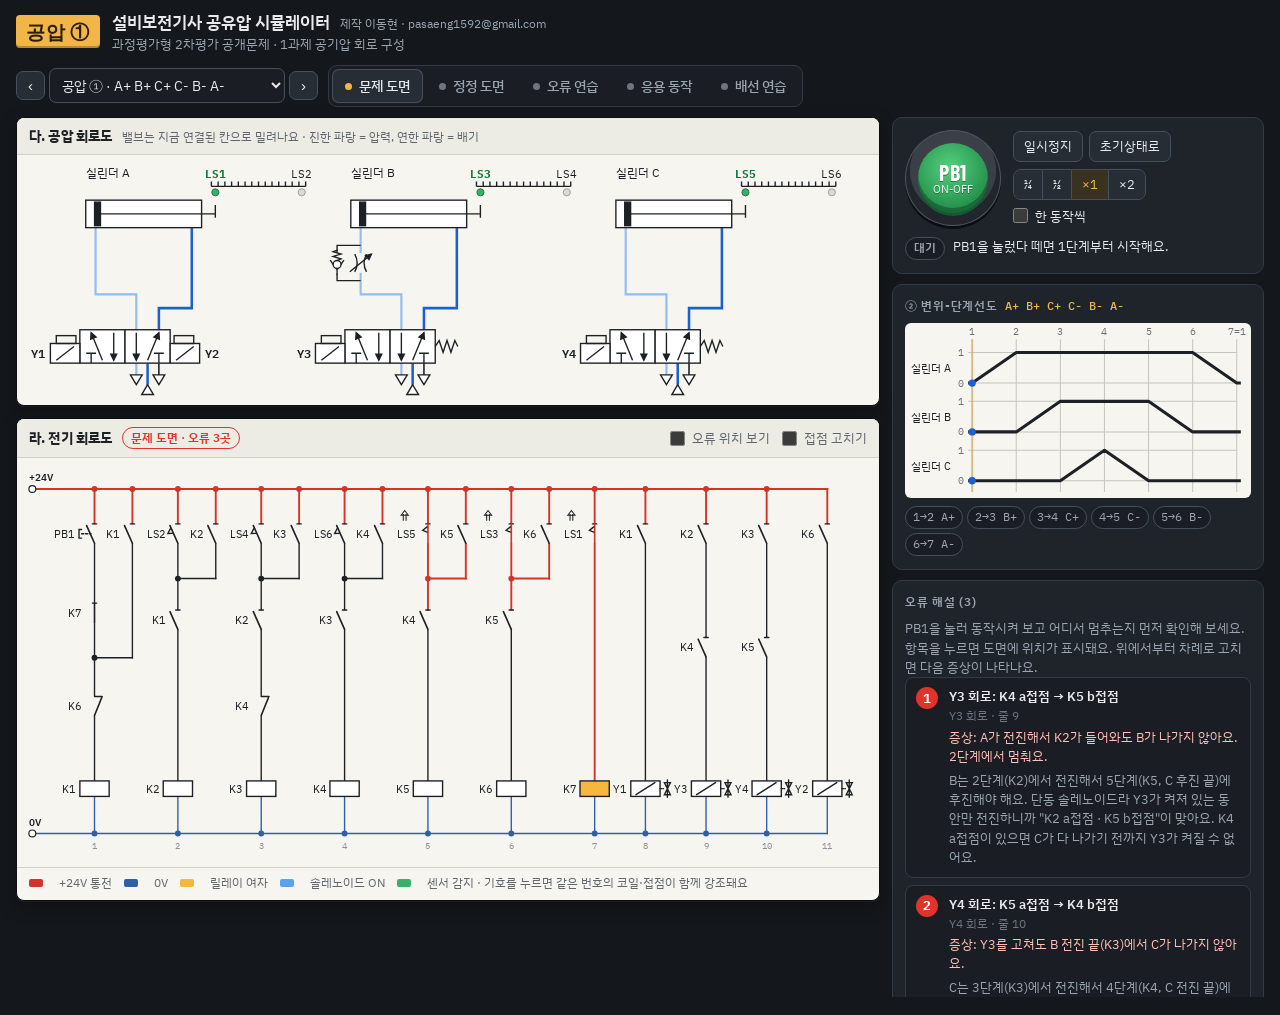
==== commit 6dd82295: "부품 직접 설치 추가 - 공압 · 유압 보드가 빈 보드에서 시작: 서비스 유닛 · 파워 유닛 · 실린더 · 모터만 고정, 나머지는 부품함에서 직접 달기 - 끌어다 놓기 / 눌러 고" ====
--- a/index.html
+++ b/index.html
@@ -2,7 +2,7 @@
 <html lang="ko">
 <head>
 <meta charset="utf-8">
-<meta name="viewport" content="width=device-width,initial-scale=1,viewport-fit=cover">
+<meta name="viewport" content="width=device-width,initial-scale=1">
 <meta name="description" content="설비보전기사 과정평가형 공개문제 공기압 · 유압 12문제 배선 · 배관 연습 시뮬레이터">
 <style>body{margin:0}[hidden]{display:none!important}img{max-width:100%}</style>
 <title>설비보전기사 공유압 시뮬레이터</title>
@@ -548,6 +548,45 @@
 .at.oil.sel .ato{stroke:#f2b648;stroke-width:10.5}
 .atend.oil{fill:#b9bfc5;stroke:#40464d;stroke-width:1.2}
 .pop h3{word-break:keep-all}
+/* ---- 부품 설치 (부품함 → 보드) ---- */
+.winst{margin:10px 0 4px;padding:9px 10px;border:1px solid var(--line-2);border-radius:8px;background:var(--bg-2)}
+.winh{display:flex;align-items:baseline;justify-content:space-between;gap:8px;margin-bottom:4px}
+.winh b{font-size:13px;color:var(--fg)} .winh span{font-size:12px;color:var(--amber);font-family:var(--font-mono)}
+.winh.ok span{color:var(--ok)}
+.winst .note.sm{margin:2px 0 8px;line-height:1.55;word-break:keep-all}
+.wtray{display:flex;flex-wrap:wrap;gap:6px;margin-bottom:8px}
+.wpart{display:flex;align-items:center;gap:6px;min-width:0;max-width:100%;padding:4px 8px 4px 4px;border:1px solid var(--line-2);border-radius:7px;background:var(--panel);color:var(--fg);font:inherit;cursor:grab;text-align:left;user-select:none;-webkit-user-select:none}
+@media (pointer:fine){.wpart{touch-action:none}}
+.wpart:hover{border-color:var(--amber)}
+.wpart.on{border-color:var(--amber);box-shadow:inset 0 0 0 1px var(--amber);background:#2e2717}
+.wpart .wpi{flex:none;min-width:30px;height:24px;padding:0 4px;border-radius:5px;display:grid;place-items:center;font-size:10.5px;font-weight:700;background:#3a414b;color:#dfe3e7;letter-spacing:.02em}
+.wpart.k-valve .wpi{background:#24456e;color:#cfe3ff} .wpart.k-ls .wpi{background:#5b4612;color:#ffe2a3} .wpart.k-sen .wpi{background:#1d5a3a;color:#c4f2d8}
+.wpart.k-sc .wpi,.wpart.k-hfc .wpi,.wpart.k-hbl .wpi,.wpart.k-hthr .wpi{background:#4a2f6b;color:#e5d3ff}
+.wpart .wpt{display:flex;flex-direction:column;min-width:0;line-height:1.25}
+.wpart .wpt b{font-size:12.5px;font-weight:600;white-space:nowrap} .wpart .wpt small{font-size:10.5px;color:var(--muted);white-space:nowrap;overflow:hidden;text-overflow:ellipsis;max-width:190px}
+.wpart.pulse{animation:wpulse .9s ease 2}
+@keyframes wpulse{0%,100%{box-shadow:none}50%{box-shadow:0 0 0 3px var(--amber)}}
+.okline{color:var(--ok)}
+.wchip{position:fixed;z-index:60;pointer-events:none;padding:4px 9px;border-radius:6px;background:#2a2216;color:#ffd99a;border:1px solid #8a6a24;font-size:12px;box-shadow:0 4px 12px rgba(0,0,0,.35)}
+/* 보드 위: 설치 부품 · 끌기 그림자 · 리밋스위치 자리 */
+.amod.inst{cursor:grab}
+.amod.moving{opacity:.3}
+.wempty{font-size:14px;font-weight:600;fill:#5d646b}
+.pslot{fill:rgba(242,182,72,.12);stroke:#c98a12;stroke-width:1.6;stroke-dasharray:6 4}
+.pslot.occ{fill:rgba(0,0,0,.04);stroke:#9aa1a8;stroke-dasharray:2 4}
+.pslt{font-size:11px;font-weight:700;fill:#8a5a00}
+.pghost{stroke-width:2.2;stroke-dasharray:7 4}
+.pghost.ok{fill:rgba(31,154,85,.16);stroke:#1f9a55}
+.pghost.no{fill:rgba(224,52,43,.14);stroke:#e0342b}
+.pgport{fill:#fff;stroke:#555c63;stroke-width:1.2;opacity:.85}
+.pgjack{fill:#fff;stroke:#555c63;stroke-width:1;opacity:.8}
+.pgtxt{font-size:12px;font-weight:700;fill:#1d2125;paint-order:stroke;stroke:#fff;stroke-width:3px}
+.pgwhy{font-size:12px;font-weight:700;fill:#b3261e;paint-order:stroke;stroke:#fff;stroke-width:3.5px}
+.msel{fill:none;stroke:#f2b648;stroke-width:2.6;stroke-dasharray:7 4}
+.mfl{fill:rgba(242,182,72,.18);stroke:#f2b648;stroke-width:3;animation:wblink .5s step-end infinite alternate}
+@keyframes wblink{50%{stroke-opacity:.25;fill-opacity:.05}}
+.ghome{fill:rgba(122,79,214,.07);stroke:#7a4fd6;stroke-width:1.4;stroke-dasharray:5 4}
+.ghomet{font-size:11px;font-weight:600;fill:#6b45c0;paint-order:stroke;stroke:#fff;stroke-width:3px}
 </style>
 <div class="app" id="app">
   <header class="top">
@@ -851,7 +890,7 @@
     this.P = problem;
     this.net = def && def.__net ? def.__net : buildNet(def);
     this.airM = def && def.__air ? def.__air : null;   // 배선 연습 공압 보드: 관 연결대로 실린더를 움직임
-    this.smap = sensorMap(problem);
+    this.smap = def && def.__smap ? def.__smap : sensorMap(problem);   // 배선 연습: 보드에 직접 단 리밋스위치 · 센서 자리
     this.opt = opt;
     this.reset();
   }
@@ -2471,33 +2510,54 @@
   const oilBoard = P.kind === 'hyd';
   const airMods = [];
   const amod = (id, kind, title, w, h, ax, ay) => { const m = mod(id, kind, title, w, h, 'field'); m.air = true; m.ax = ax; m.ay = ay; m.ports = []; airMods.push(m); return m; };
+  /* 부품 설치: 서비스 유닛 · 파워 유닛 · 실린더 · 모터는 보드에 고정, 나머지는 직접 설치.
+     opt.place 가 없으면 모범 자리(홈)에 모두 설치된 보드, 있으면 { pid: [x, y] } 로 놓은 부품만 보드에 올림 */
+  const PLACE = (opt && opt.place) || null;
+  panel.tray = [];
+  panel.smap = PLACE ? {} : null;
+  const imod = (pid, id, kind, title, w, h, ax, ay) => {
+    const pos = PLACE ? PLACE[pid] : [ax, ay];
+    if (!pos) { panel.tray.push({ pid, id, kind, title }); return null; }
+    const m = amod(id, kind, title, w, h, pos[0], pos[1]);
+    m.inst = true; m.pid = pid; m.home = [ax, ay];
+    return m;
+  };
   const port = (m, key, x, y, face, label, role, open, lp) => {
     const id = m.id + '.' + key, B = panel.air;
     const p = { id, m: m.id, key, lx: x, ly: y, x: 0, y: 0, face, label, role, open: !!open, lp: lp || null };
     m.ports.push(p); B.ports[id] = p; B.portIds.push(id); return id;
   };
-  // 리밋스위치 · 근접센서 유닛 (보드에서 도그가 지나는 자리 아래)
+  // 리밋스위치 · 근접센서 유닛 (보드에서 도그가 지나는 자리 아래). 놓인 자리(슬롯)가 곧 감지 위치
+  const slotAt = (x, y) => panel.air.lsSlots.find(sl => Math.abs(sl.ax - x) < 0.5 && Math.abs(sl.ay - y) < 0.5) || null;
+  const lsWhere = m => {
+    const sl = slotAt(m.ax, m.ay);
+    if (PLACE) { if (sl) panel.smap[m.id] = { act: sl.act, end: sl.end }; return sl ? `${sl.act} ${sl.end ? '전진 끝' : '후진 끝'}` : '도그 안 닿음'; }
+    return sensWhere[m.id] || '';
+  };
   const lsUnit = (n, ax, ay) => {
     if (/^LS/.test(n)) {
-      const m = amod(n, 'ls', n, 88, 70, ax, ay);
+      const m = imod(n, n, 'ls', n, 88, 70, ax, ay); if (!m) return;
+      m.plabel = n + ' 리밋스위치';
       const nc = jack(m, 'NC', 18, 56, 'k', 's', 'NC', 'n'), com = jack(m, 'COM', 44, 56, 'b', 's', 'COM', 'n'), no = jack(m, 'NO', 70, 56, 'k', 's', 'NO', 'n');
-      m.sub = sensWhere[n] || '';
+      m.sub = lsWhere(m);
       const d = panel.dev[n] = { kind: 'ls', name: n, label: n, mod: n, poles: [{ com, nc, no, k: 1 }], mapped: true };
       panel.names[n] = d;
       elem('lsno', n, com, no, { dev: n, desc: n + ' COM-NO' });
       elem('lsnc', n, com, nc, { dev: n, desc: n + ' COM-NC' });
     } else {
-      const m = amod(n, 'sen', n, 88, 70, ax, ay);
+      const m = imod(n, n, 'sen', n, 88, 70, ax, ay); if (!m) return;
+      m.plabel = n + ' 근접 센서';
       const p = jack(m, '24V', 18, 56, 'r', 'p', '24V', 'n'), o = jack(m, 'OUT', 44, 56, 'k', 's', 'OUT', 'n'), z = jack(m, '0V', 70, 56, 'b', 'n', '0V', 'n');
-      m.sub = sensWhere[n] || '';
+      m.sub = lsWhere(m);
       panel.dev[n] = { kind: 'sen', name: n, label: n + ' 근접센서', mod: n, p, out: o, n: z, mapped: true };
       panel.names[n] = panel.dev[n];
       elem('sen', n, p, z, { jo: o, dev: n, desc: n + ' 센서' });
     }
   };
   if (airBoard) {
-    const air = panel.air = { medium: 'air', ports: {}, portIds: [], pass: [], src: 'FRL.OUT', din: 'DST.IN', valves: [], cyls: [], scs: [], distOut: [], fc: {}, cols: [], comps: [], sups: [], motors: [], mcs: [], board: null };
+    const air = panel.air = { medium: 'air', ports: {}, portIds: [], pass: [], src: 'FRL.OUT', din: 'DST.IN', valves: [], cyls: [], scs: [], distOut: [], fc: {}, cols: [], comps: [], sups: [], motors: [], mcs: [], board: null, lsSlots: [] };
     const CW = AIR.CW, X0 = AIR.X0;
+    let scN = 0;
     P.acts.forEach((a, i) => {
       const cx = X0 + i * CW;
       air.cols.push({ act: a.id, x: cx });
@@ -2507,20 +2567,26 @@
       const CAP = port(cy, 'CAP', 16, 40, 's', '헤드', 'CAP', true), ROD = port(cy, 'ROD', 128, 40, 's', '로드', 'ROD', true);
       air.cyls.push({ act: a.id, mod: cy.id, CAP, ROD });
       // 리밋스위치 · 근접센서 — 도그가 지나는 자리 아래 (후진 끝 / 전진 끝)
+      for (const k of [0, 1]) air.lsSlots.push({ act: a.id, end: k, ax: cx + 14 + AIR.DOG0 + (k ? AIR.STROKE : 0) - 44, ay: AIR.LS });
       a.sens.forEach((n, k) => lsUnit(n, cx + 14 + AIR.DOG0 + (k ? AIR.STROKE : 0) - 44, AIR.LS));
       // 속도 제어 밸브 (도면에 있는 쪽 관 자리에 세워 둠)
       if (a.fc) {
-        const n = air.scs.length + 1, sx = cx + 14 + (a.fc === 'cap' ? 16 : 128) - 15;
-        const sc = amod('SC' + n, 'sc', '속도 제어 밸브', 30, 56, sx, AIR.SC);
-        const p2 = port(sc, '2', 15, -3, 'n', '', 'SC', true), p1 = port(sc, '1', 15, 59, 's', '', 'SC', true);
-        air.pass.push([p1, p2]);
-        air.scs.push({ mod: sc.id, act: a.id, side: a.fc, p1, p2, n });
         air.fc[a.id] = a.fc;
+        const n = ++scN, sx = cx + 14 + (a.fc === 'cap' ? 16 : 128) - 15;
+        const sc = imod('SC' + n, 'SC' + n, 'sc', '속도 제어 밸브', 30, 56, sx, AIR.SC);
+        if (sc) {
+          sc.plabel = '속도 제어 밸브 ' + CIRC[n - 1];
+          const p2 = port(sc, '2', 15, -3, 'n', '', 'SC', true), p1 = port(sc, '1', 15, 59, 's', '', 'SC', true);
+          air.pass.push([p1, p2]);
+          air.scs.push({ mod: sc.id, act: a.id, side: a.fc, p1, p2, n });
+        }
       }
       // 5/2 솔레노이드 밸브 — 실린더 아래
       const v = a.valve, dbl = v.kind === '52d';
       const coils = dbl ? [v.l, v.r] : [v.sol];
-      const vm = amod('V' + a.id, 'valve', (dbl ? '5/2 복동' : '5/2 단동') + ' 솔레노이드 밸브', dbl ? 204 : 168, 112, cx + 8, AIR.V);
+      const vm = imod('V' + a.id + '@' + v.kind, 'V' + a.id, 'valve', (dbl ? '5/2 복동' : '5/2 단동') + ' 솔레노이드 밸브', dbl ? 204 : 168, 112, cx + 8, AIR.V);
+      if (!vm) return;
+      vm.plabel = coils.join('·') + ' ' + vm.title;
       vm.sub = dbl ? '5/2-WAY SOLENOID VALVE (DOUBLE)' : '5/2-WAY SOLENOID VALVE (SINGLE)';
       vm.parts.coils = []; vm.dbl = dbl; vm.act = a.id;
       coils.forEach((y, k) => {
@@ -2537,21 +2603,26 @@
     // 서비스 유닛(FRL) · 분배기 — 맨 아래
     const frl = amod('FRL', 'frl', '서비스 유닛', 116, 150, X0, AIR.BS);
     port(frl, 'OUT', 118, 74, 'e', 'OUT', 'src', false);
-    const dst = amod('DST', 'dist', '분배기', 156, 80, X0 + CW + 20, AIR.BS + 34);
-    const din = port(dst, 'IN', -3, 40, 'w', 'IN', 'din', false);
-    const outs = [];
-    [[42, 24], [70, 24], [98, 24], [42, 54], [70, 54], [98, 54]].forEach(([x, y], k) => outs.push(port(dst, String(k + 1), x, y, 'n', String(k + 1), 'dout', false)));
-    air.distOut = outs; air.pass.push([din, ...outs]);
+    const dst = imod('DST', 'DST', 'dist', '분배기', 156, 80, X0 + CW + 20, AIR.BS + 34);
+    if (dst) {
+      dst.plabel = '분배기 (1×6)';
+      const din = port(dst, 'IN', -3, 40, 'w', 'IN', 'din', false);
+      const outs = [];
+      [[42, 24], [70, 24], [98, 24], [42, 54], [70, 54], [98, 54]].forEach(([x, y], k) => outs.push(port(dst, String(k + 1), x, y, 'n', String(k + 1), 'dout', false)));
+      air.distOut = outs; air.pass.push([din, ...outs]);
+    }
     air.board = { x: 0, y: 0, w: X0 + P.acts.length * CW + 10, h: AIR.BS + 160 };
   }
 
   /* 유압 문제: 실습장 유압 보드 — 파워 유닛 P·T 공급 라인 → P 분배기 · T 분배기 → 밸브 P·T, 밸브 A·B → 실린더 · 모터 (퀵 커플러 호스)
      응용 단계에서는 도면의 응용 기기(카운터밸런스 · 미터아웃 · 파일럿 체크 · 블리드오프 · 감압 · 서지압 · 펌프 체크 · 미터인)를 보드에 붙임 */
   if (oilBoard) {
-    const B = panel.air = { medium: 'oil', ports: {}, portIds: [], pass: [], src: 'PU.P', sink: 'PU.T', din: 'DA.IN', tin: 'DB.IN', valves: [], sups: [], cyls: [], motors: [], comps: [], scs: [], distOut: [], tOut: [], mcs: [], fc: {}, cols: [], board: null, spec: {} };
+    const B = panel.air = { medium: 'oil', ports: {}, portIds: [], pass: [], src: 'PU.P', sink: 'PU.T', din: 'DA.IN', tin: 'DB.IN', valves: [], sups: [], cyls: [], motors: [], comps: [], scs: [], distOut: [], tOut: [], mcs: [], fc: {}, cols: [], board: null, spec: {}, lsSlots: [] };
     const fx = (P.isApp && P.app && P.app.fluid) || [];
     const comp = (kind, id, act, title, w, h, ax, ay, ports, extra) => {
-      const m = amod(id, kind, title, w, h, ax, ay); m.act = act; Object.assign(m, extra || {});
+      const m = imod(id, id, kind, title, w, h, ax, ay); if (!m) return null;
+      m.act = act; Object.assign(m, extra || {});
+      m.plabel = title + (extra && extra.label ? ` (${extra.label.replace(/^감압 /, '')})` : '');
       const ps = {}; for (const [key, x, y, face, label, lp] of ports) ps[key] = port(m, key, x, y, face, label, 'C', false, lp);
       const c = Object.assign({ kind, mod: m.id, act, ports: ps, title }, extra || {}); B.comps.push(c); return c;
     };
@@ -2566,6 +2637,7 @@
         cy.act = a.id; cy.stroke = AIR.STROKE; cy.oil = true;
         const CAP = port(cy, 'CAP', 16, 40, 's', '헤드', 'CAP', false), ROD = port(cy, 'ROD', 128, 40, 's', '로드', 'ROD', false);
         B.cyls.push({ act: a.id, mod: cy.id, CAP, ROD });
+        for (const k of [0, 1]) B.lsSlots.push({ act: a.id, end: k, ax: cx + 14 + AIR.DOG0 + (k ? AIR.STROKE : 0) - 44, ay: OIL.LS });
         a.sens.forEach((n, k) => lsUnit(n, cx + 14 + AIR.DOG0 + (k ? AIR.STROKE : 0) - 44, OIL.LS));
         line = { cap: cx + 30, rod: cx + 142 };
       } else {
@@ -2595,10 +2667,13 @@
         // 헤드(입구) 쪽 라인 바로 아래 · 밸브 A 바로 위에 두어 호스가 짧게 (헤드 쪽 중간 기기가 있으면 오른쪽으로)
         const capInl = fx.some(f => f.act === a.id && f.side === 'cap' && (f.kind === 'cb' || f.kind === 'mout'));
         const mw = capInl ? 150 : 120, mx = capInl ? cx + 180 : cx + 8, d = capInl ? [25, 75, 125] : [20, 60, 100];
-        const mc = amod('MC' + a.id, 'hmc', '멀티 커넥터', mw, 44, mx, OIL.BR); mc.act = a.id;
-        const mp = [];
-        [[d[0], -3, 'n'], [d[1], -3, 'n'], [d[2], -3, 'n'], [d[0], 47, 's'], [d[1], 47, 's'], [d[2], 47, 's']].forEach(([x, y, f], k) => mp.push(port(mc, 'A' + (k + 1), x, y, f, 'A' + (k + 1), 'mc', false, 'e')));
-        B.pass.push(mp); B.mcs.push({ mod: mc.id, act: a.id, ports: mp });
+        const mc = imod('MC' + a.id, 'MC' + a.id, 'hmc', '멀티 커넥터', mw, 44, mx, OIL.BR);
+        if (mc) {
+          mc.act = a.id; mc.plabel = '멀티 커넥터 (6구멍)';
+          const mp = [];
+          [[d[0], -3, 'n'], [d[1], -3, 'n'], [d[2], -3, 'n'], [d[0], 47, 's'], [d[1], 47, 's'], [d[2], 47, 's']].forEach(([x, y, f], k) => mp.push(port(mc, 'A' + (k + 1), x, y, f, 'A' + (k + 1), 'mc', false, 'e')));
+          B.pass.push(mp); B.mcs.push({ mod: mc.id, act: a.id, ports: mp });
+        }
         let bx = capInl ? cx + 342 : cx + 170;
         for (const f of br) {
           if (f.kind === 'bleed') { comp('hbl', 'BL' + a.id, a.id, '블리드오프 유량제어밸브', 76, 44, bx, OIL.BR, [['IN', -3, 22, 'w', 'IN', 'n'], ['OUT', 79, 22, 'e', 'T', 'n']]); bx += 88; }
@@ -2611,7 +2686,9 @@
       // 방향 제어 밸브 (서브 플레이트: 위 A · B, 아래 P · T)
       const v = a.valve, kind = v.kind, two = kind === '22';
       const coils = kind === '43' || kind === '42d' ? [v.l, v.r] : [v.sol];
-      const vm = amod('V' + a.id, 'valve', OIL_VNAME(kind, v), coils.length > 1 ? 204 : 168, 120, cx + 8, OIL.V);
+      const vm = imod('V' + a.id + '@' + kind + (kind === '43' ? v.boxes[1] : ''), 'V' + a.id, 'valve', OIL_VNAME(kind, v), coils.length > 1 ? 204 : 168, 120, cx + 8, OIL.V);
+      if (vm) {
+      vm.plabel = coils.join('·') + ' ' + vm.title;
       vm.oil = true; vm.vkind = kind; vm.dbl = coils.length > 1; vm.act = a.id; vm.boxes = v.boxes.slice();
       vm.sub = { '43': '4/3-WAY DOUBLE SOLENOID VALVE', '42s': '4/2-WAY SINGLE SOLENOID VALVE', '42d': '4/2-WAY DOUBLE SOLENOID VALVE', '22': '2/2-WAY SOLENOID VALVE' }[kind] || '';
       vm.parts.coils = [];
@@ -2627,9 +2704,11 @@
       if (two) { pA = port(vm, 'A', 102, 22, 'n', 'A', 'A', false, 'e'); pP = port(vm, 'P', 102, 114, 's', 'P', 'P', false, 'e'); }
       else { pA = port(vm, 'A', 80, 22, 'n', 'A', 'A', false); pB = port(vm, 'B', 124, 22, 'n', 'B', 'B', false); pP = port(vm, 'P', 80, 114, 's', 'P', 'P', false, 'w'); pT = port(vm, 'T', 124, 114, 's', 'T', 'T', false, 'e'); }
       B.valves.push({ act: a.id, mod: vm.id, P: pP, A: pA, B: pB, T: pT, coils, kind, two, dbl: coils.length > 1 });
+      }
       // P 라인 기기: 공급 2/2 솔레노이드 (기본) · 감압밸브 · 미터인 유량제어 (응용)
-      if (a.supply) {
-        const sm = amod('S' + a.id, 'valve', '2/2 솔레노이드 밸브 (공급)', 168, 100, cx + 168, OIL.PL);
+      const sm = a.supply ? imod('S' + a.id + '@22sup', 'S' + a.id, 'valve', '2/2 솔레노이드 밸브 (공급)', 168, 100, cx + 168, OIL.PL) : null;
+      if (sm) {
+        sm.plabel = a.supply.sol + ' 2/2 솔레노이드 밸브 (공급)';
         sm.oil = true; sm.vkind = '22'; sm.sup = true; sm.act = a.id; sm.boxes = a.supply.boxes.slice(); sm.parts.coils = [];
         const y = a.supply.sol;
         const jp = jack(sm, y + '+', 22, 58, 'r', 'p', '+', 's'), jn = jack(sm, y + '-', 46, 58, 'b', 'n', '−', 's');
@@ -2658,7 +2737,8 @@
     port(pu, 'P', 104, 239, 's', 'P', 'src', false, 'w'); port(pu, 'T', 144, 239, 's', 'T', 'sink', false, 'e');
     if (fx.some(f => f.kind === 'pumpchk')) comp('hck', 'CK', null, '체크밸브 (펌프 토출)', 30, 56, RX + 89, OIL.PC, [['1', 15, -3, 'n', '1', 'w'], ['2', 15, 59, 's', '2', 'w']], { pump: true, down: true });
     const dist = (id, title, y) => {
-      const m = amod(id, 'hdist', title, 44, OIL.DH, RX + 4, y);
+      const m = imod(id, id, 'hdist', title, 44, OIL.DH, RX + 4, y); if (!m) return [];
+      m.plabel = title;
       const outs = []; for (let k = 0; k < 6; k++) outs.push(port(m, String(k + 1), -3, 30 + 22 * k, 'w', String(k + 1), 'dout', false, 'e'));
       const inp = port(m, 'IN', 47, 85, 'e', 'IN', 'din', false, 'n');
       B.pass.push([inp, ...outs]);
@@ -3958,8 +4038,83 @@
   return { items, errors, ok: !errors };
 }
 
+/* ======================================================================
+   부품 설치 — 서비스 유닛 · 파워 유닛 · 실린더 · 모터 말고는 직접 보드에 다는 연습
+   · 자리(place): { pid: [x, y] } 보드 왼쪽 위 기준. pid는 부품 id, 밸브는 종류까지 붙임(V A@52d) → 응용에서 밸브 종류가 바뀌면 바꿔 달아야 함
+   · 리밋스위치 · 근접센서는 실린더 도그가 멈추는 끝 자리(슬롯)에만 달리고, 단 자리가 곧 감지 위치
+   ====================================================================== */
+const GRID = 4;
+const instMods = full => full.field.filter(m => m.air && m.inst);
+/* 모범 자리 (부품을 처음 만든 자리) */
+function homePlace(full) { const o = {}; for (const m of instMods(full)) o[m.pid] = [m.home[0], m.home[1]]; return o; }
+/* 놓을 수 있는지: 보드 안 · 다른 부품과 겹치지 않음 · 커플러끼리 너무 붙지 않음 · 리밋스위치 자리는 비워 둠 */
+function placeCheck(full, place, pid, ax, ay) {
+  const A = full.air, B = A && A.board; if (!B) return { ok: false, x: ax, y: ay, reason: '보드가 없어요.' };
+  const mods = full.field.filter(m => m.air), me = mods.find(m => m.pid === pid);
+  if (!me) return { ok: false, x: ax, y: ay, reason: '이 단계에서는 쓰지 않는 부품이에요.' };
+  const isLS = me.kind === 'ls' || me.kind === 'sen';
+  const others = [];
+  for (const m of mods) {
+    if (m === me) continue;
+    if (m.inst) { const p = place[m.pid]; if (p) others.push({ m, x: p[0], y: p[1] }); }
+    else others.push({ m, x: m.ax, y: m.ay });
+  }
+  let x, y, slot = null;
+  if (isLS) {
+    let bd = Infinity;
+    for (const sl of A.lsSlots) { const d = Math.hypot(sl.ax - ax, sl.ay - ay); if (d < bd) { bd = d; slot = sl; } }
+    if (!slot || bd > 90) return { ok: false, x: ax, y: ay, reason: `${me.kind === 'ls' ? '리밋스위치' : '근접 센서'}는 실린더 도그가 멈추는 끝 자리(점선 칸)에만 달 수 있어요.` };
+    x = slot.ax; y = slot.ay;
+  } else { x = Math.round(ax); y = Math.round(ay); }   // 격자 맞춤은 화면(끌기)에서
+  const R = (m, px, py, pad) => ({ x0: px - pad, y0: py - pad, x1: px + m.w + pad, y1: py + m.h + pad });
+  const hit = (a, b) => a.x0 < b.x1 && b.x0 < a.x1 && a.y0 < b.y1 && b.y0 < a.y1;
+  const inR = (r, px, py) => px > r.x0 && px < r.x1 && py > r.y0 && py < r.y1;
+  const nm = m => m.plabel || m.title;
+  const fail = (reason, on) => ({ ok: false, x, y, reason, on: on || null, slot });
+  // 보드 안 (튀어나온 커플러까지)
+  const ext = R(me, x, y, 0);
+  for (const p of me.ports) { ext.x0 = Math.min(ext.x0, x + p.lx - 10); ext.y0 = Math.min(ext.y0, y + p.ly - 10); ext.x1 = Math.max(ext.x1, x + p.lx + 10); ext.y1 = Math.max(ext.y1, y + p.ly + 10); }
+  const outside = ext.x0 < 2 || ext.y0 < 2 || ext.x1 > B.w - 2 || ext.y1 > B.h - 2;
+  const mine = R(me, x, y, 3);
+  for (const o of others) {
+    const r = R(o.m, o.x, o.y, 0);
+    if (hit(mine, r)) return fail(`${josa(nm(o.m), '과', '와')} 겹쳐요.`, o.m.id);
+    for (const p of me.ports) {
+      if (inR(R(o.m, o.x, o.y, 4), x + p.lx, y + p.ly)) return fail(`${nm(me)}의 ${p.label || p.key} 구멍이 ${nm(o.m)}에 닿아요 — 조금 띄워 주세요.`, o.m.id);
+      for (const q of o.m.ports) if (Math.hypot(x + p.lx - (o.x + q.lx), y + p.ly - (o.y + q.ly)) < 18) return fail(`${nm(o.m)}의 구멍과 너무 붙어요 — 호스(관)를 꽂을 자리가 없어요.`, o.m.id);
+    }
+    for (const q of o.m.ports) if (inR(R(me, x, y, 4), o.x + q.lx, o.y + q.ly)) return fail(`${nm(o.m)}의 구멍을 가려요 — 조금 띄워 주세요.`, o.m.id);
+  }
+  if (!isLS) for (const sl of A.lsSlots) if (hit(R(me, x, y, 2), { x0: sl.ax, y0: sl.ay, x1: sl.ax + 88, y1: sl.ay + 70 })) return fail('리밋스위치 · 센서를 다는 자리(실린더 도그 아래)예요 — 다른 부품은 비켜서 놓아 주세요.');
+  if (outside) return fail('보드 밖으로 나가요 — 보드 안쪽에 놓아 주세요.');
+  return { ok: true, x, y, slot };
+}
+/* 설치 검사: 안 단 부품 · 리밋스위치/센서 자리 (도면의 감지 위치와 비교) */
+function installReport(full, place, P) {
+  const A = full.air; if (!A) return { items: [], missing: 0, wrong: 0, total: 0, placed: 0, ok: true };
+  const mods = instMods(full), items = [];
+  const want = {}; for (const a of P.acts) if (a.type === 'cyl') a.sens.forEach((n, k) => { want[n] = { act: a.id, end: k }; });
+  const endW = e => e ? '전진 끝' : '후진 끝';
+  const missing = mods.filter(m => !place[m.pid]);
+  for (const m of missing) items.push({ sev: 'err', kind: 'missing', pid: m.pid, mods: [], text: `${josa(m.plabel || m.title, '을', '를')} 아직 보드에 달지 않았어요.` });
+  let wrong = 0;
+  for (const m of mods) {
+    if (!(m.kind === 'ls' || m.kind === 'sen')) continue;
+    const p = place[m.pid]; if (!p) continue;
+    const sl = A.lsSlots.find(s => Math.abs(s.ax - p[0]) < 0.5 && Math.abs(s.ay - p[1]) < 0.5), w = want[m.id];
+    if (!sl) { wrong++; items.push({ sev: 'err', kind: 'ls', pid: m.pid, mods: [m.id], text: `${josa(m.id, '이', '가')} 실린더 도그가 닿지 않는 자리에 있어요 — 실린더 끝 자리(점선 칸)로 옮기세요.` }); continue; }
+    if (w && (sl.act !== w.act || sl.end !== w.end)) {
+      wrong++;
+      items.push({ sev: 'err', kind: 'ls', pid: m.pid, mods: [m.id], text: `${josa(m.id, '이', '가')} 실린더 ${sl.act} ${endW(sl.end)}에 달려 있어요. 도면에서 ${josa(m.id, '은', '는')} 실린더 ${w.act} ${endW(w.end)}을 감지해요 → 그 자리로 옮기세요. 지금 자리면 ${josa(m.id, '이', '가')} 엉뚱한 때 켜져서 순서가 틀려요.` });
+    }
+  }
+  const total = mods.length, placed = total - missing.length;
+  if (!missing.length && !wrong) items.push({ sev: 'ok', kind: 'done', mods: [], text: `부품 ${total}개를 모두 달았고, 리밋스위치 · 센서도 도면 자리에 있어요.` });
+  return { items, missing: missing.length, wrong, total, placed, ok: !missing.length && !wrong };
+}
+
 const API = { makePanel, buildWireNet, analyze, autoWire, wireGuide, mapTable, validWires, refFunctions, paths, sopOf, compareSop, jackName, shortTitle, CIRC,
-  portName, valveName, validTubes, airModel, analyzeAir, autoPipe, startWires, AIR };
+  portName, valveName, validTubes, airModel, analyzeAir, autoPipe, startWires, AIR, homePlace, placeCheck, installReport };
 if (typeof module !== 'undefined' && module.exports) module.exports = API;
 root.HSIM = Object.assign(root.HSIM || {}, { WIRE: API });
 })(typeof window !== 'undefined' ? window : globalThis);
@@ -5447,6 +5602,9 @@
 const WP = { svg: null };
 /* 기본 → 응용을 한 배선에서 이어 하므로 선 · 관 · 설정값은 단계와 상관없이 문제마다 하나 */
 function wireKey() { return 'wireS.' + app.P.key; }
+function placeKey() { return 'placeS.' + app.P.key; }
+const PNF = () => app.wire.full || app.wire.panel;   // 모범(전체) 보드: 부품 이름 · 모범 배선 · 모범 배관은 여기서
+const sameWires = (a, b) => a.length === b.length && a.every((x, i) => x && b[i] && x.a === b[i].a && x.b === b[i].b);
 function tubeKey() { return 'tubeS.' + app.P.key; }
 function preKey() { return 'preS.' + app.P.key; }
 function stagePass() { return store.get('passS.' + app.P.key, {}); }
@@ -5455,7 +5613,7 @@
   return { fix, app: P.app ? (P.app.ladder ? E.normalizeDef(P.app.ladder) : fix) : null };
 }
 /* 배선 연습 시뮬레이터 정의: 꽂은 선(넷리스트) + 공압 보드면 꽂은 관(공기 흐름) */
-function wireSimDef() { const w = app.wire; return { __net: w.W.net, __air: w.AM }; }
+function wireSimDef() { const w = app.wire; return { __net: w.W.net, __air: w.AM, __smap: w.panel.smap }; }
 function wireDef() {
   const P = app.P;
   if (app.wire.target === 'app' && P.app) return P.app.ladder ? E.normalizeDef(P.app.ladder) : E.applyPatches(P.ladder, P.fix).def;
@@ -5465,27 +5623,100 @@
 function setupWire(PV, def) {
   const w = app.wire, P = app.P;
   const D = stageDefs(), other = w.target === 'app' ? D.fix : D.app;
-  w.panel = WIRE.makePanel(PV, def, { union: other ? [other] : [] });
+  w.popt = { PV, def, union: other ? [other] : [] };
+  w.full = WIRE.makePanel(PV, def, { union: w.popt.union });
+  w.presets = w.full.presets;
   const pre = store.get(preKey(), null);
-  if (pre) for (const k in pre) if (k in w.panel.presets) w.panel.presets[k] = pre[k];
-  // 처음 여는 문제는 실습장 시작 상태(전원 · 버스 점퍼)로. 밸브가 바뀌어 없어진 코일 단자의 선은 뺌
-  const raw = store.get(wireKey(), null);
-  w.wires = raw ? WIRE.validWires(w.panel, raw) : WIRE.startWires(w.panel);
-  w.dropped = raw ? raw.length - w.wires.length : 0;
-  w.droppedOn = raw ? [...new Set(raw.filter(x => x && !(w.panel.jacks[x.a] && w.panel.jacks[x.b])).flatMap(x => [x.a, x.b]).filter(id => !w.panel.jacks[id]).map(id => id.split('.').pop().replace(/[+-]$/, '')))] : [];
-  if (!raw || w.dropped) store.set(wireKey(), w.wires);
-  const rawT = store.get(tubeKey(), []) || [];
-  w.tubes = WIRE.validTubes(w.panel, rawT);
-  // ①에는 응용 부품이 보드에 없어서, 거기 꽂은 호스는 따로 두었다가 ②에서 다시 보여줌
-  w.tubesAside = w.panel.air ? rawT.filter(t => t && !(w.panel.air.ports[t.a] && w.panel.air.ports[t.b])) : [];
+  if (pre) for (const k in pre) if (k in w.presets) w.presets[k] = pre[k];
+  const rawW = store.get(wireKey(), null), rawT = store.get(tubeKey(), []) || [];
+  // 부품 자리: 처음 여는 문제는 빈 보드(서비스 유닛 · 파워 유닛 · 실린더 · 모터만). 예전에 꽂던 선 · 관이 있으면 모범 자리에 다 단 것으로
+  let place = store.get(placeKey(), null);
+  if (!place || typeof place !== 'object') {
+    place = {};
+    const fresh = !rawW || (!rawT.length && sameWires(rawW, WIRE.startWires(w.full)));
+    if (!fresh && w.full.air) for (const k of ['fix', 'app']) { const V = stageView(k); if (V) Object.assign(place, WIRE.homePlace(WIRE.makePanel(V.PV, V.def))); }
+    store.set(placeKey(), place);
+  }
+  w.place = place;
+  w.bumped = fixPlace();
+  if (w.bumped) setTimeout(() => wireToast(`자리가 겹친 부품 ${w.bumped}개는 부품함으로 돌려놨어요 — 다시 달아 주세요.`, 5000), 300);
+  // 처음 여는 문제는 실습장 시작 상태(전원 · 버스 점퍼)로. 보드에 없는 부품(안 단 부품 · 바뀐 밸브의 코일)에 꽂힌 선 · 관은 따로 두었다가 다시 달면 그대로
+  w.wiresAll = rawW ? rawW.filter(x => x && x.a && x.b) : WIRE.startWires(w.full);
+  w.tubesAll = rawT.filter(t => t && t.a && t.b);
+  if (!rawW) store.set(wireKey(), w.wiresAll);
+  w.panel = instPanel();
+  splitAside();
   w.pass = false;
   w.undo = []; w.sel = null; w.selP = null; w.selWire = -1; w.selTube = -1; w.hover = null; w.hoverP = null; w.auto = null; w.autoAir = null; w.check = null; w.checkAir = null; w.run = null; w.stale = false; w.flash = null; w.confirmAuto = false; w.confirmTok = (w.confirmTok || 0) + 1;
+  w.selMod = null; w.placing = null; w.inst = null;
   w.airOn = true; w.bvP = true; w.bvT = true;
   w.W = WIRE.buildWireNet(w.panel, w.wires);
   w.AM = w.panel.air ? WIRE.airModel(w.panel, w.tubes, { on: w.airOn, bvP: w.bvP, bvT: w.bvT }) : null;
   indexNodes();
   wireChrome();
   renderPanel();
+}
+/* 단계별 문제 정의 (① 정정 도면 / ② 응용) */
+function stageView(k) {
+  const P = app.P, D = stageDefs();
+  if (k === 'app') return P.app ? { PV: Object.assign({}, P, { acts: P.app.acts || P.acts, isApp: true }), def: D.app } : null;
+  return { PV: P, def: D.fix };
+}
+/* 지금 단계 보드의 설치 부품 (모범 보드 기준) */
+const instMods = () => { const f = app.wire.full; return f && f.air ? f.field.filter(m => m.inst) : []; };
+const fullMod = pid => instMods().find(m => m.pid === pid) || null;
+function curPlace(except) {
+  const w = app.wire, o = {};
+  for (const m of instMods()) if (m.pid !== except && w.place[m.pid]) o[m.pid] = w.place[m.pid];
+  return o;
+}
+/* 저장된 자리 확인: 이 단계 부품끼리 겹치거나 보드 밖이면(드묾) 부품함으로 */
+function fixPlace() {
+  const w = app.wire, ok = {}; let n = 0;
+  for (const m of instMods()) {
+    const p = w.place[m.pid]; if (!p) continue;
+    const r = WIRE.placeCheck(w.full, ok, m.pid, p[0], p[1]);
+    if (r.ok && r.x === p[0] && r.y === p[1]) ok[m.pid] = p; else { delete w.place[m.pid]; n++; }
+  }
+  if (n) store.set(placeKey(), w.place);
+  return n;
+}
+/* 놓은 부품만 올린 보드 */
+function instPanel() {
+  const w = app.wire;
+  if (!w.full.air) return w.full;
+  const pn = WIRE.makePanel(w.popt.PV, w.popt.def, { union: w.popt.union, place: curPlace() });
+  pn.presets = w.presets;
+  return pn;
+}
+/* 보드에 있는 단자 · 구멍에 꽂힌 선 · 관만 보이고, 나머지는 따로(부품을 다시 달면 그대로) */
+function splitAside() {
+  const w = app.wire, pn = w.panel, A = pn.air;
+  const key = x => [x.a, x.b].sort().join('|');
+  w.wires = []; w.wiresAside = [];
+  const sw = new Set();
+  for (const x of w.wiresAll) { if (x.a === x.b || sw.has(key(x))) continue; sw.add(key(x)); (pn.jacks[x.a] && pn.jacks[x.b] ? w.wires : w.wiresAside).push({ a: x.a, b: x.b }); }
+  w.tubes = []; w.tubesAside = [];
+  const st = new Set(), used = new Set();
+  for (const t of w.tubesAll) {
+    if (t.a === t.b || st.has(key(t))) continue; st.add(key(t));
+    const on = A && A.ports[t.a] && A.ports[t.b];
+    if (on && !used.has(t.a) && !used.has(t.b)) { used.add(t.a); used.add(t.b); w.tubes.push({ a: t.a, b: t.b }); }
+    else w.tubesAside.push({ a: t.a, b: t.b });
+  }
+}
+/* 부품 자리가 바뀜: 보드 다시 만들기 */
+function placeChanged(restore) {
+  const w = app.wire;
+  if (!restore) { w.wiresAll = w.wires.concat(w.wiresAside || []); w.tubesAll = w.tubes.concat(w.tubesAside || []); }
+  store.set(placeKey(), w.place);
+  w.panel = instPanel();
+  splitAside();
+  w.selWire = -1; w.selTube = -1; w.sel = null; w.selP = null; w.hover = null; w.hoverP = null;
+  if (w.selMod && !w.panel.mods[w.selMod]) w.selMod = null;
+  renderPanel();
+  wireChanged();
+  updDel(); fillInstall();
 }
 /* 공압 보드가 있으면 도구 이름 · 설명을 배선+배관으로 */
 /* 보드 말: 공압(관 · 포트 · 공기) / 유압(호스 · 커플러 · 기름) */
@@ -5516,11 +5747,14 @@
 }
 function wireChanged(keepResults) {
   const w = app.wire;
-  store.set(wireKey(), w.wires);
-  if (w.panel.air) {
+  w.wiresAll = w.wires.concat(w.wiresAside || []);
+  store.set(wireKey(), w.wiresAll);
+  {
+    // 한 구멍에 관 하나: 따로 둔 관이 지금 꽂은 관과 같은 구멍을 쓰면 버림
     const used = new Set(w.tubes.flatMap(t => [t.a, t.b]));
     w.tubesAside = (w.tubesAside || []).filter(t => !used.has(t.a) && !used.has(t.b));
-    store.set(tubeKey(), w.tubes.concat(w.tubesAside));
+    w.tubesAll = w.tubes.concat(w.tubesAside);
+    store.set(tubeKey(), w.tubesAll);
   }
   w.W = WIRE.buildWireNet(w.panel, w.wires);
   w.AM = w.panel.air ? WIRE.airModel(w.panel, w.tubes, { on: w.airOn, bvP: w.bvP, bvT: w.bvT }) : null;
@@ -5528,7 +5762,7 @@
   pbUp(); for (const k in pbx) pbx[k].up();
   for (const k in panelHeld) delete panelHeld[k];
   app.sim = new E.Sim(app.PV, wireSimDef());
-  if (!keepResults && (w.check || w.run || w.checkAir)) { w.stale = true; w.pass = false; drawAllMarks(); }
+  if (!keepResults && (w.check || w.run || w.checkAir || w.inst)) { w.stale = true; w.pass = false; drawAllMarks(); }
   w.auto = w.auto && w.auto.def === app.def ? w.auto : null;
   pbExtraUI(); buildLeds();
   app.logN = 0; clear($('#log')); app.lastProgKey = ''; app.waitStep = false;
@@ -5536,8 +5770,13 @@
   renderWires(); renderTubes(); drawOverlay(); renderWireResults(); wireBadge();
   frame(0, true);
 }
-function pushUndo() { const w = app.wire; w.undo.push(JSON.stringify({ w: w.wires, t: w.tubes })); if (w.undo.length > 80) w.undo.shift(); $('#wUndo').disabled = false; }
-function updDel() { const w = app.wire; $('#wDel').disabled = w.selWire < 0 && w.selTube < 0; }
+function pushUndo() { const w = app.wire; w.undo.push(JSON.stringify({ w: w.wires.concat(w.wiresAside || []), t: w.tubes.concat(w.tubesAside || []), p: w.place })); if (w.undo.length > 80) w.undo.shift(); $('#wUndo').disabled = false; }
+function updDel() {
+  const w = app.wire, b = $('#wDel'); if (!b) return;
+  b.disabled = w.selWire < 0 && w.selTube < 0 && !w.selMod;
+  const f = FW();
+  b.textContent = w.selMod ? '부품 빼기' : f.air ? `선·${f.tube} 지우기` : '선 지우기';
+}
 function addWire(a, b) {
   const w = app.wire; if (!a || !b || a === b) return;
   if (w.wires.some(x => (x.a === a && x.b === b) || (x.a === b && x.b === a))) { flashSimple([a, b]); return; }
@@ -5552,21 +5791,195 @@
   pushUndo(); w.tubes.push({ a, b }); w.selWire = -1; w.selTube = -1; updDel(); wireChanged();
 }
 function selectWire(i) {
-  const w = app.wire; w.selWire = i; w.selTube = -1; w.sel = null; w.selP = null;
+  const w = app.wire; w.selWire = i; w.selTube = -1; w.sel = null; w.selP = null; w.selMod = null;
   updDel();
   renderWires(); renderTubes(); drawOverlay();
 }
 function selectTube(i) {
-  const w = app.wire; w.selTube = i; w.selWire = -1; w.sel = null; w.selP = null;
+  const w = app.wire; w.selTube = i; w.selWire = -1; w.sel = null; w.selP = null; w.selMod = null;
   updDel();
   renderWires(); renderTubes(); drawOverlay();
 }
 function deleteSel() {
   const w = app.wire;
+  if (w.selMod) { const m = w.panel.mods[w.selMod]; w.selMod = null; if (m && m.pid) uninstallPart(m.pid); return; }
   if (w.selWire >= 0) { pushUndo(); w.wires.splice(w.selWire, 1); w.selWire = -1; }
   else if (w.selTube >= 0) { pushUndo(); w.tubes.splice(w.selTube, 1); w.selTube = -1; }
   else return;
   updDel(); wireChanged();
+}
+/* ---------- 부품 설치 (부품함 → 보드) ---------- */
+const PART_ORDER = { valve: 0, ls: 1, sen: 1, sc: 2, hcb: 3, hfc: 3, hpoc: 3, hck: 3, hmc: 4, hbl: 4, hrv: 4, hmu: 4, hprv: 5, hthr: 5, dist: 6, hdist: 6 };
+const PART_BADGE = { valve: '밸브', ls: '리밋', sen: '센서', sc: '속도', dist: '분배', hdist: '분배', hck: '체크', hmu: '체크', hcb: 'CB', hfc: '유량', hpoc: 'POC', hmc: 'MC', hbl: '유량', hrv: '릴리프', hprv: '감압', hthr: '유량' };
+const partName = m => m.plabel || m.title;
+function partCard(m) {
+  const main = m.kind === 'ls' || m.kind === 'sen' ? m.id : m.kind === 'valve' ? m.parts.coils.map(c => c.name).join('·') : m.kind === 'sc' ? m.plabel : m.kind === 'hdist' ? m.title.replace(/ \(.*\)$/, '') : m.title;
+  const sub = m.kind === 'valve' ? m.title.replace(' 솔레노이드 밸브', '') : m.label ? m.label.replace(/^감압 /, '') : '';
+  return { main, sub, badge: PART_BADGE[m.kind] || '부품' };
+}
+function fillInstall() {
+  const box = $('#wInst'); if (!box) return;
+  clear(box);
+  const w = app.wire, f = FW(), ms = instMods().slice().sort((a, b) => (PART_ORDER[a.kind] || 9) - (PART_ORDER[b.kind] || 9) || (a.id < b.id ? -1 : 1));
+  const cur = curPlace(), left = ms.filter(m => !cur[m.pid]);
+  const hd = h('div', 'winh' + (left.length ? '' : ' ok'));
+  hd.appendChild(h('b', null, '부품 설치'));
+  hd.appendChild(h('span', null, left.length ? `${ms.length - left.length} / ${ms.length}개 설치` : `${ms.length}개 모두 설치 ✓`));
+  box.appendChild(hd);
+  box.appendChild(h('p', 'note sm', (f.oil ? '파워 유닛과 실린더 · 모터는 보드에 붙어 있어요. ' : '서비스 유닛과 실린더는 보드에 붙어 있어요. ')
+    + '나머지는 부품함에서 보드로 끌어다 놓거나, 눌러서 고른 뒤 보드에서 달 자리를 누르세요. 리밋스위치 · 센서는 실린더 도그가 멈추는 끝 자리(점선 칸)에만 달려요 — 회로도에서 어느 실린더 어느 끝인지 보고 다세요.'));
+  if (left.length) {
+    const tray = h('div', 'wtray');
+    for (const m of left) {
+      const c = partCard(m), b = h('button', 'wpart k-' + m.kind + (w.placing && w.placing.pid === m.pid ? ' on' : ''));
+      b.dataset.pid = m.pid; b.type = 'button';
+      b.appendChild(h('span', 'wpi', c.badge));
+      const tx = h('span', 'wpt'); tx.appendChild(h('b', null, c.main)); if (c.sub) tx.appendChild(h('small', null, c.sub)); b.appendChild(tx);
+      b.title = partName(m) + ' — 보드로 끌어다 놓거나, 누른 뒤 보드의 달 자리를 누르세요';
+      b.addEventListener('pointerdown', ev => trayDown(ev, m.pid));
+      b.addEventListener('click', ev => ev.preventDefault());
+      tray.appendChild(b);
+    }
+    box.appendChild(tray);
+  } else box.appendChild(h('p', 'note sm okline', '부품을 모두 달았어요. 옮기려면 보드에서 부품 몸체를 끌고, 빼려면 부품을 눌러 고른 뒤 "부품 빼기"(Delete)를 누르거나 여기 오른쪽 칸으로 끌어 놓으세요.'));
+  const row = h('div', 'wrow');
+  if (left.length) { const b1 = h('button', 'btn sm'); twoStep(b1, '남은 부품 모범 자리에 달기', '한 번 더 누르면 안 단 부품을 모범 자리에 달아요', installRest); row.appendChild(b1); }
+  if (left.length < ms.length) { const b2 = h('button', 'btn sm'); twoStep(b2, '부품 모두 빼기', '한 번 더 누르면 단 부품을 모두 빼요', uninstallAll); row.appendChild(b2); }
+  box.appendChild(row);
+}
+/* 부품함 카드: 끌어서 놓기 / 눌러 고른 뒤 보드 누르기 */
+function trayDown(ev, pid) {
+  const w = app.wire;
+  if (ev.button > 0) return;
+  ev.preventDefault();
+  if (w.placing && w.placing.pid === pid && w.placing.armed) { endPlacing(); wireToast('부품 달기를 취소했어요.'); return; }
+  const m = fullMod(pid); if (!m) return;
+  w.placing = { pid, from: 'tray', grab: [m.w / 2, m.h / 2], armed: false, cand: null };
+  w.selMod = null; updDel(); markTray();
+  const st = { x: ev.clientX, y: ev.clientY, id: ev.pointerId, moved: false };
+  const mv = e => {
+    if (e.pointerId !== st.id || !w.placing) return;
+    if (!st.moved && Math.hypot(e.clientX - st.x, e.clientY - st.y) > 6) st.moved = true;
+    if (st.moved) { dragChip(e, partName(m)); placingMove(e); }
+  };
+  const up = e => {
+    if (e.pointerId !== st.id) return;
+    window.removeEventListener('pointermove', mv); window.removeEventListener('pointerup', up); window.removeEventListener('pointercancel', up);
+    dragChip(null);
+    if (!w.placing) return;
+    if (e.type === 'pointercancel') { if (!st.moved) { w.placing.armed = true; armToast(m); } else endPlacing(); return; }
+    if (!st.moved) { w.placing.armed = true; drawPlacing(); armToast(m); return; }
+    placingDrop(e);
+  };
+  window.addEventListener('pointermove', mv); window.addEventListener('pointerup', up); window.addEventListener('pointercancel', up);
+}
+function armToast(m) {
+  wireToast(`${partName(m)} — 보드에서 달 자리를 누르세요${m.kind === 'ls' || m.kind === 'sen' ? ' (실린더 끝의 점선 칸)' : ''}. 다시 누르거나 Esc면 취소.`, 6000);
+  drawPlacing(); markTray();
+}
+function markTray() { const pl = app.wire.placing; document.querySelectorAll('.wpart').forEach(b => b.classList.toggle('on', !!pl && b.dataset.pid === pl.pid)); }
+function dragChip(e, txt) {
+  let c = $('#wChip');
+  if (!e) { if (c) c.hidden = true; return; }
+  if (!c) { c = h('div', 'wchip'); c.id = 'wChip'; document.body.appendChild(c); }
+  const r = WP.svg && WP.svg.getBoundingClientRect(), over = r && e.clientX >= r.left && e.clientX <= r.right && e.clientY >= r.top && e.clientY <= r.bottom;
+  c.hidden = !!over; c.textContent = txt;
+  c.style.left = (e.clientX + 12) + 'px'; c.style.top = (e.clientY + 10) + 'px';
+}
+function svgPt(e) { const p = WP.svg.createSVGPoint(); p.x = e.clientX; p.y = e.clientY; return p.matrixTransform(WP.svg.getScreenCTM().inverse()); }
+/* 놓을 자리 후보 (격자 4에 맞추고, 리밋스위치는 가까운 끝 자리에 붙음) */
+function placingMove(e) {
+  const w = app.wire, pl = w.placing; if (!pl || !WP.svg || !w.panel.air) return;
+  const r = WP.svg.getBoundingClientRect();
+  if (e.clientX < r.left || e.clientX > r.right || e.clientY < r.top || e.clientY > r.bottom) { pl.cand = null; drawPlacing(); return; }
+  const p = svgPt(e), B = w.panel.air.board;
+  const bx = Math.round((p.x - B.x - pl.grab[0]) / 4) * 4, by = Math.round((p.y - B.y - pl.grab[1]) / 4) * 4;
+  pl.cand = WIRE.placeCheck(w.full, curPlace(pl.pid), pl.pid, bx, by);
+  drawPlacing();
+}
+function placingDrop(e) {
+  const w = app.wire, pl = w.placing; if (!pl) return;
+  placingMove(e);
+  const c = pl.cand;
+  if (c && c.ok) { commitPlace(pl.pid, c.x, c.y, pl.from); return; }
+  if (pl.from === 'board' && !c) {
+    const el = document.elementFromPoint(e.clientX, e.clientY);
+    if (el && el.closest && el.closest('#errCard')) { const pid = pl.pid; endPlacing(); uninstallPart(pid); return; }
+  }
+  if (c && !c.ok) wireToast(c.reason, 4500);
+  endPlacing();
+}
+function endPlacing() {
+  const w = app.wire; w.placing = null;
+  if (WP.svg) WP.svg.querySelectorAll('.amod.moving').forEach(g => g.classList.remove('moving'));
+  drawPlacing(); markTray();
+}
+function commitPlace(pid, x, y, from) {
+  const w = app.wire, m = fullMod(pid); if (!m) return;
+  const before = (w.wiresAside || []).length + (w.tubesAside || []).length;
+  pushUndo();
+  w.place[pid] = [x, y]; w.placing = null;
+  placeChanged();
+  const back = before - w.wiresAside.length - w.tubesAside.length;
+  const sl = m.kind === 'ls' || m.kind === 'sen' ? w.full.air.lsSlots.find(q => q.ax === x && q.ay === y) : null;
+  const left = instMods().filter(q => !w.place[q.pid]).length;
+  wireToast(`${partName(m)} ${from === 'board' ? '옮겼어요' : '달았어요'}` + (sl ? ` — 실린더 ${sl.act} ${sl.end ? '전진 끝' : '후진 끝'}을 감지해요` : '')
+    + (back > 0 ? ` · 꽂아 두었던 선·${FW().tube} ${back}개가 다시 이어졌어요` : '')
+    + (from !== 'board' ? (left ? ` · 남은 부품 ${left}개` : ' · 부품을 모두 달았어요 ✓') : ''), 4200);
+}
+function uninstallPart(pid) {
+  const w = app.wire, m = fullMod(pid); if (!m || !w.place[pid]) return;
+  const before = (w.wiresAside || []).length + (w.tubesAside || []).length;
+  pushUndo();
+  delete w.place[pid]; w.selMod = null; w.placing = null;
+  placeChanged();
+  const n = w.wiresAside.length + w.tubesAside.length - before;
+  wireToast(`${partName(m)} 뺐어요 — 부품함으로 돌아갔어요` + (n > 0 ? ` · 꽂혀 있던 선·${FW().tube} ${n}개는 따로 두었다가 다시 달면 그대로 이어져요` : ''), 4500);
+}
+function installRest() {
+  const w = app.wire, home = WIRE.homePlace(w.full), cur = curPlace(), blocked = [];
+  pushUndo();
+  let n = 0;
+  for (const m of instMods()) {
+    if (cur[m.pid]) continue;
+    const r = WIRE.placeCheck(w.full, cur, m.pid, home[m.pid][0], home[m.pid][1]);
+    if (r.ok) { cur[m.pid] = [r.x, r.y]; w.place[m.pid] = [r.x, r.y]; n++; } else blocked.push(partName(m));
+  }
+  w.placing = null;
+  placeChanged();
+  wireToast((n ? `부품 ${n}개를 모범 자리에 달았어요.` : '모범 자리가 모두 막혀 있어요.') + (blocked.length ? ` 자리가 막힌 ${blocked.length}개(${blocked.slice(0, 3).join(', ')}${blocked.length > 3 ? ' …' : ''})는 직접 달아 주세요.` : ''), 5000);
+}
+function uninstallAll() {
+  const w = app.wire; pushUndo();
+  for (const m of instMods()) delete w.place[m.pid];
+  w.placing = null; w.selMod = null;
+  placeChanged();
+  wireToast('단 부품을 모두 뺐어요 — 꽂혀 있던 선 · 관은 따로 두었다가 다시 달면 그대로 이어져요.', 4000);
+}
+/* 끌고 있는 부품 그림자 · 리밋스위치 자리 */
+function drawPlacing() {
+  const g = WP.gPl; if (!g) return; clear(g);
+  const w = app.wire, pl = w.placing, pn = w.panel; if (!pl || !pn.air) return;
+  const m = fullMod(pl.pid); if (!m) return;
+  const B = pn.air.board;
+  if (m.kind === 'ls' || m.kind === 'sen') {
+    const cur = curPlace(pl.pid);
+    for (const sl of w.full.air.lsSlots) {
+      const occ = Object.values(cur).some(p => p[0] === sl.ax && p[1] === sl.ay);
+      S('rect', { class: 'pslot' + (occ ? ' occ' : ''), x: B.x + sl.ax, y: B.y + sl.ay, width: 88, height: 70, rx: 5 }, g);
+      if (!occ) T(g, B.x + sl.ax + 44, B.y + sl.ay + 40, `${sl.act} ${sl.end ? '전진 끝' : '후진 끝'}`, 'pslt', 'middle');
+    }
+  }
+  const c = pl.cand; if (!c) return;
+  const x = B.x + c.x, y = B.y + c.y;
+  S('rect', { class: 'pghost ' + (c.ok ? 'ok' : 'no'), x, y, width: m.w, height: m.h, rx: 4 }, g);
+  for (const p of m.ports) S('circle', { class: 'pgport', cx: x + p.lx, cy: y + p.ly, r: 6 }, g);
+  for (const j of m.jacks) S('circle', { class: 'pgjack', cx: x + j.lx, cy: y + j.ly, r: 4 }, g);
+  T(g, x + m.w / 2, y + Math.min(m.h / 2 + 4, 40), partName(m), 'pgtxt', 'middle');
+  if (!c.ok && c.reason) {
+    const ty = y > B.y + 30 ? y - 9 : y + m.h + 16;
+    T(g, Math.min(Math.max(x + m.w / 2, B.x + 170), B.x + B.w - 170), ty, c.reason, 'pgwhy', 'middle');
+  }
 }
 function wireBadge() {
   const b = $('#wireBadge'); if (!b) return;
@@ -5788,7 +6201,8 @@
 }
 function drawAirModule(g0, m) {
   const P = WP.parts;
-  const g = S('g', { class: 'amod k-' + m.kind + (m.oil || OIL_KINDS.has(m.kind) ? ' oil' : ''), transform: `translate(${m.x},${m.y})` }, g0);
+  const g = S('g', { class: 'amod k-' + m.kind + (m.oil || OIL_KINDS.has(m.kind) ? ' oil' : '') + (m.inst ? ' inst' : ''), transform: `translate(${m.x},${m.y})` }, g0);
+  if (m.inst) { g.setAttribute('data-mod', m.id); S('title', null, g).textContent = partName(m) + ' — 끌면 옮겨요 · 누르면 골라서 "부품 빼기"'; }
   if (m.oil || OIL_KINDS.has(m.kind)) { drawOilModule(g, m); for (const p of m.ports || []) drawCoupler(g, p); for (const j of m.jacks) drawJack(g, j); return; }
   if (m.kind === 'cyl') {
     T(g, 0, -6, m.title, 'atitle');
@@ -6017,12 +6431,13 @@
     const B = pn.air.board;
     S('rect', { class: 'aboard', x: B.x, y: B.y, width: B.w, height: B.h, rx: 6 }, svg);
     for (let y = B.y + 12; y < B.y + B.h - 8; y += 24) { S('rect', { class: 'aslot', x: B.x + 6, y, width: B.w - 12, height: 5, rx: 2.5 }, svg); S('rect', { class: 'aslot2', x: B.x + 6, y: y + 5, width: B.w - 12, height: 1.2 }, svg); }
-    T(svg, 14, pn.fieldY + 2, pn.air.medium === 'oil' ? '유압 보드 — 호스(퀵 커플러)는 커플러끼리 · 전기는 리밋스위치 · 솔레노이드 코일 단자에 (도면 이름으로 표시)' : '공압 보드 — 관(공기)은 흰 포트끼리 · 전기는 리밋스위치 · 센서 · 솔레노이드 코일 단자에 (도면 이름으로 표시)', 'wsec');
+    T(svg, 14, pn.fieldY + 2, pn.air.medium === 'oil' ? '유압 보드 — 부품을 달고(오른쪽 부품함) 호스(퀵 커플러)는 커플러끼리 · 전기는 리밋스위치 · 솔레노이드 코일 단자에' : '공압 보드 — 부품을 달고(오른쪽 부품함) 관(공기)은 흰 포트끼리 · 전기는 리밋스위치 · 센서 · 솔레노이드 코일 단자에', 'wsec');
+    if (!pn.field.some(m => m.inst)) T(svg, B.x + B.w / 2, B.y + B.h - 26, '아직 단 부품이 없어요 — 오른쪽 "부품 설치"의 부품함에서 끌어다 놓으세요', 'wempty', 'middle');
   } else T(svg, 14, pn.fieldY + 2, '보드 기기 — 실린더 리밋스위치 · 근접센서 · 솔레노이드 밸브 (도면 이름으로 표시)', 'wsec');
   const gM = S('g', null, svg);
   WP.gT = S('g', { class: 'wtubes' }, svg); WP.gTE = S('g', { class: 'wtends' }, svg); WP.gGT = S('g', { class: 'wghost' }, svg);
   WP.gW = S('g', { class: 'wwires' }, svg); WP.gG = S('g', { class: 'wghost' }, svg); WP.gP = S('g', { class: 'wplugs' }, svg);
-  const gH = S('g', { class: 'whits' }, svg); WP.gFX = S('g', { class: 'wfx' }, svg); WP.gO = S('g', { class: 'wover' }, svg);
+  const gH = S('g', { class: 'whits' }, svg); WP.gFX = S('g', { class: 'wfx' }, svg); WP.gO = S('g', { class: 'wover' }, svg); WP.gPl = S('g', { class: 'wplace' }, svg);
   for (const m of pn.modules) drawModule(gM, m);
   for (const id of pn.jackIds) {
     const j = pn.jacks[id];
@@ -6036,17 +6451,18 @@
     S('title', null, c).textContent = WIRE.portName(pn, id);
   }
   bindPanel(svg);
-  renderWires(); renderTubes(); drawOverlay(); wireBadge();
+  renderWires(); renderTubes(); drawOverlay(); wireBadge(); drawPlacing();
 }
 /* 관 모양: 포트가 향한 쪽으로 나갔다가 휘어 들어감 */
 const FN = { n: [0, -1], s: [0, 1], e: [1, 0], w: [-1, 0] };
 function tubePath(a, b, pt) {
   const A = app.wire.panel.air.ports, pa = A[a], pb = pt || A[b];
+  if (!pa || !pb) return null;
   const d = Math.hypot(pb.x - pa.x, pb.y - pa.y), k = Math.max(16, Math.min(64, d * 0.42));
   const na = FN[pa.face], nb = pb.face ? FN[pb.face] : [0, 0];
   return `M${pa.x},${pa.y} C${(pa.x + na[0] * k).toFixed(1)},${(pa.y + na[1] * k).toFixed(1)} ${(pb.x + nb[0] * k).toFixed(1)},${(pb.y + nb[1] * k).toFixed(1)} ${pb.x},${pb.y}`;
 }
-function ensureAutoAir() { const w = app.wire; if (!w.autoAir) w.autoAir = WIRE.autoPipe(w.panel); return w.autoAir; }
+function ensureAutoAir() { const w = app.wire; if (!w.autoAir) w.autoAir = WIRE.autoPipe(PNF()); return w.autoAir; }
 function renderTubes() {
   const w = app.wire, pn = w.panel; if (!WP.gT) return;
   clear(WP.gT); clear(WP.gTE); clear(WP.gGT); WP.tubes = [];
@@ -6059,7 +6475,7 @@
     WP.tubes.push({ g, i, last: null });
     for (const id of [t.a, t.b]) { const p = pn.air.ports[id]; S('circle', { class: 'atend' + (oil ? ' oil' : ''), cx: p.x, cy: p.y, r: oil ? 5.4 : 4.2 }, WP.gTE); }
   });
-  if (w.ghost) for (const t of ensureAutoAir().tubes) S('path', { class: 'gt', d: tubePath(t.a, t.b) }, WP.gGT);
+  if (w.ghost) for (const t of ensureAutoAir().tubes) { const d = tubePath(t.a, t.b); if (d) S('path', { class: 'gt', d }, WP.gGT); }
 }
 function flashPorts(ids) { app.wire.flash = { jacks: new Set(), wires: new Set(), ports: new Set(ids), tubes: new Set() }; drawOverlay(); clearTimeout(WP.ft); WP.ft = setTimeout(() => { app.wire.flash = null; drawOverlay(); }, 1600); }
 /* 매 프레임: 실린더 로드 · 밸브 스풀 · 압력계 · 관 압력 색 · 새는 곳 */
@@ -6118,6 +6534,7 @@
 }
 function wirePath(a, b) {
   const pn = app.wire.panel, A = pn.jacks[a], B = pn.jacks[b];
+  if (!A || !B) return null;
   const dx = B.x - A.x, dy = B.y - A.y, d = Math.hypot(dx, dy);
   const s = Math.min(46, 8 + d * 0.13);
   return `M${A.x},${A.y} C${A.x + dx * 0.25},${A.y + dy * 0.25 + s} ${B.x - dx * 0.25},${B.y - dy * 0.25 + s} ${B.x},${B.y}`;
@@ -6137,8 +6554,9 @@
     for (const id of [x.a, x.b]) { const J = pn.jacks[id]; S('circle', { class: 'plug c-' + col, cx: J.x, cy: J.y, r: 5.6 }, WP.gP); S('circle', { class: 'plugin', cx: J.x, cy: J.y, r: 2 }, WP.gP); }
   });
   if (w.ghost) {
-    if (!w.auto) { w.auto = WIRE.autoWire(pn, app.def); w.auto.def = app.def; }
-    for (const x of w.auto.wires) S('path', { class: 'gw c-' + wireColor(x), d: wirePath(x.a, x.b) }, WP.gG);
+    for (const x of ensureAuto().wires) { const d = wirePath(x.a, x.b); if (d) S('path', { class: 'gw c-' + wireColor(x), d }, WP.gG); }
+    // 안 단 부품의 모범 자리
+    if (pn.air) { const B = pn.air.board, cur = curPlace(); for (const m of instMods()) if (!cur[m.pid]) { S('rect', { class: 'ghome', x: B.x + m.home[0], y: B.y + m.home[1], width: m.w, height: m.h, rx: 4 }, WP.gG); T(WP.gG, B.x + m.home[0] + m.w / 2, B.y + m.home[1] + Math.min(m.h / 2 + 4, 38), m.w < 60 ? (m.kind === 'sc' ? '속도' + m.plabel.slice(-1) : PART_BADGE[m.kind] || m.id) : partName(m), 'ghomet', 'middle'); } }
   }
 }
 function drawOverlay() {
@@ -6152,9 +6570,11 @@
   const pring = (id, cls) => { const p = A && A.ports[id]; if (p) S('circle', { class: 'oring ' + cls, cx: p.x, cy: p.y, r: 10 }, g); };
   if (A && w.hoverP && w.AM) { const n = w.AM.node(w.hoverP); for (const id of A.portIds) if (w.AM.node(id) === n) pring(id, id === w.hoverP ? 'hv0' : 'hv'); }
   if (w.selP) pring(w.selP, 'sel');
+  if (w.selMod && pn.mods[w.selMod]) { const m = pn.mods[w.selMod]; S('rect', { class: 'msel', x: m.x - 5, y: m.y - 5, width: m.w + 10, height: m.h + 10, rx: 6 }, g); }
   if (w.flash) {
-    for (const x of w.flash.ghost || []) S('path', { class: 'ogw', d: wirePath(x.a, x.b) }, g);
-    if (A) for (const x of w.flash.ghostT || []) S('path', { class: 'ogt', d: tubePath(x.a, x.b) }, g);
+    for (const x of w.flash.ghost || []) { const d = wirePath(x.a, x.b); if (d) S('path', { class: 'ogw', d }, g); }
+    if (A) for (const x of w.flash.ghostT || []) { const d = tubePath(x.a, x.b); if (d) S('path', { class: 'ogt', d }, g); }
+    for (const id of w.flash.mods || []) { const m = pn.mods[id]; if (m) S('rect', { class: 'mfl', x: m.x - 6, y: m.y - 6, width: m.w + 12, height: m.h + 12, rx: 7 }, g); }
     for (const id of w.flash.jacks) ring(id, 'fl');
     for (const id of w.flash.ports || []) pring(id, 'fl');
     for (const i of w.flash.wires) { const x = w.wires[i]; if (x) S('path', { class: 'oflw', d: wirePath(x.a, x.b) }, g); }
@@ -6165,9 +6585,13 @@
 function flashSimple(jacks) { app.wire.flash = { jacks: new Set(jacks), wires: new Set() }; drawOverlay(); clearTimeout(WP.ft); WP.ft = setTimeout(() => { app.wire.flash = null; drawOverlay(); }, 1600); }
 function flashItem(it) {
   const w = app.wire;
-  w.flash = { jacks: new Set(it.jacks || []), wires: new Set(it.wires || []), ghost: it.ghost || null, ports: new Set(it.ports || []), tubes: new Set(it.tubes || []), ghostT: it.ghostT || null };
+  w.flash = { jacks: new Set(it.jacks || []), wires: new Set(it.wires || []), ghost: it.ghost || null, ports: new Set(it.ports || []), tubes: new Set(it.tubes || []), ghostT: it.ghostT || null, mods: it.mods || [] };
   drawOverlay();
-  const pn = w.panel, J = pn.jacks[(it.jacks || [])[0]] || (pn.air && pn.air.ports[(it.ports || [])[0]]);
+  if (it.pid) {   // 안 단 부품: 부품함 카드를 깜빡임
+    const card = document.querySelector(`.wpart[data-pid="${CSS.escape(it.pid)}"]`);
+    if (card) { card.scrollIntoView({ block: 'nearest', behavior: 'smooth' }); card.classList.remove('pulse'); void card.offsetWidth; card.classList.add('pulse'); }
+  }
+  const pn = w.panel, M0 = pn.mods[(it.mods || [])[0]], J = pn.jacks[(it.jacks || [])[0]] || (pn.air && pn.air.ports[(it.ports || [])[0]]) || (M0 ? { x: M0.x + M0.w / 2, y: M0.y + M0.h / 2 } : null);
   const body = $('#wireBody');
   if (J && body && it.scroll !== false) {
     const sv = WP.svg.getBoundingClientRect(), sc = sv.width / pn.W;
@@ -6183,7 +6607,7 @@
   }
   clearTimeout(WP.ft); WP.ft = setTimeout(() => { w.flash = null; drawOverlay(); app.flashIds = null; app.guideIds = null; drawAllMarks(); }, it.ghost ? 6500 : 4200);
 }
-function ensureAuto() { const w = app.wire; if (!w.auto) { w.auto = WIRE.autoWire(w.panel, app.def); w.auto.def = app.def; } return w.auto; }
+function ensureAuto() { const w = app.wire; if (!w.auto) { w.auto = WIRE.autoWire(PNF(), app.def); w.auto.def = app.def; } return w.auto; }
 /* 참고 도면: 접점 옆에 모범 배선 단자 번호 */
 function annotateLadder() {
   const a = ensureAuto();
@@ -6199,7 +6623,7 @@
   return { coil: e.name + ' 코일', sol: e.name + ' 솔레노이드', sen: e.name + ' 근접센서', tmr: '타이머 ' + e.name + ' 코일', cnt: '카운터 입력(Count)', crst: '카운터 리셋(Reset)' }[e.type] || e.name;
 }
 function wireRefClick(it, ev) {
-  const w = app.wire, a = ensureAuto(), x = a.assign[it.e.id], pn = w.panel;
+  const w = app.wire, a = ensureAuto(), x = a.assign[it.e.id], pn = PNF();
   const jn = id => WIRE.jackName(pn, id);
   const pop = placePop(it, true);
   pop.appendChild(h('h3', null, refTitle(it.e)));
@@ -6316,6 +6740,14 @@
   const portAt = ev => { const el = document.elementFromPoint(ev.clientX, ev.clientY); const j = el && el.closest ? el.closest('[data-port]') : null; return j ? j.getAttribute('data-port') : null; };
   svg.onpointerdown = ev => {
     const t = ev.target;
+    // 부품함에서 고른 부품: 보드를 누르면 그 자리에 달기
+    if (w.placing && w.placing.armed) {
+      ev.preventDefault(); placingMove(ev);
+      const c = w.placing.cand;
+      if (c && c.ok) commitPlace(w.placing.pid, c.x, c.y, w.placing.from);
+      else wireToast(c ? c.reason : '보드 안을 눌러 주세요.', 4000);
+      return;
+    }
     const jid = t.getAttribute && t.getAttribute('data-jack');
     if (jid) { ev.preventDefault(); drag = { from: jid, x: ev.clientX, y: ev.clientY, moved: false, id: ev.pointerId }; try { svg.setPointerCapture(ev.pointerId); } catch (e) { } return; }
     const pid = t.getAttribute && t.getAttribute('data-port');
@@ -6324,6 +6756,13 @@
     if (wg) { const wi = +wg.getAttribute('data-wire'); selectWire(w.selWire === wi ? -1 : wi); return; }
     const tg = t.closest && t.closest('[data-tube]');
     if (tg) { const ti = +tg.getAttribute('data-tube'); selectTube(w.selTube === ti ? -1 : ti); return; }
+    const mg = t.closest && t.closest('[data-mod]');
+    if (mg && !(t.closest && t.closest('[data-btn]'))) {
+      ev.preventDefault();
+      drag = { mod: mg.getAttribute('data-mod'), x: ev.clientX, y: ev.clientY, moved: false, id: ev.pointerId, p0: pt(ev) };
+      try { svg.setPointerCapture(ev.pointerId); } catch (e) { }
+      return;
+    }
     const btn = t.closest && t.closest('[data-btn]');
     if (btn) {
       ev.preventDefault();
@@ -6347,8 +6786,23 @@
     if (w.sel || w.selP) { w.sel = null; w.selP = null; drawOverlay(); }
     if (w.selWire >= 0) selectWire(-1);
     if (w.selTube >= 0) selectTube(-1);
+    if (w.selMod) { w.selMod = null; updDel(); drawOverlay(); }
   };
   svg.onpointermove = ev => {
+    if (w.placing && w.placing.armed && !drag) { placingMove(ev); return; }
+    if (drag && drag.mod && drag.id === ev.pointerId) {
+      if (!drag.moved && Math.hypot(ev.clientX - drag.x, ev.clientY - drag.y) > 6) {
+        drag.moved = true;
+        const m = w.panel.mods[drag.mod], p = drag.p0;
+        if (m && m.pid) {
+          w.placing = { pid: m.pid, from: 'board', grab: [p.x - m.x, p.y - m.y], armed: false, cand: null };
+          w.selMod = null; updDel(); drawOverlay();
+          const g = svg.querySelector(`.amod[data-mod="${CSS.escape(drag.mod)}"]`); if (g) g.classList.add('moving');
+        }
+      }
+      if (drag.moved && w.placing) placingMove(ev);
+      return;
+    }
     if (drag && drag.id === ev.pointerId) {
       if (!drag.moved && Math.hypot(ev.clientX - drag.x, ev.clientY - drag.y) > 6) drag.moved = true;
       if (drag.moved) {
@@ -6367,6 +6821,25 @@
     if (WP.repId === ev.pointerId) { clearTimeout(WP.repT); clearInterval(WP.rep); WP.repId = null; }
     for (const k in panelHeld) if (panelHeld[k] === ev.pointerId) { delete panelHeld[k]; pressPanel(k, false); }
     if (!drag || drag.id !== ev.pointerId) return;
+    if (drag.mod) {
+      const d = drag; drag = null;
+      if (ev.type === 'pointercancel') { if (w.placing && !w.placing.armed) endPlacing(); return; }   // 터치 스크롤 등
+      if (d.moved && w.placing) { placingDrop(ev); return; }
+      const m = w.panel.mods[d.mod];
+      if (w.selMod === d.mod && m && m.pid) {
+        // 고른 부품을 한 번 더 누르면: 옮길 자리를 누르는 모드 (터치에서 옮기기)
+        w.placing = { pid: m.pid, from: 'board', grab: [m.w / 2, m.h / 2], armed: true, cand: null };
+        w.selMod = null; updDel(); drawOverlay(); drawPlacing();
+        const g = svg.querySelector(`.amod[data-mod="${CSS.escape(d.mod)}"]`); if (g) g.classList.add('moving');
+        wireToast(`${partName(m)} — 옮길 자리를 누르세요 (Esc: 취소)`, 5000);
+        return;
+      }
+      w.selMod = d.mod; w.sel = null; w.selP = null;
+      if (w.selWire >= 0 || w.selTube >= 0) { w.selWire = -1; w.selTube = -1; renderWires(); renderTubes(); }
+      updDel(); drawOverlay();
+      if (m) wireToast(`${partName(m)} 골랐어요 — 끌거나 한 번 더 누른 뒤 새 자리를 누르면 옮겨요 · "부품 빼기"(Delete)면 부품함으로 돌아가요.`, 4200);
+      return;
+    }
     const isPort = !!drag.port, from = drag.from, moved = drag.moved;
     const toJ = jackAt(ev), toP = portAt(ev);
     drag = null; WP.rubber = null;
@@ -6559,7 +7032,7 @@
 }
 /* 유압 응용: 보드에 붙는 부품 이름 (지금 보드 기준) */
 function appParts() {
-  const A = app.wire.panel && app.wire.panel.air; if (!A || A.medium !== 'oil') return [];
+  const A = PNF() && PNF().air; if (!A || A.medium !== 'oil') return [];
   const aw = X => (A.cyls.some(c => c.act === X) ? '실린더 ' : '모터 ') + X;
   const out = A.comps.filter(c => !(c.kind === 'hck' && c.down && !c.pump)).map(c => (c.act ? aw(c.act) + ' ' : '') + c.title);
   for (const m of A.mcs) out.push(aw(m.act) + ' 멀티 커넥터');
@@ -6572,11 +7045,12 @@
   w.target = k; store.set('stage.' + P.key, k);
   rebuild();
   const f = FW(), air = f.air, ch = air ? valveChanges(k === 'app') : [], added = k === 'app' ? appParts() : [];
+  const left = instMods().filter(m => !w.place[m.pid]).length;
   wireToast((k === 'app' ? `② 응용 동작으로 넘어왔어요. 꽂은 ${air ? (f.oil ? '선·호스는' : '선·관은') : '선은'} 그대로예요.` : '① 기본 동작으로 돌아왔어요.')
-    + (ch.length ? ' 보드 밸브도 바꿨어요: ' + ch.join(' · ') + '.' : '')
-    + (added.length ? ` 보드에 응용 부품을 붙였어요: ${added.join(' · ')} — 호스를 빼서 그 사이에 넣어 꽂으세요.` : '')
-    + (gone.length ? ` 응용 부품(${gone.join(' · ')})은 보드에서 뺐어요` + (w.tubesAside && w.tubesAside.length ? ` — 거기 꽂았던 호스 ${w.tubesAside.length}개는 ②로 가면 다시 보여요.` : '.') : '')
-    + (app.wire.dropped ? ` 없어진 ${app.wire.droppedOn.join('·')} 코일에 꽂혀 있던 선 ${app.wire.dropped}개는 뺐어요 — 그 선으로 이어지던 0V · 접점 연결은 다시 확인하세요.` : ''), added.length || gone.length ? 11000 : 8000);
+    + (ch.length ? ` 밸브를 바꿔 달아야 해요: ${ch.join(' · ')} — 쓰던 밸브는 뺐고 새 밸브가 부품함에 있어요.` : '')
+    + (added.length ? ` 부품함에 응용 부품이 들어왔어요: ${added.join(' · ')} — 보드에 달고 호스를 사이에 넣어 꽂으세요.` : '')
+    + (gone.length ? ` 응용 부품(${gone.join(' · ')})은 ①에서는 보드에서 빠져요` + (w.tubesAside && w.tubesAside.length ? ` — 거기 꽂았던 호스는 ②로 가면 다시 보여요.` : '.') : '')
+    + (left && !ch.length && !added.length ? ` 아직 안 단 부품이 ${left}개 있어요.` : ''), added.length || gone.length || ch.length ? 11000 : 7000);
 }
 function wirePanel(body, title) {
   const P = app.P, w = app.wire, pn = w.panel, air = !!pn.air, isApp = w.target === 'app' && !!P.app, f = FW();
@@ -6584,9 +7058,10 @@
   if (P.app) body.appendChild(stageBar());
   body.appendChild(h('p', 'note', isApp
     ? `①에서 꽂은 배선${air ? '·배관' : ''}에서 이어서 응용 조건대로 고쳐요. 바뀐 곳은 전기 회로도에 보라색으로 표시돼요. 다 고치면 "응용 동작 검사"를 누르세요.`
-    : (air ? (f.oil ? '위는 실습장 트레이너와 같은 전기 단자, 아래는 유압 보드예요(오른쪽 위가 파워 유닛, 그 아래가 P · T 분배기). 전원과 버스 점퍼는 꽂힌 상태로 시작해요. 정정 도면대로 선을, 유압 회로도대로 호스를 꽂고 "기본 동작 검사"를 누르세요.' : '위는 실습장 트레이너와 같은 전기 단자, 아래는 공압 보드예요. 전원과 버스 점퍼는 꽂힌 상태로 시작해요. 정정 도면대로 선을, 공압 회로도대로 관을 꽂고 "기본 동작 검사"를 누르세요.')
+    : (air ? (f.oil ? '위는 실습장 트레이너와 같은 전기 단자, 아래는 유압 보드예요(오른쪽 위가 파워 유닛). 전원과 버스 점퍼는 꽂힌 상태로 시작해요. 먼저 부품함의 부품을 보드에 달고, 정정 도면대로 선을, 유압 회로도대로 호스를 꽂은 뒤 "기본 동작 검사"를 누르세요.' : '위는 실습장 트레이너와 같은 전기 단자, 아래는 공압 보드예요. 전원과 버스 점퍼는 꽂힌 상태로 시작해요. 먼저 부품함의 부품을 보드에 달고, 정정 도면대로 선을, 공압 회로도대로 관을 꽂은 뒤 "기본 동작 검사"를 누르세요.')
       : '실습장 트레이너와 같은 단자예요. 전원과 버스 점퍼는 꽂힌 상태로 시작해요. 정정 도면대로 꽂고 "기본 동작 검사"를 누르세요.')
       + (P.app ? ' 통과하면 같은 배선에서 ② 응용 동작으로 이어가요.' : '')));
+  if (air) { const ib = h('div', 'winst'); ib.id = 'wInst'; body.appendChild(ib); }
   if (isApp) {
     const box = h('div', 'applist');
     box.appendChild(h('b', null, '응용 조건'));
@@ -6595,9 +7070,9 @@
     for (const t of common.concat(P.apply || [])) ul.appendChild(h('li', null, t));
     box.appendChild(ul);
     const ch = air ? valveChanges(true) : [];
-    if (ch.length) box.appendChild(h('p', 'note sm', '보드의 밸브는 바꿔 놓았어요 — ' + ch.join(' · ') + (f.oil ? '. 호스는 그대로 꽂혀 있어요.' : '. 관은 그대로 꽂혀 있어요.')));
+    if (ch.length) box.appendChild(h('p', 'note sm', '밸브를 바꿔 달아야 해요 — ' + ch.join(' · ') + `. 쓰던 밸브는 보드에서 뺐고, 새 밸브가 부품함에 있어요. 같은 자리에 달면 꽂아 두었던 ${f.tube}${f.oil ? '는' : '은'} 그대로 이어져요.`));
     const parts = appParts();
-    if (parts.length) box.appendChild(h('p', 'note sm', '보드에 응용 부품을 붙여 놓았어요 — ' + parts.join(' · ') + '. 호스는 ①에서 꽂은 그대로라, 응용 회로도처럼 호스를 빼서 부품을 사이에 넣어 꽂아요.'));
+    if (parts.length) box.appendChild(h('p', 'note sm', '부품함에 응용 부품이 들어왔어요 — ' + parts.join(' · ') + '. 보드에 달고, 응용 회로도처럼 호스를 빼서 부품을 사이에 넣어 꽂아요.'));
     if (P.kind !== 'pneu') box.appendChild(h('p', 'note sm', '유압 응용은 유압 회로(밸브 추가 · 속도)만 바뀌고 전기 회로는 기본 동작과 같아요.'));
     body.appendChild(box);
   }
@@ -6607,7 +7082,7 @@
     for (const v of pn.air.valves) { const r = h('span'); r.appendChild(h('b', null, v.coils.join('·'))); r.appendChild(document.createTextNode(' 밸브 → ' + E.actName(app.PV, v.act))); mt.appendChild(r); }
     for (const sp of pn.air.sups || []) { const r = h('span'); r.appendChild(h('b', null, sp.coil)); r.appendChild(document.createTextNode(' 공급 밸브 → ' + E.actName(app.PV, sp.act) + ' P 라인')); mt.appendChild(r); }
   }
-  mt.appendChild(h('span', 'wmapn', air ? (f.oil ? '리밋스위치 · 솔레노이드 코일은 유압 보드에 도면 이름(LS1, Y1 …)으로 붙어 있어요. 밸브는 유압 회로도처럼 자기 실린더 · 모터 아래에 있어요.' : '리밋스위치 · 센서 · 솔레노이드 코일은 공압 보드에 도면 이름(LS1, S1, Y1 …)으로 붙어 있어요. 밸브는 공압 회로도처럼 자기 실린더 아래에 있어요.') : '리밋스위치 · 센서 · 솔레노이드는 보드에 도면 이름(LS1, S1, Y1 …)으로 붙어 있어요.'));
+  mt.appendChild(h('span', 'wmapn', air ? (f.oil ? '리밋스위치 · 솔레노이드 코일에는 도면 이름(LS1, Y1 …)이 붙어 있어요. 밸브는 유압 회로도처럼 자기 실린더 · 모터 아래에 달면 호스가 짧아요.' : '리밋스위치 · 센서 · 솔레노이드 코일에는 도면 이름(LS1, S1, Y1 …)이 붙어 있어요. 밸브는 공압 회로도처럼 자기 실린더 아래에 달면 관이 짧아요.') : '리밋스위치 · 센서 · 솔레노이드는 보드에 도면 이름(LS1, S1, Y1 …)으로 붙어 있어요.'));
   body.appendChild(mt);
   const pre = h('p', 'note wpre'); pre.id = 'wPreNote'; body.appendChild(pre);
   const row = h('div', 'wrow');
@@ -6630,7 +7105,7 @@
   gd.appendChild(h('p', 'note sm', '모범 배선 기준이에요. 줄 이름을 누르면 그 줄의 선이 배선판에 점선으로, 도면에는 보라색으로 표시돼요. 전기 회로도의 접점을 눌러도 꽂을 단자를 알려줘요.'));
   gd.addEventListener('toggle', () => {
     if (!gd.open || gd.dataset.done) return; gd.dataset.done = '1';
-    const a = ensureAuto(), G = WIRE.wireGuide(pn, app.def, a), jn = id => WIRE.jackName(pn, id);
+    const a = ensureAuto(), G = WIRE.wireGuide(PNF(), app.def, a), jn = id => WIRE.jackName(PNF(), id);
     for (const grp of G.groups) {
       const box = h('div', 'wg');
       const hd = h('button', 'wgh', (grp.no ? grp.no + '번 줄 · ' : '') + grp.title + ` (선 ${grp.wires.length})`);
@@ -6648,7 +7123,7 @@
     gp.appendChild(h('p', 'note sm', f.oil ? '모범 배관 기준이에요. 묶음 이름을 누르면 그 호스들이 보드에 보라색 점선으로 보여요. P · T 분배기와 멀티 커넥터의 구멍 번호는 아무거나 써도 돼요. 유압 회로도의 실린더 · 모터 · 밸브를 눌러도 꽂을 커플러를 알려줘요.' : '모범 배관 기준이에요. 묶음 이름을 누르면 그 관들이 보드에 보라색 점선으로 보여요. 분배기 출구 번호는 아무거나 써도 돼요. 공압 회로도의 실린더 · 밸브를 눌러도 꽂을 포트를 알려줘요.'));
     gp.addEventListener('toggle', () => {
       if (!gp.open || gp.dataset.done) return; gp.dataset.done = '1';
-      const ap = ensureAutoAir(), pnm = id => WIRE.portName(pn, id);
+      const ap = ensureAutoAir(), pnm = id => WIRE.portName(PNF(), id);
       for (const grp of ap.groups) {
         const ts = grp.tubes.map(i => ap.tubes[i]);
         const box = h('div', 'wg');
@@ -6670,32 +7145,43 @@
     const u2 = h('ul'); for (const t of (f.oil ? OIL_TIPS : AIR_TIPS)) u2.appendChild(h('li', null, t)); t2.appendChild(u2);
     body.appendChild(t2);
   }
-  renderWireResults(); wirePreNote();
+  renderWireResults(); wirePreNote(); fillInstall();
 }
 function applyAuto() {
-  const w = app.wire;
-  if (!w.auto) { w.auto = WIRE.autoWire(w.panel, app.def); w.auto.def = app.def; }
-  pushUndo(); w.wires = w.auto.wires.map(x => ({ a: x.a, b: x.b })); w.selWire = -1;
-  if (w.auto.presets) { Object.assign(w.panel.presets, w.auto.presets); store.set(preKey(), w.panel.presets); }
+  const w = app.wire, a = ensureAuto();
+  pushUndo(); w.wiresAll = a.wires.map(x => ({ a: x.a, b: x.b })); w.selWire = -1;
+  splitAside();
+  if (a.presets) { Object.assign(w.presets, a.presets); store.set(preKey(), w.presets); }
   wireChanged(); wirePreNote();
+  if (w.wiresAside.length) wireToast(`아직 안 단 부품으로 가는 선 ${w.wiresAside.length}개는 그 부품을 달면 꽂혀요.`, 4500);
 }
 function applyAutoAir() {
   const w = app.wire; if (!w.panel.air) return;
   const ap = ensureAutoAir();
-  pushUndo(); w.tubes = ap.tubes.map(t => ({ a: t.a, b: t.b })); w.tubesAside = []; w.selTube = -1; updDel();
+  pushUndo(); w.tubesAll = ap.tubes.map(t => ({ a: t.a, b: t.b })); w.selTube = -1; updDel();
+  splitAside();
   wireChanged();
+  if (w.tubesAside.length) wireToast(`아직 안 단 부품으로 가는 ${FW().tube} ${w.tubesAside.length}개는 그 부품을 달면 꽂혀요.`, 4500);
 }
 /* 단계 검사 (버튼 하나): 동작 검사(기본 PB1 2회 / 응용 조건) + 배선 · 배관을 도면과 비교 */
 function runStageCheck() {
   const w = app.wire, P = app.P, air = !!w.panel.air;
+  w.inst = air ? WIRE.installReport(w.full, curPlace(), app.PV) : null;
+  if (w.inst && w.inst.missing) {
+    // 부품이 다 달려야 돌려 볼 수 있음
+    w.check = null; w.checkAir = null; w.run = null; w.pass = false; w.stale = false;
+    renderWireResults(); refreshStageBar();
+    const first = w.inst.items.find(i => i.sev === 'err'); if (first) flashItem(first);
+    return;
+  }
   runWireCheck(true);
   runWireRun();
-  const ok = !!(w.run && w.run.ok && w.check && w.check.ok && (!air || (w.checkAir && w.checkAir.ok)));
+  const ok = !!(w.run && w.run.ok && w.check && w.check.ok && (!air || (w.checkAir && w.checkAir.ok)) && (!w.inst || w.inst.ok));
   w.pass = ok;
   if (ok) { const ps = stagePass(); ps[w.target] = true; store.set('passS.' + P.key, ps); }
   renderWireResults(); refreshStageBar();
   if (!ok) {
-    const first = w.check.items.find(i => i.sev === 'err' && (i.jacks.length || (i.wires || []).length)) || (w.checkAir && w.checkAir.items.find(i => i.sev === 'err' && ((i.ports || []).length || (i.tubes || []).length)));
+    const first = (w.inst && w.inst.items.find(i => i.sev === 'err')) || w.check.items.find(i => i.sev === 'err' && (i.jacks.length || (i.wires || []).length)) || (w.checkAir && w.checkAir.items.find(i => i.sev === 'err' && ((i.ports || []).length || (i.tubes || []).length)));
     if (first) flashItem(first);
   }
 }
@@ -6714,7 +7200,7 @@
 function runWireRun() {
   const w = app.wire, air = !!w.panel.air, f = FW();
   let r;
-  const def = () => ({ __net: WIRE.buildWireNet(w.panel, w.wires).net, __air: air ? WIRE.airModel(w.panel, w.tubes, { on: true, bvP: true, bvT: true }) : null });
+  const def = () => ({ __net: WIRE.buildWireNet(w.panel, w.wires).net, __air: air ? WIRE.airModel(w.panel, w.tubes, { on: true, bvP: true, bvT: true }) : null, __smap: w.panel.smap });
   try {
     if (w.target === 'app' && app.P.app) r = E.runAppCheck(app.PV, def(), { cpre: w.panel.refPre.C1, tpre: w.panel.refPre.T1 });
     else {
@@ -6748,14 +7234,19 @@
     const li = h('li', 'wi ' + it.sev);
     li.appendChild(h('span', 'wic', { err: '✗', warn: '!', info: 'i' }[it.sev] || '·'));
     li.appendChild(h('span', 'wtx', it.text));
-    if ((it.jacks && it.jacks.length) || (it.wires && it.wires.length) || it.load || (it.ports && it.ports.length) || (it.tubes && it.tubes.length)) { li.classList.add('click'); li.onclick = () => flashItem(it); }
+    if ((it.jacks && it.jacks.length) || (it.wires && it.wires.length) || it.load || (it.ports && it.ports.length) || (it.tubes && it.tubes.length) || (it.mods && it.mods.length) || it.pid) { li.classList.add('click'); li.onclick = () => flashItem(it); }
     ul.appendChild(li);
   }
 }
 function renderWireResults() {
   const res = $('#wRes'); if (!res) return; clear(res);
   const w = app.wire, P = app.P, air = !!(w.panel && w.panel.air), f = FW();
-  if (w.stale) res.appendChild(h('p', 'note warnline', air ? (f.oil ? '선이나 호스가 바뀌었어요. 다시 검사해 보세요.' : '선이나 관이 바뀌었어요. 다시 검사해 보세요.') : '선이 바뀌었어요. 다시 검사해 보세요.'));
+  if (w.stale) res.appendChild(h('p', 'note warnline', air ? (f.oil ? '부품 · 선 · 호스가 바뀌었어요. 다시 검사해 보세요.' : '부품 · 선 · 관이 바뀌었어요. 다시 검사해 보세요.') : '선이 바뀌었어요. 다시 검사해 보세요.'));
+  if (w.inst && (w.inst.missing || w.inst.wrong)) {
+    res.appendChild(h('p', 'wsum badmsg', w.inst.missing ? `✗ 아직 보드에 달지 않은 부품이 ${w.inst.missing}개 있어요 — 부품을 모두 달면 동작 · 배선 · 배관을 검사해요. 항목을 누르면 부품함에서 깜빡여요.` : `✗ 리밋스위치 · 센서 자리가 도면과 달라요 (${w.inst.wrong}개) — 항목을 누르면 보드에서 깜빡여요.`));
+    res.appendChild(h('div', 'wsech', '부품 설치'));
+    const ul = h('ul', 'wlist'); wireItems(w.inst, ul); res.appendChild(ul);
+  } else if (w.inst && w.check) res.appendChild(h('div', 'wsech ok', '부품 설치 ✓'));
   if (w.run) { const box = h('div', 'chkres'); renderCheck(box, w.run); res.appendChild(box); }
   if (w.check) {
     const c = w.check, ca = air ? w.checkAir : null;
@@ -6784,6 +7275,16 @@
   diag.hidden = false;
   diag.appendChild(h('b', null, air ? '배선 · 배관 확인' : '배선 확인'));
   if (air) {
+    const ir = WIRE.installReport(w.full, curPlace(), app.PV);
+    if (!ir.ok) {
+      const errs = ir.items.filter(i => i.sev === 'err');
+      diag.appendChild(h('p', null, ir.missing ? `보드에 아직 안 단 부품이 ${ir.missing}개 있어요 — 오른쪽 "부품 설치"의 부품함에서 달아 주세요 (누르면 카드가 깜빡여요):` : '리밋스위치 · 센서 자리가 도면과 달라요 (누르면 보드에서 깜빡여요):'));
+      const ul = h('ul');
+      errs.slice(0, 4).forEach(it => { const li = h('li', 'click', it.text); li.onclick = () => flashItem(it); ul.appendChild(li); });
+      if (errs.length > 4) ul.appendChild(h('li', null, `… 그 밖에 ${errs.length - 4}개`));
+      diag.appendChild(ul);
+      return;
+    }
     if (f.oil) {
       if (!w.airOn) { diag.appendChild(h('p', null, '파워 유닛 펌프가 OFF예요. 보드 오른쪽 위 파워 유닛의 펌프 버튼을 눌러 켜세요.')); return; }
       if (!w.bvP || !w.bvT) { diag.appendChild(h('p', null, `파워 유닛의 ${!w.bvP ? 'P' : 'T'} 볼밸브가 닫혀 있어요. 손잡이를 눌러 라인과 나란하게(열림) 두세요.`)); return; }
@@ -6824,7 +7325,7 @@
   });
 }
 function fluidRefPop(act, part, ev) {
-  const w = app.wire, pn = w.panel, A = pn.air, oil = A.medium === 'oil', ap = ensureAutoAir(), pnm = id => WIRE.portName(pn, id);
+  const w = app.wire, pn = PNF(), A = pn.air, oil = A.medium === 'oil', ap = ensureAutoAir(), pnm = id => WIRE.portName(pn, id);
   const grp = ap.groups.find(g => g.act === act), v = A.valves.find(x => x.act === act);
   if (!grp || !v) return;
   let idx = grp.tubes.slice();
@@ -6861,19 +7362,21 @@
   $('#wUndo').onclick = () => {
     if (!w.undo.length) return;
     const st = JSON.parse(w.undo.pop());
-    if (Array.isArray(st)) w.wires = st; else { w.wires = st.w || []; w.tubes = st.t || []; }
-    w.selWire = -1; w.selTube = -1; $('#wUndo').disabled = !w.undo.length; updDel(); wireChanged();
+    if (Array.isArray(st)) w.wiresAll = st; else { w.wiresAll = st.w || []; w.tubesAll = st.t || []; if (st.p) w.place = st.p; }
+    w.selWire = -1; w.selTube = -1; w.selMod = null; w.placing = null; $('#wUndo').disabled = !w.undo.length;
+    placeChanged(true);
   };
   $('#wDel').onclick = deleteSel;
   $('#wStart').onclick = () => {
     pushUndo();
-    w.wires = WIRE.startWires(w.panel); w.tubes = []; w.tubesAside = []; w.selWire = -1; w.selTube = -1; updDel();
-    w.panel.presets.T1 = 0; w.panel.presets.TOFF = 0; w.panel.presets.C1 = 10; store.set(preKey(), w.panel.presets);
+    w.wiresAll = WIRE.startWires(PNF()); w.tubesAll = []; w.selWire = -1; w.selTube = -1; w.selMod = null; w.placing = null;
+    if (w.panel.air) w.place = {};
+    w.presets.T1 = 0; w.presets.TOFF = 0; w.presets.C1 = 10; store.set(preKey(), w.presets);
     store.set('passS.' + app.P.key, {});
-    wireChanged(); wirePreNote(); refreshStageBar();
-    wireToast(`처음 상태로 — 전원 · 버스 점퍼만 꽂혀 있어요${w.panel.air ? ' (관은 모두 뺐어요)' : ''}. 타이머 0.0초 · 카운터 10으로 돌려 놓았어요.`);
+    placeChanged(true); wirePreNote(); refreshStageBar();
+    wireToast(`처음 상태로 — 전원 · 버스 점퍼만 꽂혀 있어요${w.panel.air ? `. 부품은 모두 부품함으로 돌아갔고 ${FW().tube}도 모두 뺐어요` : ''}. 타이머 0.0초 · 카운터 10으로 돌려 놓았어요.`, 5000);
   };
-  $('#wClear').onclick = () => { if (!w.wires.length && !w.tubes.length) return; pushUndo(); w.wires = []; w.tubes = []; w.selWire = -1; w.selTube = -1; updDel(); wireChanged(); };
+  $('#wClear').onclick = () => { if (!w.wires.length && !w.tubes.length && !(w.wiresAside || []).length && !(w.tubesAside || []).length) return; pushUndo(); w.wires = []; w.tubes = []; w.wiresAside = []; w.tubesAside = []; w.selWire = -1; w.selTube = -1; updDel(); wireChanged(); };
   $('#wLive').onchange = ev => { w.live = ev.target.checked; store.set('wireLive', w.live); WP.fxKey = null; };
   $('#wGhost').onchange = ev => { w.ghost = ev.target.checked; renderWires(); renderTubes(); };
   w.live = store.get('wireLive', true); $('#wLive').checked = w.live;
@@ -6881,8 +7384,8 @@
     if (app.view !== 'wire') return;
     const tag = (ev.target && ev.target.tagName) || '';
     if (tag === 'INPUT' || tag === 'SELECT' || tag === 'TEXTAREA') return;
-    if ((ev.key === 'Delete' || ev.key === 'Backspace') && (w.selWire >= 0 || w.selTube >= 0)) { ev.preventDefault(); deleteSel(); }
-    else if (ev.key === 'Escape') { w.sel = null; w.selP = null; WP.rubber = null; if (w.selWire >= 0) selectWire(-1); else if (w.selTube >= 0) selectTube(-1); else drawOverlay(); }
+    if ((ev.key === 'Delete' || ev.key === 'Backspace') && (w.selWire >= 0 || w.selTube >= 0 || w.selMod)) { ev.preventDefault(); deleteSel(); }
+    else if (ev.key === 'Escape') { if (w.placing) { endPlacing(); return; } w.sel = null; w.selP = null; w.selMod = null; updDel(); WP.rubber = null; if (w.selWire >= 0) selectWire(-1); else if (w.selTube >= 0) selectTube(-1); else drawOverlay(); }
     else if ((ev.ctrlKey || ev.metaKey) && ev.key.toLowerCase() === 'z') { ev.preventDefault(); $('#wUndo').click(); }
   });
 }
